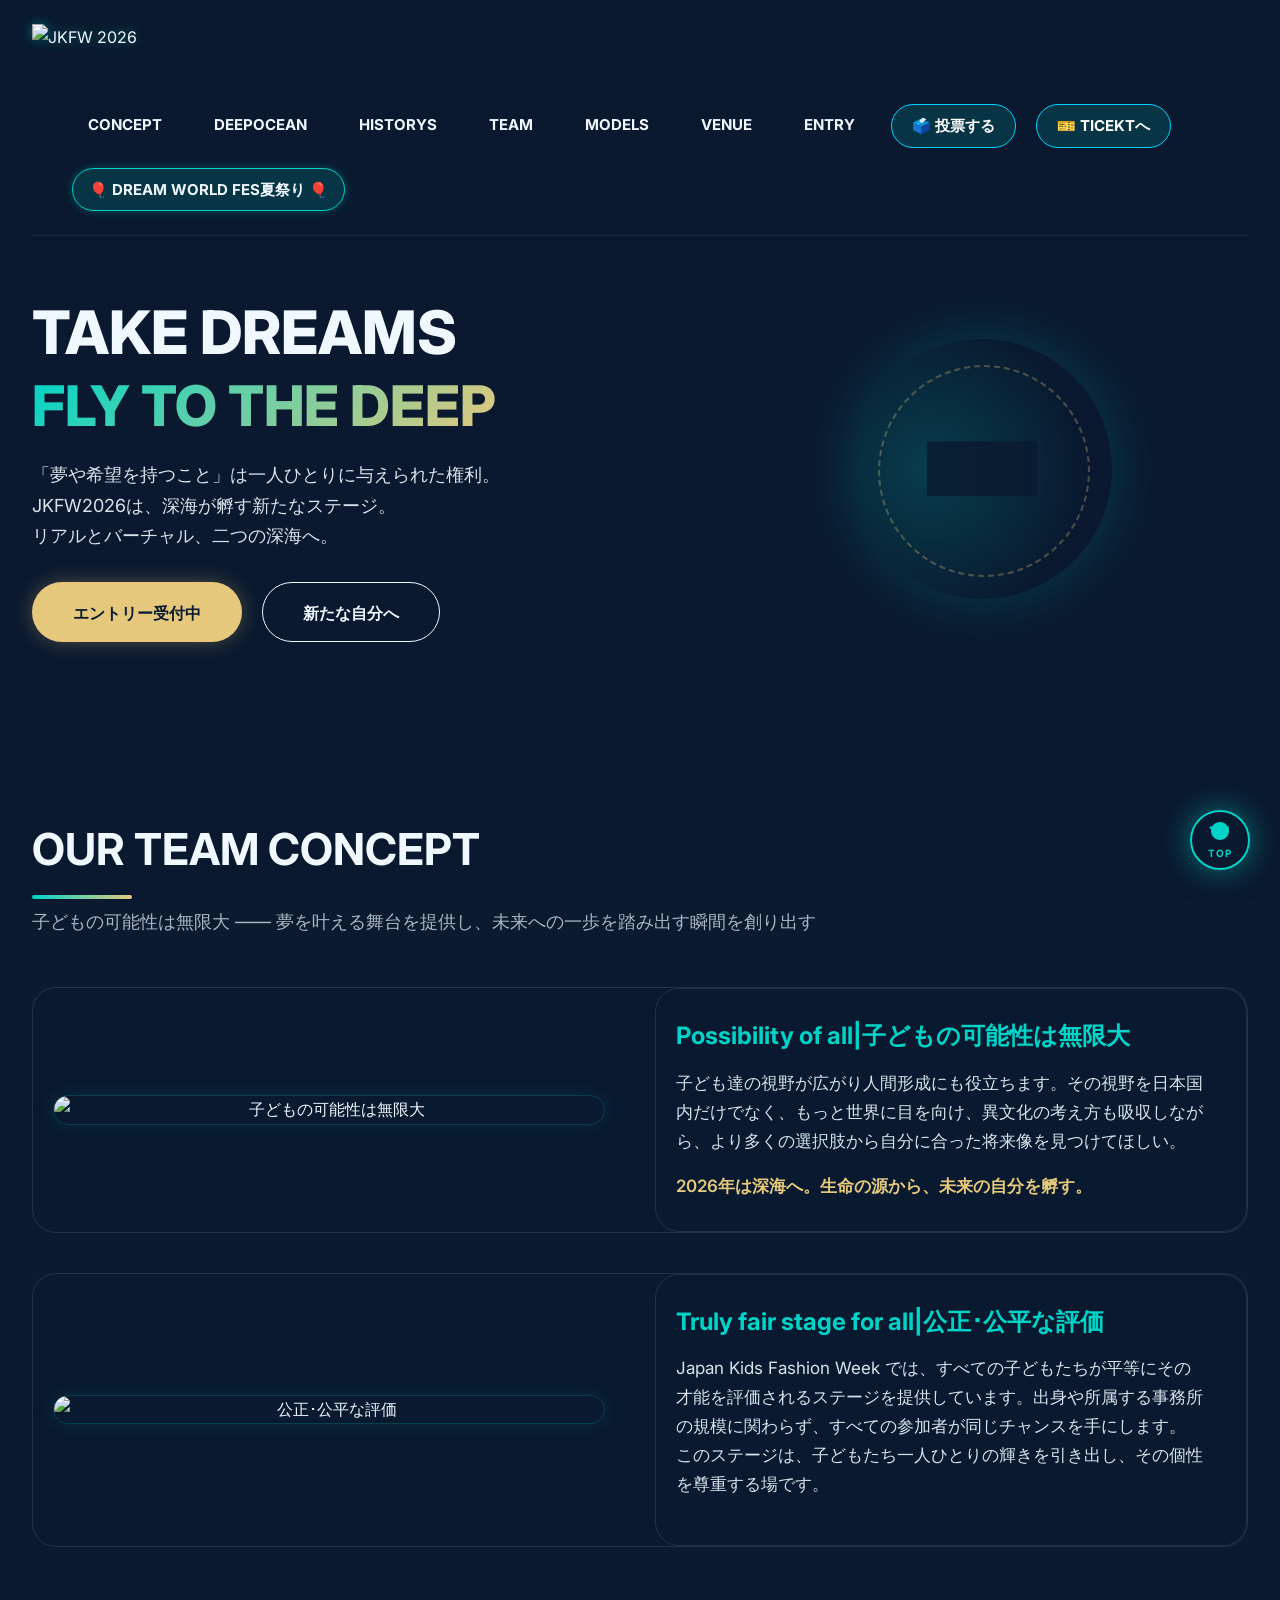
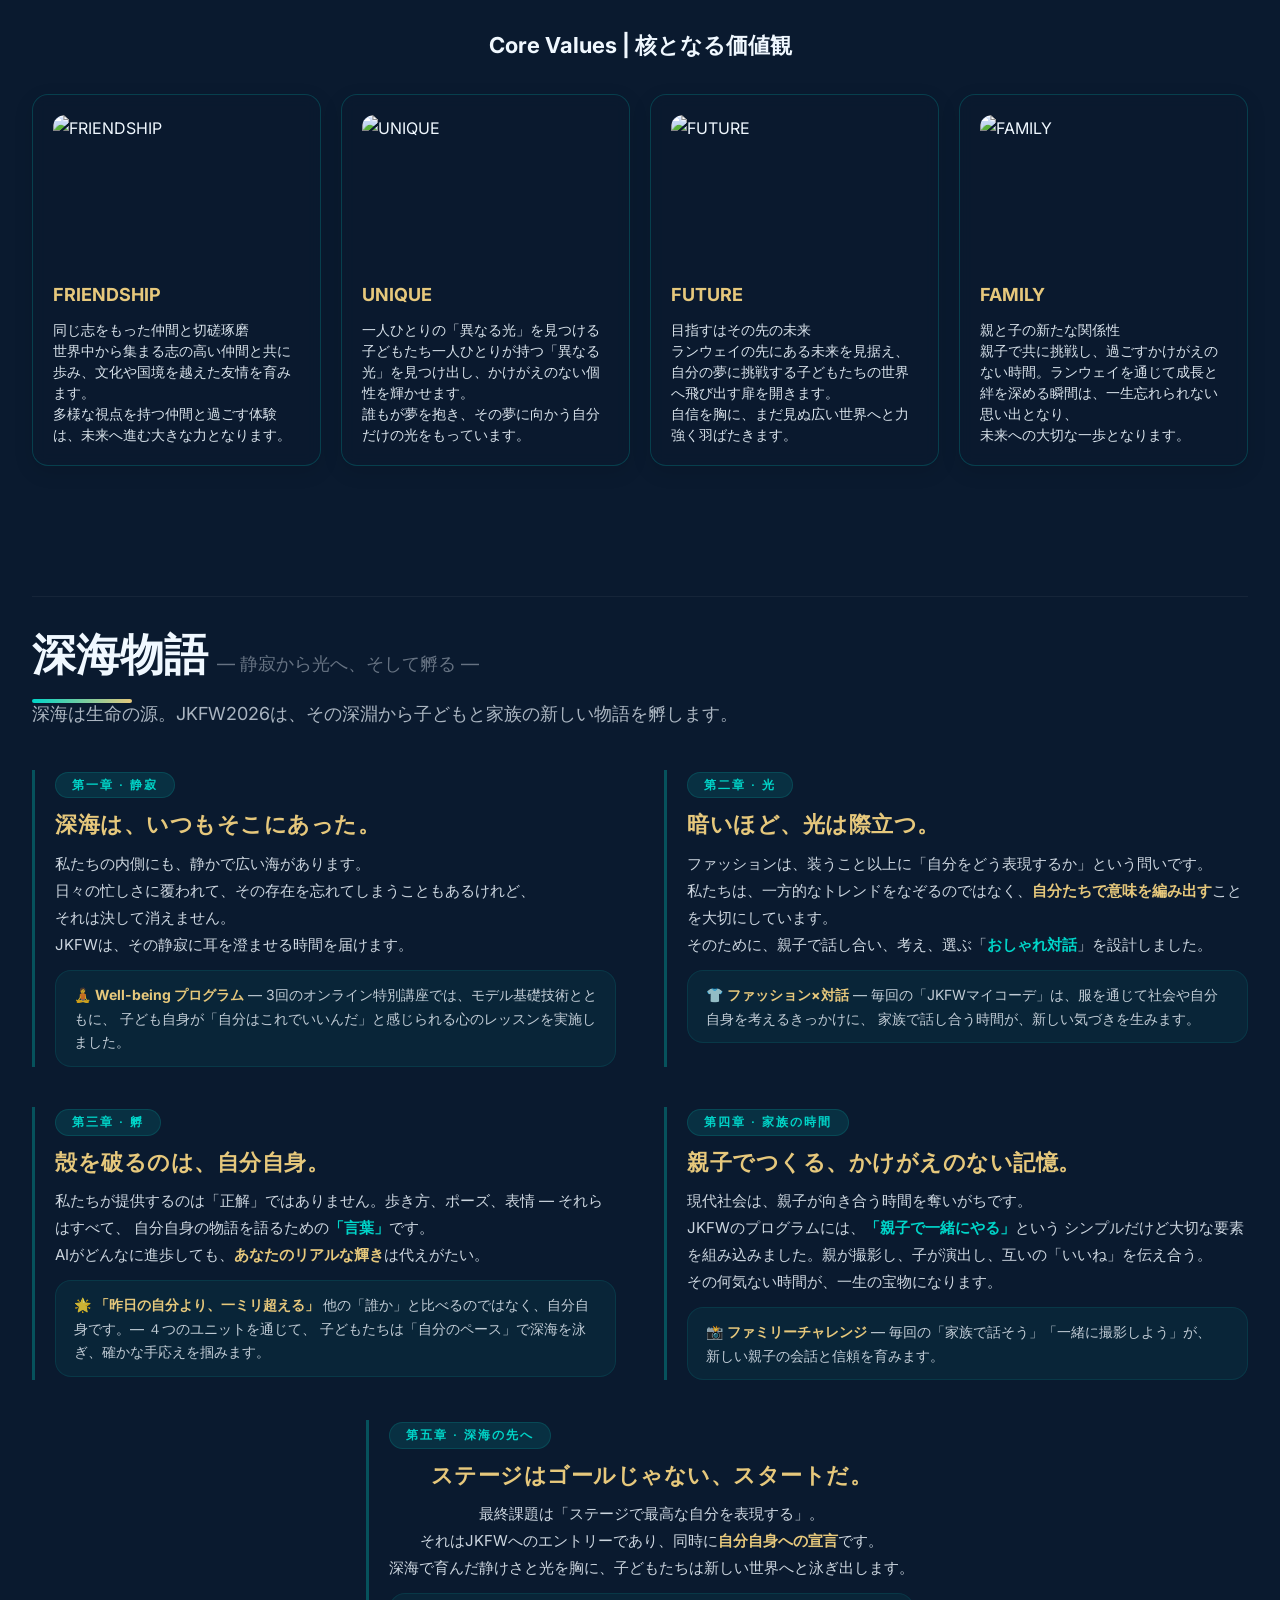
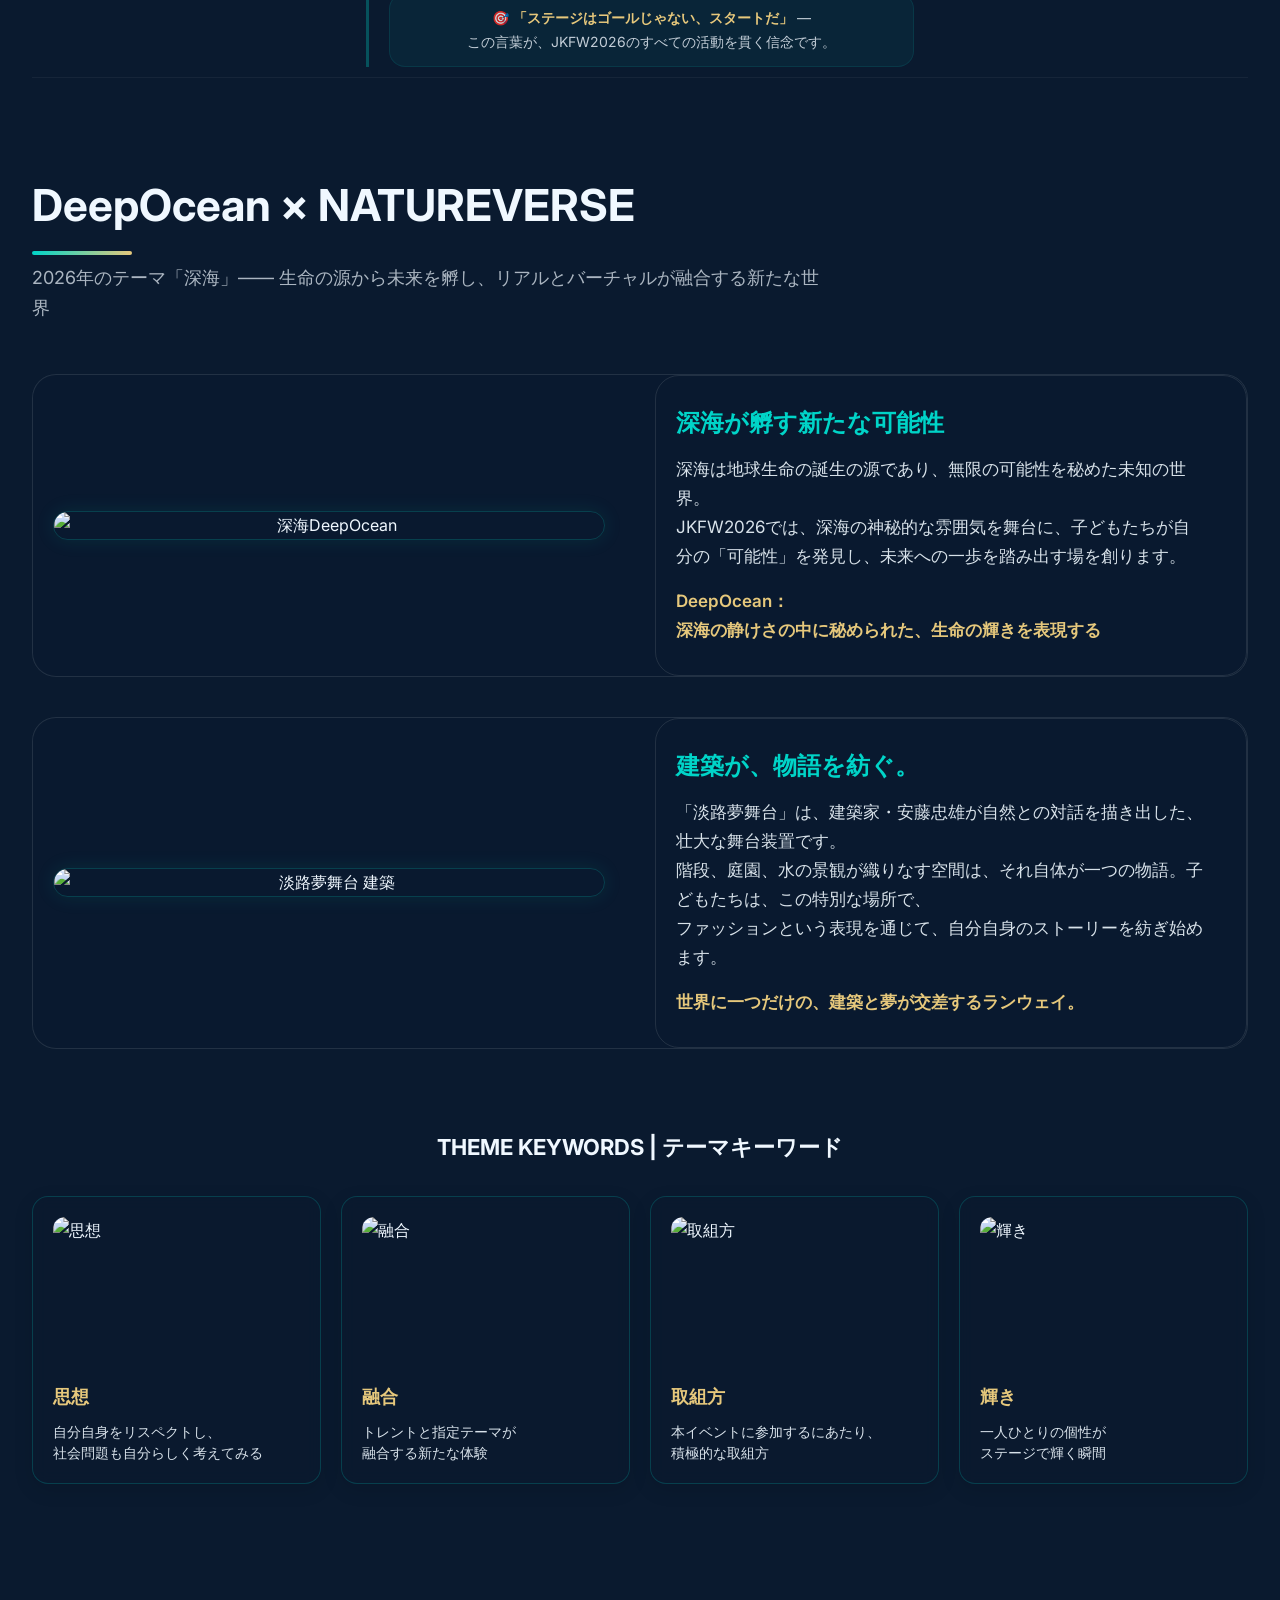
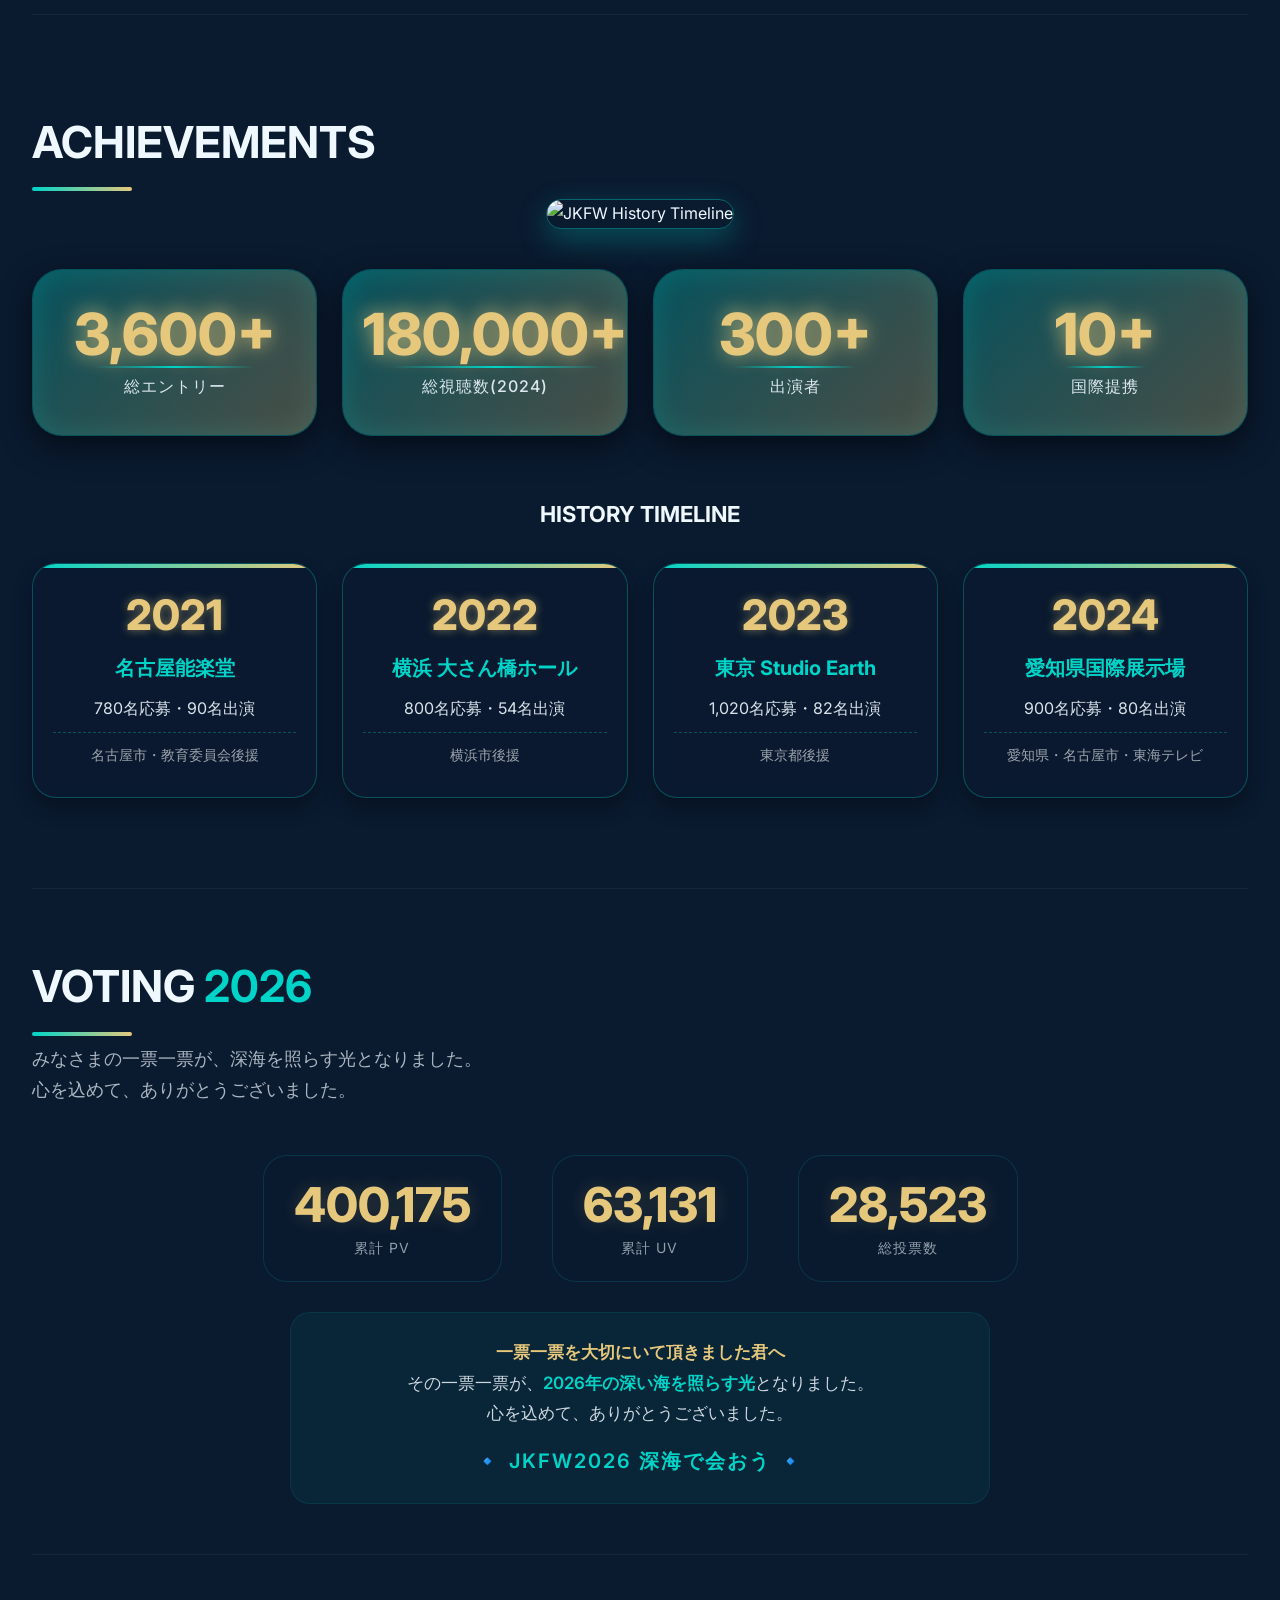
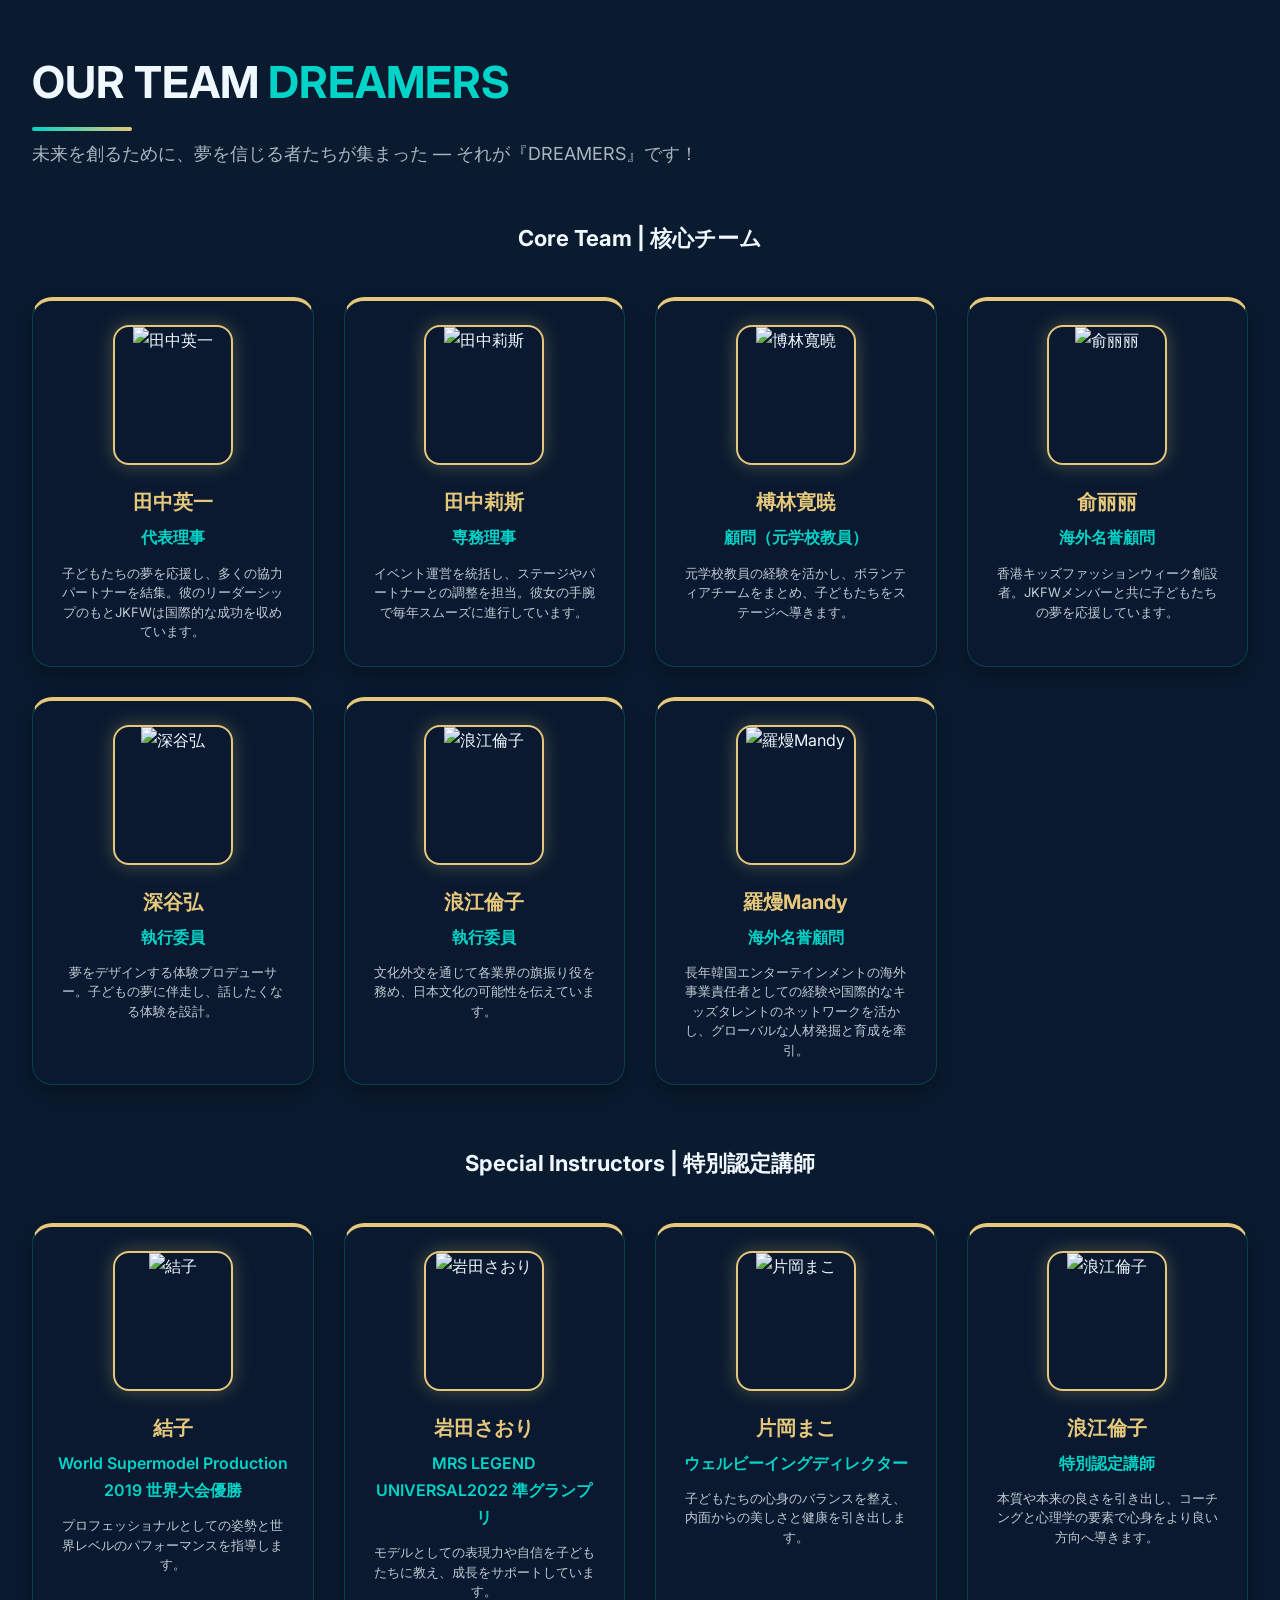
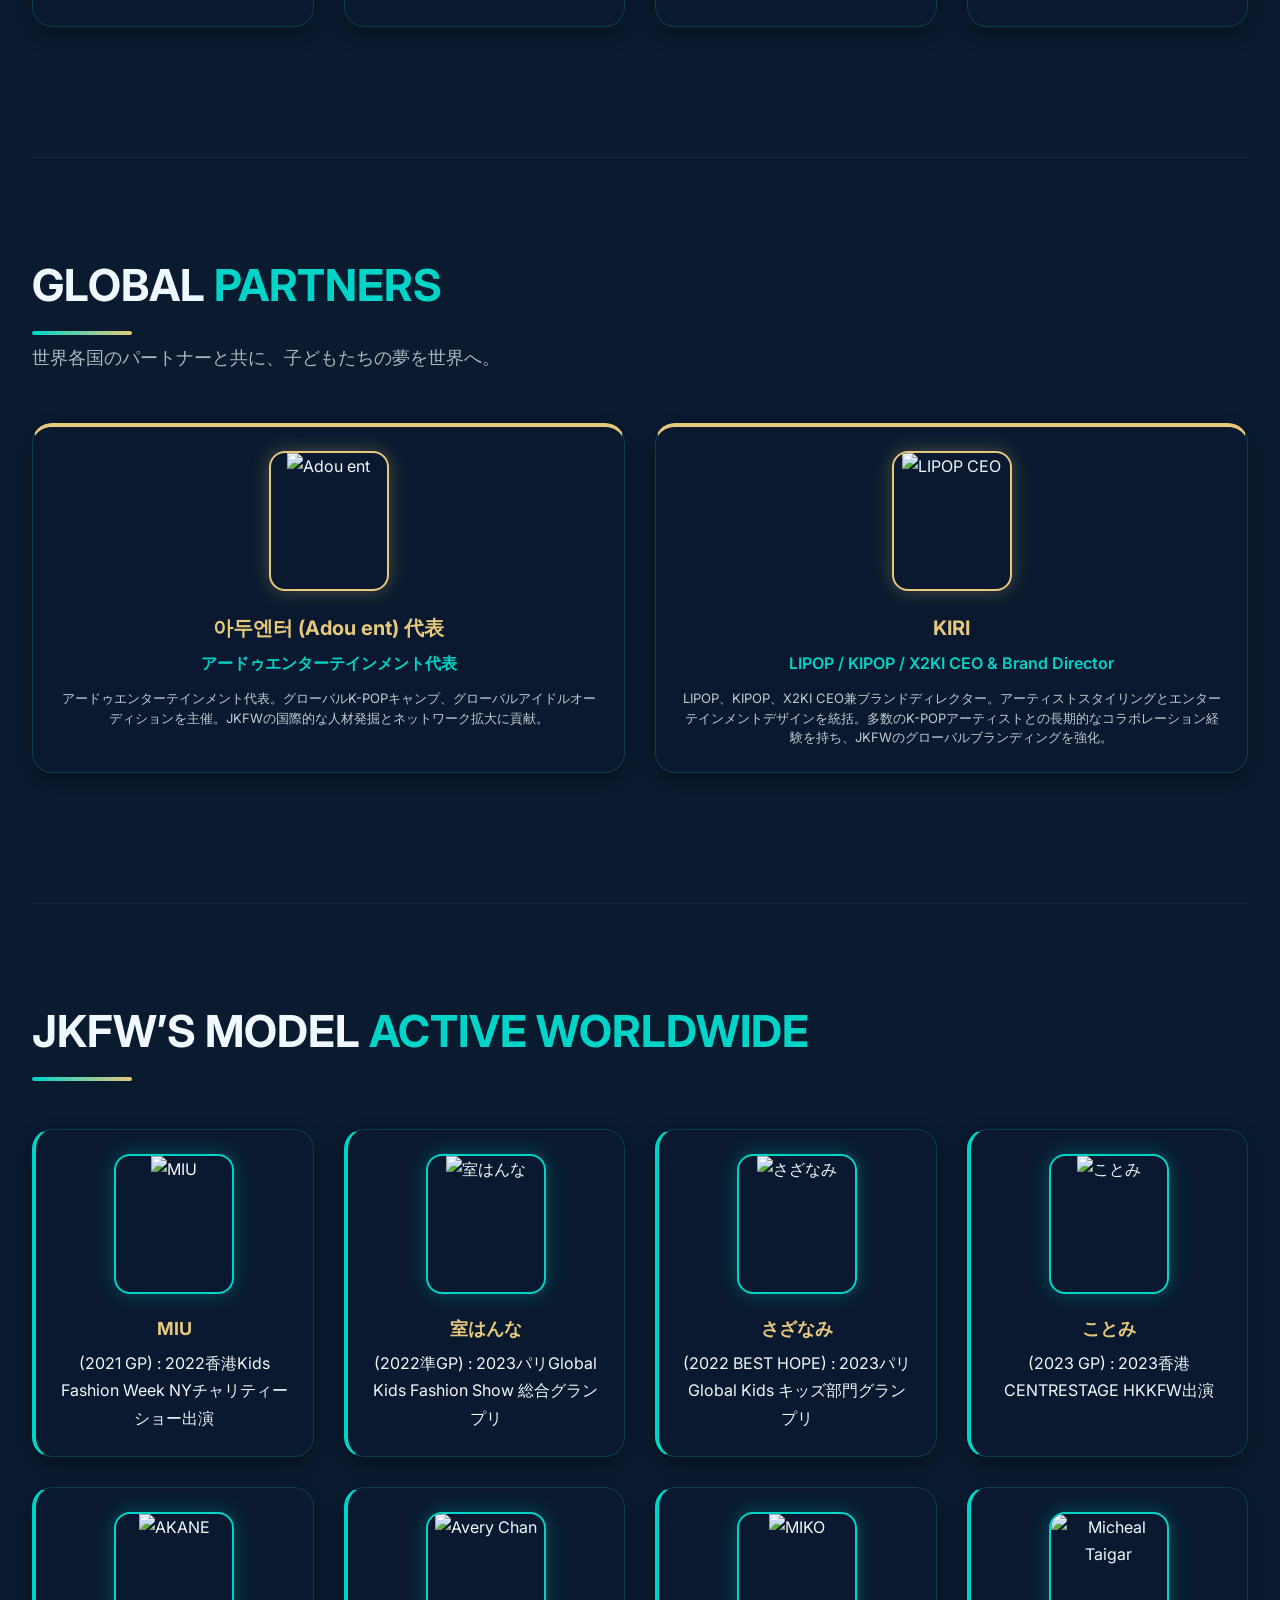
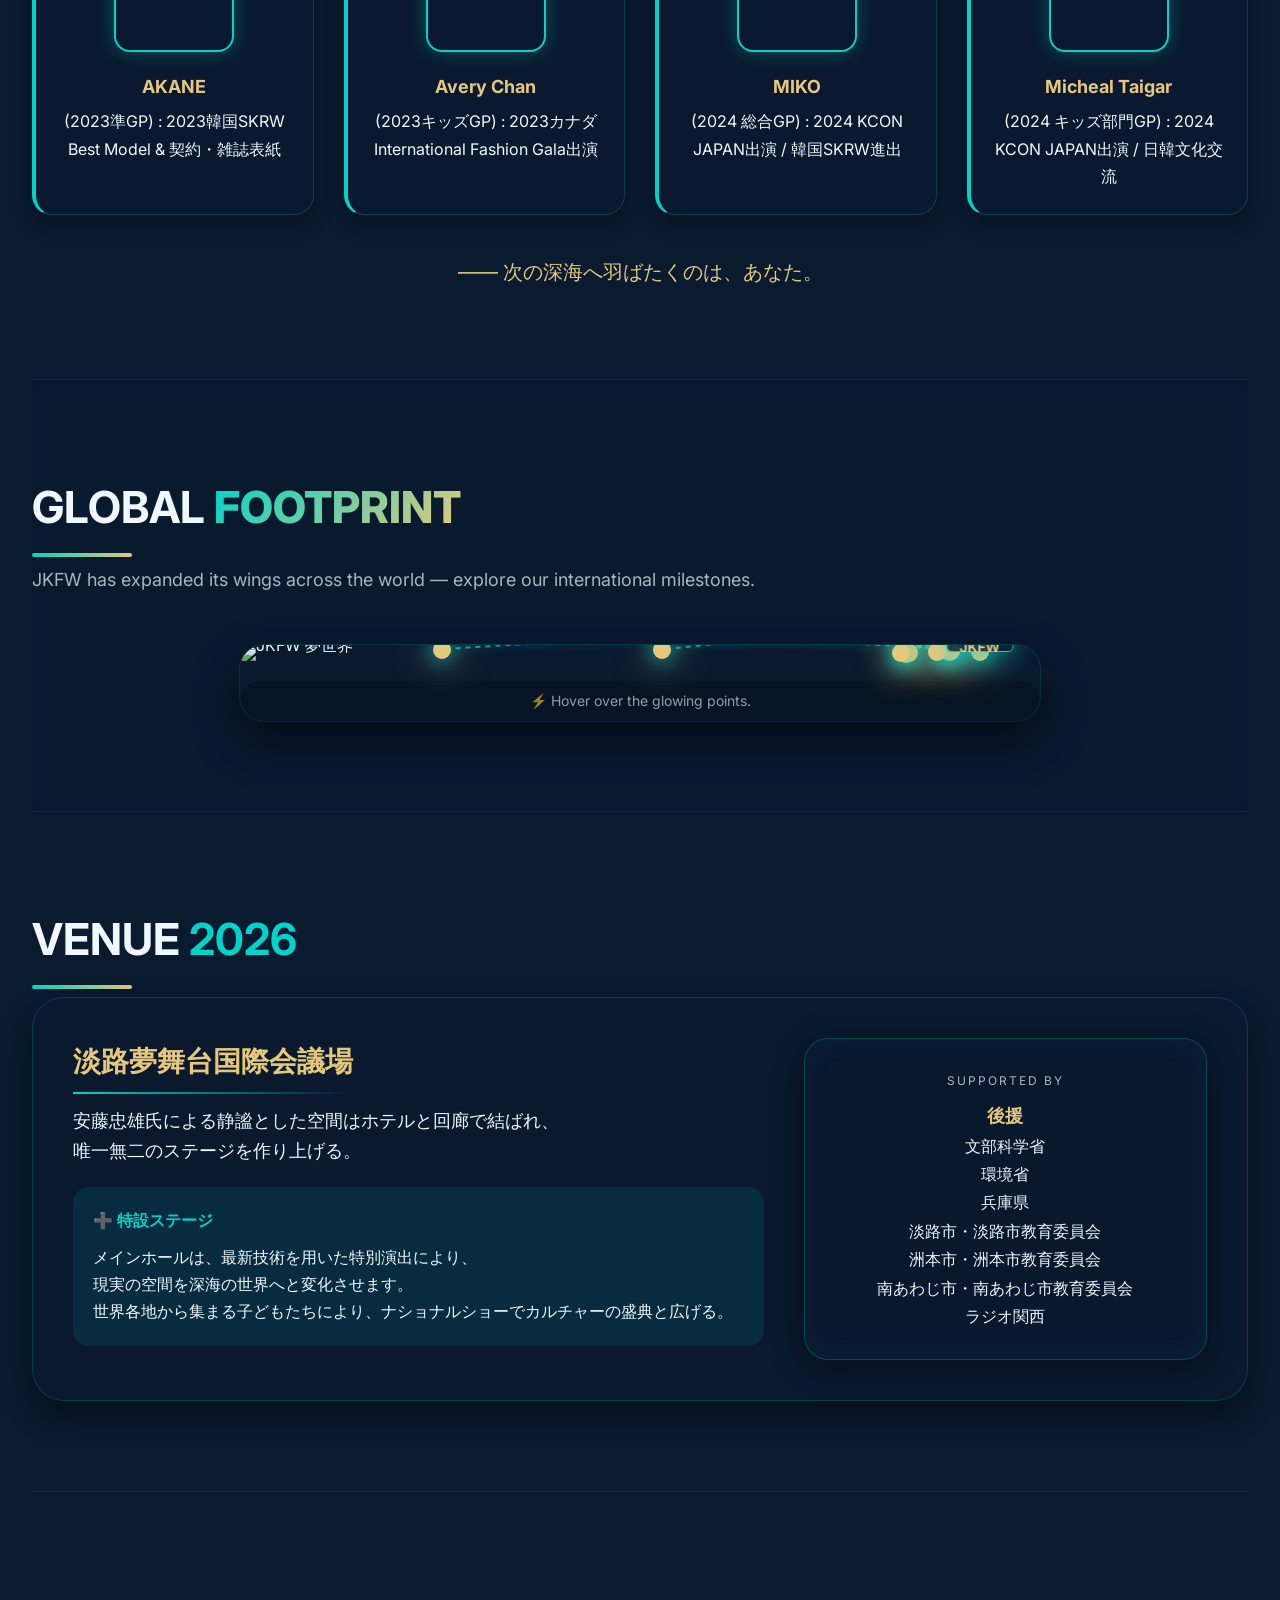
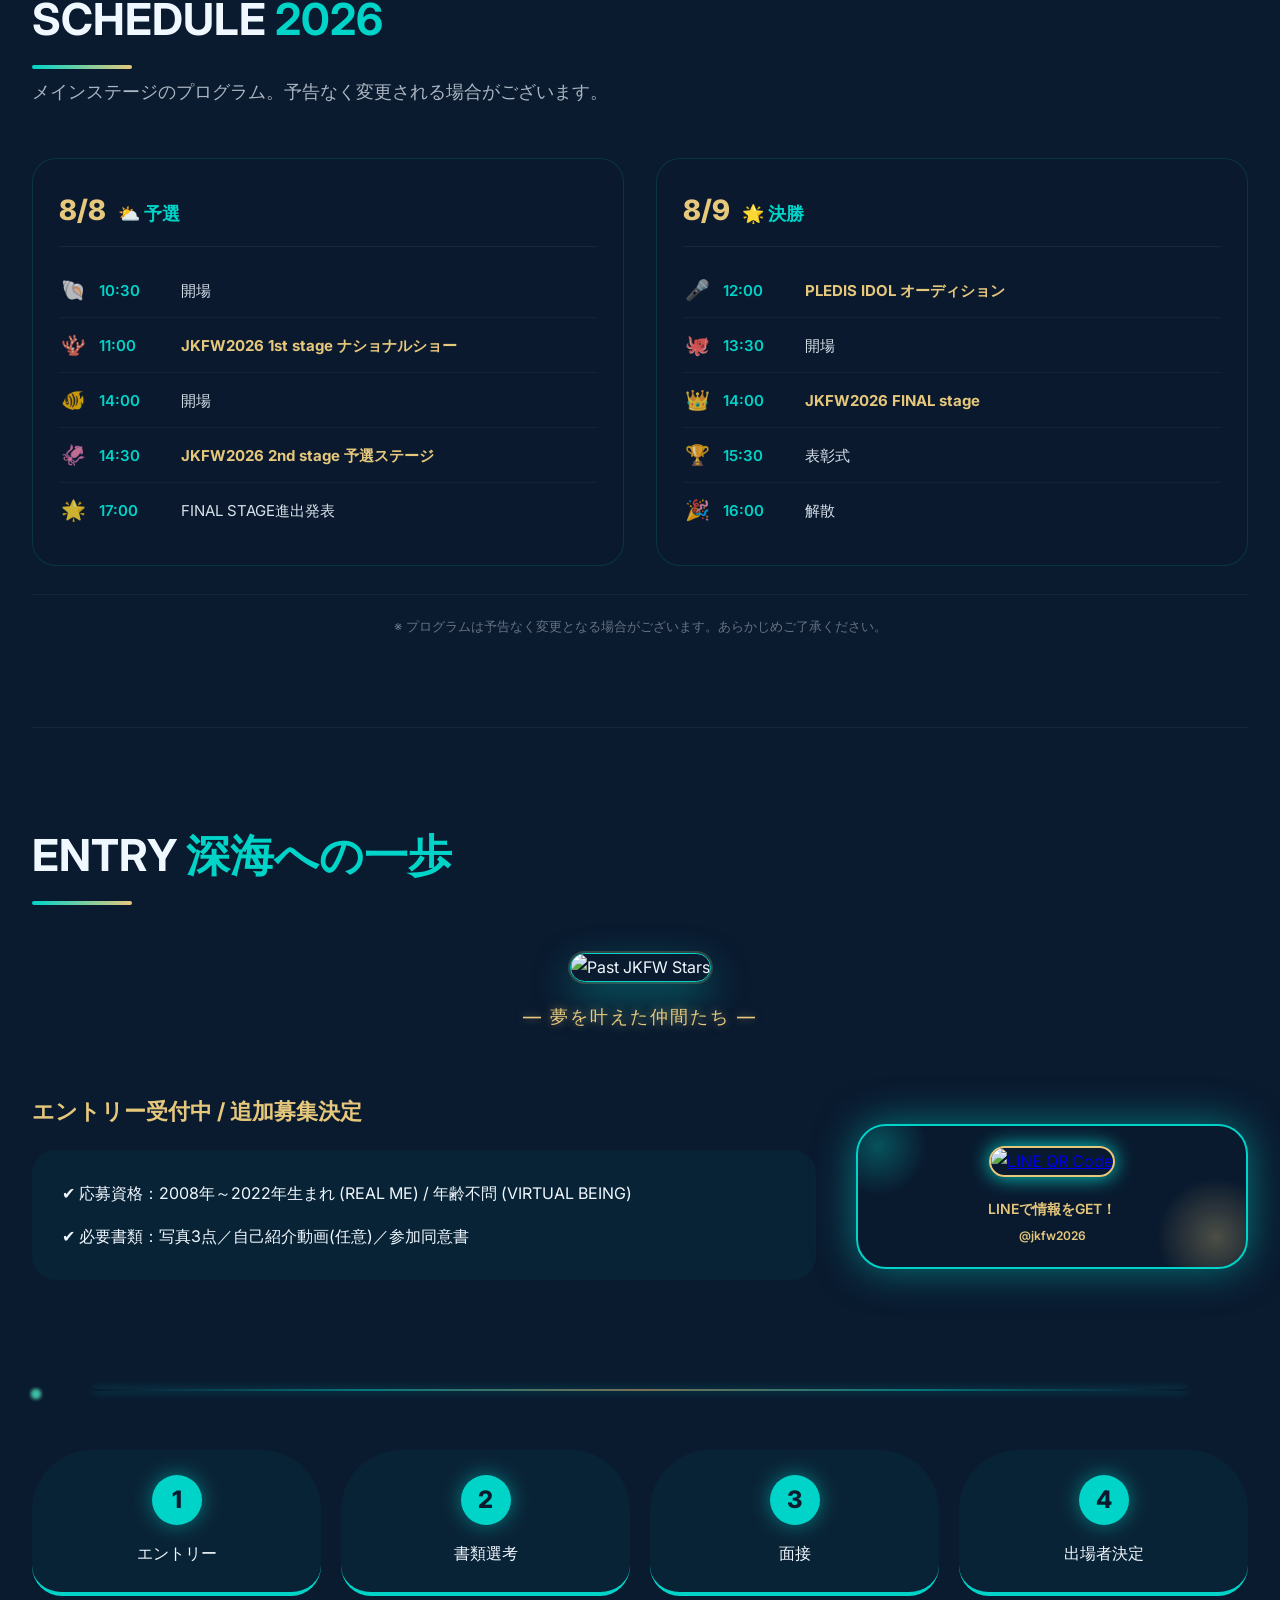
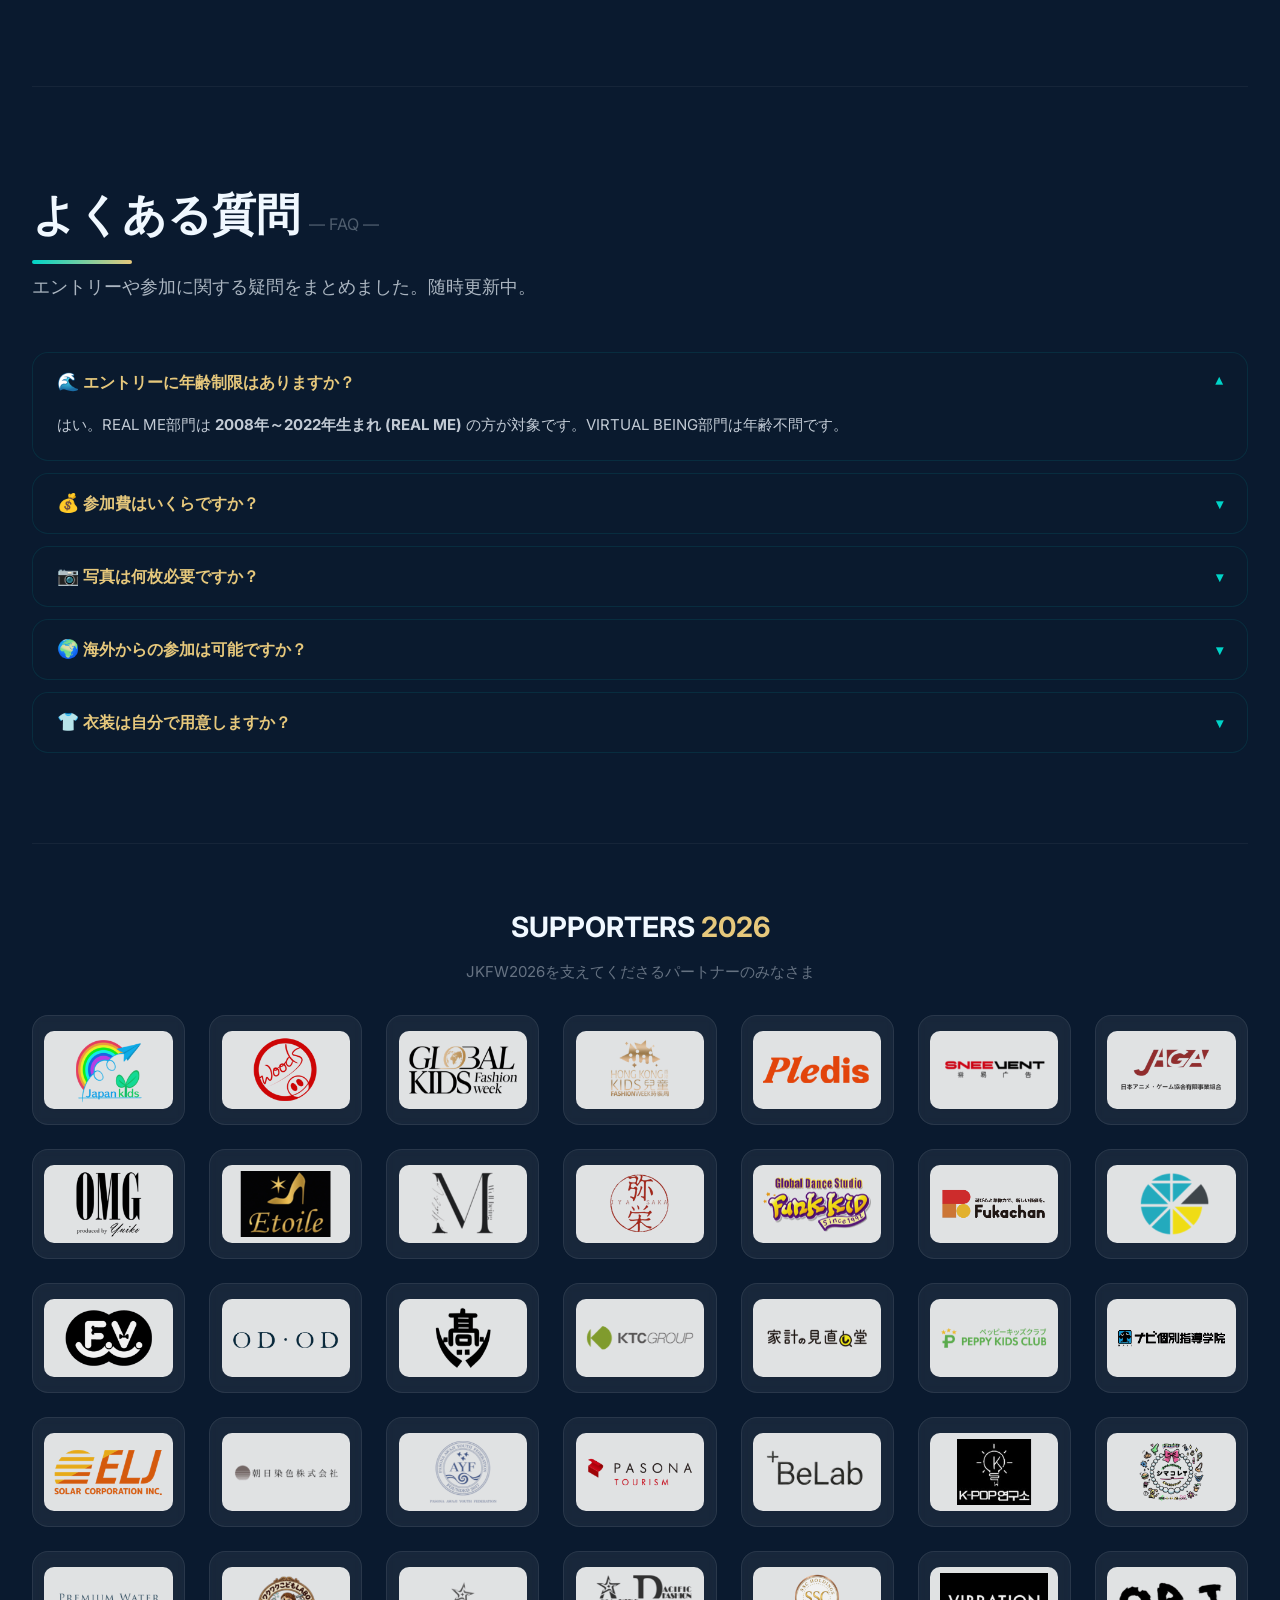
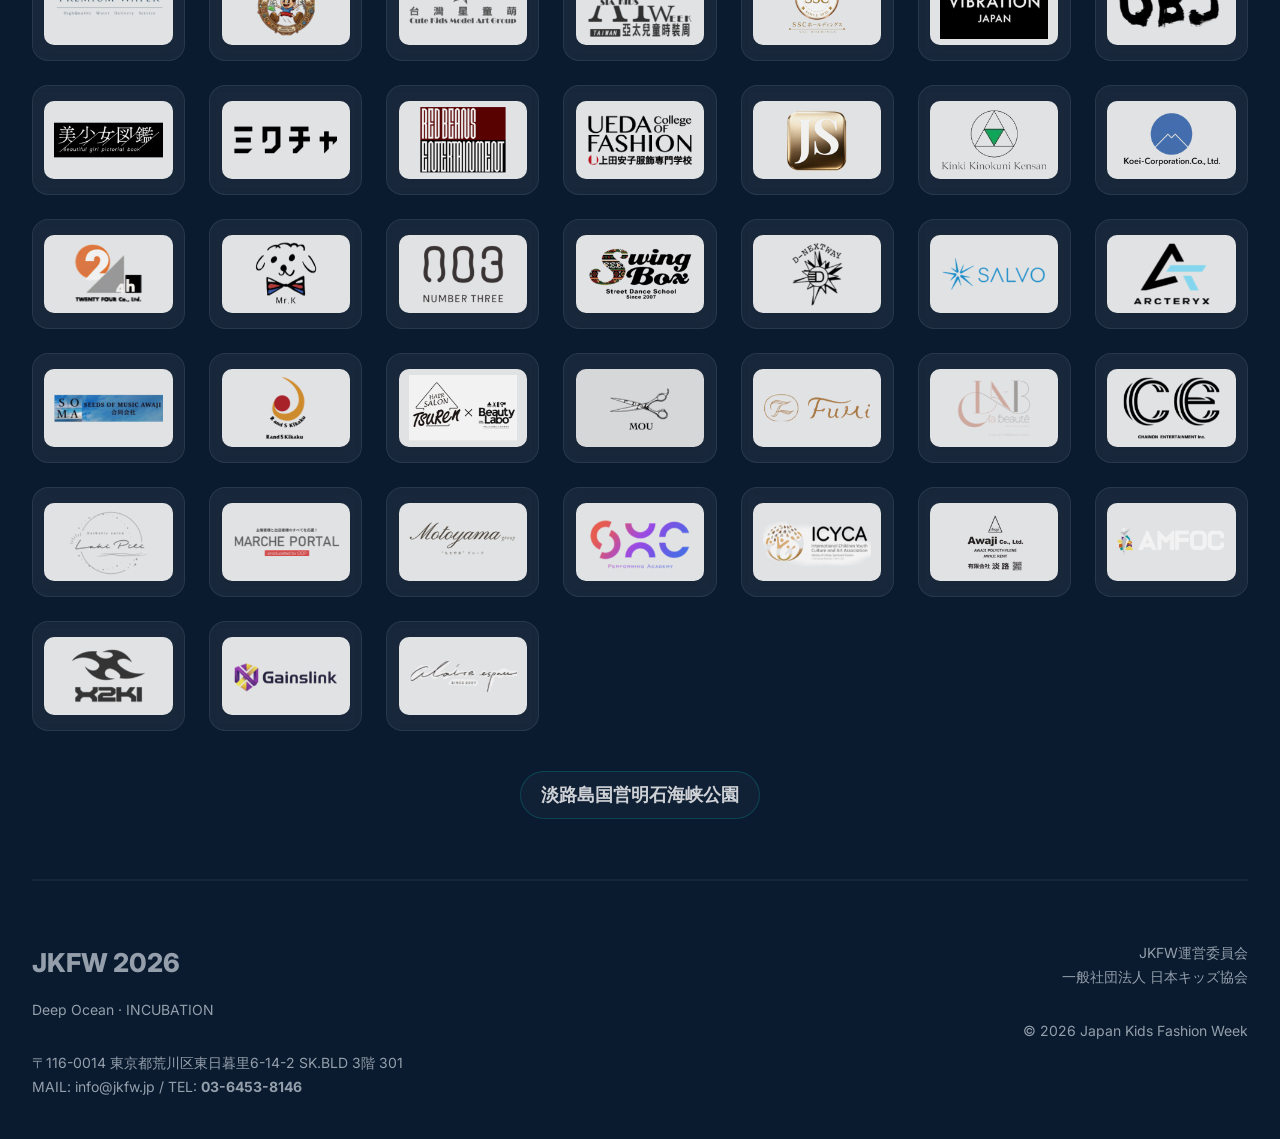
==== index.html @ 7e07725c "Update index.html" ====
<!DOCTYPE html>
<html lang="ja">
<head>
    <meta charset="UTF-8">
    <meta name="viewport" content="width=device-width, initial-scale=1.0, maximum-scale=1.5, user-scalable=yes">
    
    <title>JKFW 2026 Deep Ocean | 日本最大級キッズファッションイベント</title>
    <meta name="description" content="Japan Kids Fashion Week 2026 - 深海をテーマにした世界最大級のキッズファッションイベント。キッズモデル・ジュニアモデル募集。リアルとバーチャルが融合する新体験。kids fashion, kids model の未来をここで。">
    <meta name="keywords" content="JKFW,キッズファッション,ファッションショー,子どもモデル,キッズモデル,kids fashion,kids model,junior model,淡路島,深海,オーディション,国際ファッション,Japan Kids Fashion Week">
    <meta name="author" content="JKFW運営委員会">
    <meta name="robots" content="index, follow">
    <link rel="canonical" href="https://jkfw2026.com/">
    
    <!-- Open Graph -->
    <meta property="og:title" content="JKFW 2026 Deep Ocean | 子どもたちの夢が輝く深海ステージ">
    <meta property="og:description" content="JKFW2026は、深海をテーマにしたキッズファッションの祭典。世界の子どもたちがリアルとバーチャルの舞台で輝きます。モデル募集中！">
    <meta property="og:type" content="website">
    <meta property="og:url" content="https://jkfw2026.com/">
    <meta property="og:image" content="https://raw.githubusercontent.com/piggymiku-T/jkfw-official.github.io/main/images/og-image.jpg">
    <meta property="og:image:alt" content="JKFW 2026 Deep Ocean">
    <meta property="og:locale" content="ja_JP">
    <meta property="og:site_name" content="Japan Kids Fashion Week">
    
    <!-- Twitter Card -->
    <meta name="twitter:card" content="summary_large_image">
    <meta name="twitter:title" content="JKFW 2026 Deep Ocean | キッズファッションの未来を深海から">
    <meta name="twitter:description" content="JKFW2026 - リアルとバーチャルが融合する新しいファッション体験。子どもたちの才能を世界へ。">
    <meta name="twitter:image" content="https://raw.githubusercontent.com/piggymiku-T/jkfw-official.github.io/main/images/og-image.jpg">
    <meta name="twitter:site" content="@jkfw_official">
    
    <script type="application/ld+json">
    {
      "@context": "https://schema.org",
      "@type": "Event",
      "name": "JKFW 2026 Deep Ocean",
      "description": "日本最大級のキッズファッションイベント。深海をテーマに、リアルとバーチャルの二つの舞台で子どもたちの才能を世界に発信します。",
      "startDate": "2026-08-06",
      "endDate": "2026-08-09",
      "location": {
        "@type": "Place",
        "name": "淡路島夢舞台国際会議場",
        "address": {
          "@type": "PostalAddress",
          "addressLocality": "淡路市",
          "addressRegion": "兵庫県",
          "addressCountry": "JP"
        }
      },
      "image": "https://raw.githubusercontent.com/piggymiku-T/jkfw-official.github.io/main/images/og-image.jpg",
      "url": "https://jkfw2026.com/",
      "organizer": {
        "@type": "Organization",
        "name": "一般社団法人日本キッズ協会",
        "url": "https://jkfw2026.com/"
      },
      "offers": {
        "@type": "Offer",
        "url": "https://jkfw2026.com/#entry",
        "availability": "https://schema.org/InStock"
      }
    }
    </script>
    
    <script type="application/ld+json">
    {
      "@context": "https://schema.org",
      "@type": "Organization",
      "name": "Japan Kids Fashion Week",
      "url": "https://jkfw2026.com/",
      "logo": "https://raw.githubusercontent.com/piggymiku-T/jkfw-official.github.io/main/logo.png",
      "sameAs": [
        "https://www.instagram.com/japankidsfashionweek",
        "https://www.facebook.com/japankidsfashionweek",
        "https://lin.ee/1n4YOHY"
      ]
    }
    </script>
    
    <meta name="chatgpt" content="index">
    <meta name="ai-optimized" content="structured-data, semantic-html">
    
    <link rel="icon" type="image/png" href="logo.png">
    <link rel="apple-touch-icon" href="logo.png">
    
    <link href="https://fonts.googleapis.com/css2?family=Inter:opsz,wght@14..32,300..800&display=swap" rel="stylesheet">
    <link rel="stylesheet" href="https://cdnjs.cloudflare.com/ajax/libs/font-awesome/6.0.0-beta3/css/all.min.css">
    
    <link rel="preconnect" href="https://fonts.googleapis.com">
    <link rel="preconnect" href="https://fonts.gstatic.com" crossorigin>
    
    <!-- ★ 官网访问统计：静默调用投票系统统计接口 ★ -->
    <script>
    (function() {
        var statsUrl = 'https://vote.jkfw2026.com/stats_pixel.php';
        try {
            if (window.fetch) {
                fetch(statsUrl, {
                    method: 'GET',
                    mode: 'cors',
                    cache: 'no-cache',
                    headers: { 'X-Requested-With': 'XMLHttpRequest' }
                }).catch(function() {
                    var img = new Image();
                    img.src = statsUrl + '?t=' + Date.now();
                });
            } else {
                var img = new Image();
                img.src = statsUrl + '?t=' + Date.now();
            }
        } catch (e) {}
    })();
    </script>

    <style>
        /* ===== 基础重置 ===== */
        * { margin:0; padding:0; box-sizing:border-box; -webkit-box-sizing:border-box; }
        .btn { -webkit-tap-highlight-color:transparent; touch-action:manipulation; }
        body { -webkit-font-smoothing:antialiased; -moz-osx-font-smoothing:grayscale; text-rendering:optimizeLegibility; font-family:'Inter',-apple-system,BlinkMacSystemFont,'Segoe UI',Roboto,sans-serif; background-color:#0A1A2F; color:#F0F8FF; line-height:1.7; overflow-x:hidden; margin:0; min-height:100vh; scroll-behavior:smooth; }
        .nav-links a { -webkit-transition:all 0.3s ease; transition:all 0.3s ease; }
        :root { --abyss:#0A1A2F; --deep-blue:#0C2738; --biolight:#00D4C8; --metamorph-gold:#E6C87C; --data-white:#F0F8FF; --wood-brown:#7C6A4D; --dark-overlay:rgba(6,18,30,0.85); }
        /* ===== 背景视频 ===== */
        .video-bg-container { position:fixed; top:0; left:0; width:100vw; height:100vh; z-index:-2; overflow:hidden; }
        .bg-video { width:100%; height:100%; object-fit:cover; opacity:0.85; }
        .video-overlay { position:absolute; top:0; left:0; width:100%; height:100%; background:rgba(10,26,47,0.6); z-index:1; }
        #bubble-canvas { position:fixed; top:0; left:0; width:100%; height:100%; pointer-events:none; z-index:-1; touch-action:none; }
        .container { max-width:1280px; margin:0 auto; padding:0 32px; position:relative; z-index:5; }
        .gradient-text { background:linear-gradient(135deg,var(--biolight),var(--metamorph-gold)); -webkit-background-clip:text; background-clip:text; color:transparent; font-weight:800; }
        /* ===== 导航栏 ===== */
        .navbar { display:flex; justify-content:space-between; align-items:center; padding:24px 0; border-bottom:1px solid rgba(255,255,255,0.08); backdrop-filter:blur(10px); position:sticky; top:0; z-index:100; background:rgba(10,26,47,0.7); flex-wrap:wrap; gap:20px; }
        .logo { display:flex; align-items:center; flex:1; }
        .nav-logo-main { height:60px; width:auto; vertical-align:middle; filter:drop-shadow(0 0 6px rgba(0,212,200,0.4)); transition:filter 0.3s ease; }
        .nav-logo-main:hover { filter:brightness(1.2) saturate(1.3) drop-shadow(0 12px var(--biolight)); }
        .nav-links { display:flex; gap:20px; flex-wrap:wrap; margin-left:40px; }
        .nav-links a { color:var(--data-white); text-decoration:none; font-weight:700; font-size:15px; padding:8px 16px; border-radius:40px; transition:0.3s; }
        .nav-links a:hover { background:rgba(0,212,200,0.1); color:var(--data-white); }
        .nav-links a:active, .nav-links a:focus, .nav-links a:visited { color:var(--data-white); text-decoration:none; }
        .nav-links a.special-lp { background:rgba(0,212,200,0.15); border:1px solid var(--biolight); box-shadow:0 0 8px rgba(0,212,200,0.3); }
        .nav-links a.special-lp:hover { background:rgba(0,212,200,0.3); box-shadow:0 0 15px rgba(0,212,200,0.6); }
        @media (max-width:768px) { .navbar{flex-direction:column;align-items:center;} .logo{flex:none;margin-bottom:10px;} .nav-logo-main{height:60px;} .nav-links{margin-left:0;justify-content:center;gap:12px;} .nav-links a{font-size:13px;padding:6px 12px;} }
        /* ===== 通用样式 ===== */
        .section { padding:90px 0; border-bottom:1px solid rgba(255,255,255,0.05); }
        .section-title { font-size:44px; font-weight:700; margin-bottom:20px; position:relative; display:inline-block; }
        .section-title::after { content:''; position:absolute; bottom:-12px; left:0; width:100px; height:4px; background:linear-gradient(90deg,var(--biolight),var(--metamorph-gold)); border-radius:4px; }
        .section-sub { font-size:18px; color:rgba(240,248,255,0.7); margin-bottom:50px; max-width:800px; }
        .grid-3 { display:grid; grid-template-columns:repeat(auto-fit,minmax(280px,1fr)); gap:30px; margin:40px 0; }
        .grid-4 { display:grid; grid-template-columns:repeat(auto-fit,minmax(240px,1fr)); gap:30px; margin:40px 0; }
        .btn { display:inline-block; padding:14px 38px; border-radius:50px; font-weight:700; text-decoration:none; transition:0.3s; border:1px solid transparent; }
        .btn-primary { background:var(--metamorph-gold); color:var(--abyss); box-shadow:0 0 20px rgba(230,200,124,0.3); }
        .btn-primary:hover { background:#f8d68f; transform:translateY(-3px); }
        .btn-outline { border:1px solid var(--data-white); color:var(--data-white); background:transparent; }
        .btn-outline:hover { border-color:var(--biolight); color:var(--biolight); }
        .gate-visual { width:260px; height:260px; position:relative; margin:0 auto; cursor:pointer; }
        .whirlpool { width:100%; height:100%; background:radial-gradient(circle at 30% 50%,rgba(0,212,200,0.2) 0%,transparent 70%); border-radius:50%; box-shadow:0 0 60px rgba(0,212,200,0.2); animation:pulse 8s infinite; transition:all 0.3s ease; }
        .whirlpool::before { content:''; position:absolute; top:10%; left:10%; width:80%; height:80%; border:2px dashed rgba(230,200,124,0.3); border-radius:50%; animation:spin 30s linear infinite; }
        .gate-text { position:absolute; top:50%; left:50%; transform:translate(-50%,-50%); background:rgba(10,26,47,0.8); backdrop-filter:blur(4px); padding:12px 24px; border-radius:40px; border:1px solid var(--metamorph-gold); color:var(--metamorph-gold); font-weight:700; letter-spacing:4px; pointer-events:none; }
        .gate-visual:active .whirlpool { transform:scale(1.1); box-shadow:0 0 120px var(--metamorph-gold); transition:0.1s; }
        .gate-flash { animation:flash 0.5s ease-out; }
        @keyframes flash { 0%{box-shadow:0 0 60px rgba(0,212,200,0.2);} 50%{box-shadow:0 0 200px var(--metamorph-gold),0 0 100px var(--biolight);transform:scale(1.1);} 100%{box-shadow:0 0 60px rgba(0,212,200,0.2);transform:scale(1);} }
        @keyframes pulse { 0%,100%{opacity:0.9;} 50%{opacity:1;} }
        @keyframes spin { 0%{transform:rotate(0deg);} 100%{transform:rotate(360deg);} }
        .model-card { background:rgba(10,26,47,0.7); backdrop-filter:blur(8px); border:1px solid rgba(0,212,200,0.2); border-radius:20px; padding:24px; transition:all 0.3s ease; border-left:4px solid var(--biolight); box-shadow:0 8px 20px rgba(0,0,0,0.3); display:flex; flex-direction:column; align-items:center; text-align:center; }
        .model-card:hover { transform:translateY(-5px); border-left-color:var(--metamorph-gold); box-shadow:0 12px 30px rgba(0,212,200,0.2); }
        .model-photo { width:120px; height:140px; border-radius:16px; overflow:hidden; margin-bottom:20px; border:2px solid var(--biolight); box-shadow:0 0 20px rgba(0,212,200,0.3); }
        .model-photo img { width:100%; height:100%; object-fit:cover; }
        .model-card span { color:var(--metamorph-gold); font-weight:700; font-size:18px; display:block; margin-bottom:6px; }
        .model-card p { font-size:14px; color:rgba(240,248,255,0.9); }
        .team-card { background:rgba(10,26,47,0.7); backdrop-filter:blur(8px); border:1px solid rgba(0,212,200,0.2); border-radius:20px; padding:24px; transition:all 0.3s ease; border-top:4px solid var(--metamorph-gold); box-shadow:0 8px 20px rgba(0,0,0,0.3); display:flex; flex-direction:column; align-items:center; text-align:center; }
        .team-card:hover { transform:translateY(-5px); border-top-color:var(--biolight); box-shadow:0 12px 30px rgba(0,212,200,0.2); }
        .team-photo { width:120px; height:140px; border-radius:16px; overflow:hidden; margin-bottom:20px; border:2px solid var(--metamorph-gold); box-shadow:0 0 20px rgba(230,200,124,0.3); }
        .team-photo img { width:100%; height:100%; object-fit:cover; }
        .team-name { font-size:20px; font-weight:700; color:var(--metamorph-gold); margin-bottom:5px; }
        .team-title { font-size:16px; color:var(--biolight); margin-bottom:12px; font-weight:600; }
        .team-desc { font-size:13px; color:rgba(240,248,255,0.8); line-height:1.5; }
        .venue-main { background:rgba(10,26,47,0.6); backdrop-filter:blur(8px); border-radius:32px; padding:40px; border:1px solid rgba(0,212,200,0.2); box-shadow:0 15px 30px rgba(0,0,0,0.4); display:flex; flex-wrap:wrap; gap:40px; }
        .venue-highlight { font-size:28px; color:var(--metamorph-gold); font-weight:700; margin-bottom:20px; position:relative; display:inline-block; }
        .venue-highlight::after { content:''; position:absolute; bottom:-8px; left:0; width:100%; height:2px; background:linear-gradient(90deg,var(--biolight),transparent); }
        .venue-support { background:rgba(124,106,77,0.2); padding:30px; border-radius:24px; border:1px solid rgba(230,200,124,0.2); text-align:center; height:fit-content; }
        .entry-step { text-align:center; background:rgba(0,212,200,0.05); padding:25px 15px; border-radius:60px 60px 30px 30px; border-bottom:4px solid var(--biolight); transition:0.3s; position:relative; z-index:2; flex:1; min-width:120px; }
        .entry-step:hover { transform:translateY(-5px); border-bottom-color:var(--metamorph-gold); }
        .entry-step span { display:inline-block; width:50px; height:50px; line-height:50px; background:var(--biolight); color:var(--abyss); border-radius:50%; font-size:24px; font-weight:800; margin-bottom:15px; box-shadow:0 0 20px rgba(0,212,200,0.5); }
        .step-guide { position:relative; width:100%; height:80px; margin:10px 0 20px; overflow:visible; display:flex; align-items:center; justify-content:center; }
        .guide-line { position:absolute; top:50%; left:5%; width:90%; height:2px; background:linear-gradient(90deg,transparent,var(--biolight),var(--metamorph-gold),var(--biolight),transparent); opacity:0.5; box-shadow:0 0 10px var(--biolight); transform:translateY(-50%); z-index:0; }
        .guide-jellyfish { position:absolute; left:0; top:50%; transform:translateY(-50%) rotate(-20deg); color:var(--biolight); font-size:32px; filter:drop-shadow(0 0 15px var(--biolight)) drop-shadow(0 0 5px var(--metamorph-gold)); animation:swim 6s infinite cubic-bezier(0.45,0,0.55,1); z-index:1; pointer-events:none; text-shadow:0 0 10px var(--metamorph-gold); }
        .jellyfish-trail { position:absolute; top:50%; left:0; width:100%; height:100%; pointer-events:none; }
        .jellyfish-trail::before, .jellyfish-trail::after, .jellyfish-trail span { content:''; position:absolute; width:8px; height:8px; background:var(--biolight); border-radius:50%; filter:blur(2px); opacity:0.7; animation:trailMove 6s infinite; }
        .jellyfish-trail::before { left:0%; animation-delay:-0.5s; }
        .jellyfish-trail::after { left:0%; animation-delay:-1s; }
        .jellyfish-trail span { display:block; left:0%; animation-delay:-1.5s; background:var(--metamorph-gold); }
        @keyframes swim { 0%{left:0%;opacity:0;transform:translateY(-50%) rotate(-20deg) scale(0.8);} 10%{opacity:1;transform:translateY(-50%) rotate(-20deg) scale(1);} 90%{opacity:1;transform:translateY(-50%) rotate(-20deg) scale(1);} 100%{left:95%;opacity:0;transform:translateY(-50%) rotate(-20deg) scale(0.8);} }
        @keyframes trailMove { 0%{left:0%;opacity:0;} 5%{opacity:0.7;} 20%{left:20%;opacity:0.7;} 40%{left:40%;opacity:0.5;} 60%{left:60%;opacity:0.3;} 80%{left:80%;opacity:0.2;} 100%{left:100%;opacity:0;} }
        @media (max-width:768px){ .step-guide{display:none;} }
        .support-list { display:flex; flex-wrap:wrap; gap:30px 50px; justify-content:center; margin:40px 0; font-weight:600; color:rgba(255,255,255,0.8); font-size:18px; }
        .support-list span { padding:8px 20px; background:rgba(255,255,255,0.03); border-radius:40px; border:1px solid rgba(0,212,200,0.2); }
        footer { padding:60px 0 40px; color:rgba(240,248,255,0.6); font-size:14px; border-top:1px solid rgba(255,255,255,0.05); }
        @media (max-width:768px){ .navbar{flex-direction:column;padding:16px 0;} .nav-links{justify-content:center;gap:10px;} .nav-links a{font-size:14px;padding:6px 12px;} .section-title{font-size:34px;} .gate-visual{width:200px;height:200px;} h1{font-size:40px !important;} .gradient-text{font-size:36px !important;} .btn-container{flex-direction:column;align-items:stretch;} .btn{text-align:center;} .team-card{padding:16px;} .team-photo{width:80px;height:93px;} .team-name{font-size:18px;} .team-desc{font-size:12px;} }
        .concept-block { display:flex; flex-wrap:wrap; gap:30px; margin:60px 0; align-items:center; width:100%; box-sizing:border-box; }
        .concept-left-img { flex-direction:row; }
        .concept-right-img { flex-direction:row-reverse; }
        .concept-img-wrap, .concept-text-wrap { flex:1 1 450px; width:100%; box-sizing:border-box; }
        .concept-img { width:100%; max-width:550px; height:auto; border-radius:20px; box-shadow:0 10px 30px rgba(0,212,200,0.15); border:1px solid rgba(0,212,200,0.2); display:block; margin:0 auto; }
        .concept-text-wrap { padding:35px 40px; border-radius:24px; background:rgba(10,26,47,0.85); backdrop-filter:blur(8px); border:1px solid rgba(255,255,255,0.1); }
        .concept-main-title { font-size:clamp(18px,3vw,24px); font-weight:700; color:var(--biolight); margin-bottom:16px; line-height:1.4; }
        .concept-desc { font-size:clamp(14px,2vw,17px); line-height:1.7; color:rgba(240,248,255,0.9); margin-bottom:16px; }
        .concept-highlight { font-size:clamp(14px,2vw,17px); line-height:1.7; color:var(--metamorph-gold); font-weight:600; }
        .concept-values { margin:80px 0 40px; width:100%; }
        .values-title { font-size:clamp(16px,2.5vw,22px); font-weight:700; color:var(--data-white); margin-bottom:30px; text-align:center; }
        .values-grid { display:grid; grid-template-columns:repeat(auto-fit,minmax(220px,1fr)); gap:20px; width:100%; }
        .value-card { background:rgba(10,26,47,0.8); backdrop-filter:blur(8px); border:1px solid rgba(0,212,200,0.2); border-radius:16px; padding:20px; text-align:left; box-shadow:0 6px 20px rgba(0,0,0,0.1); transition:transform 0.3s ease; }
        .value-card:hover { transform:translateY(-5px); }
        .value-img-wrap { width:100%; height:150px; overflow:hidden; border-radius:12px; margin-bottom:15px; }
        .value-img { width:100%; height:100%; object-fit:cover; transition:transform 0.3s ease; }
        .value-card:hover .value-img { transform:scale(1.05); }
        .value-title { font-size:clamp(16px,2vw,18px); font-weight:700; color:var(--metamorph-gold); margin-bottom:8px; }
        .value-desc { font-size:clamp(12px,1.5vw,14px); color:rgba(240,248,255,0.9); line-height:1.5; }
        .glass-card { background:rgba(10,26,47,0.4) !important; backdrop-filter:blur(12px) !important; -webkit-backdrop-filter:blur(12px) !important; border:1px solid rgba(0,212,200,0.25) !important; border-radius:24px !important; padding:32px 28px !important; box-shadow:0 8px 32px rgba(0,0,0,0.4), inset 0 0 30px rgba(0,212,200,0.05) !important; transition:transform 0.3s ease,box-shadow 0.3s ease; text-align:center; }
        .glass-card:hover { transform:translateY(-4px); box-shadow:0 12px 40px rgba(0,212,200,0.3), inset 0 0 40px rgba(0,212,200,0.1) !important; }
        @media (max-width:1024px) and (min-width:768px){ .values-grid{grid-template-columns:repeat(2,1fr);gap:25px;} .value-img-wrap{height:180px;} }
        @media (max-width:768px){ .concept-left-img,.concept-right-img{flex-direction:column;} .concept-text-wrap{padding:25px 20px;} .concept-img{max-width:100%;} .values-grid{grid-template-columns:1fr;gap:15px;} .value-img-wrap{height:200px;} .value-card{padding:18px;} .glass-card{padding:24px 16px !important;} }
        .milestone-grid { display:grid; grid-template-columns:repeat(auto-fit,minmax(200px,1fr)); gap:25px; margin:40px 0; }
        .milestone-item { background:rgba(10,26,47,0.5); backdrop-filter:blur(8px); border-radius:30px; padding:35px 20px; text-align:center; border:1px solid rgba(0,212,200,0.3); box-shadow:0 10px 30px rgba(0,0,0,0.5), inset 0 0 30px rgba(0,212,200,0.2); transition:all 0.3s ease; position:relative; overflow:hidden; }
        .milestone-item::before { content:''; position:absolute; top:-2px; left:-2px; right:-2px; bottom:-2px; background:linear-gradient(135deg,var(--biolight),var(--metamorph-gold)); border-radius:32px; z-index:-1; opacity:0.3; transition:opacity 0.3s; }
        .milestone-item:hover { transform:translateY(-8px) scale(1.02); box-shadow:0 15px 40px rgba(0,212,200,0.5), inset 0 0 40px rgba(230,200,124,0.3); }
        .milestone-item:hover::before { opacity:0.8; }
        .milestone-number { font-size:58px; font-weight:800; color:var(--metamorph-gold); line-height:1; margin-bottom:10px; text-shadow:0 0 20px rgba(230,200,124,0.8); position:relative; display:inline-block; }
        .milestone-number::after { content:''; position:absolute; bottom:-5px; left:10%; width:80%; height:2px; background:linear-gradient(90deg,transparent,var(--biolight),transparent); }
        .milestone-label { font-size:16px; color:var(--data-white); opacity:0.9; letter-spacing:1px; font-weight:500; }
        .history-timeline { margin-top:50px; }
        .history-grid { display:grid; grid-template-columns:repeat(auto-fit,minmax(240px,1fr)); gap:25px; margin-top:30px; }
        .history-card { background:rgba(10,26,47,0.7); backdrop-filter:blur(8px); border:1px solid rgba(0,212,200,0.3); border-radius:24px; padding:30px 20px; text-align:center; transition:all 0.3s ease; box-shadow:0 10px 20px rgba(0,0,0,0.3); position:relative; overflow:hidden; }
        .history-card::before { content:''; position:absolute; top:0; left:0; width:100%; height:4px; background:linear-gradient(90deg,var(--biolight),var(--metamorph-gold)); }
        .history-card:hover { transform:translateY(-8px); border-color:var(--metamorph-gold); box-shadow:0 15px 30px rgba(0,212,200,0.3); }
        .history-year { font-size:42px; font-weight:800; color:var(--metamorph-gold); line-height:1; margin-bottom:15px; text-shadow:0 0 10px rgba(230,200,124,0.5); }
        .history-location { font-size:20px; font-weight:700; color:var(--biolight); margin-bottom:10px; }
        .history-detail { font-size:16px; color:rgba(240,248,255,0.9); margin-bottom:5px; }
        .history-support { font-size:14px; color:rgba(255,255,255,0.6); margin-top:10px; border-top:1px dashed rgba(0,212,200,0.3); padding-top:10px; }
        .jellyfish-top { position:fixed; bottom:30px; right:30px; width:60px; height:60px; background:rgba(10,26,47,0.7); backdrop-filter:blur(8px); border:2px solid var(--biolight); border-radius:50%; display:flex; flex-direction:column; align-items:center; justify-content:center; color:var(--biolight); font-size:24px; box-shadow:0 0 30px rgba(0,212,200,0.5); cursor:pointer; transition:all 0.3s ease; z-index:1000; animation:float 3s infinite ease-in-out; text-decoration:none; }
        .jellyfish-top i { font-size:24px; margin-bottom:2px; }
        .top-text { font-size:10px; font-weight:bold; letter-spacing:1px; color:var(--biolight); }
        .jellyfish-top:hover { transform:scale(1.1); background:var(--biolight); color:var(--abyss); }
        .jellyfish-top:hover i, .jellyfish-top:hover .top-text { color:var(--abyss); }
        @keyframes float { 0%{transform:translateY(0px);} 50%{transform:translateY(-10px);} 100%{transform:translateY(0px);} }
        .history-banner { margin-bottom:40px; text-align:center; }
        .history-banner img { max-width:100%; border-radius:24px; box-shadow:0 10px 30px rgba(0,212,200,0.3); border:1px solid rgba(0,212,200,0.4); }
        .past-stars { margin:40px 0 60px; text-align:center; }
        .past-stars-img { max-width:100%; border-radius:24px; box-shadow:0 15px 40px rgba(0,212,200,0.4), 0 0 0 2px rgba(230,200,124,0.2); border:1px solid var(--biolight); transition:transform 0.3s ease; }
        .past-stars-img:hover { transform:scale(1.01); box-shadow:0 20px 50px rgba(0,212,200,0.6); }
        .past-stars-caption { margin-top:20px; font-size:18px; color:var(--metamorph-gold); letter-spacing:2px; font-weight:500; text-shadow:0 0 10px rgba(230,200,124,0.5); }
        .jellyfish-qr { background:rgba(10,26,47,0.5); backdrop-filter:blur(8px); border-radius:30px; padding:20px; text-align:center; border:2px solid var(--biolight); box-shadow:0 0 40px rgba(0,212,200,0.5); transition:all 0.3s ease; position:relative; overflow:hidden; }
        .jellyfish-qr::before { content:''; position:absolute; top:-30px; left:-30px; width:100px; height:100px; background:radial-gradient(circle,rgba(0,212,200,0.3) 0%,transparent 70%); border-radius:50%; animation:float-tentacle 8s infinite; pointer-events:none; }
        .jellyfish-qr::after { content:''; position:absolute; bottom:-30px; right:-30px; width:120px; height:120px; background:radial-gradient(circle,rgba(230,200,124,0.3) 0%,transparent 70%); border-radius:50%; animation:float-tentacle 10s infinite reverse; pointer-events:none; }
        .jellyfish-qr:hover { transform:scale(1.02); box-shadow:0 0 60px rgba(0,212,200,0.8); }
        .qr-code-img { width:150px; height:150px; border-radius:20px; border:2px solid var(--metamorph-gold); box-shadow:0 0 20px var(--biolight); margin-bottom:10px; transition:transform 0.3s; }
        .qr-code-img:hover { transform:rotate(2deg) scale(1.05); }
        .jellyfish-qr p { color:var(--metamorph-gold); font-weight:600; margin-top:10px; font-size:14px; }
        @keyframes float-tentacle { 0%{transform:translate(0,0) rotate(0deg);} 50%{transform:translate(15px,15px) rotate(10deg);} 100%{transform:translate(0,0) rotate(0deg);} }
        .global-footprint { background:rgba(10,26,47,0.3); backdrop-filter:blur(4px); position:relative; }
        .map-wrapper { max-width:800px; margin:0 auto; background:transparent; border-radius:24px; overflow:hidden; box-shadow:0 20px 40px rgba(0,0,0,0.5), 0 0 0 1px rgba(0,212,200,0.2); }
        .map-container { position:relative; width:100%; line-height:0; }
        .map-img { width:100%; height:auto; display:block; border-radius:24px 24px 0 0; pointer-events:none; }
        .map-lines-canvas { position:absolute; top:0; left:0; width:100%; height:100%; pointer-events:none; z-index:5; }
        .hotspot { position:absolute; width:18px; height:18px; background:var(--metamorph-gold); border-radius:50%; transform:translate(-50%,-50%); box-shadow:0 0 20px var(--biolight), 0 0 40px var(--metamorph-gold); cursor:pointer; transition:all 0.3s ease; z-index:10; animation:pulse-hotspot 2s infinite ease-in-out; }
        .hotspot:hover { width:24px; height:24px; box-shadow:0 0 30px var(--metamorph-gold), 0 0 60px var(--biolight); }
        @keyframes pulse-hotspot { 0%{transform:translate(-50%,-50%) scale(1);opacity:1;} 50%{transform:translate(-50%,-50%) scale(1.2);opacity:0.9;} 100%{transform:translate(-50%,-50%) scale(1);opacity:1;} }
        .hotspot::after { content:attr(data-name); position:absolute; top:-25px; left:50%; transform:translateX(-50%); white-space:nowrap; background:rgba(10,26,47,0.9); backdrop-filter:blur(4px); padding:4px 8px; border-radius:20px; font-size:12px; color:var(--biolight); border:1px solid var(--biolight); opacity:0; transition:opacity 0.3s; pointer-events:none; }
        .hotspot:hover::after { opacity:1; }
        .hotspot-card { position:absolute; width:260px; background:rgba(10,26,47,0.95); backdrop-filter:blur(12px); border:1px solid var(--biolight); border-radius:16px; padding:16px; box-shadow:0 10px 30px rgba(0,0,0,0.8), 0 0 30px var(--biolight); z-index:100; pointer-events:none; opacity:0; transition:opacity 0.2s ease; color:var(--data-white); line-height:1.5; }
        .hotspot-card.active { opacity:1; pointer-events:none; }
        .hotspot-card img { width:100%; height:140px; object-fit:cover; border-radius:12px; border:1px solid var(--biolight); margin-bottom:12px; }
        .hotspot-card h4 { color:var(--metamorph-gold); font-size:16px; margin-bottom:6px; }
        .hotspot-card .date { color:var(--biolight); font-size:13px; margin-bottom:8px; font-weight:600; }
        .hotspot-card p { font-size:13px; color:rgba(240,248,255,0.9); line-height:1.5; }
        .map-note { text-align:center; margin-top:20px; color:rgba(240,248,255,0.6); font-size:14px; background:rgba(0,0,0,0.2); padding:8px; border-radius:40px; }
        .base-heart { position:absolute; z-index:20; pointer-events:none; transform:translate(-50%,-100%); white-space:nowrap; display:flex; flex-direction:column; align-items:center; filter:drop-shadow(0 0 15px var(--biolight)); }
        .base-heart i { font-size:36px; color:#ff4d6d; text-shadow:0 0 20px #ff4d6d, 0 0 40px var(--biolight); animation:heartbeat 1.5s infinite; }
        .base-heart span { background:rgba(10,26,47,0.8); backdrop-filter:blur(4px); padding:4px 12px; border-radius:30px; font-size:14px; font-weight:700; color:var(--metamorph-gold); border:1px solid var(--biolight); margin-top:5px; white-space:nowrap; }
        @keyframes heartbeat { 0%{transform:scale(1);} 30%{transform:scale(1.2);} 50%{transform:scale(1);} 70%{transform:scale(1.1);} 100%{transform:scale(1);} }
        .unified-concept { display:block; margin:60px 0; }
        .concept-card { background:rgba(10,26,47,0.85); backdrop-filter:blur(8px); border:1px solid rgba(255,255,255,0.1); border-radius:24px; overflow:hidden; display:flex; flex-wrap:wrap; align-items:center; gap:30px; transition:transform 0.3s ease,border-color 0.3s ease; margin-bottom:40px; }
        .concept-card:hover { border-color:var(--biolight); transform:translateY(-6px); background:rgba(0,212,200,0.08); }
        .concept-card .concept-img-wrap { flex:1 1 300px; padding:30px 20px; text-align:center; }
        .concept-card .concept-text-wrap { flex:1 1 300px; background:transparent !important; backdrop-filter:none !important; padding:30px 40px 30px 20px; }
        .concept-card .concept-img { max-width:100%; height:auto; border-radius:16px; display:inline-block; box-shadow:0 0 20px rgba(0,212,200,0.1); }
        @media (max-width:768px){ .concept-card{flex-direction:column;gap:0;} .concept-card .concept-img-wrap,.concept-card .concept-text-wrap{flex:auto;width:100%;padding:25px;} .concept-card .concept-text-wrap{padding-top:0;} }
/* ===== 赞助商Logo铺满玻璃框（最大化填充） ===== */

/* 卡片本身：减小内边距，让图片有更多空间 */
.sponsor-item {
    padding: 6px 8px !important;   /* 从12px 10px进一步减小 */
    display: flex !important;
    align-items: center !important;
    justify-content: center !important;
}

/* 图片：填满更多空间 */
.sponsor-item img {
    max-width: 95% !important;      /* 从85% → 95% */
    max-height: 92% !important;     /* 从75% → 92% */
    object-fit: contain !important;
    background: rgba(255, 255, 255, 0.92) !important;
    padding: 6px 10px !important;   /* 衬底内边距减小 */
    border-radius: 10px !important;
    box-shadow: 0 2px 8px rgba(0, 0, 0, 0.06) !important;
    transition: all 0.3s ease !important;
}

/* 悬停效果保持不变 */
.sponsor-item:hover img {
    transform: scale(1.03) !important;
}

/* 深色Logo依然保留透明（如X2KI、WOODS） */
.sponsor-item img[src*="X2KI"],
.sponsor-item img[src*="WOODS"] {
    background: transparent !important;
    padding: 0 !important;
    box-shadow: none !important;
}
        /* ===== 新增：深海物语 ===== */
        .story-section {
            padding: 20px 0 10px;
        }
        .story-container {
            display: flex;
            flex-direction: column;
            gap: 48px;
            margin-top: 24px;
        }
        .story-chapter {
            opacity: 0;
            transform: translateY(30px);
            animation: fadeUp 0.8s ease forwards;
            padding-left: 20px;
            border-left: 3px solid rgba(0, 212, 200, 0.3);
            transition: border-color 0.4s;
        }
        .story-chapter:hover { border-left-color: #E6C87C; }
        .story-chapter:nth-child(1) { animation-delay: 0.1s; }
        .story-chapter:nth-child(2) { animation-delay: 0.3s; }
        .story-chapter:nth-child(3) { animation-delay: 0.5s; }
        .story-chapter:nth-child(4) { animation-delay: 0.7s; }
        .story-chapter:nth-child(5) { animation-delay: 0.9s; }

        @keyframes fadeUp {
            0% { opacity: 0; transform: translateY(30px); }
            100% { opacity: 1; transform: translateY(0); }
        }

        .chapter-label {
            display: inline-block;
            font-size: 12px;
            font-weight: 600;
            letter-spacing: 2px;
            color: #00D4C8;
            background: rgba(0, 212, 200, 0.12);
            padding: 2px 16px;
            border-radius: 30px;
            margin-bottom: 8px;
            border: 1px solid rgba(0, 212, 200, 0.15);
        }
        .story-chapter h3 {
            font-size: 24px;
            font-weight: 700;
            color: #E6C87C;
            margin-bottom: 6px;
            letter-spacing: 0.5px;
        }
        .story-chapter p {
            font-size: 16px;
            color: rgba(240, 248, 255, 0.85);
            max-width: 680px;
            line-height: 1.8;
        }
        .story-chapter .wellbeing-note {
            margin-top: 10px;
            padding: 14px 20px;
            background: rgba(0, 212, 200, 0.06);
            border-radius: 16px;
            border: 1px solid rgba(0, 212, 200, 0.1);
            font-size: 14px;
            color: rgba(240, 248, 255, 0.8);
        }
        .story-chapter .wellbeing-note strong { color: #E6C87C; }

        /* ===== 新增：日程时间线 ===== */
        .schedule-grid {
            display: grid;
            grid-template-columns: 1fr 1fr;
            gap: 32px;
            margin-top: 24px;
        }
        @media (max-width: 768px) {
            .schedule-grid { grid-template-columns: 1fr; gap: 40px; }
        }
        .schedule-day {
            background: rgba(10, 26, 47, 0.6);
            border-radius: 24px;
            padding: 28px 26px;
            border: 1px solid rgba(0, 212, 200, 0.15);
            transition: 0.3s;
        }
        .schedule-day:hover {
            border-color: rgba(0, 212, 200, 0.4);
            transform: translateY(-4px);
        }
        .schedule-day .day-header {
            display: flex;
            align-items: baseline;
            gap: 12px;
            margin-bottom: 16px;
            padding-bottom: 12px;
            border-bottom: 1px solid rgba(255, 255, 255, 0.06);
        }
        .schedule-day .day-date {
            font-size: 28px;
            font-weight: 800;
            color: #E6C87C;
        }
        .schedule-day .day-label {
            font-size: 18px;
            font-weight: 600;
            color: #00D4C8;
        }
        .schedule-item {
            display: flex;
            align-items: center;
            gap: 12px;
            padding: 10px 0;
            border-bottom: 1px solid rgba(255, 255, 255, 0.04);
        }
        .schedule-item:last-child { border-bottom: none; }
        .schedule-item .icon {
            font-size: 20px;
            min-width: 28px;
            text-align: center;
            opacity: 0.8;
        }
        .schedule-item .time {
            font-weight: 600;
            color: #00D4C8;
            min-width: 70px;
            font-size: 15px;
        }
        .schedule-item .event {
            font-size: 15px;
            color: rgba(240, 248, 255, 0.9);
        }
        .schedule-item .event strong { color: #E6C87C; font-weight: 700; }
        .schedule-note {
            margin-top: 28px;
            font-size: 13px;
            color: rgba(240, 248, 255, 0.4);
            text-align: center;
            border-top: 1px solid rgba(255, 255, 255, 0.05);
            padding-top: 20px;
        }

        /* ===== 新增：FAQ ===== */
        .faq-list {
            display: flex;
            flex-direction: column;
            gap: 12px;
            margin-top: 20px;
        }
        .faq-item {
            background: rgba(10, 26, 47, 0.5);
            border-radius: 16px;
            border: 1px solid rgba(0, 212, 200, 0.1);
            overflow: hidden;
            transition: 0.3s;
        }
        .faq-item:hover { border-color: rgba(0, 212, 200, 0.25); }
        .faq-question {
            width: 100%;
            background: transparent;
            border: none;
            padding: 18px 24px;
            font-family: inherit;
            font-size: 16px;
            font-weight: 600;
            color: #E6C87C;
            text-align: left;
            cursor: pointer;
            display: flex;
            justify-content: space-between;
            align-items: center;
            transition: 0.2s;
            gap: 16px;
        }
        .faq-question:hover { background: rgba(0, 212, 200, 0.04); }
        .faq-question .icon { font-size: 18px; }
        .faq-question .arrow {
            font-size: 14px;
            color: #00D4C8;
            transition: transform 0.3s;
        }
        .faq-item.open .faq-question .arrow { transform: rotate(180deg); }
        .faq-answer {
            max-height: 0;
            overflow: hidden;
            transition: max-height 0.4s ease, padding 0.3s ease;
            padding: 0 24px;
            color: rgba(240, 248, 255, 0.8);
            font-size: 15px;
            line-height: 1.7;
        }
        .faq-item.open .faq-answer {
            max-height: 400px;
            padding: 0 24px 22px 24px;
        }
        .faq-answer p { margin-bottom: 6px; }
        .faq-answer p:last-child { margin-bottom: 0; }

        /* ===== 新增：投票结果 ===== */
        .vote-results {
            display: flex;
            flex-wrap: wrap;
            justify-content: center;
            gap: 30px 50px;
            margin: 40px 0 20px;
        }
        .vote-stat {
            text-align: center;
            padding: 20px 30px;
            background: rgba(10, 26, 47, 0.5);
            border-radius: 24px;
            border: 1px solid rgba(0, 212, 200, 0.15);
            min-width: 160px;
            transition: 0.3s;
        }
        .vote-stat:hover {
            border-color: rgba(0, 212, 200, 0.4);
            transform: translateY(-4px);
        }
        .vote-stat .number {
            font-size: 48px;
            font-weight: 800;
            color: #E6C87C;
            display: block;
            line-height: 1.2;
            text-shadow: 0 0 20px rgba(230, 200, 124, 0.2);
        }
        .vote-stat .label {
            font-size: 14px;
            color: rgba(240, 248, 255, 0.6);
            letter-spacing: 1px;
            margin-top: 4px;
        }
        .vote-message {
            text-align: center;
            max-width: 700px;
            margin: 30px auto 10px;
            padding: 24px 32px;
            background: rgba(0, 212, 200, 0.06);
            border-radius: 20px;
            border: 1px solid rgba(0, 212, 200, 0.1);
            font-size: 17px;
            color: rgba(240, 248, 255, 0.85);
            line-height: 1.8;
        }
        .vote-message .highlight-gold {
            color: #E6C87C;
            font-weight: 600;
        }
        .vote-message .highlight-cyan {
            color: #00D4C8;
            font-weight: 600;
        }

        /* ===== 新增：赞助商Logo网格 ===== */
        .sponsor-grid {
            display: grid;
            grid-template-columns: repeat(auto-fit, minmax(140px, 1fr));
            gap: 24px;
            margin: 30px 0 10px;
            justify-items: center;
            align-items: center;
        }
        .sponsor-item {
            background: rgba(10, 26, 47, 0.5);
            backdrop-filter: blur(4px);
            border-radius: 16px;
            padding: 16px 12px;
            width: 100%;
            max-width: 180px;
            height: 100px;
            display: flex;
            align-items: center;
            justify-content: center;
            border: 1px solid rgba(255, 255, 255, 0.06);
            transition: all 0.3s ease;
            overflow: hidden;
        }
        .sponsor-item:hover {
            border-color: rgba(0, 212, 200, 0.3);
            transform: translateY(-4px);
            background: rgba(10, 26, 47, 0.7);
            box-shadow: 0 8px 24px rgba(0, 212, 200, 0.08);
        }
        .sponsor-item img {
            max-width: 90%;
            max-height: 70%;
            object-fit: contain;
            filter: brightness(0.9) saturate(0.8);
            transition: filter 0.3s ease;
            display: block;
        }
        .sponsor-item:hover img {
            filter: brightness(1.1) saturate(1);
        }
        .sponsor-item .placeholder-text {
            font-size: 13px;
            color: rgba(240, 248, 255, 0.3);
            text-align: center;
            font-weight: 500;
            letter-spacing: 0.5px;
        }
        .sponsor-section-title {
            font-size: 28px;
            font-weight: 700;
            color: var(--data-white);
            margin-bottom: 8px;
            text-align: center;
        }
        .sponsor-section-title span { color: var(--metamorph-gold); }
        .sponsor-sub {
            text-align: center;
            font-size: 15px;
            color: rgba(240, 248, 255, 0.4);
            margin-bottom: 30px;
        }
        @media (max-width: 640px) {
            .sponsor-grid { grid-template-columns: repeat(3, 1fr); gap: 14px; }
            .sponsor-item { height: 80px; padding: 12px 8px; max-width: 100%; }
            .sponsor-item img { max-height: 60%; }
        }
        @media (max-width: 420px) {
            .sponsor-grid { grid-template-columns: repeat(2, 1fr); }
        }
    </style>
</head>
<body id="top">
    <!-- 背景视频 -->
    <div class="video-bg-container">
        <video class="bg-video" autoplay loop muted playsinline>
            <source src="https://raw.githubusercontent.com/piggymiku-T/jkfw-official.github.io/main/videos/videosbackground.mp4" type="video/mp4">
        </video>
        <div class="video-overlay"></div>
    </div>
    <canvas id="bubble-canvas"></canvas>

    <div class="container">
        <div class="navbar">
            <div class="logo">
                <img src="logo-nav.png" alt="JKFW 2026" class="nav-logo-main">
            </div>
            <div class="nav-links">
                <a href="#concept">CONCEPT</a>
                <a href="#theme">DEEPOCEAN</a>
                <a href="#stats">HISTORYS</a>
                <a href="#team">TEAM</a>
                <a href="#models">MODELS</a>
                <a href="#venue">VENUE</a>
                <a href="#entry">ENTRY</a>
                <a href="http://vote.jkfw2026.com/" id="vote-btn" target="_blank" style="background:rgba(0,212,200,0.15);border:1px solid #00d4ff;padding:8px 20px;border-radius:40px;text-decoration:none;color:#fff;font-weight:700;transition:all 0.3s ease;display:inline-block;" onmouseover="this.style.background='rgba(0,212,200,0.3)'" onmouseout="this.style.background='rgba(0,212,200,0.15)'">🗳️ 投票する</a>
                <a href="http://ticket.jkfw2026.com/" id="ticket-btn" target="_blank" style="background:rgba(0,212,200,0.15);border:1px solid #00d4ff;padding:8px 20px;border-radius:40px;text-decoration:none;color:#fff;font-weight:700;transition:all 0.3s ease;display:inline-block;" onmouseover="this.style.background='rgba(0,212,200,0.3)'" onmouseout="this.style.background='rgba(0,212,200,0.15)'">🎫 TICEKTへ</a>
                <a href="dreamworldfes.html" target="_blank" class="special-lp">🎈 DREAM WORLD FES夏祭り 🎈</a>
            </div>
        </div>
    </div>

    <a href="#top" class="jellyfish-top" title="トップへ戻る">
        <svg xmlns="http://www.w3.org/2000/svg" viewBox="0 0 512 512" width="24" height="24" fill="currentColor" style="margin-bottom:2px;">
            <path d="M368 160h-64c-8.8 0-16 7.2-16 16v16c0 8.8 7.2 16 16 16h64c8.8 0 16-7.2 16-16v-16c0-8.8-7.2-16-16-16zm-128 0h-64c-8.8 0-16 7.2-16 16v16c0 8.8 7.2 16 16 16h64c8.8 0 16-7.2 16-16v-16c0-8.8-7.2-16-16-16zm-128 0H48c-8.8 0-16 7.2-16 16v16c0 8.8 7.2 16 16 16h64c8.8 0 16-7.2 16-16v-16c0-8.8-7.2-16-16-16zm320 0h-32c-8.8 0-16 7.2-16 16v16c0 8.8 7.2 16 16 16h32c8.8 0 16-7.2 16-16v-16c0-8.8-7.2-16-16-16zM256 64C150 64 64 150 64 256s86 192 192 192 192-86 192-192S362 64 256 64z"/>
        </svg>
        <span class="top-text">TOP</span>
    </a>

    <main class="container">
        <!-- HERO -->
        <section style="padding:60px 0 80px;">
            <div style="display:flex;flex-wrap:wrap;align-items:center;gap:50px;">
                <div style="flex:1 1 400px;">
                    <h1 style="font-size:60px;font-weight:800;line-height:1.2;margin-bottom:20px;">
                        TAKE DREAMS<br>
                        <span class="gradient-text" style="font-size:56px;">FLY TO THE DEEP</span>
                    </h1>
                    <p style="font-size:18px;color:rgba(240,248,255,0.9);max-width:600px;margin-bottom:30px;">
                        「夢や希望を持つこと」は一人ひとりに与えられた権利。<br>
                        JKFW2026は、深海が孵す新たなステージ。<br>
                        リアルとバーチャル、二つの深海へ。
                    </p>
                    <div class="btn-container" style="display:flex;gap:20px;flex-wrap:wrap;">
                        <a href="https://docs.google.com/forms/d/1LZ1951Rfi1HiNjhuCpRNbASVxDDVLfrhoNPXqvJc8fg/edit" class="btn btn-primary" target="_blank" rel="noopener noreferrer" style="height:60px;line-height:60px;padding:0 40px;">エントリー受付中</a>
                        <a href="https://docs.google.com/forms/d/1S0lRA8eizQDZ_yXrklZ7SI2jhQFxfUKVZ9zbkl6Xga4/edit" class="btn btn-outline" target="_blank" rel="noopener noreferrer" style="height:60px;line-height:60px;padding:0 40px;">新たな自分へ</a>
                    </div>
                </div>
                <div style="flex:1 1 300px;display:flex;justify-content:center;">
                    <div class="gate-visual" id="gateButton" onclick="handleGateClick()">
                        <div class="whirlpool"></div>
                        <div class="gate-text">OPEN</div>
                    </div>
                </div>
            </div>
        </section>

        <!-- CONCEPT -->
        <section id="concept" class="section">
            <h2 class="section-title">OUR TEAM CONCEPT</h2>
            <p class="section-sub">子どもの可能性は無限大 —— 夢を叶える舞台を提供し、未来への一歩を踏み出す瞬間を創り出す</p>
            
            <div class="concept-card">
                <div class="concept-img-wrap">
                    <img src="https://raw.githubusercontent.com/piggymiku-T/jkfw-official.github.io/main/images/concept01.jpg" alt="子どもの可能性は無限大" class="concept-img">
                </div>
                <div class="concept-text-wrap">
                    <p class="concept-main-title">Possibility of all|子どもの可能性は無限大</p>
                    <p class="concept-desc">子ども達の視野が広がり人間形成にも役立ちます。その視野を日本国内だけでなく、もっと世界に目を向け、異文化の考え方も吸収しながら、より多くの選択肢から自分に合った将来像を見つけてほしい。</p>
                    <p class="concept-highlight">2026年は深海へ。生命の源から、未来の自分を孵す。</p>
                </div>
            </div>

            <div class="concept-card">
                <div class="concept-img-wrap">
                    <img src="https://raw.githubusercontent.com/piggymiku-T/jkfw-official.github.io/main/images/concept02.jpg" alt="公正･公平な評価" class="concept-img">
                </div>
                <div class="concept-text-wrap">
                    <p class="concept-main-title">Truly fair stage for all|公正･公平な評価</p>
                    <p class="concept-desc">Japan Kids Fashion Week では、すべての子どもたちが平等にその才能を評価されるステージを提供しています。出身や所属する事務所の規模に関わらず、すべての参加者が同じチャンスを手にします。<br>このステージは、子どもたち一人ひとりの輝きを引き出し、その個性を尊重する場です。</p>
                </div>
            </div>

            <div class="concept-values">
                <h3 class="values-title">Core Values | 核となる価値観</h3>
                <div class="values-grid">
                    <div class="value-card">
                        <div class="value-img-wrap"><img src="https://raw.githubusercontent.com/piggymiku-T/jkfw-official.github.io/main/images/value-friendship.jpg" alt="FRIENDSHIP" class="value-img"></div>
                        <div class="value-text-wrap"><h4 class="value-title">FRIENDSHIP</h4><p class="value-desc">同じ志をもった仲間と切磋琢磨<br>世界中から集まる志の高い仲間と共に歩み、文化や国境を越えた友情を育みます。<br>多様な視点を持つ仲間と過ごす体験は、未来へ進む大きな力となります。</p></div>
                    </div>
                    <div class="value-card">
                        <div class="value-img-wrap"><img src="images/value-unique.jpg.jpg" alt="UNIQUE" class="value-img"></div>
                        <div class="value-text-wrap"><h4 class="value-title">UNIQUE</h4><p class="value-desc">一人ひとりの「異なる光」を見つける<br>子どもたち一人ひとりが持つ「異なる光」を見つけ出し、かけがえのない個性を輝かせます。<br>誰もが夢を抱き、その夢に向かう自分だけの光をもっています。</p></div>
                    </div>
                    <div class="value-card">
                        <div class="value-img-wrap"><img src="https://raw.githubusercontent.com/piggymiku-T/jkfw-official.github.io/main/images/value-future.jpg" alt="FUTURE" class="value-img"></div>
                        <div class="value-text-wrap"><h4 class="value-title">FUTURE</h4><p class="value-desc">目指すはその先の未来<br>ランウェイの先にある未来を見据え、自分の夢に挑戦する子どもたちの世界へ飛び出す扉を開きます。<br>自信を胸に、まだ見ぬ広い世界へと力強く羽ばたきます。</p></div>
                    </div>
                    <div class="value-card">
                        <div class="value-img-wrap"><img src="https://raw.githubusercontent.com/piggymiku-T/jkfw-official.github.io/main/images/value-family.jpg" alt="FAMILY" class="value-img"></div>
                        <div class="value-text-wrap"><h4 class="value-title">FAMILY</h4><p class="value-desc">親と子の新たな関係性<br>親子で共に挑戦し、過ごすかけがえのない時間。ランウェイを通じて成長と絆を深める瞬間は、一生忘れられない思い出となり、<br>未来への大切な一歩となります。</p></div>
                    </div>
                </div>
            </div>
        </section>

<!-- ============================================================ -->
<!-- ★ 深海物语 叙事板块（两列并排布局 / 最新日文文本） ★ -->
<!-- ============================================================ -->
<section id="deepstory" class="section story-section" style="padding: 20px 0 10px;">
    <h2 class="section-title" style="margin-bottom: 8px;">深海物語 <span style="font-size:18px;font-weight:400;color:rgba(240,248,255,0.4);">— 静寂から光へ、そして孵る —</span></h2>
    <p class="section-sub" style="margin-bottom: 40px;">
        深海は生命の源。JKFW2026は、その深淵から子どもと家族の新しい物語を孵します。
    </p>

    <div class="story-grid" style="
        display: grid;
        grid-template-columns: 1fr 1fr;
        gap: 40px 48px;
        margin-top: 10px;
    ">

        <!-- 第一章 -->
        <div class="story-chapter" style="
            padding-left: 20px;
            border-left: 3px solid rgba(0, 212, 200, 0.3);
            transition: border-color 0.4s;
            opacity: 0;
            transform: translateY(30px);
            animation: fadeUp 0.8s ease forwards;
        ">
            <span class="chapter-label" style="
                display: inline-block;
                font-size: 12px;
                font-weight: 600;
                letter-spacing: 2px;
                color: #00D4C8;
                background: rgba(0, 212, 200, 0.12);
                padding: 2px 16px;
                border-radius: 30px;
                margin-bottom: 8px;
                border: 1px solid rgba(0, 212, 200, 0.15);
            ">第一章 · 静寂</span>
            <h3 style="font-size: 22px; font-weight: 700; color: #E6C87C; margin-bottom: 6px; letter-spacing: 0.5px;">深海は、いつもそこにあった。</h3>
            <p style="font-size: 15px; color: rgba(240, 248, 255, 0.85); line-height: 1.8;">
                私たちの内側にも、静かで広い海があります。<br>日々の忙しさに覆われて、その存在を忘れてしまうこともあるけれど、<br>
                それは決して消えません。<br>JKFWは、その静寂に耳を澄ませる時間を届けます。
            </p>
            <div class="wellbeing-note" style="
                margin-top: 12px;
                padding: 12px 18px;
                background: rgba(0, 212, 200, 0.06);
                border-radius: 16px;
                border: 1px solid rgba(0, 212, 200, 0.1);
                font-size: 14px;
                color: rgba(240, 248, 255, 0.8);
            ">
                🧘 <strong style="color:#E6C87C;">Well-being プログラム</strong> — 3回のオンライン特別講座では、モデル基礎技術とともに、
                子ども自身が「自分はこれでいいんだ」と感じられる心のレッスンを実施しました。
            </div>
        </div>

        <!-- 第二章 -->
        <div class="story-chapter" style="
            padding-left: 20px;
            border-left: 3px solid rgba(0, 212, 200, 0.3);
            transition: border-color 0.4s;
            opacity: 0;
            transform: translateY(30px);
            animation: fadeUp 0.8s ease forwards;
            animation-delay: 0.15s;
        ">
            <span class="chapter-label" style="
                display: inline-block;
                font-size: 12px;
                font-weight: 600;
                letter-spacing: 2px;
                color: #00D4C8;
                background: rgba(0, 212, 200, 0.12);
                padding: 2px 16px;
                border-radius: 30px;
                margin-bottom: 8px;
                border: 1px solid rgba(0, 212, 200, 0.15);
            ">第二章 · 光</span>
            <h3 style="font-size: 22px; font-weight: 700; color: #E6C87C; margin-bottom: 6px; letter-spacing: 0.5px;">暗いほど、光は際立つ。</h3>
            <p style="font-size: 15px; color: rgba(240, 248, 255, 0.85); line-height: 1.8;">
                ファッションは、装うこと以上に「自分をどう表現するか」という問いです。<br>
                私たちは、一方的なトレンドをなぞるのではなく、<span style="color:#E6C87C;font-weight:600;">自分たちで意味を編み出す</span>ことを大切にしています。<br>
                そのために、親子で話し合い、考え、選ぶ「<span style="color:#00D4C8;font-weight:600;">おしゃれ対話</span>」を設計しました。
            </p>
            <div class="wellbeing-note" style="
                margin-top: 12px;
                padding: 12px 18px;
                background: rgba(0, 212, 200, 0.06);
                border-radius: 16px;
                border: 1px solid rgba(0, 212, 200, 0.1);
                font-size: 14px;
                color: rgba(240, 248, 255, 0.8);
            ">
                👕 <strong style="color:#E6C87C;">ファッション×対話</strong> — 毎回の「JKFWマイコーデ」は、服を通じて社会や自分自身を考えるきっかけに、
                家族で話し合う時間が、新しい気づきを生みます。
            </div>
        </div>

        <!-- 第三章 -->
        <div class="story-chapter" style="
            padding-left: 20px;
            border-left: 3px solid rgba(0, 212, 200, 0.3);
            transition: border-color 0.4s;
            opacity: 0;
            transform: translateY(30px);
            animation: fadeUp 0.8s ease forwards;
            animation-delay: 0.3s;
        ">
            <span class="chapter-label" style="
                display: inline-block;
                font-size: 12px;
                font-weight: 600;
                letter-spacing: 2px;
                color: #00D4C8;
                background: rgba(0, 212, 200, 0.12);
                padding: 2px 16px;
                border-radius: 30px;
                margin-bottom: 8px;
                border: 1px solid rgba(0, 212, 200, 0.15);
            ">第三章 · 孵</span>
            <h3 style="font-size: 22px; font-weight: 700; color: #E6C87C; margin-bottom: 6px; letter-spacing: 0.5px;">殻を破るのは、自分自身。</h3>
            <p style="font-size: 15px; color: rgba(240, 248, 255, 0.85); line-height: 1.8;">
                私たちが提供するのは「正解」ではありません。歩き方、ポーズ、表情 — それらはすべて、
                自分自身の物語を語るための<strong style="color:#00D4C8;">「言葉」</strong>です。<br>AIがどんなに進歩しても、<span style="color:#E6C87C;font-weight:600;">あなたのリアルな輝き</span>は代えがたい。
            </p>
            <div class="wellbeing-note" style="
                margin-top: 12px;
                padding: 12px 18px;
                background: rgba(0, 212, 200, 0.06);
                border-radius: 16px;
                border: 1px solid rgba(0, 212, 200, 0.1);
                font-size: 14px;
                color: rgba(240, 248, 255, 0.8);
            ">
                🌟 <strong style="color:#E6C87C;">「昨日の自分より、一ミリ超える」</strong> 他の「誰か」と比べるのではなく、自分自身です。— ４つのユニットを通じて、
                子どもたちは「自分のペース」で深海を泳ぎ、確かな手応えを掴みます。
            </div>
        </div>

        <!-- 第四章 -->
        <div class="story-chapter" style="
            padding-left: 20px;
            border-left: 3px solid rgba(0, 212, 200, 0.3);
            transition: border-color 0.4s;
            opacity: 0;
            transform: translateY(30px);
            animation: fadeUp 0.8s ease forwards;
            animation-delay: 0.45s;
        ">
            <span class="chapter-label" style="
                display: inline-block;
                font-size: 12px;
                font-weight: 600;
                letter-spacing: 2px;
                color: #00D4C8;
                background: rgba(0, 212, 200, 0.12);
                padding: 2px 16px;
                border-radius: 30px;
                margin-bottom: 8px;
                border: 1px solid rgba(0, 212, 200, 0.15);
            ">第四章 · 家族の時間</span>
            <h3 style="font-size: 22px; font-weight: 700; color: #E6C87C; margin-bottom: 6px; letter-spacing: 0.5px;">親子でつくる、かけがえのない記憶。</h3>
            <p style="font-size: 15px; color: rgba(240, 248, 255, 0.85); line-height: 1.8;">
                現代社会は、親子が向き合う時間を奪いがちです。<br>JKFWのプログラムには、<span style="color:#00D4C8;font-weight:600;">「親子で一緒にやる」</span>という
                シンプルだけど大切な要素を組み込みました。親が撮影し、子が演出し、互いの「いいね」を伝え合う。<br>
                その何気ない時間が、一生の宝物になります。
            </p>
            <div class="wellbeing-note" style="
                margin-top: 12px;
                padding: 12px 18px;
                background: rgba(0, 212, 200, 0.06);
                border-radius: 16px;
                border: 1px solid rgba(0, 212, 200, 0.1);
                font-size: 14px;
                color: rgba(240, 248, 255, 0.8);
            ">
                📸 <strong style="color:#E6C87C;">ファミリーチャレンジ</strong> — 毎回の「家族で話そう」「一緒に撮影しよう」が、<br>
                新しい親子の会話と信頼を育みます。
            </div>
        </div>

        <!-- 第五章（居中横跨两列） -->
        <div class="story-chapter" style="
            padding-left: 20px;
            border-left: 3px solid rgba(0, 212, 200, 0.3);
            transition: border-color 0.4s;
            opacity: 0;
            transform: translateY(30px);
            animation: fadeUp 0.8s ease forwards;
            animation-delay: 0.6s;
            grid-column: 1 / -1;
            max-width: 70%;
            justify-self: center;
        ">
            <span class="chapter-label" style="
                display: inline-block;
                font-size: 12px;
                font-weight: 600;
                letter-spacing: 2px;
                color: #00D4C8;
                background: rgba(0, 212, 200, 0.12);
                padding: 2px 16px;
                border-radius: 30px;
                margin-bottom: 8px;
                border: 1px solid rgba(0, 212, 200, 0.15);
            ">第五章 · 深海の先へ</span>
            <h3 style="font-size: 22px; font-weight: 700; color: #E6C87C; margin-bottom: 6px; letter-spacing: 0.5px; text-align: center;">ステージはゴールじゃない、スタートだ。</h3>
            <p style="font-size: 15px; color: rgba(240, 248, 255, 0.85); line-height: 1.8; text-align: center;">
                最終課題は「ステージで最高な自分を表現する」。<br>それはJKFWへのエントリーであり、同時に<span style="color:#E6C87C;font-weight:600;">自分自身への宣言</span>です。<br>
                深海で育んだ静けさと光を胸に、子どもたちは新しい世界へと泳ぎ出します。
            </p>
            <div class="wellbeing-note" style="
                margin-top: 12px;
                padding: 12px 18px;
                background: rgba(0, 212, 200, 0.06);
                border-radius: 16px;
                border: 1px solid rgba(0, 212, 200, 0.1);
                font-size: 14px;
                color: rgba(240, 248, 255, 0.8);
                text-align: center;
            ">
                🎯 <strong style="color:#E6C87C;">「ステージはゴールじゃない、スタートだ」</strong> —<br>
                この言葉が、JKFW2026のすべての活動を貫く信念です。
            </div>
        </div>

    </div>
</section>

<!-- 动画 & 响应式（如尚未定义） -->
<style>
    @keyframes fadeUp {
        0% { opacity: 0; transform: translateY(30px); }
        100% { opacity: 1; transform: translateY(0); }
    }
    /* 桌面端：hover 时左边框变色 */
    @media (min-width: 769px) {
        .story-chapter:hover {
            border-left-color: #E6C87C;
        }
    }
    /* 平板端：两列但缩小间距 */
    @media (max-width: 1024px) and (min-width: 769px) {
        .story-grid {
            gap: 30px 32px !important;
        }
        .story-chapter h3 {
            font-size: 20px !important;
        }
        .story-chapter p {
            font-size: 14px !important;
        }
    }
    /* 移动端：堆叠为单列 */
    @media (max-width: 768px) {
        .story-grid {
            grid-template-columns: 1fr !important;
            gap: 32px !important;
        }
        .story-chapter {
            padding-left: 16px !important;
        }
        .story-chapter h3 {
            font-size: 20px !important;
        }
        .story-chapter p {
            font-size: 14px !important;
        }
        .story-chapter:last-child {
            grid-column: auto !important;
            max-width: 100% !important;
        }
        .wellbeing-note {
            font-size: 13px !important;
            padding: 10px 14px !important;
        }
    }
</style>

        <!-- THEME -->
        <section id="theme" class="section">
            <h2 class="section-title">DeepOcean × NATUREVERSE</h2>
            <p class="section-sub">2026年のテーマ「深海」—— 生命の源から未来を孵し、リアルとバーチャルが融合する新たな世界</p>
            
            <div class="concept-card">
                <div class="concept-img-wrap">
                    <img src="images/theme-deep.jpg" alt="深海DeepOcean" class="concept-img">
                </div>
                <div class="concept-text-wrap">
                    <p class="concept-main-title">深海が孵す新たな可能性</p>
                    <p class="concept-desc">深海は地球生命の誕生の源であり、無限の可能性を秘めた未知の世界。<br>JKFW2026では、深海の神秘的な雰囲気を舞台に、子どもたちが自分の「可能性」を発見し、未来への一歩を踏み出す場を創ります。</p>
                    <p class="concept-highlight">DeepOcean：<br>深海の静けさの中に秘められた、生命の輝きを表現する</p>
                </div>
            </div>

            <div class="concept-card">
                <div class="concept-img-wrap">
                    <img src="images/awaji-yumebutai-architecture.jpg" alt="淡路夢舞台 建築" class="concept-img">
                </div>
                <div class="concept-text-wrap">
                    <p class="concept-main-title">建築が、物語を紡ぐ。</p>
                    <p class="concept-desc">「淡路夢舞台」は、建築家・安藤忠雄が自然との対話を描き出した、壮大な舞台装置です。<br>階段、庭園、水の景観が織りなす空間は、それ自体が一つの物語。子どもたちは、この特別な場所で、<br>ファッションという表現を通じて、自分自身のストーリーを紡ぎ始めます。</p>
                    <p class="concept-highlight">世界に一つだけの、建築と夢が交差するランウェイ。</p>
                </div>
            </div>

            <div class="concept-values">
                <h3 class="values-title">THEME KEYWORDS | テーマキーワード</h3>
                <div class="values-grid">
                    <div class="value-card"><div class="value-img-wrap"><img src="images/keyword-shine.jpg" alt="思想" class="value-img"></div><div class="value-text-wrap"><h4 class="value-title">思想</h4><p class="value-desc">自分自身をリスペクトし、<br>社会問題も自分らしく考えてみる</p></div></div>
                    <div class="value-card"><div class="value-img-wrap"><img src="images/keyword-fusion.jpg" alt="融合" class="value-img"></div><div class="value-text-wrap"><h4 class="value-title">融合</h4><p class="value-desc">トレントと指定テーマが<br>融合する新たな体験</p></div></div>
                    <div class="value-card"><div class="value-img-wrap"><img src="images/keyword-light.jpg" alt="取組方" class="value-img"></div><div class="value-text-wrap"><h4 class="value-title">取組方</h4><p class="value-desc">本イベントに参加するにあたり、<br>積極的な取組方</p></div></div>
                    <div class="value-card"><div class="value-img-wrap"><img src="images/keyword-journey.jpg" alt="輝き" class="value-img"></div><div class="value-text-wrap"><h4 class="value-title">輝き</h4><p class="value-desc">一人ひとりの個性が<br>ステージで輝く瞬間</p></div></div>
                </div>
            </div>
        </section>

        <!-- STATS -->
        <section id="stats" class="section">
            <h2 class="section-title">ACHIEVEMENTS</h2>
            <div class="history-banner">
                <img src="https://raw.githubusercontent.com/piggymiku-T/jkfw-official.github.io/main/images/history.jpg" alt="JKFW History Timeline">
            </div>
            <div class="milestone-grid">
                <div class="milestone-item"><div class="milestone-number">3,600+</div><div class="milestone-label">総エントリー</div></div>
                <div class="milestone-item"><div class="milestone-number">180,000+</div><div class="milestone-label">総視聴数(2024)</div></div>
                <div class="milestone-item"><div class="milestone-number">300+</div><div class="milestone-label">出演者</div></div>
                <div class="milestone-item"><div class="milestone-number">10+</div><div class="milestone-label">国際提携</div></div>
            </div>
            <div class="history-timeline">
                <h3 class="values-title" style="margin-top:60px;margin-bottom:20px;">HISTORY TIMELINE</h3>
                <div class="history-grid">
                    <div class="history-card"><div class="history-year">2021</div><div class="history-location">名古屋能楽堂</div><div class="history-detail">780名応募・90名出演</div><div class="history-support">名古屋市・教育委員会後援</div></div>
                    <div class="history-card"><div class="history-year">2022</div><div class="history-location">横浜 大さん橋ホール</div><div class="history-detail">800名応募・54名出演</div><div class="history-support">横浜市後援</div></div>
                    <div class="history-card"><div class="history-year">2023</div><div class="history-location">東京 Studio Earth</div><div class="history-detail">1,020名応募・82名出演</div><div class="history-support">東京都後援</div></div>
                    <div class="history-card"><div class="history-year">2024</div><div class="history-location">愛知県国際展示場</div><div class="history-detail">900名応募・80名出演</div><div class="history-support">愛知県・名古屋市・東海テレビ</div></div>
                </div>
            </div>
        </section>

        <!-- ============================================================ -->
        <!-- ★ 投票结果 ★ -->
        <!-- ============================================================ -->
        <section id="voting" class="section" style="padding: 60px 0 40px;">
            <h2 class="section-title">VOTING <span style="color:#00D4C8;">2026</span></h2>
            <p class="section-sub">
                みなさまの一票一票が、深海を照らす光となりました。<br>
                心を込めて、ありがとうございました。
            </p>

            <div class="vote-results">
                <div class="vote-stat">
                    <span class="number">400,175</span>
                    <span class="label">累計 PV</span>
                </div>
                <div class="vote-stat">
                    <span class="number">63,131</span>
                    <span class="label">累計 UV</span>
                </div>
                <div class="vote-stat">
                    <span class="number">28,523</span>
                    <span class="label">総投票数</span>
                </div>
            </div>

            <div class="vote-message">
                <span class="highlight-gold">一票一票を大切にいて頂きました君へ</span><br>
                その一票一票が、<span class="highlight-cyan">2026年の深い海を照らす光</span>となりました。<br>
                心を込めて、ありがとうございました。
                <div style="margin-top:14px;font-size:20px;letter-spacing:2px;color:#00D4C8;font-weight:600;">
                    🔹 JKFW2026 深海で会おう 🔹
                </div>
            </div>
        </section>

        <!-- OUR TEAM -->
        <section id="team" class="section">
            <h2 class="section-title">OUR TEAM <span style="color:var(--biolight);">DREAMERS</span></h2>
            <p class="section-sub">未来を創るために、夢を信じる者たちが集まった — それが『DREAMERS』です！</p>
            <h3 class="values-title">Core Team | 核心チーム</h3>
            <div class="grid-3">
                <div class="team-card"><div class="team-photo"><img src="team-hidekazu.jpg" alt="田中英一"></div><div class="team-name">田中英一</div><div class="team-title">代表理事</div><div class="team-desc">子どもたちの夢を応援し、多くの協力パートナーを結集。彼のリーダーシップのもとJKFWは国際的な成功を収めています。</div></div>
                <div class="team-card"><div class="team-photo"><img src="team-leesu.jpg" alt="田中莉斯"></div><div class="team-name">田中莉斯</div><div class="team-title">専務理事</div><div class="team-desc">イベント運営を統括し、ステージやパートナーとの調整を担当。彼女の手腕で毎年スムーズに進行しています。</div></div>
                <div class="team-card"><div class="team-photo"><img src="team-hiroaki.jpg" alt="博林寬曉"></div><div class="team-name">榑林寛暁</div><div class="team-title">顧問（元学校教員）</div><div class="team-desc">元学校教員の経験を活かし、ボランティアチームをまとめ、子どもたちをステージへ導きます。</div></div>
                <div class="team-card"><div class="team-photo"><img src="team-lily.jpg" alt="俞丽丽"></div><div class="team-name">俞丽丽</div><div class="team-title">海外名誉顧問</div><div class="team-desc">香港キッズファッションウィーク創設者。JKFWメンバーと共に子どもたちの夢を応援しています。</div></div>
                <div class="team-card"><div class="team-photo"><img src="images/team-fukaya.jpg" alt="深谷弘"></div><div class="team-name">深谷弘</div><div class="team-title">執行委員</div><div class="team-desc">夢をデザインする体験プロデューサー。子どもの夢に伴走し、話したくなる体験を設計。</div></div>
                <div class="team-card"><div class="team-photo"><img src="team-michiko.jpg" alt="浪江倫子"></div><div class="team-name">浪江倫子</div><div class="team-title">執行委員</div><div class="team-desc">文化外交を通じて各業界の旗振り役を務め、日本文化の可能性を伝えています。</div></div>
                <div class="team-card"><div class="team-photo"><img src="images/team-luoman.jpg" alt="羅熳Mandy"></div><div class="team-name">羅熳Mandy</div><div class="team-title">海外名誉顧問</div><div class="team-desc">長年韓国エンターテインメントの海外事業責任者としての経験や国際的なキッズタレントのネットワークを活かし、グローバルな人材発掘と育成を牽引。</div></div>
            </div>
            
            <h3 class="values-title" style="margin-top:60px;">Special Instructors | 特別認定講師</h3>
            <div class="grid-4">
                <div class="team-card">
                    <div class="team-photo"><img src="instructor-yuiko.jpg" alt="結子"></div>
                    <div class="team-name">結子</div>
                    <div class="team-title">World Supermodel Production 2019 世界大会優勝</div>
                    <div class="team-desc">プロフェッショナルとしての姿勢と世界レベルのパフォーマンスを指導します。</div>
                </div>
                <div class="team-card">
                    <div class="team-photo"><img src="instructor-saori.jpg" alt="岩田さおり"></div>
                    <div class="team-name">岩田さおり</div>
                    <div class="team-title">MRS LEGEND UNIVERSAL2022 準グランプリ</div>
                    <div class="team-desc">モデルとしての表現力や自信を子どもたちに教え、成長をサポートしています。</div>
                </div>
                <div class="team-card">
                    <div class="team-photo"><img src="instructor-mako.jpg" alt="片岡まこ"></div>
                    <div class="team-name">片岡まこ</div>
                    <div class="team-title">ウェルビーイングディレクター</div>
                    <div class="team-desc">子どもたちの心身のバランスを整え、内面からの美しさと健康を引き出します。</div>
                </div>
                <div class="team-card">
                    <div class="team-photo"><img src="instructor-michiko.jpg" alt="浪江倫子"></div>
                    <div class="team-name">浪江倫子</div>
                    <div class="team-title">特別認定講師</div>
                    <div class="team-desc">本質や本来の良さを引き出し、コーチングと心理学の要素で心身をより良い方向へ導きます。</div>
                </div>
            </div>
        </section>

        <!-- Global Partners -->
        <section id="partners" class="section">
            <h2 class="section-title">GLOBAL <span style="color:var(--biolight);">PARTNERS</span></h2>
            <p class="section-sub">世界各国のパートナーと共に、子どもたちの夢を世界へ。</p>
            <div class="grid-3">
                <div class="team-card">
                    <div class="team-photo"><img src="images/team-adou.jpg" alt="Adou ent"></div>
                    <div class="team-name">아두엔터 (Adou ent) 代表</div>
                    <div class="team-title">アードゥエンターテインメント代表</div>
                    <div class="team-desc">アードゥエンターテインメント代表。グローバルK-POPキャンプ、グローバルアイドルオーディションを主催。JKFWの国際的な人材発掘とネットワーク拡大に貢献。</div>
                </div>
                <div class="team-card">
                    <div class="team-photo"><img src="images/team-kiri.png" alt="LIPOP CEO"></div>
                    <div class="team-name">KIRI</div>
                    <div class="team-title">LIPOP / KIPOP / X2KI CEO & Brand Director</div>
                    <div class="team-desc">LIPOP、KIPOP、X2KI CEO兼ブランドディレクター。アーティストスタイリングとエンターテインメントデザインを統括。多数のK-POPアーティストとの長期的なコラボレーション経験を持ち、JKFWのグローバルブランディングを強化。</div>
                </div>
            </div>
        </section>

        <!-- MODELS -->
        <section id="models" class="section">
            <h2 class="section-title">JKFW’S MODEL <span style="color:var(--biolight);">ACTIVE WORLDWIDE</span></h2>
            <div class="grid-3">
                <div class="model-card"><div class="model-photo"><img src="model-miu.jpg" alt="MIU"></div><div><span>MIU</span> (2021 GP) : 2022香港Kids Fashion Week NYチャリティーショー出演</div></div>
                <div class="model-card"><div class="model-photo"><img src="model-hanna.jpg" alt="室はんな"></div><div><span>室はんな</span> (2022準GP) : 2023パリGlobal Kids Fashion Show 総合グランプリ</div></div>
                <div class="model-card"><div class="model-photo"><img src="model-sazanami.jpg" alt="さざなみ"></div><div><span>さざなみ</span> (2022 BEST HOPE) : 2023パリGlobal Kids キッズ部門グランプリ</div></div>
                <div class="model-card"><div class="model-photo"><img src="model-kotomi.jpg" alt="ことみ"></div><div><span>ことみ</span> (2023 GP) : 2023香港CENTRESTAGE HKKFW出演</div></div>
                <div class="model-card"><div class="model-photo"><img src="model-akane.jpg" alt="AKANE"></div><div><span>AKANE</span> (2023準GP) : 2023韓国SKRW Best Model & 契約・雑誌表紙</div></div>
                <div class="model-card"><div class="model-photo"><img src="model-avery.jpg" alt="Avery Chan"></div><div><span>Avery Chan</span> (2023キッズGP) : 2023カナダInternational Fashion Gala出演</div></div>
                <div class="model-card"><div class="model-photo"><img src="model-miko.jpg" alt="MIKO"></div><div><span>MIKO</span> (2024 総合GP) : 2024 KCON JAPAN出演 / 韓国SKRW進出</div></div>
                <div class="model-card"><div class="model-photo"><img src="model-micheal.jpg" alt="Micheal Taigar"></div><div><span>Micheal Taigar</span> (2024 キッズ部門GP) : 2024 KCON JAPAN出演 / 日韓文化交流</div></div>
            </div>
            <p style="margin-top:40px;text-align:center;font-size:20px;color:var(--metamorph-gold);">—— 次の深海へ羽ばたくのは、あなた。</p>
        </section>

        <!-- GLOBAL FOOTPRINT -->
        <section class="section global-footprint">
            <h2 class="section-title">GLOBAL <span class="gradient-text">FOOTPRINT</span></h2>
            <p class="section-sub">JKFW has expanded its wings across the world — explore our international milestones.</p>
            <div class="map-wrapper">
                <div class="map-container" id="mapContainer">
                    <img src="images/map.jpg" alt="JKFW 夢世界" class="map-img" id="mapImage">
                    <canvas id="mapLinesCanvas" class="map-lines-canvas"></canvas>

                    <div class="hotspot" style="left:83.25%;top:50.87%;" data-name="HONG KONG" data-img="images/hkkfw1.jpg" data-title="Hong Kong Kids Fashion Week" data-date="Dec 2022" data-desc="2022年12月、香港で初開催。JKFW公式パートナーとして参加し、国際交流の第一歩を踏み出しました。"></div>
                    <div class="hotspot" style="left:52.80%;top:27.93%;" data-name="PARIS" data-img="images/gkfw.jpg" data-title="Global Kids Fashion Show Paris" data-date="Mar 2023" data-desc="2023年3月、パリのシャングリラホテルで開催。日本チームがOUTSTANDING TEAM AWARDを受賞。"></div>
                    <div class="hotspot" style="left:83.63%;top:49.12%;" data-name="HONG KONG" data-img="images/hkkfw2.jpg" data-title="Hong Kong Kids Fashion Week" data-date="Sep 2023" data-desc="2023年9月、再び香港へ。JKFWから多くのモデルが参加し、アジアの架け橋に。"></div>
                    <div class="hotspot" style="left:88.63%;top:39.62%;" data-name="SEOUL" data-img="images/skrw1.jpg" data-title="Seoul Street Style Fashion Show" data-date="Oct 2023" data-desc="2023年10月、韓国SKRW初参加。AKANEがBest Modelを獲得し、韓国デビューの足がかりに。"></div>
                    <div class="hotspot" style="left:25.20%;top:26.60%;" data-name="CANADA" data-img="images/gala.jpg" data-title="International Fashion Gala Canada" data-date="Dec 2023" data-desc="2023年12月、カナダで開催。Avery Chanが出場し、国際的な舞台での経験を積みました。"></div>
                    <div class="hotspot" style="left:82.63%;top:48.87%;" data-name="HONG KONG" data-img="images/hkkfw3.jpg" data-title="Hong Kong Kids Fashion Week" data-date="2024" data-desc="2024年、香港での継続的な交流。JKFWの存在感がさらに高まりました。"></div>
                    <div class="hotspot" style="left:88.88%;top:37.62%;" data-name="SEOUL" data-img="images/skrw2.jpg" data-title="Seoul Visual Fashion Week" data-date="Mar 2024" data-desc="2024年3月、韓国SKRW再び。多くのモデルが参加し、日韓ファッション交流が加速。"></div>
                    <div class="hotspot" style="left:92.50%;top:39.62%;" data-name="JAPAN" data-img="images/kcon.jpg" data-title="KCON JAPAN" data-date="May 2024" data-desc="2024年5月、KCON JAPANでJKFW SPECIAL STAGEを開催。32名のモデルがKPOPダンスと融合したパフォーマンスを披露。"></div>
                    <div class="hotspot" style="left:88.88%;top:36.37%;" data-name="SEOUL" data-img="images/TFIRS.jpg" data-title="THE FUTURE IDOL RUNWAY STAGE" data-date="May 2025" data-desc="2025年5月、ソウルで開催。JKFWから6名が出場し、2名が韓国事務所からスカウトされました。"></div>
                    <div class="hotspot" style="left:87.13%;top:38.87%;" data-name="SEOUL" data-img="images/AMF.jpg" data-title="Asia Model Festival" data-date="Oct 2025" data-desc="2025年10月、韓国・ハイアットリゾートで開催。JKFWモデルがアジアの舞台で活躍。"></div>

                    <div id="baseHeart" class="base-heart" style="left:92.50%;top:39.62%;">
                        <i class="fas fa-heart"></i>
                        <span>JKFW</span>
                    </div>
                    <div id="hotspotCard" class="hotspot-card">
                        <img src="" alt="" id="cardImg">
                        <h4 id="cardTitle"></h4>
                        <div class="date" id="cardDate"></div>
                        <p id="cardDesc"></p>
                    </div>
                </div>
                <div class="map-note">⚡ Hover over the glowing points.</div>
            </div>
        </section>

        <!-- VENUE -->
        <section id="venue" class="section">
            <h2 class="section-title">VENUE <span style="color:var(--biolight);">2026</span></h2>
            <div class="venue-main">
                <div style="flex:2;min-width:300px;">
                    <h3 class="venue-highlight">淡路夢舞台国際会議場</h3>
                    <p style="font-size:18px;margin-bottom:20px;">安藤忠雄氏による静謐とした空間はホテルと回廊で結ばれ、<br>唯一無二のステージを作り上げる。</p>
                    <div style="background:rgba(0,212,200,0.1);padding:20px;border-radius:16px;margin-top:20px;">
                        <p style="color:var(--biolight);font-weight:700;">➕ 特設ステージ</p>
                        <p style="margin-top:10px;">メインホールは、最新技術を用いた特別演出により、<br>現実の空間を深海の世界へと変化させます。<br>世界各地から集まる子どもたちにより、ナショナルショーでカルチャーの盛典と広げる。</p>
                    </div>
                </div>
                <div class="venue-support glass-card" style="flex:1;min-width:220px;align-self:center;box-sizing:border-box;">
                    <p style="font-size:12px;letter-spacing:2px;opacity:0.7;margin-bottom:12px;text-transform:uppercase;">Supported by</p>
                    <div style="display:flex;flex-direction:column;gap:6px;align-items:center;">
                        <p style="font-size:18px;font-weight:600;margin:0;line-height:1.4;color:var(--metamorph-gold);">後援</p>
                        <p style="font-size:16px;font-weight:500;margin:0;line-height:1.4;">文部科学省</p>
                        <p style="font-size:16px;font-weight:500;margin:0;line-height:1.4;">環境省</p>
                        <p style="font-size:16px;font-weight:500;margin:0;line-height:1.4;">兵庫県</p>
                        <p style="font-size:16px;font-weight:500;margin:0;line-height:1.4;">淡路市・淡路市教育委員会</p>
                        <p style="font-size:16px;font-weight:500;margin:0;line-height:1.4;">洲本市・洲本市教育委員会</p>
                        <p style="font-size:16px;font-weight:500;margin:0;line-height:1.4;">南あわじ市・南あわじ市教育委員会</p>
                        <p style="font-size:16px;font-weight:500;margin:0;line-height:1.4;">ラジオ関西</p>
                    </div>
                </div>
            </div>
        </section>

        <!-- ============================================================ -->
        <!-- ★ 日程时间线 ★ -->
        <!-- ============================================================ -->
        <section id="schedule" class="section">
            <h2 class="section-title">SCHEDULE <span style="color:#00D4C8;">2026</span></h2>
            <p class="section-sub">メインステージのプログラム。予告なく変更される場合がございます。</p>

            <div class="schedule-grid">

                <!-- 8/8 (土) -->
                <div class="schedule-day">
                    <div class="day-header">
                        <span class="day-date">8/8</span>
                        <span class="day-label">⛅ 予選</span>
                    </div>
                    <div class="schedule-item">
                        <span class="icon">🐚</span>
                        <span class="time">10:30</span>
                        <span class="event">開場</span>
                    </div>
                    <div class="schedule-item">
                        <span class="icon">🪸</span>
                        <span class="time">11:00</span>
                        <span class="event"><strong>JKFW2026 1st stage ナショナルショー</strong></span>
                    </div>
                    <div class="schedule-item">
                        <span class="icon">🐠</span>
                        <span class="time">14:00</span>
                        <span class="event">開場</span>
                    </div>
                    <div class="schedule-item">
                        <span class="icon">🦑</span>
                        <span class="time">14:30</span>
                        <span class="event"><strong>JKFW2026 2nd stage 予選ステージ</strong></span>
                    </div>
                    <div class="schedule-item">
                        <span class="icon">🌟</span>
                        <span class="time">17:00</span>
                        <span class="event">FINAL STAGE進出発表</span>
                    </div>
                </div>

                <!-- 8/9 (日) -->
                <div class="schedule-day">
                    <div class="day-header">
                        <span class="day-date">8/9</span>
                        <span class="day-label">🌟 決勝</span>
                    </div>
                    <div class="schedule-item">
                        <span class="icon">🎤</span>
                        <span class="time">12:00</span>
                        <span class="event"><strong>PLEDIS IDOL オーディション</strong></span>
                    </div>
                    <div class="schedule-item">
                        <span class="icon">🐙</span>
                        <span class="time">13:30</span>
                        <span class="event">開場</span>
                    </div>
                    <div class="schedule-item">
                        <span class="icon">👑</span>
                        <span class="time">14:00</span>
                        <span class="event"><strong>JKFW2026 FINAL stage</strong></span>
                    </div>
                    <div class="schedule-item">
                        <span class="icon">🏆</span>
                        <span class="time">15:30</span>
                        <span class="event">表彰式</span>
                    </div>
                    <div class="schedule-item">
                        <span class="icon">🎉</span>
                        <span class="time">16:00</span>
                        <span class="event">解散</span>
                    </div>
                </div>

            </div>

            <div class="schedule-note">
                ※ プログラムは予告なく変更となる場合がございます。あらかじめご了承ください。
            </div>
        </section>

        <!-- ENTRY -->
        <section id="entry" class="section">
            <h2 class="section-title">ENTRY <span style="color:var(--biolight);">深海への一歩</span></h2>
            <div class="past-stars">
                <img src="models.JPG" alt="Past JKFW Stars" class="past-stars-img">
                <p class="past-stars-caption">— 夢を叶えた仲間たち —</p>
            </div>
            <div style="display:flex;flex-wrap:wrap;gap:40px;align-items:center;margin-bottom:50px;">
                <div style="flex:2;">
                    <p style="font-size:22px;font-weight:700;color:var(--metamorph-gold);margin-bottom:20px;">エントリー受付中 / 追加募集決定</p>
                    <ul style="margin:20px 0;list-style:none;background:rgba(0,212,200,0.05);padding:30px;border-radius:24px;">
                        <li style="margin-bottom:15px;">✔ 応募資格：2008年～2022年生まれ (REAL ME) / 年齢不問 (VIRTUAL BEING)</li>
                        <li>✔ 必要書類：写真3点／自己紹介動画(任意)／参加同意書</li>
                    </ul>
                </div>
                <div style="flex:1;">
                    <div class="jellyfish-qr">
                        <a href="https://lin.ee/1n4YOHY" target="_blank" rel="noopener noreferrer">
                            <img src="line.png" alt="LINE QR Code" class="qr-code-img">
                        </a>
                        <p>LINEで情報をGET！</p>
                        <p style="font-size:12px;margin-top:5px;">@jkfw2026</p>
                    </div>
                </div>
            </div>
            <div class="step-guide">
                <div class="guide-line"></div>
                <i class="fas fa-jellyfish guide-jellyfish"></i>
                <div class="jellyfish-trail"><span></span></div>
            </div>
            <div style="display:flex;flex-wrap:wrap;justify-content:space-around;gap:20px;">
                <div class="entry-step"><span>1</span><p>エントリー</p></div>
                <div class="entry-step"><span>2</span><p>書類選考</p></div>
                <div class="entry-step"><span>3</span><p>面接</p></div>
                <div class="entry-step"><span>4</span><p>出場者決定</p></div>
            </div>
        </section>

        <!-- ============================================================ -->
        <!-- ★ FAQ ★ -->
        <!-- ============================================================ -->
        <section id="faq" class="section">
            <h2 class="section-title">よくある質問 <span style="font-size:16px;font-weight:400;color:rgba(240,248,255,0.3);">— FAQ —</span></h2>
            <p class="section-sub">エントリーや参加に関する疑問をまとめました。随時更新中。</p>

            <div class="faq-list" id="faqContainer">
                <div class="faq-item">
                    <button class="faq-question" onclick="toggleFaq(this)">
                        <span><span class="icon">🌊</span> エントリーに年齢制限はありますか？</span>
                        <span class="arrow">▾</span>
                    </button>
                    <div class="faq-answer">
                        <p>はい。REAL ME部門は <strong>2008年～2022年生まれ (REAL ME)</strong> の方が対象です。VIRTUAL BEING部門は年齢不問です。</p>
                    </div>
                </div>
                <div class="faq-item">
                    <button class="faq-question" onclick="toggleFaq(this)">
                        <span><span class="icon">💰</span> 参加費はいくらですか？</span>
                        <span class="arrow">▾</span>
                    </button>
                    <div class="faq-answer">
                        <p>年間プログラムへの参加費は <strong>月謝：¥22,000</strong>（税込）です。これには次年度JKFWステージへ出演権利、公式フォト、デジタル証明書などなどが含まれます。</p>
                    </div>
                </div>
                <div class="faq-item">
                    <button class="faq-question" onclick="toggleFaq(this)">
                        <span><span class="icon">📷</span> 写真は何枚必要ですか？</span>
                        <span class="arrow">▾</span>
                    </button>
                    <div class="faq-answer">
                        <p><strong>全身写真1枚、バストアップ1枚、スナップ1枚</strong> の計3点が必要です。いずれもスマートフォン撮影でも構いません。</p>
                    </div>
                </div>
                <div class="faq-item">
                    <button class="faq-question" onclick="toggleFaq(this)">
                        <span><span class="icon">🌍</span> 海外からの参加は可能ですか？</span>
                        <span class="arrow">▾</span>
                    </button>
                    <div class="faq-answer">
                        <p>可能です。オンライン書類選考後、オンラインプログラムへの参加は可能ですが、JKFW次年度のステージへ参加はオフィシャル指定開催地となります。海外からの参加者には特別サポートを用意しています。</p>
                    </div>
                </div>
                <div class="faq-item">
                    <button class="faq-question" onclick="toggleFaq(this)">
                        <span><span class="icon">👕</span> 衣装は自分で用意しますか？</span>
                        <span class="arrow">▾</span>
                    </button>
                    <div class="faq-answer">
                        <p>いいえ。JKFWでは、ラグジュアリーブランドを含め、基本的に運営側がブランド側との協議の元、テーマに沿ったオリジナルコーディネート</strong> でご参加いただきます。参考例は公式INSTAGRAMで随時配信中です。</p>
                    </div>
                </div>
            </div>

        </section>

       <!-- ============================================================ -->
<!-- ★ 赞助商Logo网格（统一尺寸 · 透明适配 · 保留原路径） ★ -->
<!-- ============================================================ -->
<section id="supporters" style="padding:60px 0 40px; border-bottom:1px solid rgba(255,255,255,0.05);">
    <h2 class="sponsor-section-title" style="font-size:28px; font-weight:700; color:#F0F8FF; margin-bottom:8px; text-align:center;">
        SUPPORTERS <span style="color:#E6C87C;">2026</span>
    </h2>
    <p class="sponsor-sub" style="text-align:center; font-size:15px; color:rgba(240,248,255,0.4); margin-bottom:30px;">
        JKFW2026を支えてくださるパートナーのみなさま
    </p>

    <div class="sponsor-grid" style="
        display: grid;
        grid-template-columns: repeat(auto-fit, minmax(150px, 1fr));
        gap: 24px;
        margin: 30px 0 10px;
        justify-items: center;
        align-items: center;
    ">
        <!-- 01 -->
        <div class="sponsor-item" style="
            width: 100%;
            max-width: 180px;
            height: 110px;
            background: rgba(255, 255, 255, 0.06);
            backdrop-filter: blur(4px);
            -webkit-backdrop-filter: blur(4px);
            border-radius: 16px;
            border: 1px solid rgba(255, 255, 255, 0.08);
            display: flex;
            align-items: center;
            justify-content: center;
            padding: 16px 12px;
            transition: all 0.3s ease;
            overflow: hidden;
        ">
            <img src="images/JKA.png" alt="一般社団法人日本キッズ協会" style="
                max-width: 85%;
                max-height: 70%;
                width: auto;
                height: auto;
                object-fit: contain;
                display: block;
                filter: brightness(0.95) saturate(0.9);
                transition: filter 0.3s ease, transform 0.3s ease;
            " onerror="this.style.display='none';this.nextElementSibling.style.display='block'">
            <span class="placeholder-text" style="
                font-size: 13px;
                color: rgba(240, 248, 255, 0.35);
                text-align: center;
                font-weight: 500;
                letter-spacing: 0.5px;
                line-height: 1.4;
                display: none;
            ">日本キッズ協会</span>
        </div>

        <!-- 02 -->
        <div class="sponsor-item" style="
            width: 100%;
            max-width: 180px;
            height: 110px;
            background: rgba(255, 255, 255, 0.06);
            backdrop-filter: blur(4px);
            -webkit-backdrop-filter: blur(4px);
            border-radius: 16px;
            border: 1px solid rgba(255, 255, 255, 0.08);
            display: flex;
            align-items: center;
            justify-content: center;
            padding: 16px 12px;
            transition: all 0.3s ease;
            overflow: hidden;
        ">
            <img src="images/woods.png" alt="WOODS CORPORATIONS" style="
                max-width: 85%;
                max-height: 70%;
                width: auto;
                height: auto;
                object-fit: contain;
                display: block;
                filter: brightness(0.95) saturate(0.9);
                transition: filter 0.3s ease, transform 0.3s ease;
            " onerror="this.style.display='none';this.nextElementSibling.style.display='block'">
            <span class="placeholder-text" style="
                font-size: 13px;
                color: rgba(240, 248, 255, 0.35);
                text-align: center;
                font-weight: 500;
                letter-spacing: 0.5px;
                line-height: 1.4;
                display: none;
            ">WOODS CORPORATIONS</span>
        </div>

        <!-- 03 -->
        <div class="sponsor-item" style="
            width: 100%;
            max-width: 180px;
            height: 110px;
            background: rgba(255, 255, 255, 0.06);
            backdrop-filter: blur(4px);
            -webkit-backdrop-filter: blur(4px);
            border-radius: 16px;
            border: 1px solid rgba(255, 255, 255, 0.08);
            display: flex;
            align-items: center;
            justify-content: center;
            padding: 16px 12px;
            transition: all 0.3s ease;
            overflow: hidden;
        ">
            <img src="images/gkfw.png" alt="GlobalKidsFashionWeek" style="
                max-width: 85%;
                max-height: 70%;
                width: auto;
                height: auto;
                object-fit: contain;
                display: block;
                filter: brightness(0.95) saturate(0.9);
                transition: filter 0.3s ease, transform 0.3s ease;
            " onerror="this.style.display='none';this.nextElementSibling.style.display='block'">
            <span class="placeholder-text" style="
                font-size: 13px;
                color: rgba(240, 248, 255, 0.35);
                text-align: center;
                font-weight: 500;
                letter-spacing: 0.5px;
                line-height: 1.4;
                display: none;
            ">Global Kids Fashion Show</span>
        </div>

        <!-- 04 -->
        <div class="sponsor-item" style="
            width: 100%;
            max-width: 180px;
            height: 110px;
            background: rgba(255, 255, 255, 0.06);
            backdrop-filter: blur(4px);
            -webkit-backdrop-filter: blur(4px);
            border-radius: 16px;
            border: 1px solid rgba(255, 255, 255, 0.08);
            display: flex;
            align-items: center;
            justify-content: center;
            padding: 16px 12px;
            transition: all 0.3s ease;
            overflow: hidden;
        ">
            <img src="images/HKKFW.png" alt="HONGKONGKIDSFASHIONWEEK" style="
                max-width: 85%;
                max-height: 70%;
                width: auto;
                height: auto;
                object-fit: contain;
                display: block;
                filter: brightness(0.95) saturate(0.9);
                transition: filter 0.3s ease, transform 0.3s ease;
            " onerror="this.style.display='none';this.nextElementSibling.style.display='block'">
            <span class="placeholder-text" style="
                font-size: 13px;
                color: rgba(240, 248, 255, 0.35);
                text-align: center;
                font-weight: 500;
                letter-spacing: 0.5px;
                line-height: 1.4;
                display: none;
            ">HKKFW</span>
        </div>

        <!-- 05 -->
        <div class="sponsor-item" style="
            width: 100%;
            max-width: 180px;
            height: 110px;
            background: rgba(255, 255, 255, 0.06);
            backdrop-filter: blur(4px);
            -webkit-backdrop-filter: blur(4px);
            border-radius: 16px;
            border: 1px solid rgba(255, 255, 255, 0.08);
            display: flex;
            align-items: center;
            justify-content: center;
            padding: 16px 12px;
            transition: all 0.3s ease;
            overflow: hidden;
        ">
            <img src="images/pledis.png" alt="PLEDIS" style="
                max-width: 85%;
                max-height: 70%;
                width: auto;
                height: auto;
                object-fit: contain;
                display: block;
                filter: brightness(0.95) saturate(0.9);
                transition: filter 0.3s ease, transform 0.3s ease;
            " onerror="this.style.display='none';this.nextElementSibling.style.display='block'">
            <span class="placeholder-text" style="
                font-size: 13px;
                color: rgba(240, 248, 255, 0.35);
                text-align: center;
                font-weight: 500;
                letter-spacing: 0.5px;
                line-height: 1.4;
                display: none;
            ">PLEDIS</span>
        </div>
        
        <!-- 06 -->
        <div class="sponsor-item" style="
            width: 100%;
            max-width: 180px;
            height: 110px;
            background: rgba(255, 255, 255, 0.06);
            backdrop-filter: blur(4px);
            -webkit-backdrop-filter: blur(4px);
            border-radius: 16px;
            border: 1px solid rgba(255, 255, 255, 0.08);
            display: flex;
            align-items: center;
            justify-content: center;
            padding: 16px 12px;
            transition: all 0.3s ease;
            overflow: hidden;
        ">
            <img src="images/sneenent.png" alt="SNEENEMT" style="
                max-width: 85%;
                max-height: 70%;
                width: auto;
                height: auto;
                object-fit: contain;
                display: block;
                filter: brightness(0.95) saturate(0.9);
                transition: filter 0.3s ease, transform 0.3s ease;
            " onerror="this.style.display='none';this.nextElementSibling.style.display='block'">
            <span class="placeholder-text" style="
                font-size: 13px;
                color: rgba(240, 248, 255, 0.35);
                text-align: center;
                font-weight: 500;
                letter-spacing: 0.5px;
                line-height: 1.4;
                display: none;
            ">SNEENEMT</span>
        </div>
        
        <!-- 07 -->
        <div class="sponsor-item" style="
            width: 100%;
            max-width: 180px;
            height: 110px;
            background: rgba(255, 255, 255, 0.06);
            backdrop-filter: blur(4px);
            -webkit-backdrop-filter: blur(4px);
            border-radius: 16px;
            border: 1px solid rgba(255, 255, 255, 0.08);
            display: flex;
            align-items: center;
            justify-content: center;
            padding: 16px 12px;
            transition: all 0.3s ease;
            overflow: hidden;
        ">
            <img src="images/jaga.png" alt="日本アニメ・ゲーム協会有限事業組合" style="
                max-width: 85%;
                max-height: 70%;
                width: auto;
                height: auto;
                object-fit: contain;
                display: block;
                filter: brightness(0.95) saturate(0.9);
                transition: filter 0.3s ease, transform 0.3s ease;
            " onerror="this.style.display='none';this.nextElementSibling.style.display='block'">
            <span class="placeholder-text" style="
                font-size: 13px;
                color: rgba(240, 248, 255, 0.35);
                text-align: center;
                font-weight: 500;
                letter-spacing: 0.5px;
                line-height: 1.4;
                display: none;
            ">JAGA</span>
        </div>

        <!-- 08 -->
        <div class="sponsor-item" style="
            width: 100%;
            max-width: 180px;
            height: 110px;
            background: rgba(255, 255, 255, 0.06);
            backdrop-filter: blur(4px);
            -webkit-backdrop-filter: blur(4px);
            border-radius: 16px;
            border: 1px solid rgba(255, 255, 255, 0.08);
            display: flex;
            align-items: center;
            justify-content: center;
            padding: 16px 12px;
            transition: all 0.3s ease;
            overflow: hidden;
        ">
            <img src="images/omg.png" alt="OMG" style="
                max-width: 85%;
                max-height: 70%;
                width: auto;
                height: auto;
                object-fit: contain;
                display: block;
                filter: brightness(0.95) saturate(0.9);
                transition: filter 0.3s ease, transform 0.3s ease;
            " onerror="this.style.display='none';this.nextElementSibling.style.display='block'">
            <span class="placeholder-text" style="
                font-size: 13px;
                color: rgba(240, 248, 255, 0.35);
                text-align: center;
                font-weight: 500;
                letter-spacing: 0.5px;
                line-height: 1.4;
                display: none;
            ">OMG</span>
        </div>

        <!-- 09 -->
        <div class="sponsor-item" style="
            width: 100%;
            max-width: 180px;
            height: 110px;
            background: rgba(255, 255, 255, 0.06);
            backdrop-filter: blur(4px);
            -webkit-backdrop-filter: blur(4px);
            border-radius: 16px;
            border: 1px solid rgba(255, 255, 255, 0.08);
            display: flex;
            align-items: center;
            justify-content: center;
            padding: 16px 12px;
            transition: all 0.3s ease;
            overflow: hidden;
        ">
            <img src="images/etoile.png" alt="etoile" style="
                max-width: 85%;
                max-height: 70%;
                width: auto;
                height: auto;
                object-fit: contain;
                display: block;
                filter: brightness(0.95) saturate(0.9);
                transition: filter 0.3s ease, transform 0.3s ease;
            " onerror="this.style.display='none';this.nextElementSibling.style.display='block'">
            <span class="placeholder-text" style="
                font-size: 13px;
                color: rgba(240, 248, 255, 0.35);
                text-align: center;
                font-weight: 500;
                letter-spacing: 0.5px;
                line-height: 1.4;
                display: none;
            ">etoile</span>
        </div>
        
        <!-- 10 -->
        <div class="sponsor-item" style="
            width: 100%;
            max-width: 180px;
            height: 110px;
            background: rgba(255, 255, 255, 0.06);
            backdrop-filter: blur(4px);
            -webkit-backdrop-filter: blur(4px);
            border-radius: 16px;
            border: 1px solid rgba(255, 255, 255, 0.08);
            display: flex;
            align-items: center;
            justify-content: center;
            padding: 16px 12px;
            transition: all 0.3s ease;
            overflow: hidden;
        ">
            <img src="images/mako.png" alt="MAKO" style="
                max-width: 85%;
                max-height: 70%;
                width: auto;
                height: auto;
                object-fit: contain;
                display: block;
                filter: brightness(0.95) saturate(0.9);
                transition: filter 0.3s ease, transform 0.3s ease;
            " onerror="this.style.display='none';this.nextElementSibling.style.display='block'">
            <span class="placeholder-text" style="
                font-size: 13px;
                color: rgba(240, 248, 255, 0.35);
                text-align: center;
                font-weight: 500;
                letter-spacing: 0.5px;
                line-height: 1.4;
                display: none;
            ">MAKO</span>
        </div>

        <!-- 11 -->
        <div class="sponsor-item" style="
            width: 100%;
            max-width: 180px;
            height: 110px;
            background: rgba(255, 255, 255, 0.06);
            backdrop-filter: blur(4px);
            -webkit-backdrop-filter: blur(4px);
            border-radius: 16px;
            border: 1px solid rgba(255, 255, 255, 0.08);
            display: flex;
            align-items: center;
            justify-content: center;
            padding: 16px 12px;
            transition: all 0.3s ease;
            overflow: hidden;
        ">
            <img src="images/yayoe.png" alt="弥栄" style="
                max-width: 85%;
                max-height: 70%;
                width: auto;
                height: auto;
                object-fit: contain;
                display: block;
                filter: brightness(0.95) saturate(0.9);
                transition: filter 0.3s ease, transform 0.3s ease;
            " onerror="this.style.display='none';this.nextElementSibling.style.display='block'">
            <span class="placeholder-text" style="
                font-size: 13px;
                color: rgba(240, 248, 255, 0.35);
                text-align: center;
                font-weight: 500;
                letter-spacing: 0.5px;
                line-height: 1.4;
                display: none;
            ">弥栄</span>
        </div>

        <!-- 12 -->
        <div class="sponsor-item" style="
            width: 100%;
            max-width: 180px;
            height: 110px;
            background: rgba(255, 255, 255, 0.06);
            backdrop-filter: blur(4px);
            -webkit-backdrop-filter: blur(4px);
            border-radius: 16px;
            border: 1px solid rgba(255, 255, 255, 0.08);
            display: flex;
            align-items: center;
            justify-content: center;
            padding: 16px 12px;
            transition: all 0.3s ease;
            overflow: hidden;
        ">
            <img src="images/funkid.png" alt="FUNKKID" style="
                max-width: 85%;
                max-height: 70%;
                width: auto;
                height: auto;
                object-fit: contain;
                display: block;
                filter: brightness(0.95) saturate(0.9);
                transition: filter 0.3s ease, transform 0.3s ease;
            " onerror="this.style.display='none';this.nextElementSibling.style.display='block'">
            <span class="placeholder-text" style="
                font-size: 13px;
                color: rgba(240, 248, 255, 0.35);
                text-align: center;
                font-weight: 500;
                letter-spacing: 0.5px;
                line-height: 1.4;
                display: none;
            ">FUNKKID</span>
        </div>
                <!-- 13 -->
        <div class="sponsor-item" style="
            width: 100%;
            max-width: 180px;
            height: 110px;
            background: rgba(255, 255, 255, 0.06);
            backdrop-filter: blur(4px);
            -webkit-backdrop-filter: blur(4px);
            border-radius: 16px;
            border: 1px solid rgba(255, 255, 255, 0.08);
            display: flex;
            align-items: center;
            justify-content: center;
            padding: 16px 12px;
            transition: all 0.3s ease;
            overflow: hidden;
        ">
            <img src="images/fukachan.png" alt="Fukachan" style="
                max-width: 85%;
                max-height: 70%;
                width: auto;
                height: auto;
                object-fit: contain;
                display: block;
                filter: brightness(0.95) saturate(0.9);
                transition: filter 0.3s ease, transform 0.3s ease;
            " onerror="this.style.display='none';this.nextElementSibling.style.display='block'">
            <span class="placeholder-text" style="
                font-size: 13px;
                color: rgba(240, 248, 255, 0.35);
                text-align: center;
                font-weight: 500;
                letter-spacing: 0.5px;
                line-height: 1.4;
                display: none;
            ">FUKACHAN</span>
        </div>

        <!-- 14 -->
        <div class="sponsor-item" style="
            width: 100%;
            max-width: 180px;
            height: 110px;
            background: rgba(255, 255, 255, 0.06);
            backdrop-filter: blur(4px);
            -webkit-backdrop-filter: blur(4px);
            border-radius: 16px;
            border: 1px solid rgba(255, 255, 255, 0.08);
            display: flex;
            align-items: center;
            justify-content: center;
            padding: 16px 12px;
            transition: all 0.3s ease;
            overflow: hidden;
        ">
            <img src="images/miracul.png" alt="組織研究所ミナクル" style="
                max-width: 85%;
                max-height: 70%;
                width: auto;
                height: auto;
                object-fit: contain;
                display: block;
                filter: brightness(0.95) saturate(0.9);
                transition: filter 0.3s ease, transform 0.3s ease;
            " onerror="this.style.display='none';this.nextElementSibling.style.display='block'">
            <span class="placeholder-text" style="
                font-size: 13px;
                color: rgba(240, 248, 255, 0.35);
                text-align: center;
                font-weight: 500;
                letter-spacing: 0.5px;
                line-height: 1.4;
                display: none;
            ">組織研究所ミナクル</span>
        </div>

        <!-- 15 -->
        <div class="sponsor-item" style="
            width: 100%;
            max-width: 180px;
            height: 110px;
            background: rgba(255, 255, 255, 0.06);
            backdrop-filter: blur(4px);
            -webkit-backdrop-filter: blur(4px);
            border-radius: 16px;
            border: 1px solid rgba(255, 255, 255, 0.08);
            display: flex;
            align-items: center;
            justify-content: center;
            padding: 16px 12px;
            transition: all 0.3s ease;
            overflow: hidden;
        ">
            <img src="images/FV.png" alt="FRAMELESS VILLAGE" style="
                max-width: 85%;
                max-height: 70%;
                width: auto;
                height: auto;
                object-fit: contain;
                display: block;
                filter: brightness(0.95) saturate(0.9);
                transition: filter 0.3s ease, transform 0.3s ease;
            " onerror="this.style.display='none';this.nextElementSibling.style.display='block'">
            <span class="placeholder-text" style="
                font-size: 13px;
                color: rgba(240, 248, 255, 0.35);
                text-align: center;
                font-weight: 500;
                letter-spacing: 0.5px;
                line-height: 1.4;
                display: none;
            ">FRAMELESS VILLAGE</span>
        </div>

        <!-- 16 -->
        <div class="sponsor-item" style="
            width: 100%;
            max-width: 180px;
            height: 110px;
            background: rgba(255, 255, 255, 0.06);
            backdrop-filter: blur(4px);
            -webkit-backdrop-filter: blur(4px);
            border-radius: 16px;
            border: 1px solid rgba(255, 255, 255, 0.08);
            display: flex;
            align-items: center;
            justify-content: center;
            padding: 16px 12px;
            transition: all 0.3s ease;
            overflow: hidden;
        ">
            <img src="images/ODOD.png" alt="ODOD" style="
                max-width: 85%;
                max-height: 70%;
                width: auto;
                height: auto;
                object-fit: contain;
                display: block;
                filter: brightness(0.95) saturate(0.9);
                transition: filter 0.3s ease, transform 0.3s ease;
            " onerror="this.style.display='none';this.nextElementSibling.style.display='block'">
            <span class="placeholder-text" style="
                font-size: 13px;
                color: rgba(240, 248, 255, 0.35);
                text-align: center;
                font-weight: 500;
                letter-spacing: 0.5px;
                line-height: 1.4;
                display: none;
            ">ODOD</span>
        </div>

        <!-- 17 -->
        <div class="sponsor-item" style="
            width: 100%;
            max-width: 180px;
            height: 110px;
            background: rgba(255, 255, 255, 0.06);
            backdrop-filter: blur(4px);
            -webkit-backdrop-filter: blur(4px);
            border-radius: 16px;
            border: 1px solid rgba(255, 255, 255, 0.08);
            display: flex;
            align-items: center;
            justify-content: center;
            padding: 16px 12px;
            transition: all 0.3s ease;
            overflow: hidden;
        ">
            <img src="images/nishiwaki.png" alt="西脇高校生活情報課" style="
                max-width: 85%;
                max-height: 70%;
                width: auto;
                height: auto;
                object-fit: contain;
                display: block;
                filter: brightness(0.95) saturate(0.9);
                transition: filter 0.3s ease, transform 0.3s ease;
            " onerror="this.style.display='none';this.nextElementSibling.style.display='block'">
            <span class="placeholder-text" style="
                font-size: 13px;
                color: rgba(240, 248, 255, 0.35);
                text-align: center;
                font-weight: 500;
                letter-spacing: 0.5px;
                line-height: 1.4;
                display: none;
            ">西脇高校生活情報課</span>
        </div>

        <!-- 18 -->
        <div class="sponsor-item" style="
            width: 100%;
            max-width: 180px;
            height: 110px;
            background: rgba(255, 255, 255, 0.06);
            backdrop-filter: blur(4px);
            -webkit-backdrop-filter: blur(4px);
            border-radius: 16px;
            border: 1px solid rgba(255, 255, 255, 0.08);
            display: flex;
            align-items: center;
            justify-content: center;
            padding: 16px 12px;
            transition: all 0.3s ease;
            overflow: hidden;
        ">
            <img src="images/KTC.png" alt="KTC GROUP" style="
                max-width: 85%;
                max-height: 70%;
                width: auto;
                height: auto;
                object-fit: contain;
                display: block;
                filter: brightness(0.95) saturate(0.9);
                transition: filter 0.3s ease, transform 0.3s ease;
            " onerror="this.style.display='none';this.nextElementSibling.style.display='block'">
            <span class="placeholder-text" style="
                font-size: 13px;
                color: rgba(240, 248, 255, 0.35);
                text-align: center;
                font-weight: 500;
                letter-spacing: 0.5px;
                line-height: 1.4;
                display: none;
            ">KTC GROUP</span>
        </div>

        <!-- 19 -->
        <div class="sponsor-item" style="
            width: 100%;
            max-width: 180px;
            height: 110px;
            background: rgba(255, 255, 255, 0.06);
            backdrop-filter: blur(4px);
            -webkit-backdrop-filter: blur(4px);
            border-radius: 16px;
            border: 1px solid rgba(255, 255, 255, 0.08);
            display: flex;
            align-items: center;
            justify-content: center;
            padding: 16px 12px;
            transition: all 0.3s ease;
            overflow: hidden;
        ">
            <img src="images/kakei.png" alt="家計の見直し堂" style="
                max-width: 85%;
                max-height: 70%;
                width: auto;
                height: auto;
                object-fit: contain;
                display: block;
                filter: brightness(0.95) saturate(0.9);
                transition: filter 0.3s ease, transform 0.3s ease;
            " onerror="this.style.display='none';this.nextElementSibling.style.display='block'">
            <span class="placeholder-text" style="
                font-size: 13px;
                color: rgba(240, 248, 255, 0.35);
                text-align: center;
                font-weight: 500;
                letter-spacing: 0.5px;
                line-height: 1.4;
                display: none;
            ">家計の見直し堂</span>
        </div>

        <!-- 20 -->
        <div class="sponsor-item" style="
            width: 100%;
            max-width: 180px;
            height: 110px;
            background: rgba(255, 255, 255, 0.06);
            backdrop-filter: blur(4px);
            -webkit-backdrop-filter: blur(4px);
            border-radius: 16px;
            border: 1px solid rgba(255, 255, 255, 0.08);
            display: flex;
            align-items: center;
            justify-content: center;
            padding: 16px 12px;
            transition: all 0.3s ease;
            overflow: hidden;
        ">
            <img src="images/peppy.png" alt="PEPPY KIDS CLUB" style="
                max-width: 85%;
                max-height: 70%;
                width: auto;
                height: auto;
                object-fit: contain;
                display: block;
                filter: brightness(0.95) saturate(0.9);
                transition: filter 0.3s ease, transform 0.3s ease;
            " onerror="this.style.display='none';this.nextElementSibling.style.display='block'">
            <span class="placeholder-text" style="
                font-size: 13px;
                color: rgba(240, 248, 255, 0.35);
                text-align: center;
                font-weight: 500;
                letter-spacing: 0.5px;
                line-height: 1.4;
                display: none;
            ">PEPPY KIDS CLUB</span>
        </div>

        <!-- 21 -->
        <div class="sponsor-item" style="
            width: 100%;
            max-width: 180px;
            height: 110px;
            background: rgba(255, 255, 255, 0.06);
            backdrop-filter: blur(4px);
            -webkit-backdrop-filter: blur(4px);
            border-radius: 16px;
            border: 1px solid rgba(255, 255, 255, 0.08);
            display: flex;
            align-items: center;
            justify-content: center;
            padding: 16px 12px;
            transition: all 0.3s ease;
            overflow: hidden;
        ">
            <img src="images/navi.png" alt="ナビ個別指導学院" style="
                max-width: 85%;
                max-height: 70%;
                width: auto;
                height: auto;
                object-fit: contain;
                display: block;
                filter: brightness(0.95) saturate(0.9);
                transition: filter 0.3s ease, transform 0.3s ease;
            " onerror="this.style.display='none';this.nextElementSibling.style.display='block'">
            <span class="placeholder-text" style="
                font-size: 13px;
                color: rgba(240, 248, 255, 0.35);
                text-align: center;
                font-weight: 500;
                letter-spacing: 0.5px;
                line-height: 1.4;
                display: none;
            ">ナビ個別指導学院</span>
        </div>

        <!-- 22 -->
        <div class="sponsor-item" style="
            width: 100%;
            max-width: 180px;
            height: 110px;
            background: rgba(255, 255, 255, 0.06);
            backdrop-filter: blur(4px);
            -webkit-backdrop-filter: blur(4px);
            border-radius: 16px;
            border: 1px solid rgba(255, 255, 255, 0.08);
            display: flex;
            align-items: center;
            justify-content: center;
            padding: 16px 12px;
            transition: all 0.3s ease;
            overflow: hidden;
        ">
            <img src="images/ELJ.png" alt="SOLAR CORPORATIONS" style="
                max-width: 85%;
                max-height: 70%;
                width: auto;
                height: auto;
                object-fit: contain;
                display: block;
                filter: brightness(0.95) saturate(0.9);
                transition: filter 0.3s ease, transform 0.3s ease;
            " onerror="this.style.display='none';this.nextElementSibling.style.display='block'">
            <span class="placeholder-text" style="
                font-size: 13px;
                color: rgba(240, 248, 255, 0.35);
                text-align: center;
                font-weight: 500;
                letter-spacing: 0.5px;
                line-height: 1.4;
                display: none;
            ">SOLAR CORPORATIONS</span>
        </div>

        <!-- 23 -->
        <div class="sponsor-item" style="
            width: 100%;
            max-width: 180px;
            height: 110px;
            background: rgba(255, 255, 255, 0.06);
            backdrop-filter: blur(4px);
            -webkit-backdrop-filter: blur(4px);
            border-radius: 16px;
            border: 1px solid rgba(255, 255, 255, 0.08);
            display: flex;
            align-items: center;
            justify-content: center;
            padding: 16px 12px;
            transition: all 0.3s ease;
            overflow: hidden;
        ">
            <img src="images/ashahi.png" alt="朝日染色株式会社" style="
                max-width: 85%;
                max-height: 70%;
                width: auto;
                height: auto;
                object-fit: contain;
                display: block;
                filter: brightness(0.95) saturate(0.9);
                transition: filter 0.3s ease, transform 0.3s ease;
            " onerror="this.style.display='none';this.nextElementSibling.style.display='block'">
            <span class="placeholder-text" style="
                font-size: 13px;
                color: rgba(240, 248, 255, 0.35);
                text-align: center;
                font-weight: 500;
                letter-spacing: 0.5px;
                line-height: 1.4;
                display: none;
            ">朝日染色株式会社</span>
        </div>

        <!-- 24 -->
        <div class="sponsor-item" style="
            width: 100%;
            max-width: 180px;
            height: 110px;
            background: rgba(255, 255, 255, 0.06);
            backdrop-filter: blur(4px);
            -webkit-backdrop-filter: blur(4px);
            border-radius: 16px;
            border: 1px solid rgba(255, 255, 255, 0.08);
            display: flex;
            align-items: center;
            justify-content: center;
            padding: 16px 12px;
            transition: all 0.3s ease;
            overflow: hidden;
        ">
            <img src="images/AYF.png" alt="PASONA AWAJI YOUTH FEDERATION" style="
                max-width: 85%;
                max-height: 70%;
                width: auto;
                height: auto;
                object-fit: contain;
                display: block;
                filter: brightness(0.95) saturate(0.9);
                transition: filter 0.3s ease, transform 0.3s ease;
            " onerror="this.style.display='none';this.nextElementSibling.style.display='block'">
            <span class="placeholder-text" style="
                font-size: 13px;
                color: rgba(240, 248, 255, 0.35);
                text-align: center;
                font-weight: 500;
                letter-spacing: 0.5px;
                line-height: 1.4;
                display: none;
            ">PASONA AWAJI YOUTH FEDERATION</span>
        </div>

        <!-- 25 -->
        <div class="sponsor-item" style="
            width: 100%;
            max-width: 180px;
            height: 110px;
            background: rgba(255, 255, 255, 0.06);
            backdrop-filter: blur(4px);
            -webkit-backdrop-filter: blur(4px);
            border-radius: 16px;
            border: 1px solid rgba(255, 255, 255, 0.08);
            display: flex;
            align-items: center;
            justify-content: center;
            padding: 16px 12px;
            transition: all 0.3s ease;
            overflow: hidden;
        ">
            <img src="images/pasona.png" alt="PASONA TOURISM" style="
                max-width: 85%;
                max-height: 70%;
                width: auto;
                height: auto;
                object-fit: contain;
                display: block;
                filter: brightness(0.95) saturate(0.9);
                transition: filter 0.3s ease, transform 0.3s ease;
            " onerror="this.style.display='none';this.nextElementSibling.style.display='block'">
            <span class="placeholder-text" style="
                font-size: 13px;
                color: rgba(240, 248, 255, 0.35);
                text-align: center;
                font-weight: 500;
                letter-spacing: 0.5px;
                line-height: 1.4;
                display: none;
            ">PASONA TOURISM</span>
        </div>

        <!-- 26 -->
        <div class="sponsor-item" style="
            width: 100%;
            max-width: 180px;
            height: 110px;
            background: rgba(255, 255, 255, 0.06);
            backdrop-filter: blur(4px);
            -webkit-backdrop-filter: blur(4px);
            border-radius: 16px;
            border: 1px solid rgba(255, 255, 255, 0.08);
            display: flex;
            align-items: center;
            justify-content: center;
            padding: 16px 12px;
            transition: all 0.3s ease;
            overflow: hidden;
        ">
            <img src="images/belab.png" alt="Belab" style="
                max-width: 85%;
                max-height: 70%;
                width: auto;
                height: auto;
                object-fit: contain;
                display: block;
                filter: brightness(0.95) saturate(0.9);
                transition: filter 0.3s ease, transform 0.3s ease;
            " onerror="this.style.display='none';this.nextElementSibling.style.display='block'">
            <span class="placeholder-text" style="
                font-size: 13px;
                color: rgba(240, 248, 255, 0.35);
                text-align: center;
                font-weight: 500;
                letter-spacing: 0.5px;
                line-height: 1.4;
                display: none;
            ">Belab</span>
        </div>

        <!-- 27 -->
        <div class="sponsor-item" style="
            width: 100%;
            max-width: 180px;
            height: 110px;
            background: rgba(255, 255, 255, 0.06);
            backdrop-filter: blur(4px);
            -webkit-backdrop-filter: blur(4px);
            border-radius: 16px;
            border: 1px solid rgba(255, 255, 255, 0.08);
            display: flex;
            align-items: center;
            justify-content: center;
            padding: 16px 12px;
            transition: all 0.3s ease;
            overflow: hidden;
        ">
            <img src="images/kpop.png" alt="K-pop" style="
                max-width: 85%;
                max-height: 70%;
                width: auto;
                height: auto;
                object-fit: contain;
                display: block;
                filter: brightness(0.95) saturate(0.9);
                transition: filter 0.3s ease, transform 0.3s ease;
            " onerror="this.style.display='none';this.nextElementSibling.style.display='block'">
            <span class="placeholder-text" style="
                font-size: 13px;
                color: rgba(240, 248, 255, 0.35);
                text-align: center;
                font-weight: 500;
                letter-spacing: 0.5px;
                line-height: 1.4;
                display: none;
            ">K-pop</span>
        </div>

        <!-- 28 -->
        <div class="sponsor-item" style="
            width: 100%;
            max-width: 180px;
            height: 110px;
            background: rgba(255, 255, 255, 0.06);
            backdrop-filter: blur(4px);
            -webkit-backdrop-filter: blur(4px);
            border-radius: 16px;
            border: 1px solid rgba(255, 255, 255, 0.08);
            display: flex;
            align-items: center;
            justify-content: center;
            padding: 16px 12px;
            transition: all 0.3s ease;
            overflow: hidden;
        ">
            <img src="images/shimacolle.png" alt="シマコレ" style="
                max-width: 85%;
                max-height: 70%;
                width: auto;
                height: auto;
                object-fit: contain;
                display: block;
                filter: brightness(0.95) saturate(0.9);
                transition: filter 0.3s ease, transform 0.3s ease;
            " onerror="this.style.display='none';this.nextElementSibling.style.display='block'">
            <span class="placeholder-text" style="
                font-size: 13px;
                color: rgba(240, 248, 255, 0.35);
                text-align: center;
                font-weight: 500;
                letter-spacing: 0.5px;
                line-height: 1.4;
                display: none;
            ">シマコレ</span>
        </div>

        <!-- 29 -->
        <div class="sponsor-item" style="
            width: 100%;
            max-width: 180px;
            height: 110px;
            background: rgba(255, 255, 255, 0.06);
            backdrop-filter: blur(4px);
            -webkit-backdrop-filter: blur(4px);
            border-radius: 16px;
            border: 1px solid rgba(255, 255, 255, 0.08);
            display: flex;
            align-items: center;
            justify-content: center;
            padding: 16px 12px;
            transition: all 0.3s ease;
            overflow: hidden;
        ">
            <img src="images/premiumwater.png" alt="PREMIUM WATER" style="
                max-width: 85%;
                max-height: 70%;
                width: auto;
                height: auto;
                object-fit: contain;
                display: block;
                filter: brightness(0.95) saturate(0.9);
                transition: filter 0.3s ease, transform 0.3s ease;
            " onerror="this.style.display='none';this.nextElementSibling.style.display='block'">
            <span class="placeholder-text" style="
                font-size: 13px;
                color: rgba(240, 248, 255, 0.35);
                text-align: center;
                font-weight: 500;
                letter-spacing: 0.5px;
                line-height: 1.4;
                display: none;
            ">PREMIUM WATER</span>
        </div>

        <!-- 30 -->
        <div class="sponsor-item" style="
            width: 100%;
            max-width: 180px;
            height: 110px;
            background: rgba(255, 255, 255, 0.06);
            backdrop-filter: blur(4px);
            -webkit-backdrop-filter: blur(4px);
            border-radius: 16px;
            border: 1px solid rgba(255, 255, 255, 0.08);
            display: flex;
            align-items: center;
            justify-content: center;
            padding: 16px 12px;
            transition: all 0.3s ease;
            overflow: hidden;
        ">
            <img src="images/wakuwaku.png" alt="ワクワクこどもLABO" style="
                max-width: 85%;
                max-height: 70%;
                width: auto;
                height: auto;
                object-fit: contain;
                display: block;
                filter: brightness(0.95) saturate(0.9);
                transition: filter 0.3s ease, transform 0.3s ease;
            " onerror="this.style.display='none';this.nextElementSibling.style.display='block'">
            <span class="placeholder-text" style="
                font-size: 13px;
                color: rgba(240, 248, 255, 0.35);
                text-align: center;
                font-weight: 500;
                letter-spacing: 0.5px;
                line-height: 1.4;
                display: none;
            ">ワクワクこどもLABO</span>
        </div>

        <!-- 31 -->
        <div class="sponsor-item" style="
            width: 100%;
            max-width: 180px;
            height: 110px;
            background: rgba(255, 255, 255, 0.06);
            backdrop-filter: blur(4px);
            -webkit-backdrop-filter: blur(4px);
            border-radius: 16px;
            border: 1px solid rgba(255, 255, 255, 0.08);
            display: flex;
            align-items: center;
            justify-content: center;
            padding: 16px 12px;
            transition: all 0.3s ease;
            overflow: hidden;
        ">
            <img src="images/twxm.png" alt="台湾星童萌" style="
                max-width: 85%;
                max-height: 70%;
                width: auto;
                height: auto;
                object-fit: contain;
                display: block;
                filter: brightness(0.95) saturate(0.9);
                transition: filter 0.3s ease, transform 0.3s ease;
            " onerror="this.style.display='none';this.nextElementSibling.style.display='block'">
            <span class="placeholder-text" style="
                font-size: 13px;
                color: rgba(240, 248, 255, 0.35);
                text-align: center;
                font-weight: 500;
                letter-spacing: 0.5px;
                line-height: 1.4;
                display: none;
            ">台湾星童萌</span>
        </div>

        <!-- 32 -->
        <div class="sponsor-item" style="
            width: 100%;
            max-width: 180px;
            height: 110px;
            background: rgba(255, 255, 255, 0.06);
            backdrop-filter: blur(4px);
            -webkit-backdrop-filter: blur(4px);
            border-radius: 16px;
            border: 1px solid rgba(255, 255, 255, 0.08);
            display: flex;
            align-items: center;
            justify-content: center;
            padding: 16px 12px;
            transition: all 0.3s ease;
            overflow: hidden;
        ">
            <img src="images/apw.png" alt="亚太儿童时装周" style="
                max-width: 85%;
                max-height: 70%;
                width: auto;
                height: auto;
                object-fit: contain;
                display: block;
                filter: brightness(0.95) saturate(0.9);
                transition: filter 0.3s ease, transform 0.3s ease;
            " onerror="this.style.display='none';this.nextElementSibling.style.display='block'">
            <span class="placeholder-text" style="
                font-size: 13px;
                color: rgba(240, 248, 255, 0.35);
                text-align: center;
                font-weight: 500;
                letter-spacing: 0.5px;
                line-height: 1.4;
                display: none;
            ">亚太儿童时装周</span>
        </div>

        <!-- 33 -->
        <div class="sponsor-item" style="
            width: 100%;
            max-width: 180px;
            height: 110px;
            background: rgba(255, 255, 255, 0.06);
            backdrop-filter: blur(4px);
            -webkit-backdrop-filter: blur(4px);
            border-radius: 16px;
            border: 1px solid rgba(255, 255, 255, 0.08);
            display: flex;
            align-items: center;
            justify-content: center;
            padding: 16px 12px;
            transition: all 0.3s ease;
            overflow: hidden;
        ">
            <img src="images/ssc.png" alt="SSCGROUP" style="
                max-width: 85%;
                max-height: 70%;
                width: auto;
                height: auto;
                object-fit: contain;
                display: block;
                filter: brightness(0.95) saturate(0.9);
                transition: filter 0.3s ease, transform 0.3s ease;
            " onerror="this.style.display='none';this.nextElementSibling.style.display='block'">
            <span class="placeholder-text" style="
                font-size: 13px;
                color: rgba(240, 248, 255, 0.35);
                text-align: center;
                font-weight: 500;
                letter-spacing: 0.5px;
                line-height: 1.4;
                display: none;
            ">SSCGROUP</span>
        </div>

        <!-- 34 -->
        <div class="sponsor-item" style="
            width: 100%;
            max-width: 180px;
            height: 110px;
            background: rgba(255, 255, 255, 0.06);
            backdrop-filter: blur(4px);
            -webkit-backdrop-filter: blur(4px);
            border-radius: 16px;
            border: 1px solid rgba(255, 255, 255, 0.08);
            display: flex;
            align-items: center;
            justify-content: center;
            padding: 16px 12px;
            transition: all 0.3s ease;
            overflow: hidden;
        ">
            <img src="images/vibration.png" alt="VIBRATION" style="
                max-width: 85%;
                max-height: 70%;
                width: auto;
                height: auto;
                object-fit: contain;
                display: block;
                filter: brightness(0.95) saturate(0.9);
                transition: filter 0.3s ease, transform 0.3s ease;
            " onerror="this.style.display='none';this.nextElementSibling.style.display='block'">
            <span class="placeholder-text" style="
                font-size: 13px;
                color: rgba(240, 248, 255, 0.35);
                text-align: center;
                font-weight: 500;
                letter-spacing: 0.5px;
                line-height: 1.4;
                display: none;
            ">VIBRATION</span>
        </div>

                <!-- 35 -->
        <div class="sponsor-item" style="
            width: 100%;
            max-width: 180px;
            height: 110px;
            background: rgba(255, 255, 255, 0.06);
            backdrop-filter: blur(4px);
            -webkit-backdrop-filter: blur(4px);
            border-radius: 16px;
            border: 1px solid rgba(255, 255, 255, 0.08);
            display: flex;
            align-items: center;
            justify-content: center;
            padding: 16px 12px;
            transition: all 0.3s ease;
            overflow: hidden;
        ">
            <img src="images/QBJ.png" alt="QBJ" style="
                max-width: 85%;
                max-height: 70%;
                width: auto;
                height: auto;
                object-fit: contain;
                display: block;
                filter: brightness(0.95) saturate(0.9);
                transition: filter 0.3s ease, transform 0.3s ease;
            " onerror="this.style.display='none';this.nextElementSibling.style.display='block'">
            <span class="placeholder-text" style="
                font-size: 13px;
                color: rgba(240, 248, 255, 0.35);
                text-align: center;
                font-weight: 500;
                letter-spacing: 0.5px;
                line-height: 1.4;
                display: none;
            ">QBJ</span>
        </div>

                <!-- 36 -->
        <div class="sponsor-item" style="
            width: 100%;
            max-width: 180px;
            height: 110px;
            background: rgba(255, 255, 255, 0.06);
            backdrop-filter: blur(4px);
            -webkit-backdrop-filter: blur(4px);
            border-radius: 16px;
            border: 1px solid rgba(255, 255, 255, 0.08);
            display: flex;
            align-items: center;
            justify-content: center;
            padding: 16px 12px;
            transition: all 0.3s ease;
            overflow: hidden;
        ">
            <img src="images/misyouzyozukan.png" alt="美少女図鑑" style="
                max-width: 85%;
                max-height: 70%;
                width: auto;
                height: auto;
                object-fit: contain;
                display: block;
                filter: brightness(0.95) saturate(0.9);
                transition: filter 0.3s ease, transform 0.3s ease;
            " onerror="this.style.display='none';this.nextElementSibling.style.display='block'">
            <span class="placeholder-text" style="
                font-size: 13px;
                color: rgba(240, 248, 255, 0.35);
                text-align: center;
                font-weight: 500;
                letter-spacing: 0.5px;
                line-height: 1.4;
                display: none;
            ">美少女図鑑</span>
        </div>

                <!-- 37 -->
        <div class="sponsor-item" style="
            width: 100%;
            max-width: 180px;
            height: 110px;
            background: rgba(255, 255, 255, 0.06);
            backdrop-filter: blur(4px);
            -webkit-backdrop-filter: blur(4px);
            border-radius: 16px;
            border: 1px solid rgba(255, 255, 255, 0.08);
            display: flex;
            align-items: center;
            justify-content: center;
            padding: 16px 12px;
            transition: all 0.3s ease;
            overflow: hidden;
        ">
            <img src="images/mikucya.png" alt="ミクチャ" style="
                max-width: 85%;
                max-height: 70%;
                width: auto;
                height: auto;
                object-fit: contain;
                display: block;
                filter: brightness(0.95) saturate(0.9);
                transition: filter 0.3s ease, transform 0.3s ease;
            " onerror="this.style.display='none';this.nextElementSibling.style.display='block'">
            <span class="placeholder-text" style="
                font-size: 13px;
                color: rgba(240, 248, 255, 0.35);
                text-align: center;
                font-weight: 500;
                letter-spacing: 0.5px;
                line-height: 1.4;
                display: none;
            ">ミクチャ</span>
        </div>

                <!-- 38 -->
        <div class="sponsor-item" style="
            width: 100%;
            max-width: 180px;
            height: 110px;
            background: rgba(255, 255, 255, 0.06);
            backdrop-filter: blur(4px);
            -webkit-backdrop-filter: blur(4px);
            border-radius: 16px;
            border: 1px solid rgba(255, 255, 255, 0.08);
            display: flex;
            align-items: center;
            justify-content: center;
            padding: 16px 12px;
            transition: all 0.3s ease;
            overflow: hidden;
        ">
            <img src="images/redbeans.png" alt="REDBECOS" style="
                max-width: 85%;
                max-height: 70%;
                width: auto;
                height: auto;
                object-fit: contain;
                display: block;
                filter: brightness(0.95) saturate(0.9);
                transition: filter 0.3s ease, transform 0.3s ease;
            " onerror="this.style.display='none';this.nextElementSibling.style.display='block'">
            <span class="placeholder-text" style="
                font-size: 13px;
                color: rgba(240, 248, 255, 0.35);
                text-align: center;
                font-weight: 500;
                letter-spacing: 0.5px;
                line-height: 1.4;
                display: none;
            ">REDBECOS</span>
        </div>

                <!-- 39 -->
        <div class="sponsor-item" style="
            width: 100%;
            max-width: 180px;
            height: 110px;
            background: rgba(255, 255, 255, 0.06);
            backdrop-filter: blur(4px);
            -webkit-backdrop-filter: blur(4px);
            border-radius: 16px;
            border: 1px solid rgba(255, 255, 255, 0.08);
            display: flex;
            align-items: center;
            justify-content: center;
            padding: 16px 12px;
            transition: all 0.3s ease;
            overflow: hidden;
        ">
            <img src="images/ueda.png" alt="上田女子服飾専門学院" style="
                max-width: 85%;
                max-height: 70%;
                width: auto;
                height: auto;
                object-fit: contain;
                display: block;
                filter: brightness(0.95) saturate(0.9);
                transition: filter 0.3s ease, transform 0.3s ease;
            " onerror="this.style.display='none';this.nextElementSibling.style.display='block'">
            <span class="placeholder-text" style="
                font-size: 13px;
                color: rgba(240, 248, 255, 0.35);
                text-align: center;
                font-weight: 500;
                letter-spacing: 0.5px;
                line-height: 1.4;
                display: none;
            ">上田女子服飾専門学院</span>
        </div>

                <!-- 40 -->
        <div class="sponsor-item" style="
            width: 100%;
            max-width: 180px;
            height: 110px;
            background: rgba(255, 255, 255, 0.06);
            backdrop-filter: blur(4px);
            -webkit-backdrop-filter: blur(4px);
            border-radius: 16px;
            border: 1px solid rgba(255, 255, 255, 0.08);
            display: flex;
            align-items: center;
            justify-content: center;
            padding: 16px 12px;
            transition: all 0.3s ease;
            overflow: hidden;
        ">
            <img src="images/js.png" alt="JS" style="
                max-width: 85%;
                max-height: 70%;
                width: auto;
                height: auto;
                object-fit: contain;
                display: block;
                filter: brightness(0.95) saturate(0.9);
                transition: filter 0.3s ease, transform 0.3s ease;
            " onerror="this.style.display='none';this.nextElementSibling.style.display='block'">
            <span class="placeholder-text" style="
                font-size: 13px;
                color: rgba(240, 248, 255, 0.35);
                text-align: center;
                font-weight: 500;
                letter-spacing: 0.5px;
                line-height: 1.4;
                display: none;
            ">JS</span>
        </div>

                <!-- 41 -->
        <div class="sponsor-item" style="
            width: 100%;
            max-width: 180px;
            height: 110px;
            background: rgba(255, 255, 255, 0.06);
            backdrop-filter: blur(4px);
            -webkit-backdrop-filter: blur(4px);
            border-radius: 16px;
            border: 1px solid rgba(255, 255, 255, 0.08);
            display: flex;
            align-items: center;
            justify-content: center;
            padding: 16px 12px;
            transition: all 0.3s ease;
            overflow: hidden;
        ">
            <img src="images/kinki.png" alt="有限会社近畿紀の国建産" style="
                max-width: 85%;
                max-height: 70%;
                width: auto;
                height: auto;
                object-fit: contain;
                display: block;
                filter: brightness(0.95) saturate(0.9);
                transition: filter 0.3s ease, transform 0.3s ease;
            " onerror="this.style.display='none';this.nextElementSibling.style.display='block'">
            <span class="placeholder-text" style="
                font-size: 13px;
                color: rgba(240, 248, 255, 0.35);
                text-align: center;
                font-weight: 500;
                letter-spacing: 0.5px;
                line-height: 1.4;
                display: none;
            ">有限会社近畿紀の国建産</span>
        </div>

                <!-- 42 -->
        <div class="sponsor-item" style="
            width: 100%;
            max-width: 180px;
            height: 110px;
            background: rgba(255, 255, 255, 0.06);
            backdrop-filter: blur(4px);
            -webkit-backdrop-filter: blur(4px);
            border-radius: 16px;
            border: 1px solid rgba(255, 255, 255, 0.08);
            display: flex;
            align-items: center;
            justify-content: center;
            padding: 16px 12px;
            transition: all 0.3s ease;
            overflow: hidden;
        ">
            <img src="images/koei.png" alt="株式会社晃永コーポレーション" style="
                max-width: 85%;
                max-height: 70%;
                width: auto;
                height: auto;
                object-fit: contain;
                display: block;
                filter: brightness(0.95) saturate(0.9);
                transition: filter 0.3s ease, transform 0.3s ease;
            " onerror="this.style.display='none';this.nextElementSibling.style.display='block'">
            <span class="placeholder-text" style="
                font-size: 13px;
                color: rgba(240, 248, 255, 0.35);
                text-align: center;
                font-weight: 500;
                letter-spacing: 0.5px;
                line-height: 1.4;
                display: none;
            ">株式会社晃永コーポレーション</span>
        </div>

                <!-- 43 -->
        <div class="sponsor-item" style="
            width: 100%;
            max-width: 180px;
            height: 110px;
            background: rgba(255, 255, 255, 0.06);
            backdrop-filter: blur(4px);
            -webkit-backdrop-filter: blur(4px);
            border-radius: 16px;
            border: 1px solid rgba(255, 255, 255, 0.08);
            display: flex;
            align-items: center;
            justify-content: center;
            padding: 16px 12px;
            transition: all 0.3s ease;
            overflow: hidden;
        ">
            <img src="images/24.png" alt="２４ｈ" style="
                max-width: 85%;
                max-height: 70%;
                width: auto;
                height: auto;
                object-fit: contain;
                display: block;
                filter: brightness(0.95) saturate(0.9);
                transition: filter 0.3s ease, transform 0.3s ease;
            " onerror="this.style.display='none';this.nextElementSibling.style.display='block'">
            <span class="placeholder-text" style="
                font-size: 13px;
                color: rgba(240, 248, 255, 0.35);
                text-align: center;
                font-weight: 500;
                letter-spacing: 0.5px;
                line-height: 1.4;
                display: none;
            ">２４ｈ イベンター</span>
        </div>

                <!-- 44 -->
        <div class="sponsor-item" style="
            width: 100%;
            max-width: 180px;
            height: 110px;
            background: rgba(255, 255, 255, 0.06);
            backdrop-filter: blur(4px);
            -webkit-backdrop-filter: blur(4px);
            border-radius: 16px;
            border: 1px solid rgba(255, 255, 255, 0.08);
            display: flex;
            align-items: center;
            justify-content: center;
            padding: 16px 12px;
            transition: all 0.3s ease;
            overflow: hidden;
        ">
            <img src="images/keith.png" alt="Keith" style="
                max-width: 85%;
                max-height: 70%;
                width: auto;
                height: auto;
                object-fit: contain;
                display: block;
                filter: brightness(0.95) saturate(0.9);
                transition: filter 0.3s ease, transform 0.3s ease;
            " onerror="this.style.display='none';this.nextElementSibling.style.display='block'">
            <span class="placeholder-text" style="
                font-size: 13px;
                color: rgba(240, 248, 255, 0.35);
                text-align: center;
                font-weight: 500;
                letter-spacing: 0.5px;
                line-height: 1.4;
                display: none;
            ">Keith</span>
        </div>

                <!-- 45 -->
        <div class="sponsor-item" style="
            width: 100%;
            max-width: 180px;
            height: 110px;
            background: rgba(255, 255, 255, 0.06);
            backdrop-filter: blur(4px);
            -webkit-backdrop-filter: blur(4px);
            border-radius: 16px;
            border: 1px solid rgba(255, 255, 255, 0.08);
            display: flex;
            align-items: center;
            justify-content: center;
            padding: 16px 12px;
            transition: all 0.3s ease;
            overflow: hidden;
        ">
            <img src="images/003.png" alt="ナンバースリー" style="
                max-width: 85%;
                max-height: 70%;
                width: auto;
                height: auto;
                object-fit: contain;
                display: block;
                filter: brightness(0.95) saturate(0.9);
                transition: filter 0.3s ease, transform 0.3s ease;
            " onerror="this.style.display='none';this.nextElementSibling.style.display='block'">
            <span class="placeholder-text" style="
                font-size: 13px;
                color: rgba(240, 248, 255, 0.35);
                text-align: center;
                font-weight: 500;
                letter-spacing: 0.5px;
                line-height: 1.4;
                display: none;
            ">ナンバースリー</span>
        </div>

                <!-- 46 -->
        <div class="sponsor-item" style="
            width: 100%;
            max-width: 180px;
            height: 110px;
            background: rgba(255, 255, 255, 0.06);
            backdrop-filter: blur(4px);
            -webkit-backdrop-filter: blur(4px);
            border-radius: 16px;
            border: 1px solid rgba(255, 255, 255, 0.08);
            display: flex;
            align-items: center;
            justify-content: center;
            padding: 16px 12px;
            transition: all 0.3s ease;
            overflow: hidden;
        ">
            <img src="images/swingbox.png" alt="SwingBox" style="
                max-width: 85%;
                max-height: 70%;
                width: auto;
                height: auto;
                object-fit: contain;
                display: block;
                filter: brightness(0.95) saturate(0.9);
                transition: filter 0.3s ease, transform 0.3s ease;
            " onerror="this.style.display='none';this.nextElementSibling.style.display='block'">
            <span class="placeholder-text" style="
                font-size: 13px;
                color: rgba(240, 248, 255, 0.35);
                text-align: center;
                font-weight: 500;
                letter-spacing: 0.5px;
                line-height: 1.4;
                display: none;
            ">Swingbox</span>
        </div>

                <!-- 47 -->
        <div class="sponsor-item" style="
            width: 100%;
            max-width: 180px;
            height: 110px;
            background: rgba(255, 255, 255, 0.06);
            backdrop-filter: blur(4px);
            -webkit-backdrop-filter: blur(4px);
            border-radius: 16px;
            border: 1px solid rgba(255, 255, 255, 0.08);
            display: flex;
            align-items: center;
            justify-content: center;
            padding: 16px 12px;
            transition: all 0.3s ease;
            overflow: hidden;
        ">
            <img src="images/dnextway.png" alt="D-nextway" style="
                max-width: 85%;
                max-height: 70%;
                width: auto;
                height: auto;
                object-fit: contain;
                display: block;
                filter: brightness(0.95) saturate(0.9);
                transition: filter 0.3s ease, transform 0.3s ease;
            " onerror="this.style.display='none';this.nextElementSibling.style.display='block'">
            <span class="placeholder-text" style="
                font-size: 13px;
                color: rgba(240, 248, 255, 0.35);
                text-align: center;
                font-weight: 500;
                letter-spacing: 0.5px;
                line-height: 1.4;
                display: none;
            ">D-nextway</span>
        </div>

                <!-- 48 -->
        <div class="sponsor-item" style="
            width: 100%;
            max-width: 180px;
            height: 110px;
            background: rgba(255, 255, 255, 0.06);
            backdrop-filter: blur(4px);
            -webkit-backdrop-filter: blur(4px);
            border-radius: 16px;
            border: 1px solid rgba(255, 255, 255, 0.08);
            display: flex;
            align-items: center;
            justify-content: center;
            padding: 16px 12px;
            transition: all 0.3s ease;
            overflow: hidden;
        ">
            <img src="images/salvo.png" alt="Salvo" style="
                max-width: 85%;
                max-height: 70%;
                width: auto;
                height: auto;
                object-fit: contain;
                display: block;
                filter: brightness(0.95) saturate(0.9);
                transition: filter 0.3s ease, transform 0.3s ease;
            " onerror="this.style.display='none';this.nextElementSibling.style.display='block'">
            <span class="placeholder-text" style="
                font-size: 13px;
                color: rgba(240, 248, 255, 0.35);
                text-align: center;
                font-weight: 500;
                letter-spacing: 0.5px;
                line-height: 1.4;
                display: none;
            ">Salvo</span>
        </div>

                <!-- 49 -->
        <div class="sponsor-item" style="
            width: 100%;
            max-width: 180px;
            height: 110px;
            background: rgba(255, 255, 255, 0.06);
            backdrop-filter: blur(4px);
            -webkit-backdrop-filter: blur(4px);
            border-radius: 16px;
            border: 1px solid rgba(255, 255, 255, 0.08);
            display: flex;
            align-items: center;
            justify-content: center;
            padding: 16px 12px;
            transition: all 0.3s ease;
            overflow: hidden;
        ">
            <img src="images/arcteryx.png" alt="Arcteryx" style="
                max-width: 85%;
                max-height: 70%;
                width: auto;
                height: auto;
                object-fit: contain;
                display: block;
                filter: brightness(0.95) saturate(0.9);
                transition: filter 0.3s ease, transform 0.3s ease;
            " onerror="this.style.display='none';this.nextElementSibling.style.display='block'">
            <span class="placeholder-text" style="
                font-size: 13px;
                color: rgba(240, 248, 255, 0.35);
                text-align: center;
                font-weight: 500;
                letter-spacing: 0.5px;
                line-height: 1.4;
                display: none;
            ">Arcteryx</span>
        </div>

                <!-- 50 -->
        <div class="sponsor-item" style="
            width: 100%;
            max-width: 180px;
            height: 110px;
            background: rgba(255, 255, 255, 0.06);
            backdrop-filter: blur(4px);
            -webkit-backdrop-filter: blur(4px);
            border-radius: 16px;
            border: 1px solid rgba(255, 255, 255, 0.08);
            display: flex;
            align-items: center;
            justify-content: center;
            padding: 16px 12px;
            transition: all 0.3s ease;
            overflow: hidden;
        ">
            <img src="images/soma.png" alt="SEEDS OF MUSIC AWAJI" style="
                max-width: 85%;
                max-height: 70%;
                width: auto;
                height: auto;
                object-fit: contain;
                display: block;
                filter: brightness(0.95) saturate(0.9);
                transition: filter 0.3s ease, transform 0.3s ease;
            " onerror="this.style.display='none';this.nextElementSibling.style.display='block'">
            <span class="placeholder-text" style="
                font-size: 13px;
                color: rgba(240, 248, 255, 0.35);
                text-align: center;
                font-weight: 500;
                letter-spacing: 0.5px;
                line-height: 1.4;
                display: none;
            ">SEEDS OF MUSIC AWAJI</span>
        </div>

                <!-- 51 -->
        <div class="sponsor-item" style="
            width: 100%;
            max-width: 180px;
            height: 110px;
            background: rgba(255, 255, 255, 0.06);
            backdrop-filter: blur(4px);
            -webkit-backdrop-filter: blur(4px);
            border-radius: 16px;
            border: 1px solid rgba(255, 255, 255, 0.08);
            display: flex;
            align-items: center;
            justify-content: center;
            padding: 16px 12px;
            transition: all 0.3s ease;
            overflow: hidden;
        ">
            <img src="images/rands.png" alt="Rands" style="
                max-width: 85%;
                max-height: 70%;
                width: auto;
                height: auto;
                object-fit: contain;
                display: block;
                filter: brightness(0.95) saturate(0.9);
                transition: filter 0.3s ease, transform 0.3s ease;
            " onerror="this.style.display='none';this.nextElementSibling.style.display='block'">
            <span class="placeholder-text" style="
                font-size: 13px;
                color: rgba(240, 248, 255, 0.35);
                text-align: center;
                font-weight: 500;
                letter-spacing: 0.5px;
                line-height: 1.4;
                display: none;
            ">Rands</span>
        </div>

                <!-- 52 -->
        <div class="sponsor-item" style="
            width: 100%;
            max-width: 180px;
            height: 110px;
            background: rgba(255, 255, 255, 0.06);
            backdrop-filter: blur(4px);
            -webkit-backdrop-filter: blur(4px);
            border-radius: 16px;
            border: 1px solid rgba(255, 255, 255, 0.08);
            display: flex;
            align-items: center;
            justify-content: center;
            padding: 16px 12px;
            transition: all 0.3s ease;
            overflow: hidden;
        ">
            <img src="images/tusren.png" alt="TSUREN✕BeautyLabo" style="
                max-width: 85%;
                max-height: 70%;
                width: auto;
                height: auto;
                object-fit: contain;
                display: block;
                filter: brightness(0.95) saturate(0.9);
                transition: filter 0.3s ease, transform 0.3s ease;
            " onerror="this.style.display='none';this.nextElementSibling.style.display='block'">
            <span class="placeholder-text" style="
                font-size: 13px;
                color: rgba(240, 248, 255, 0.35);
                text-align: center;
                font-weight: 500;
                letter-spacing: 0.5px;
                line-height: 1.4;
                display: none;
            ">TSUREN✕BeautyLabo</span>
        </div>

                <!-- 53 -->
        <div class="sponsor-item" style="
            width: 100%;
            max-width: 180px;
            height: 110px;
            background: rgba(255, 255, 255, 0.06);
            backdrop-filter: blur(4px);
            -webkit-backdrop-filter: blur(4px);
            border-radius: 16px;
            border: 1px solid rgba(255, 255, 255, 0.08);
            display: flex;
            align-items: center;
            justify-content: center;
            padding: 16px 12px;
            transition: all 0.3s ease;
            overflow: hidden;
        ">
            <img src="images/mou.png" alt="MOU style="
                max-width: 85%;
                max-height: 70%;
                width: auto;
                height: auto;
                object-fit: contain;
                display: block;
                filter: brightness(0.95) saturate(0.9);
                transition: filter 0.3s ease, transform 0.3s ease;
            " onerror="this.style.display='none';this.nextElementSibling.style.display='block'">
            <span class="placeholder-text" style="
                font-size: 13px;
                color: rgba(240, 248, 255, 0.35);
                text-align: center;
                font-weight: 500;
                letter-spacing: 0.5px;
                line-height: 1.4;
                display: none;
            ">MOU</span>
        </div>

                <!-- 54 -->
        <div class="sponsor-item" style="
            width: 100%;
            max-width: 180px;
            height: 110px;
            background: rgba(255, 255, 255, 0.06);
            backdrop-filter: blur(4px);
            -webkit-backdrop-filter: blur(4px);
            border-radius: 16px;
            border: 1px solid rgba(255, 255, 255, 0.08);
            display: flex;
            align-items: center;
            justify-content: center;
            padding: 16px 12px;
            transition: all 0.3s ease;
            overflow: hidden;
        ">
            <img src="images/fumi.png" alt="fumi" style="
                max-width: 85%;
                max-height: 70%;
                width: auto;
                height: auto;
                object-fit: contain;
                display: block;
                filter: brightness(0.95) saturate(0.9);
                transition: filter 0.3s ease, transform 0.3s ease;
            " onerror="this.style.display='none';this.nextElementSibling.style.display='block'">
            <span class="placeholder-text" style="
                font-size: 13px;
                color: rgba(240, 248, 255, 0.35);
                text-align: center;
                font-weight: 500;
                letter-spacing: 0.5px;
                line-height: 1.4;
                display: none;
            ">FUmi</span>
        </div>

                <!-- 55 -->
        <div class="sponsor-item" style="
            width: 100%;
            max-width: 180px;
            height: 110px;
            background: rgba(255, 255, 255, 0.06);
            backdrop-filter: blur(4px);
            -webkit-backdrop-filter: blur(4px);
            border-radius: 16px;
            border: 1px solid rgba(255, 255, 255, 0.08);
            display: flex;
            align-items: center;
            justify-content: center;
            padding: 16px 12px;
            transition: all 0.3s ease;
            overflow: hidden;
        ">
            <img src="images/labeaute.png" alt="La Beaute" style="
                max-width: 85%;
                max-height: 70%;
                width: auto;
                height: auto;
                object-fit: contain;
                display: block;
                filter: brightness(0.95) saturate(0.9);
                transition: filter 0.3s ease, transform 0.3s ease;
            " onerror="this.style.display='none';this.nextElementSibling.style.display='block'">
            <span class="placeholder-text" style="
                font-size: 13px;
                color: rgba(240, 248, 255, 0.35);
                text-align: center;
                font-weight: 500;
                letter-spacing: 0.5px;
                line-height: 1.4;
                display: none;
            ">La Beaute</span>
        </div>

                <!-- 56 -->
        <div class="sponsor-item" style="
            width: 100%;
            max-width: 180px;
            height: 110px;
            background: rgba(255, 255, 255, 0.06);
            backdrop-filter: blur(4px);
            -webkit-backdrop-filter: blur(4px);
            border-radius: 16px;
            border: 1px solid rgba(255, 255, 255, 0.08);
            display: flex;
            align-items: center;
            justify-content: center;
            padding: 16px 12px;
            transition: all 0.3s ease;
            overflow: hidden;
        ">
            <img src="images/ce.png" alt="CE" style="
                max-width: 85%;
                max-height: 70%;
                width: auto;
                height: auto;
                object-fit: contain;
                display: block;
                filter: brightness(0.95) saturate(0.9);
                transition: filter 0.3s ease, transform 0.3s ease;
            " onerror="this.style.display='none';this.nextElementSibling.style.display='block'">
            <span class="placeholder-text" style="
                font-size: 13px;
                color: rgba(240, 248, 255, 0.35);
                text-align: center;
                font-weight: 500;
                letter-spacing: 0.5px;
                line-height: 1.4;
                display: none;
            ">CE</span>
        </div>

                <!-- 57 -->
        <div class="sponsor-item" style="
            width: 100%;
            max-width: 180px;
            height: 110px;
            background: rgba(255, 255, 255, 0.06);
            backdrop-filter: blur(4px);
            -webkit-backdrop-filter: blur(4px);
            border-radius: 16px;
            border: 1px solid rgba(255, 255, 255, 0.08);
            display: flex;
            align-items: center;
            justify-content: center;
            padding: 16px 12px;
            transition: all 0.3s ease;
            overflow: hidden;
        ">
            <img src="images/lake.png" alt="Lake" style="
                max-width: 85%;
                max-height: 70%;
                width: auto;
                height: auto;
                object-fit: contain;
                display: block;
                filter: brightness(0.95) saturate(0.9);
                transition: filter 0.3s ease, transform 0.3s ease;
            " onerror="this.style.display='none';this.nextElementSibling.style.display='block'">
            <span class="placeholder-text" style="
                font-size: 13px;
                color: rgba(240, 248, 255, 0.35);
                text-align: center;
                font-weight: 500;
                letter-spacing: 0.5px;
                line-height: 1.4;
                display: none;
            ">Lake</span>
        </div>

                <!-- 58 -->
        <div class="sponsor-item" style="
            width: 100%;
            max-width: 180px;
            height: 110px;
            background: rgba(255, 255, 255, 0.06);
            backdrop-filter: blur(4px);
            -webkit-backdrop-filter: blur(4px);
            border-radius: 16px;
            border: 1px solid rgba(255, 255, 255, 0.08);
            display: flex;
            align-items: center;
            justify-content: center;
            padding: 16px 12px;
            transition: all 0.3s ease;
            overflow: hidden;
        ">
            <img src="images/marchepoatal.png" alt="MARCHE PORTAL" style="
                max-width: 85%;
                max-height: 70%;
                width: auto;
                height: auto;
                object-fit: contain;
                display: block;
                filter: brightness(0.95) saturate(0.9);
                transition: filter 0.3s ease, transform 0.3s ease;
            " onerror="this.style.display='none';this.nextElementSibling.style.display='block'">
            <span class="placeholder-text" style="
                font-size: 13px;
                color: rgba(240, 248, 255, 0.35);
                text-align: center;
                font-weight: 500;
                letter-spacing: 0.5px;
                line-height: 1.4;
                display: none;
            ">MARCHE PORTAL</span>
        </div>

                <!-- 59 -->
        <div class="sponsor-item" style="
            width: 100%;
            max-width: 180px;
            height: 110px;
            background: rgba(255, 255, 255, 0.06);
            backdrop-filter: blur(4px);
            -webkit-backdrop-filter: blur(4px);
            border-radius: 16px;
            border: 1px solid rgba(255, 255, 255, 0.08);
            display: flex;
            align-items: center;
            justify-content: center;
            padding: 16px 12px;
            transition: all 0.3s ease;
            overflow: hidden;
        ">
            <img src="images/motoyama.png" alt="motoyama" style="
                max-width: 85%;
                max-height: 70%;
                width: auto;
                height: auto;
                object-fit: contain;
                display: block;
                filter: brightness(0.95) saturate(0.9);
                transition: filter 0.3s ease, transform 0.3s ease;
            " onerror="this.style.display='none';this.nextElementSibling.style.display='block'">
            <span class="placeholder-text" style="
                font-size: 13px;
                color: rgba(240, 248, 255, 0.35);
                text-align: center;
                font-weight: 500;
                letter-spacing: 0.5px;
                line-height: 1.4;
                display: none;
            ">motoyama</span>
        </div>

                <!-- 60 -->
        <div class="sponsor-item" style="
            width: 100%;
            max-width: 180px;
            height: 110px;
            background: rgba(255, 255, 255, 0.06);
            backdrop-filter: blur(4px);
            -webkit-backdrop-filter: blur(4px);
            border-radius: 16px;
            border: 1px solid rgba(255, 255, 255, 0.08);
            display: flex;
            align-items: center;
            justify-content: center;
            padding: 16px 12px;
            transition: all 0.3s ease;
            overflow: hidden;
        ">
            <img src="images/SHC.png" alt="SHC" style="
                max-width: 85%;
                max-height: 70%;
                width: auto;
                height: auto;
                object-fit: contain;
                display: block;
                filter: brightness(0.95) saturate(0.9);
                transition: filter 0.3s ease, transform 0.3s ease;
            " onerror="this.style.display='none';this.nextElementSibling.style.display='block'">
            <span class="placeholder-text" style="
                font-size: 13px;
                color: rgba(240, 248, 255, 0.35);
                text-align: center;
                font-weight: 500;
                letter-spacing: 0.5px;
                line-height: 1.4;
                display: none;
            ">SHC</span>
        </div>

                <!-- 61 -->
        <div class="sponsor-item" style="
            width: 100%;
            max-width: 180px;
            height: 110px;
            background: rgba(255, 255, 255, 0.06);
            backdrop-filter: blur(4px);
            -webkit-backdrop-filter: blur(4px);
            border-radius: 16px;
            border: 1px solid rgba(255, 255, 255, 0.08);
            display: flex;
            align-items: center;
            justify-content: center;
            padding: 16px 12px;
            transition: all 0.3s ease;
            overflow: hidden;
        ">
            <img src="images/ICYCA.png" alt="ICYCA" style="
                max-width: 85%;
                max-height: 70%;
                width: auto;
                height: auto;
                object-fit: contain;
                display: block;
                filter: brightness(0.95) saturate(0.9);
                transition: filter 0.3s ease, transform 0.3s ease;
            " onerror="this.style.display='none';this.nextElementSibling.style.display='block'">
            <span class="placeholder-text" style="
                font-size: 13px;
                color: rgba(240, 248, 255, 0.35);
                text-align: center;
                font-weight: 500;
                letter-spacing: 0.5px;
                line-height: 1.4;
                display: none;
            ">ICYCA</span>
        </div>

                <!-- 62 -->
        <div class="sponsor-item" style="
            width: 100%;
            max-width: 180px;
            height: 110px;
            background: rgba(255, 255, 255, 0.06);
            backdrop-filter: blur(4px);
            -webkit-backdrop-filter: blur(4px);
            border-radius: 16px;
            border: 1px solid rgba(255, 255, 255, 0.08);
            display: flex;
            align-items: center;
            justify-content: center;
            padding: 16px 12px;
            transition: all 0.3s ease;
            overflow: hidden;
        ">
            <img src="images/AWAJI.png" alt="AWAJI RENT" style="
                max-width: 85%;
                max-height: 70%;
                width: auto;
                height: auto;
                object-fit: contain;
                display: block;
                filter: brightness(0.95) saturate(0.9);
                transition: filter 0.3s ease, transform 0.3s ease;
            " onerror="this.style.display='none';this.nextElementSibling.style.display='block'">
            <span class="placeholder-text" style="
                font-size: 13px;
                color: rgba(240, 248, 255, 0.35);
                text-align: center;
                font-weight: 500;
                letter-spacing: 0.5px;
                line-height: 1.4;
                display: none;
            ">AWAJI レント</span>
        </div>

                <!-- 63 -->
        <div class="sponsor-item" style="
            width: 100%;
            max-width: 180px;
            height: 110px;
            background: rgba(255, 255, 255, 0.06);
            backdrop-filter: blur(4px);
            -webkit-backdrop-filter: blur(4px);
            border-radius: 16px;
            border: 1px solid rgba(255, 255, 255, 0.08);
            display: flex;
            align-items: center;
            justify-content: center;
            padding: 16px 12px;
            transition: all 0.3s ease;
            overflow: hidden;
        ">
            <img src="images/AMFPC.png" alt="AsiaModel Festival" style="
                max-width: 85%;
                max-height: 70%;
                width: auto;
                height: auto;
                object-fit: contain;
                display: block;
                filter: brightness(0.95) saturate(0.9);
                transition: filter 0.3s ease, transform 0.3s ease;
            " onerror="this.style.display='none';this.nextElementSibling.style.display='block'">
            <span class="placeholder-text" style="
                font-size: 13px;
                color: rgba(240, 248, 255, 0.35);
                text-align: center;
                font-weight: 500;
                letter-spacing: 0.5px;
                line-height: 1.4;
                display: none;
            ">AsiaModel Festival</span>
        </div>

                <!-- 64 -->
        <div class="sponsor-item" style="
            width: 100%;
            max-width: 180px;
            height: 110px;
            background: rgba(255, 255, 255, 0.06);
            backdrop-filter: blur(4px);
            -webkit-backdrop-filter: blur(4px);
            border-radius: 16px;
            border: 1px solid rgba(255, 255, 255, 0.08);
            display: flex;
            align-items: center;
            justify-content: center;
            padding: 16px 12px;
            transition: all 0.3s ease;
            overflow: hidden;
        ">
            <img src="images/X2ki.png" alt="X2ki" style="
                max-width: 85%;
                max-height: 70%;
                width: auto;
                height: auto;
                object-fit: contain;
                display: block;
                filter: brightness(0.95) saturate(0.9);
                transition: filter 0.3s ease, transform 0.3s ease;
            " onerror="this.style.display='none';this.nextElementSibling.style.display='block'">
            <span class="placeholder-text" style="
                font-size: 13px;
                color: rgba(240, 248, 255, 0.35);
                text-align: center;
                font-weight: 500;
                letter-spacing: 0.5px;
                line-height: 1.4;
                display: none;
            ">X2ki</span>
        </div>

                <!-- 65 -->
        <div class="sponsor-item" style="
            width: 100%;
            max-width: 180px;
            height: 110px;
            background: rgba(255, 255, 255, 0.06);
            backdrop-filter: blur(4px);
            -webkit-backdrop-filter: blur(4px);
            border-radius: 16px;
            border: 1px solid rgba(255, 255, 255, 0.08);
            display: flex;
            align-items: center;
            justify-content: center;
            padding: 16px 12px;
            transition: all 0.3s ease;
            overflow: hidden;
        ">
            <img src="images/gainslink.png" alt="Gainslink" style="
                max-width: 85%;
                max-height: 70%;
                width: auto;
                height: auto;
                object-fit: contain;
                display: block;
                filter: brightness(0.95) saturate(0.9);
                transition: filter 0.3s ease, transform 0.3s ease;
            " onerror="this.style.display='none';this.nextElementSibling.style.display='block'">
            <span class="placeholder-text" style="
                font-size: 13px;
                color: rgba(240, 248, 255, 0.35);
                text-align: center;
                font-weight: 500;
                letter-spacing: 0.5px;
                line-height: 1.4;
                display: none;
            ">Gainslink</span>
        </div>

                <!-- 66 -->
        <div class="sponsor-item" style="
            width: 100%;
            max-width: 180px;
            height: 110px;
            background: rgba(255, 255, 255, 0.06);
            backdrop-filter: blur(4px);
            -webkit-backdrop-filter: blur(4px);
            border-radius: 16px;
            border: 1px solid rgba(255, 255, 255, 0.08);
            display: flex;
            align-items: center;
            justify-content: center;
            padding: 16px 12px;
            transition: all 0.3s ease;
            overflow: hidden;
        ">
            <img src="images/ALAIN.png" alt="alain" style="
                max-width: 85%;
                max-height: 70%;
                width: auto;
                height: auto;
                object-fit: contain;
                display: block;
                filter: brightness(0.95) saturate(0.9);
                transition: filter 0.3s ease, transform 0.3s ease;
            " onerror="this.style.display='none';this.nextElementSibling.style.display='block'">
            <span class="placeholder-text" style="
                font-size: 13px;
                color: rgba(240, 248, 255, 0.35);
                text-align: center;
                font-weight: 500;
                letter-spacing: 0.5px;
                line-height: 1.4;
                display: none;
            ">alain</span>
        </div>

    </div>

    <!-- 无Logo赞助商（文字列表） -->
    <div class="support-list" style="
        display: flex;
        flex-wrap: wrap;
        gap: 30px 50px;
        justify-content: center;
        margin: 40px 0 20px;
        font-weight: 600;
        color: rgba(255, 255, 255, 0.8);
        font-size: 18px;
    ">
        <span style="padding: 8px 20px; background: rgba(255,255,255,0.03); border-radius: 40px; border: 1px solid rgba(0,212,200,0.2); transition: all 0.3s ease; cursor: default;">淡路島国営明石海峡公園</span>
    </div>
</section>
        <!-- FOOTER -->
        <footer>
            <div style="display:flex;flex-wrap:wrap;justify-content:space-between;gap:40px;">
                <div>
                    <div style="font-size:26px;font-weight:800;margin-bottom:12px;">JKFW 2026</div>
                    <div>Deep Ocean · INCUBATION</div>
                    <div style="margin-top:30px;">〒116-0014 東京都荒川区東日暮里6-14-2 SK.BLD 3階 301<br>MAIL: info@jkfw.jp / TEL: <strong>03-6453-8146</strong></div>
                </div>
                <div style="text-align:right;">
                    <div>JKFW運営委員会</div>
                    <div>一般社団法人 日本キッズ協会</div>
                    <div style="margin-top:30px;">© 2026 Japan Kids Fashion Week</div>
                </div>
            </div>
        </footer>
    </main>

    <script>
        function handleGateClick() {
            const gate = document.getElementById('gateButton');
            gate.classList.add('gate-flash');
            setTimeout(function(){ gate.classList.remove('gate-flash'); }, 500);
            document.getElementById('entry').scrollIntoView({ behavior:'smooth' });
        }

        (function() {
            var mapContainer = document.getElementById('mapContainer');
            if (!mapContainer) return;
            var hotspots = document.querySelectorAll('.hotspot');
            var card = document.getElementById('hotspotCard');
            var cardImg = document.getElementById('cardImg');
            var cardTitle = document.getElementById('cardTitle');
            var cardDate = document.getElementById('cardDate');
            var cardDesc = document.getElementById('cardDesc');

            hotspots.forEach(function(hotspot) {
                hotspot.addEventListener('mouseenter', function(e) {
                    var imgSrc = hotspot.getAttribute('data-img');
                    var title = hotspot.getAttribute('data-title');
                    var date = hotspot.getAttribute('data-date');
                    var desc = hotspot.getAttribute('data-desc');
                    cardImg.src = imgSrc || 'https://via.placeholder.com/260x140?text=JKFW';
                    cardImg.alt = title;
                    cardTitle.textContent = title;
                    cardDate.textContent = date;
                    cardDesc.textContent = desc;
                    var hotspotRect = hotspot.getBoundingClientRect();
                    var containerRect = mapContainer.getBoundingClientRect();
                    var left = hotspotRect.left - containerRect.left + 20;
                    var top = hotspotRect.top - containerRect.top - 100;
                    if (left + 260 > containerRect.width) {
                        left = hotspotRect.left - containerRect.left - 260 - 10;
                    }
                    if (top < 10) {
                        top = hotspotRect.top - containerRect.top + 30;
                    }
                    card.style.left = left + 'px';
                    card.style.top = top + 'px';
                    card.classList.add('active');
                });
                hotspot.addEventListener('mouseleave', function() {
                    card.classList.remove('active');
                });
            });
        })();

        function drawMapLines() {
            var canvas = document.getElementById('mapLinesCanvas');
            if (!canvas) return;
            var container = document.querySelector('.map-container');
            if (!container) return;
            var width = container.clientWidth;
            var height = container.clientHeight;
            canvas.width = width;
            canvas.height = height;
            var ctx = canvas.getContext('2d');
            ctx.clearRect(0, 0, width, height);
            var hotspots = document.querySelectorAll('.hotspot');
            if (hotspots.length === 0) return;
            var centerX, centerY;
            for (var i = 0; i < hotspots.length; i++) {
                if (hotspots[i].getAttribute('data-name') === 'JAPAN') {
                    var left = parseFloat(hotspots[i].style.left) / 100;
                    var top = parseFloat(hotspots[i].style.top) / 100;
                    centerX = left * width;
                    centerY = top * height;
                    break;
                }
            }
            if (centerX === undefined) return;
            ctx.save();
            ctx.strokeStyle = 'rgba(0,212,200,0.7)';
            ctx.lineWidth = 2;
            ctx.setLineDash([5, 5]);
            ctx.shadowColor = '#00D4C8';
            ctx.shadowBlur = 10;
            for (var j = 0; j < hotspots.length; j++) {
                if (hotspots[j].getAttribute('data-name') === 'JAPAN') continue;
                var left2 = parseFloat(hotspots[j].style.left) / 100;
                var top2 = parseFloat(hotspots[j].style.top) / 100;
                var x = left2 * width;
                var y = top2 * height;
                ctx.beginPath();
                ctx.moveTo(centerX, centerY);
                var midX = (centerX + x) / 2;
                var midY = (centerY + y) / 2 - 20;
                ctx.quadraticCurveTo(midX, midY, x, y);
                ctx.stroke();
            }
            ctx.restore();
        }

        window.addEventListener('load', function(){ drawMapLines(); });
        window.addEventListener('resize', function(){ drawMapLines(); });
        var mapImg = document.getElementById('mapImage');
        if (mapImg) { mapImg.addEventListener('load', drawMapLines); }

        (function() {
            var canvas = document.getElementById('bubble-canvas');
            var ctx = canvas.getContext('2d');
            var width, height;
            var particles = [];
            var lastMouseX = 0, lastMouseY = 0;
            var mouseMoveTimer = null;
            function resizeCanvas() {
                width = window.innerWidth;
                height = window.innerHeight;
                canvas.width = width;
                canvas.height = height;
            }
            function spawnBubbles(x, y, count) {
                count = count || 2;
                for (var i = 0; i < count; i++) {
                    var offsetX = (Math.random() - 0.5) * 60;
                    var offsetY = (Math.random() - 0.5) * 40;
                    var bubble = {
                        x: (x + offsetX) / width,
                        y: (y + offsetY) / height,
                        size: 4 + Math.random() * 10,
                        speedY: 0.0005 + Math.random() * 0.001,
                        opacity: 0.4 + Math.random() * 0.3,
                        life: 1.0,
                        fadeSpeed: 0.002 + Math.random() * 0.003,
                        colorType: Math.random() > 0.6 ? 'gold' : 'cyan',
                        phase: Math.random() * Math.PI * 2,
                    };
                    particles.push(bubble);
                }
            }
            function onMouseMove(e) {
                var x = e.clientX;
                var y = e.clientY;
                var dist = Math.hypot(x - lastMouseX, y - lastMouseY);
                if (dist > 30) {
                    spawnBubbles(x, y, 1);
                    lastMouseX = x;
                    lastMouseY = y;
                }
                if (mouseMoveTimer) clearTimeout(mouseMoveTimer);
                mouseMoveTimer = setTimeout(function(){}, 100);
            }
            function onTouchMove(e) {
                if (e.touches.length > 0) {
                    var touch = e.touches[0];
                    onMouseMove(touch);
                }
            }
            function updateParticles() {
                for (var i = particles.length - 1; i >= 0; i--) {
                    var p = particles[i];
                    p.y -= p.speedY;
                    p.x += Math.sin(Date.now() * 0.001 + p.phase) * 0.0003;
                    p.life -= p.fadeSpeed;
                    if (p.y < 0 || p.life <= 0) {
                        particles.splice(i, 1);
                    }
                }
            }
            function drawParticles() {
                ctx.clearRect(0, 0, width, height);
                for (var i = 0; i < particles.length; i++) {
                    var p = particles[i];
                    var x = p.x * width;
                    var y = p.y * height;
                    var size = p.size * (0.8 + 0.4 * Math.sin(Date.now() * 0.002 + p.phase));
                    var color1, color2;
                    if (p.colorType === 'gold') {
                        color1 = 'rgba(255, 240, 200, ' + (p.life * 0.8) + ')';
                        color2 = 'rgba(230, 200, 124, ' + (p.life * 0.3) + ')';
                    } else {
                        color1 = 'rgba(200, 255, 240, ' + (p.life * 0.8) + ')';
                        color2 = 'rgba(0, 212, 200, ' + (p.life * 0.3) + ')';
                    }
                    var gradient = ctx.createRadialGradient(x-2, y-2, 1, x, y, size*1.5);
                    gradient.addColorStop(0, color1);
                    gradient.addColorStop(0.6, color2);
                    gradient.addColorStop(1, 'transparent');
                    ctx.beginPath();
                    ctx.arc(x, y, size, 0, Math.PI * 2);
                    ctx.fillStyle = gradient;
                    ctx.fill();
                    ctx.beginPath();
                    ctx.arc(x-1, y-1, size * 0.3, 0, Math.PI * 2);
                    ctx.fillStyle = 'rgba(255,255,255,' + (p.life * 0.3) + ')';
                    ctx.fill();
                }
            }
            function animate() {
                updateParticles();
                drawParticles();
                requestAnimationFrame(animate);
            }
            function setup() {
                resizeCanvas();
                window.addEventListener('mousemove', onMouseMove);
                window.addEventListener('touchmove', onTouchMove, { passive: true });
                animate();
            }
            window.addEventListener('resize', resizeCanvas);
            setup();
        })();

        // ===== FAQ トグル =====
        function toggleFaq(btn) {
            var item = btn.parentElement;
            var isOpen = item.classList.contains('open');
            var allItems = document.querySelectorAll('.faq-item');
            allItems.forEach(function(el) {
                el.classList.remove('open');
            });
            if (!isOpen) {
                item.classList.add('open');
            }
        }

        document.addEventListener('DOMContentLoaded', function() {
            var firstFaq = document.querySelector('.faq-item');
            if (firstFaq) {
                firstFaq.classList.add('open');
            }
        });
    </script>
</body>
</html>
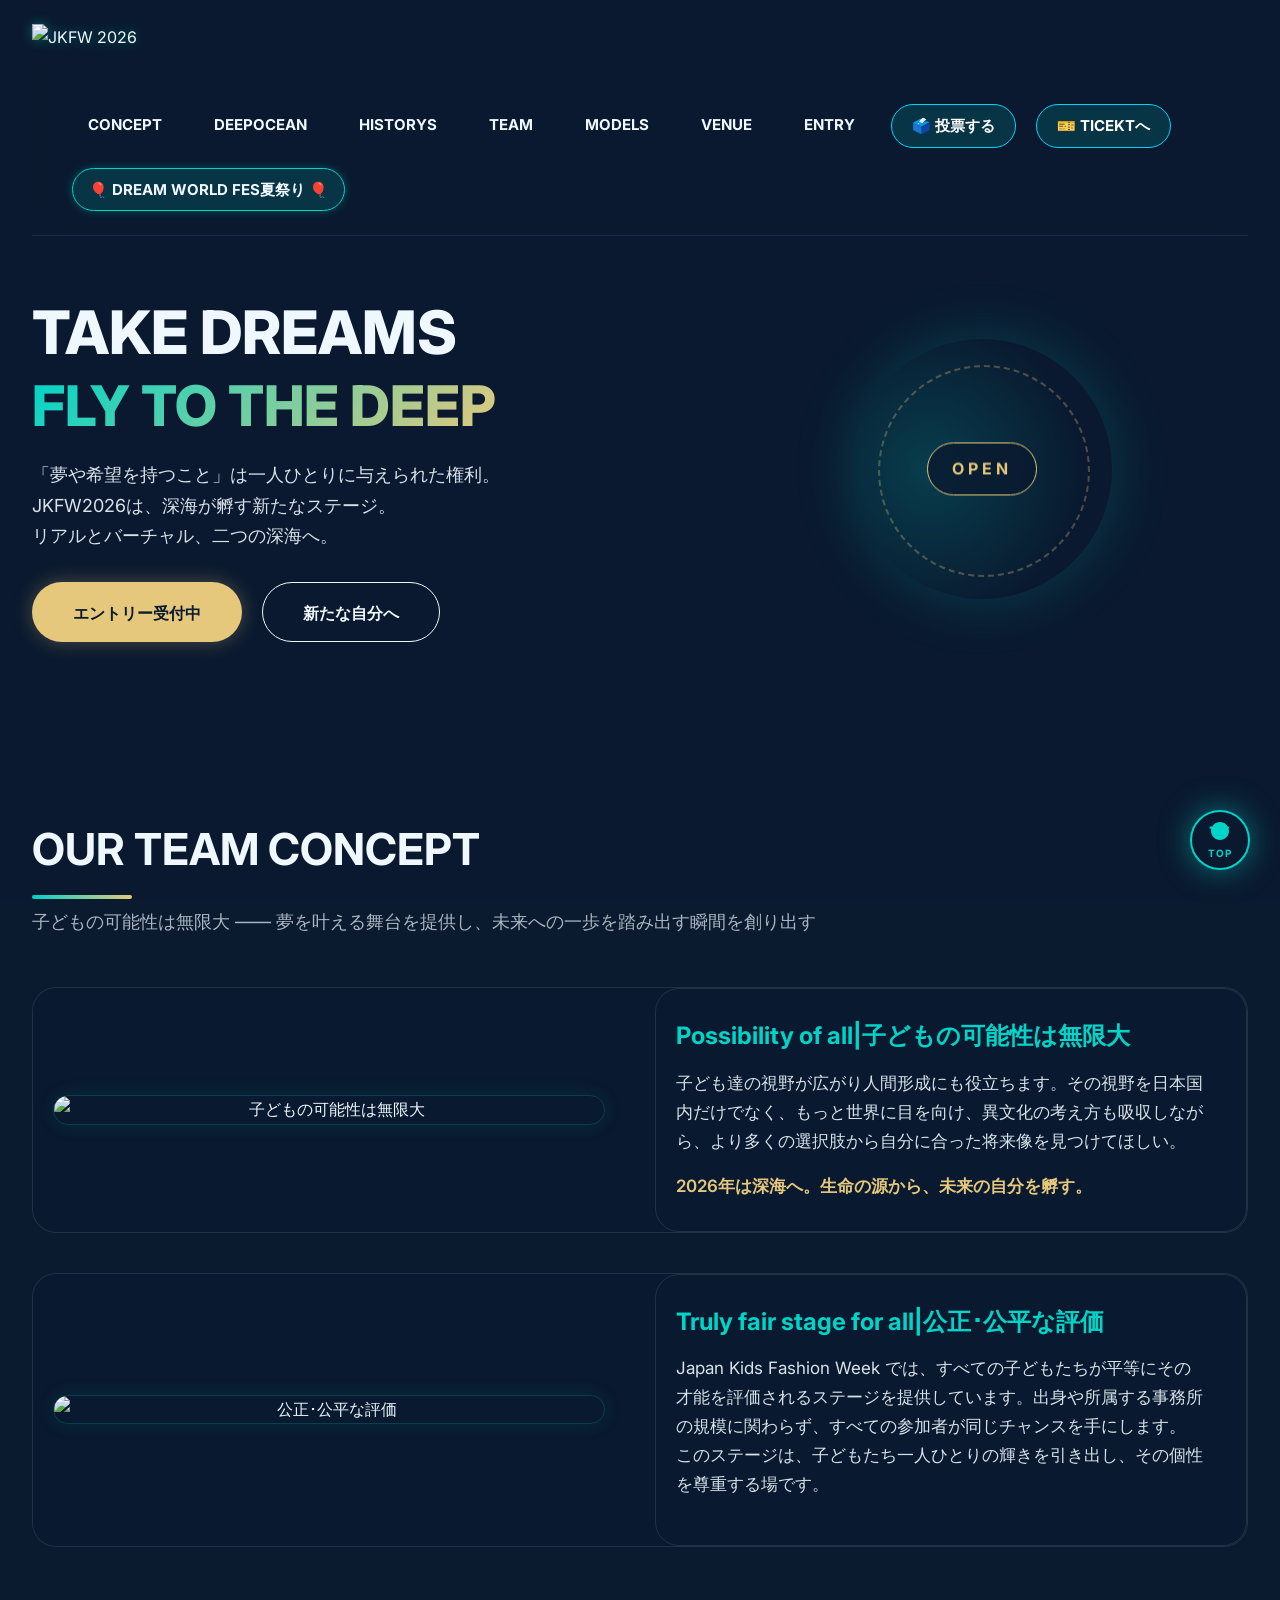
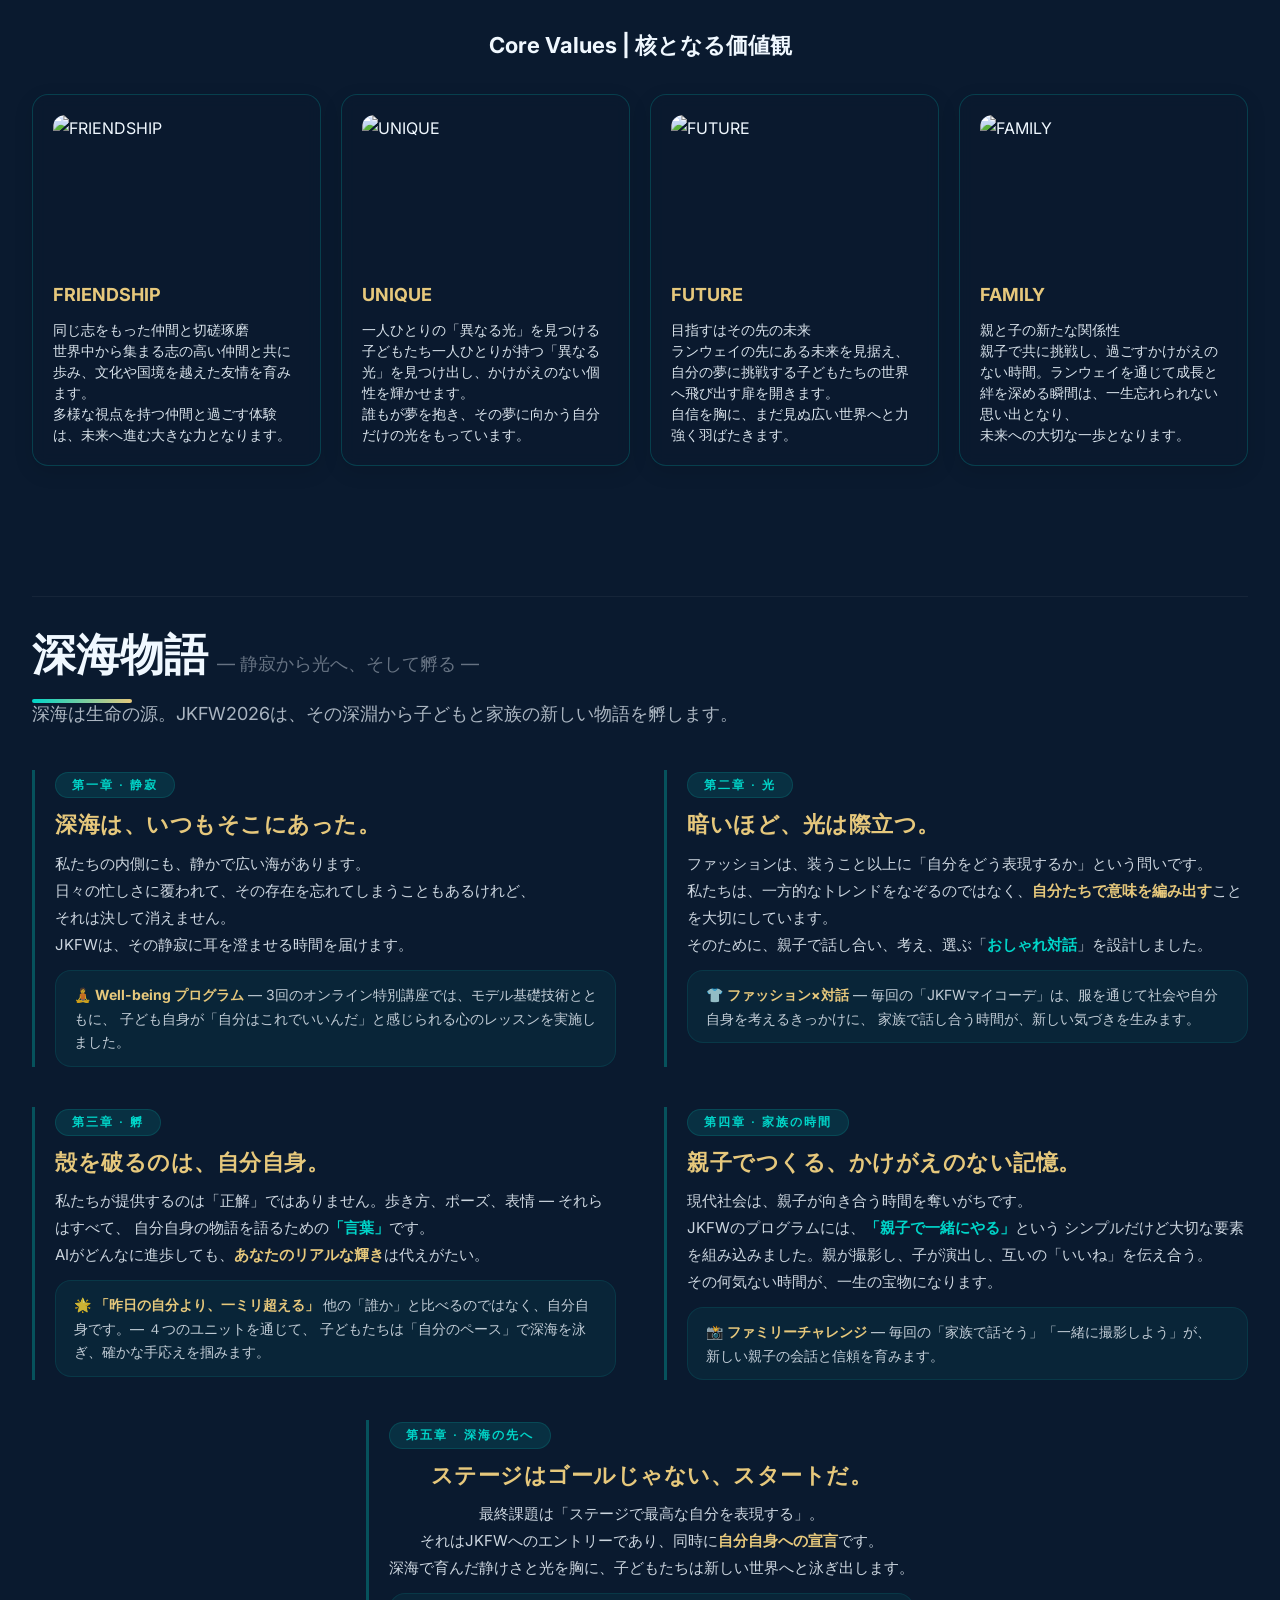
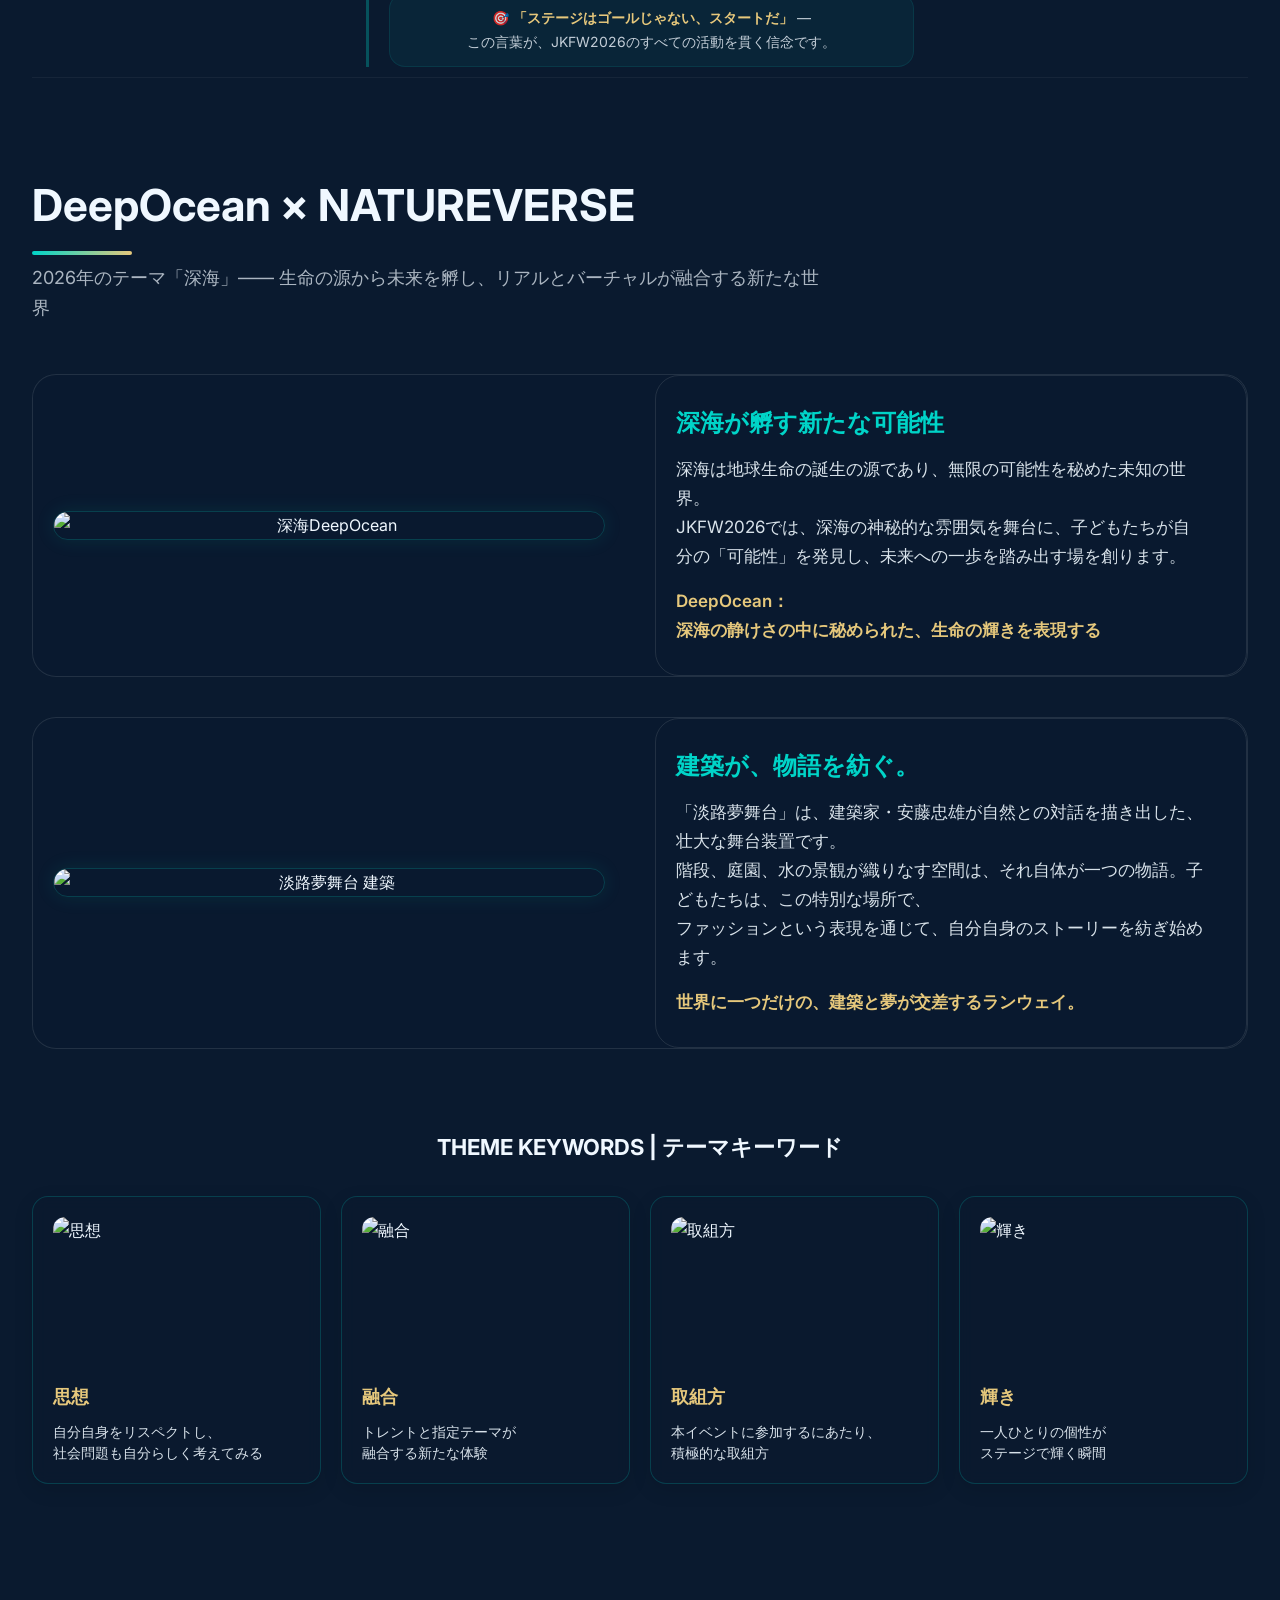
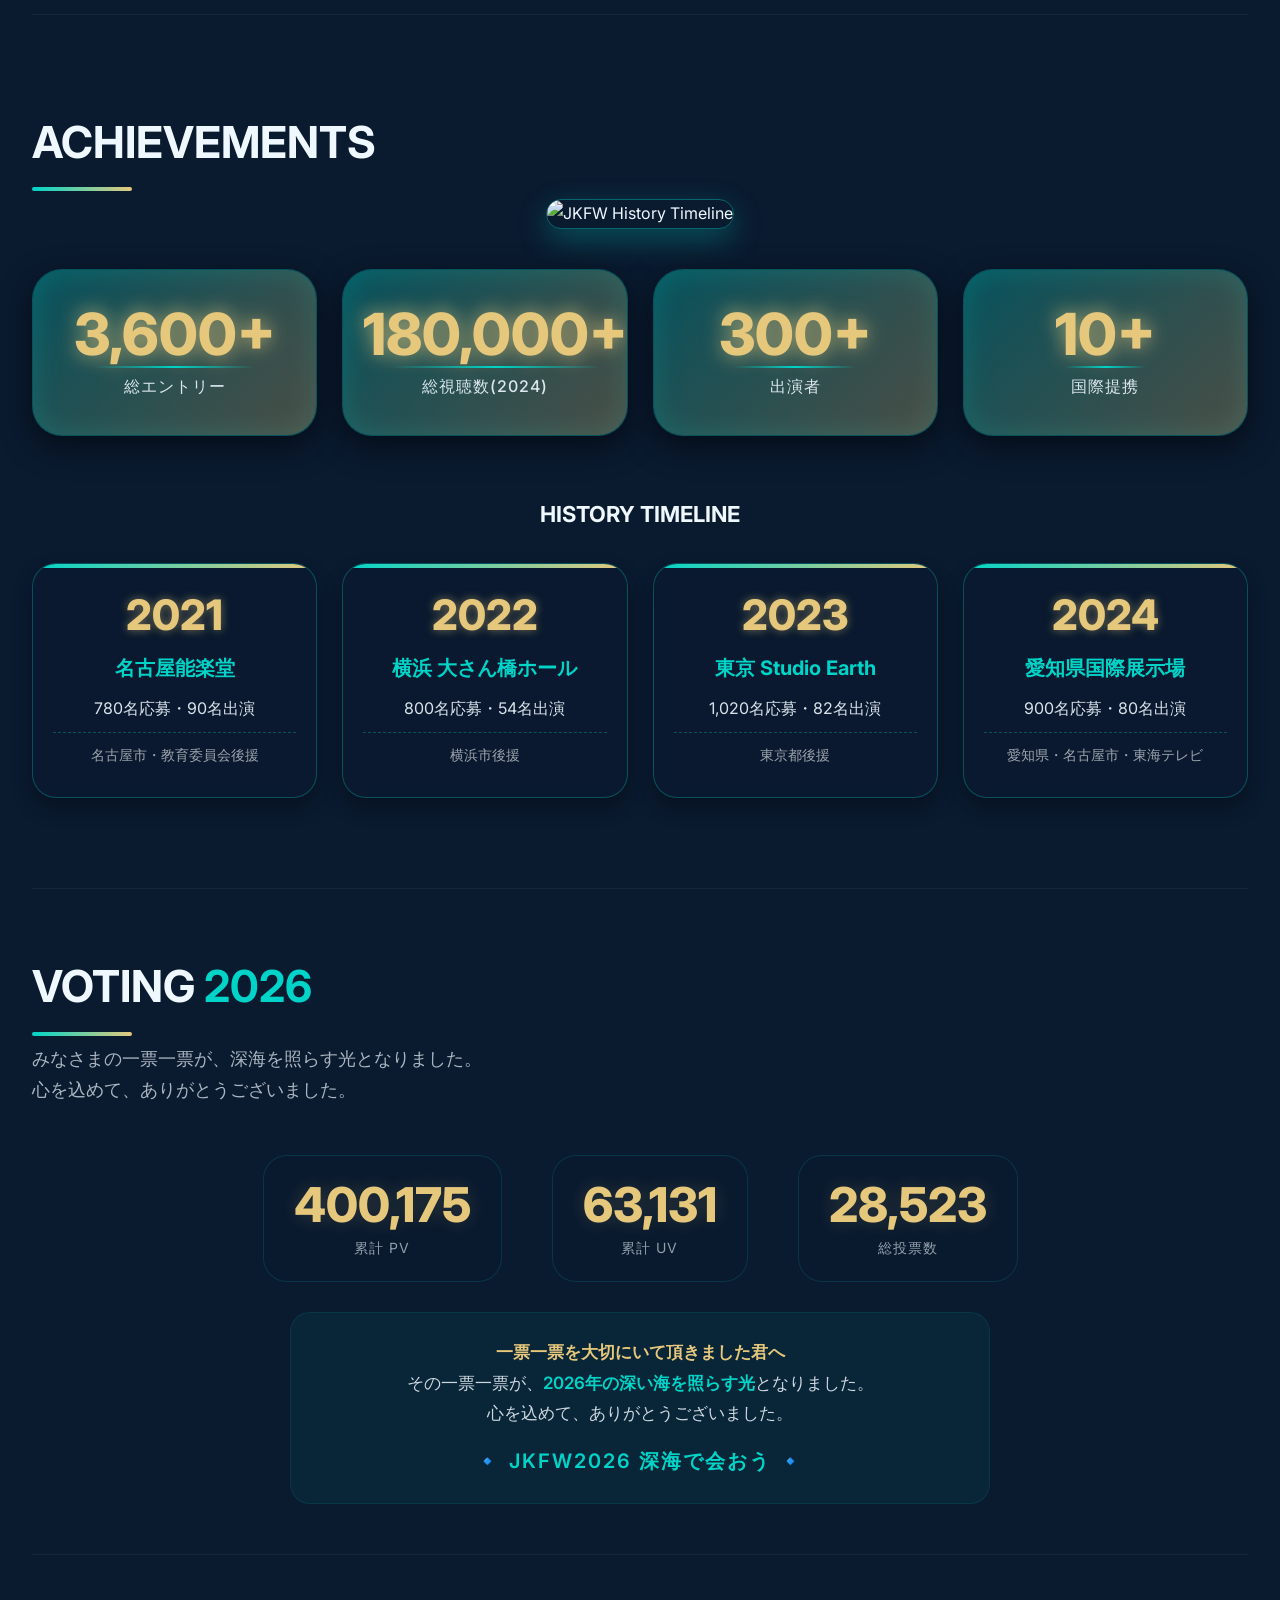
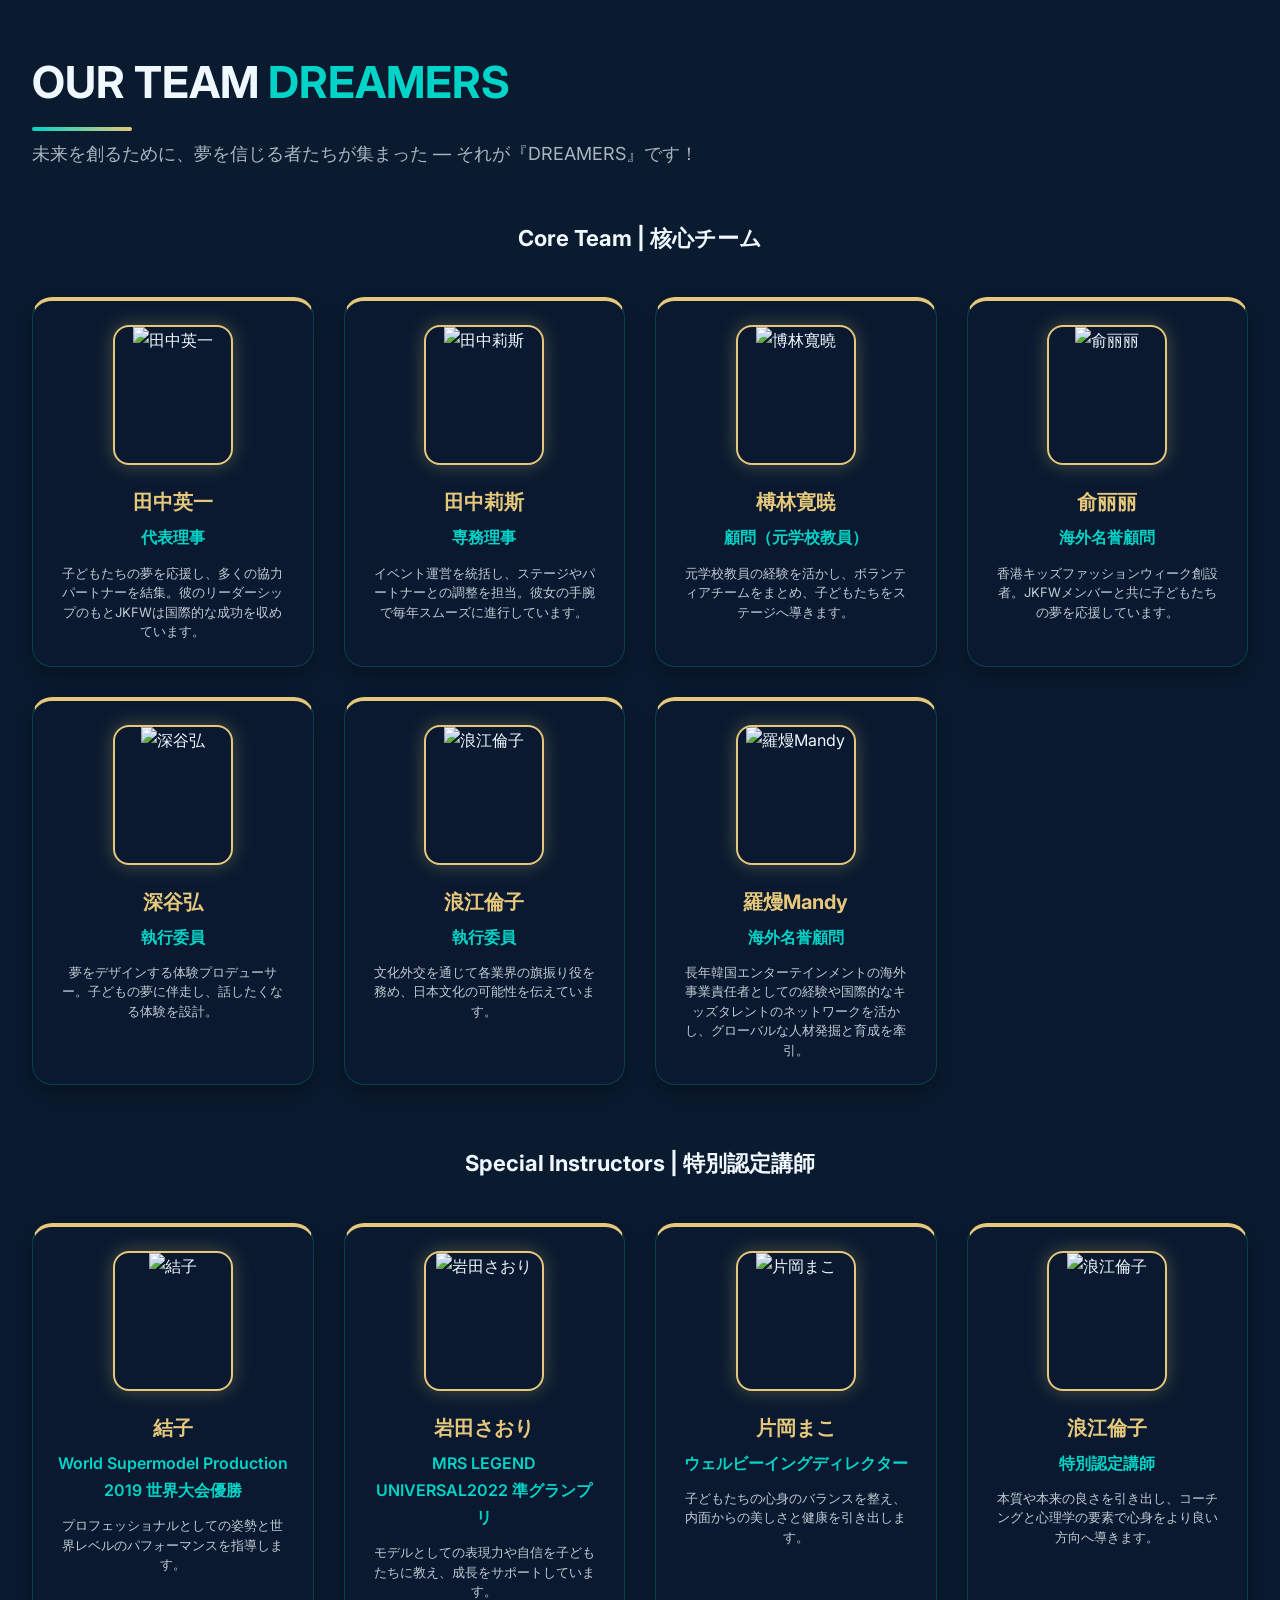
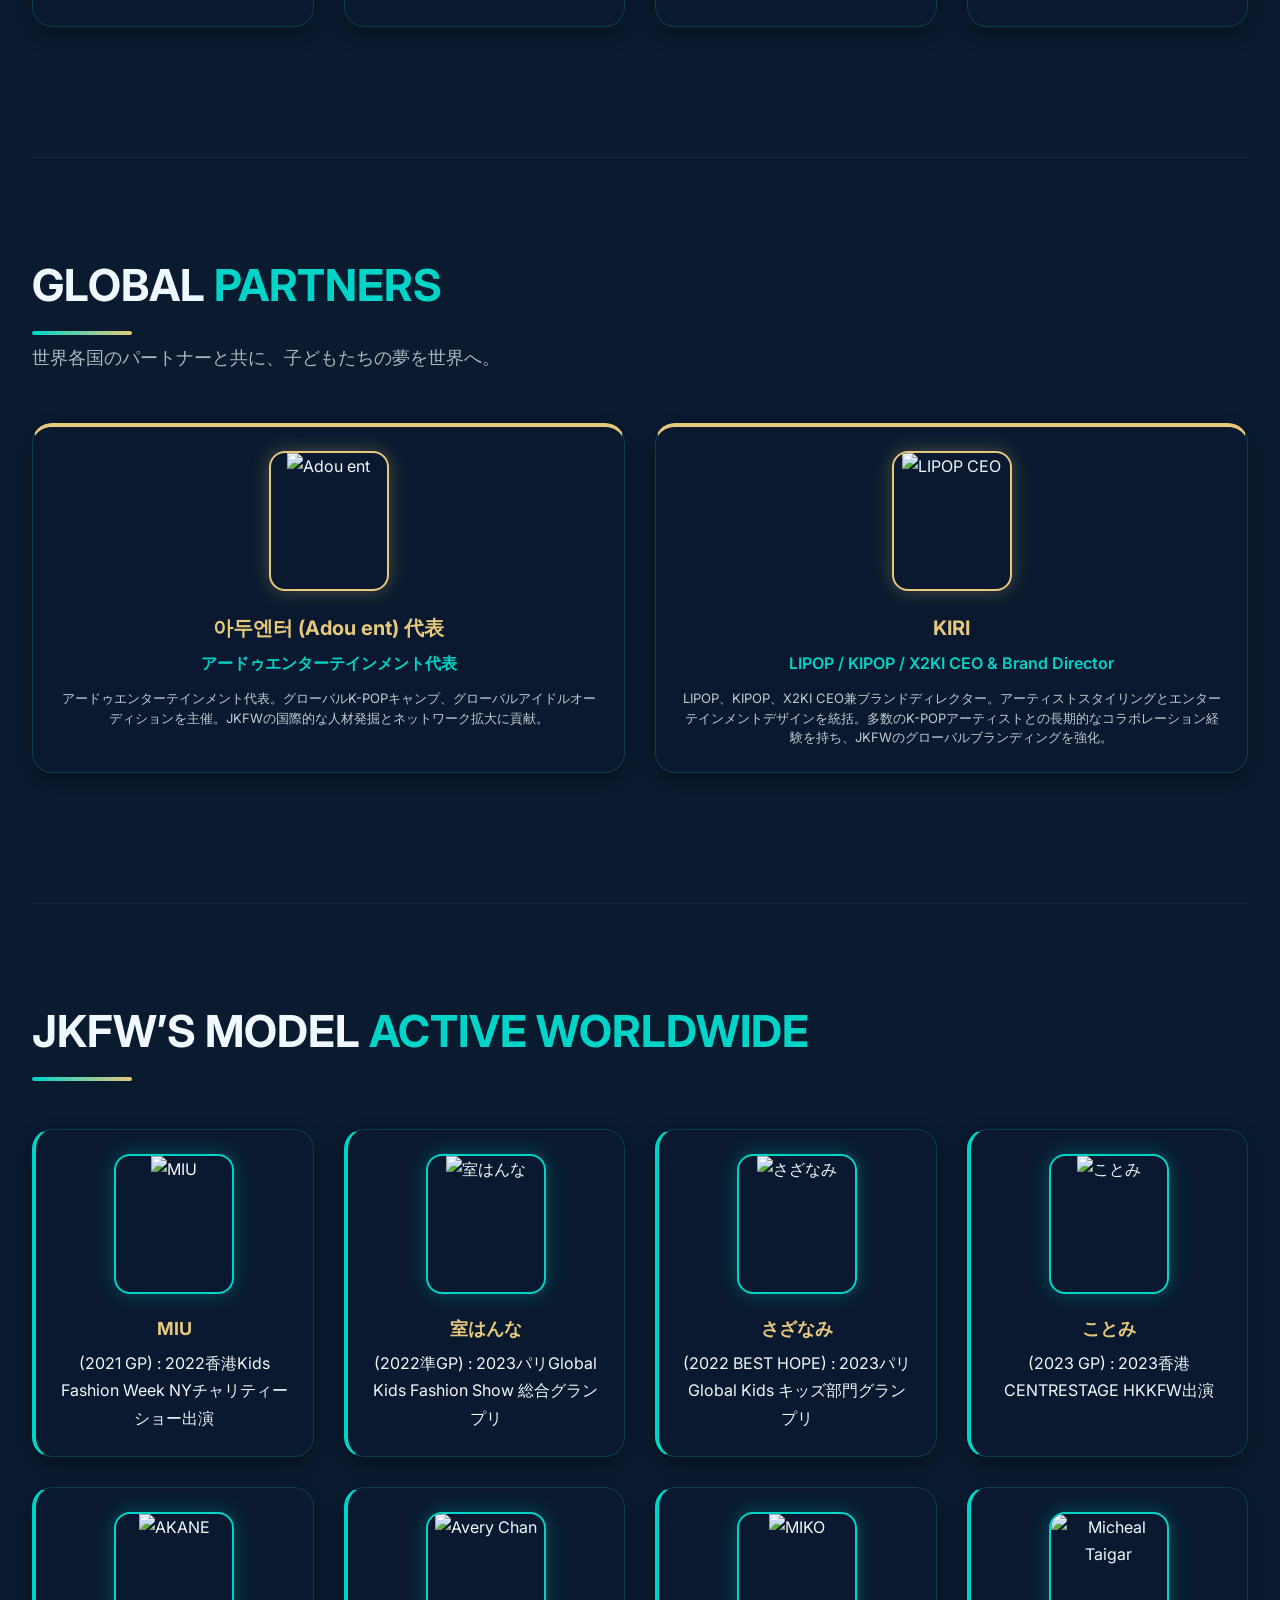
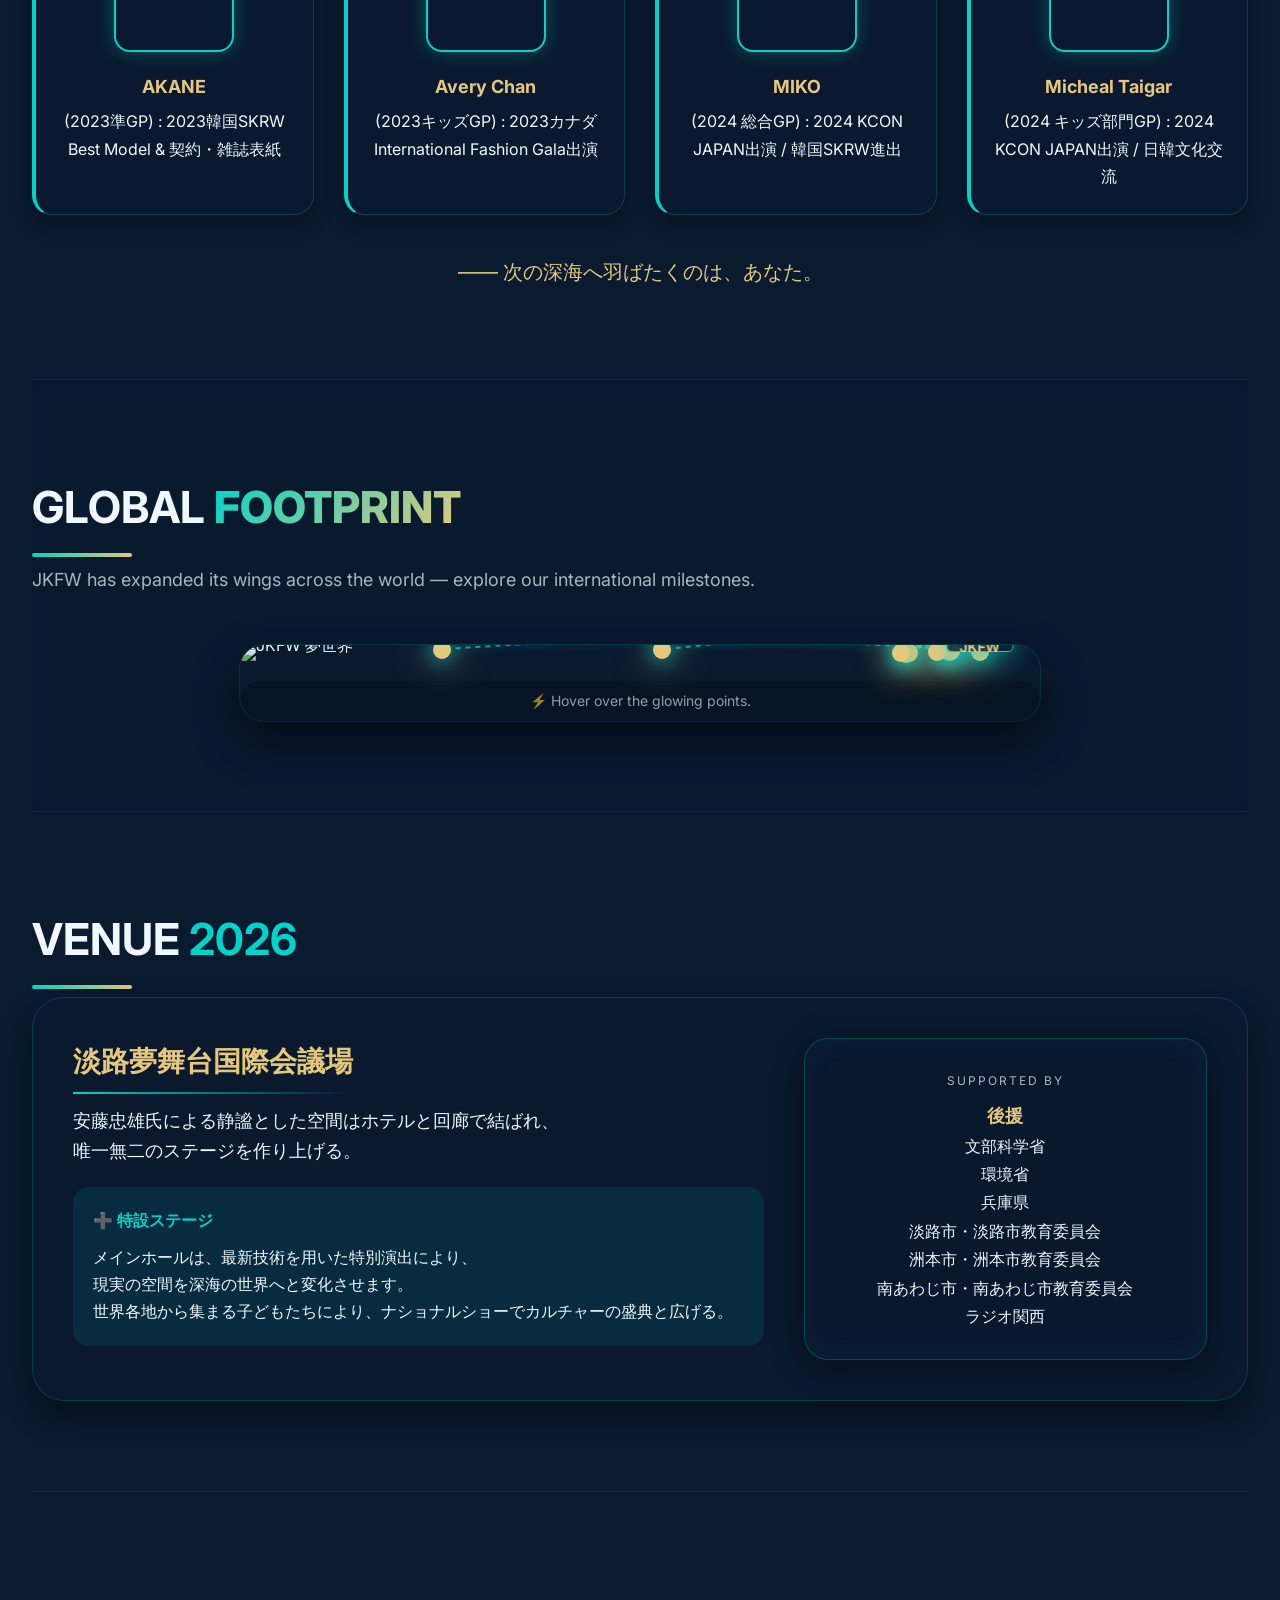
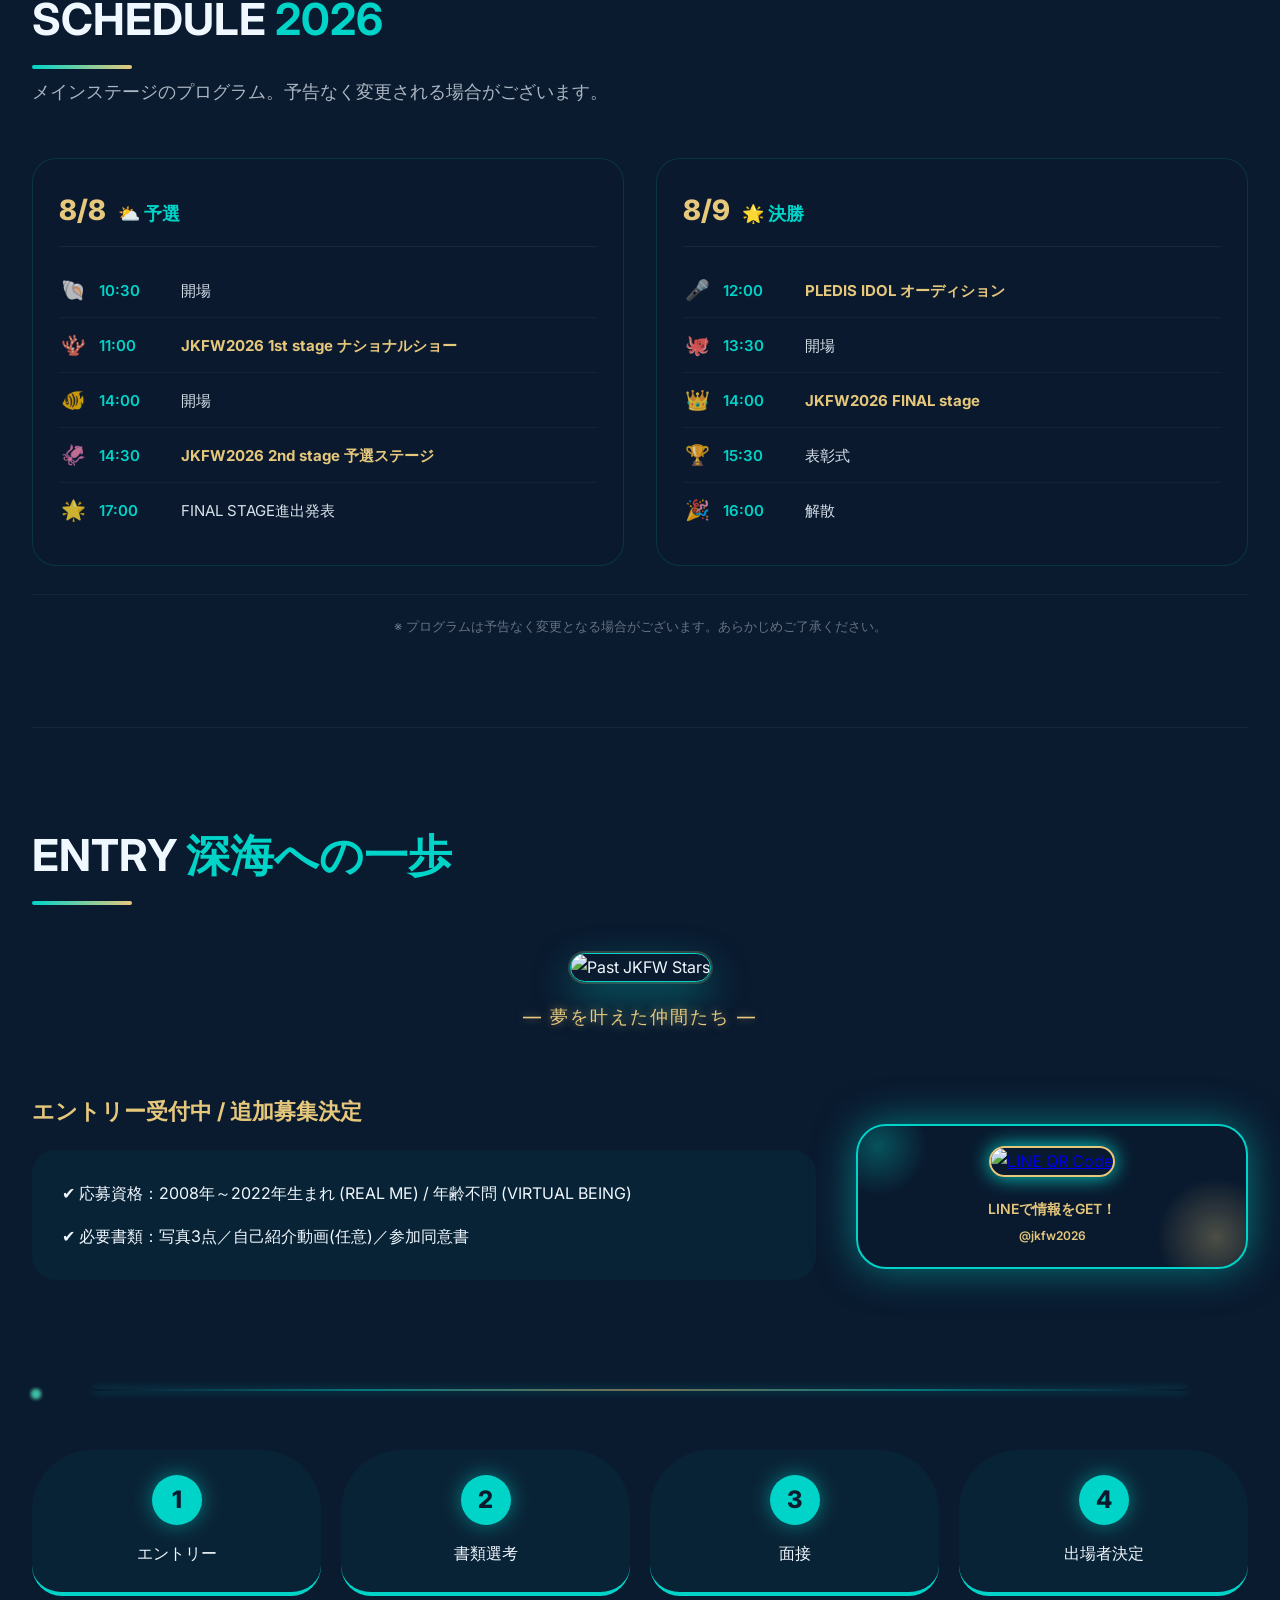
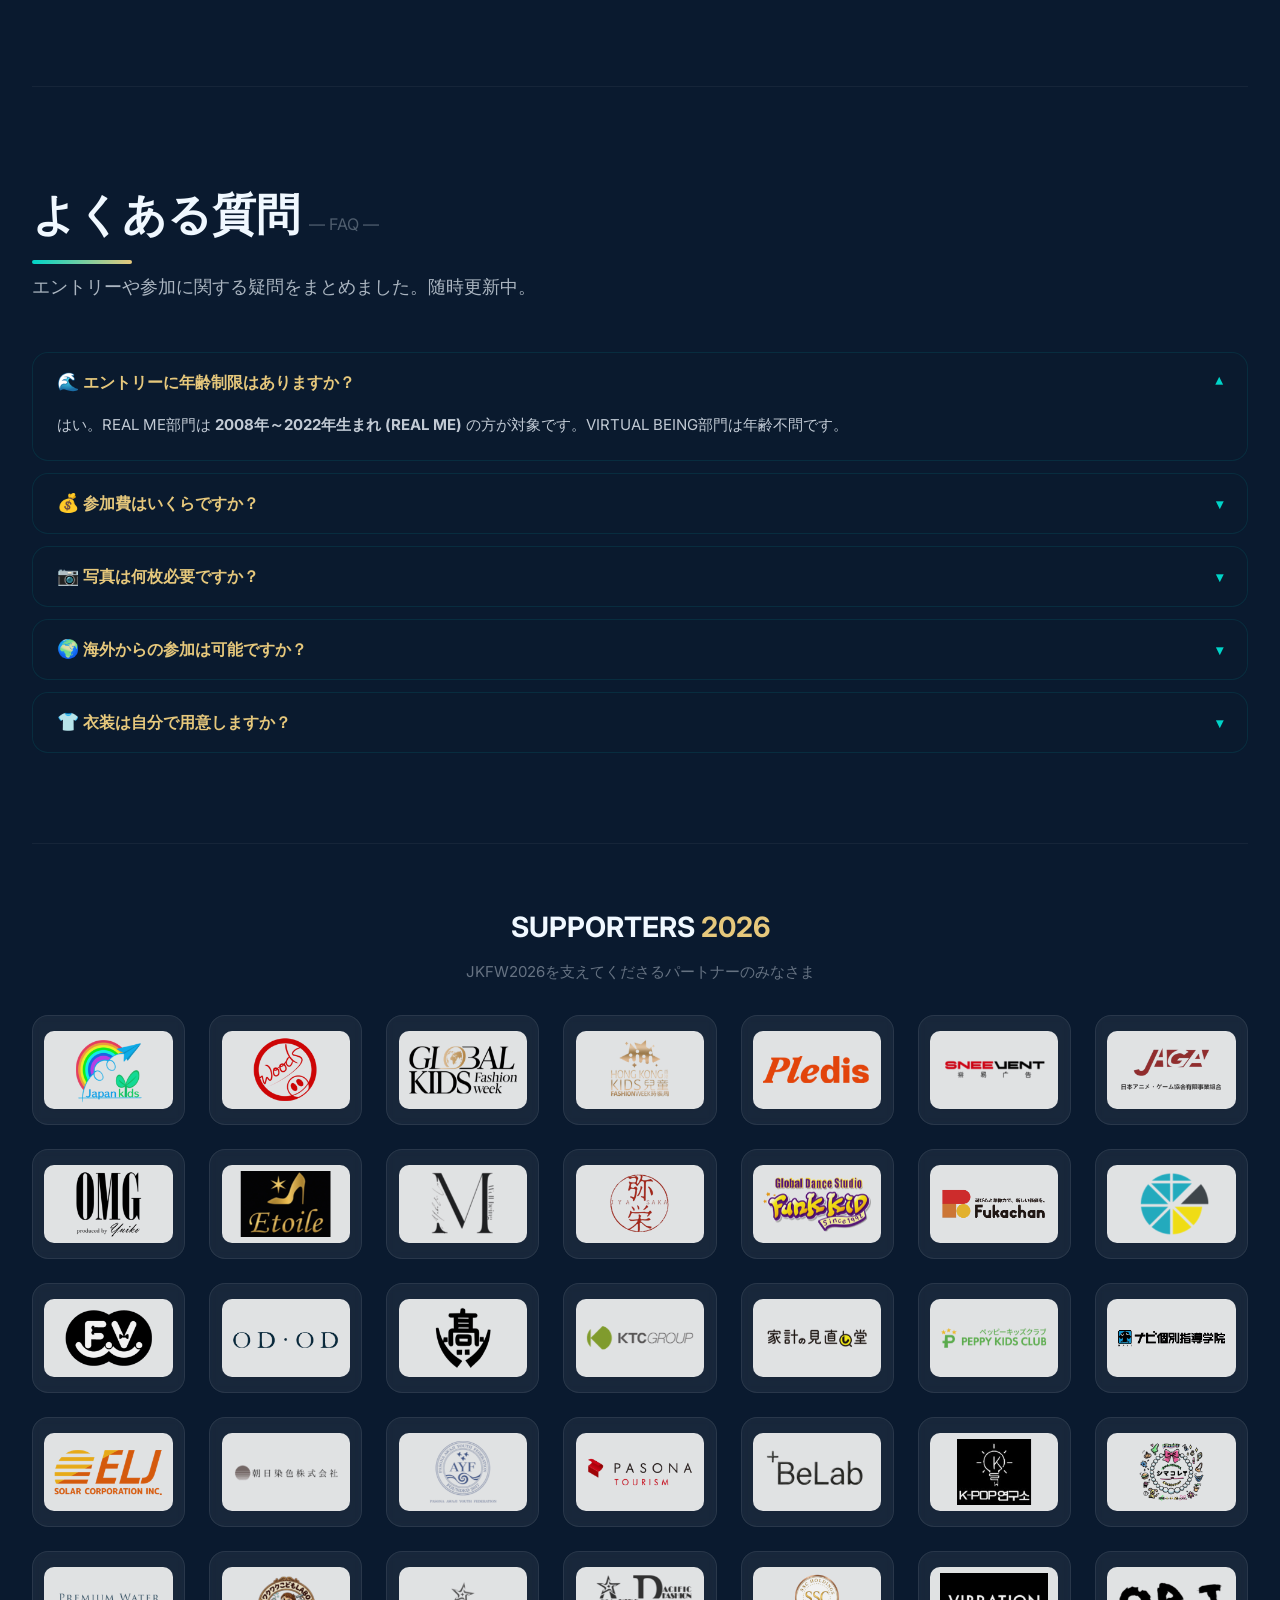
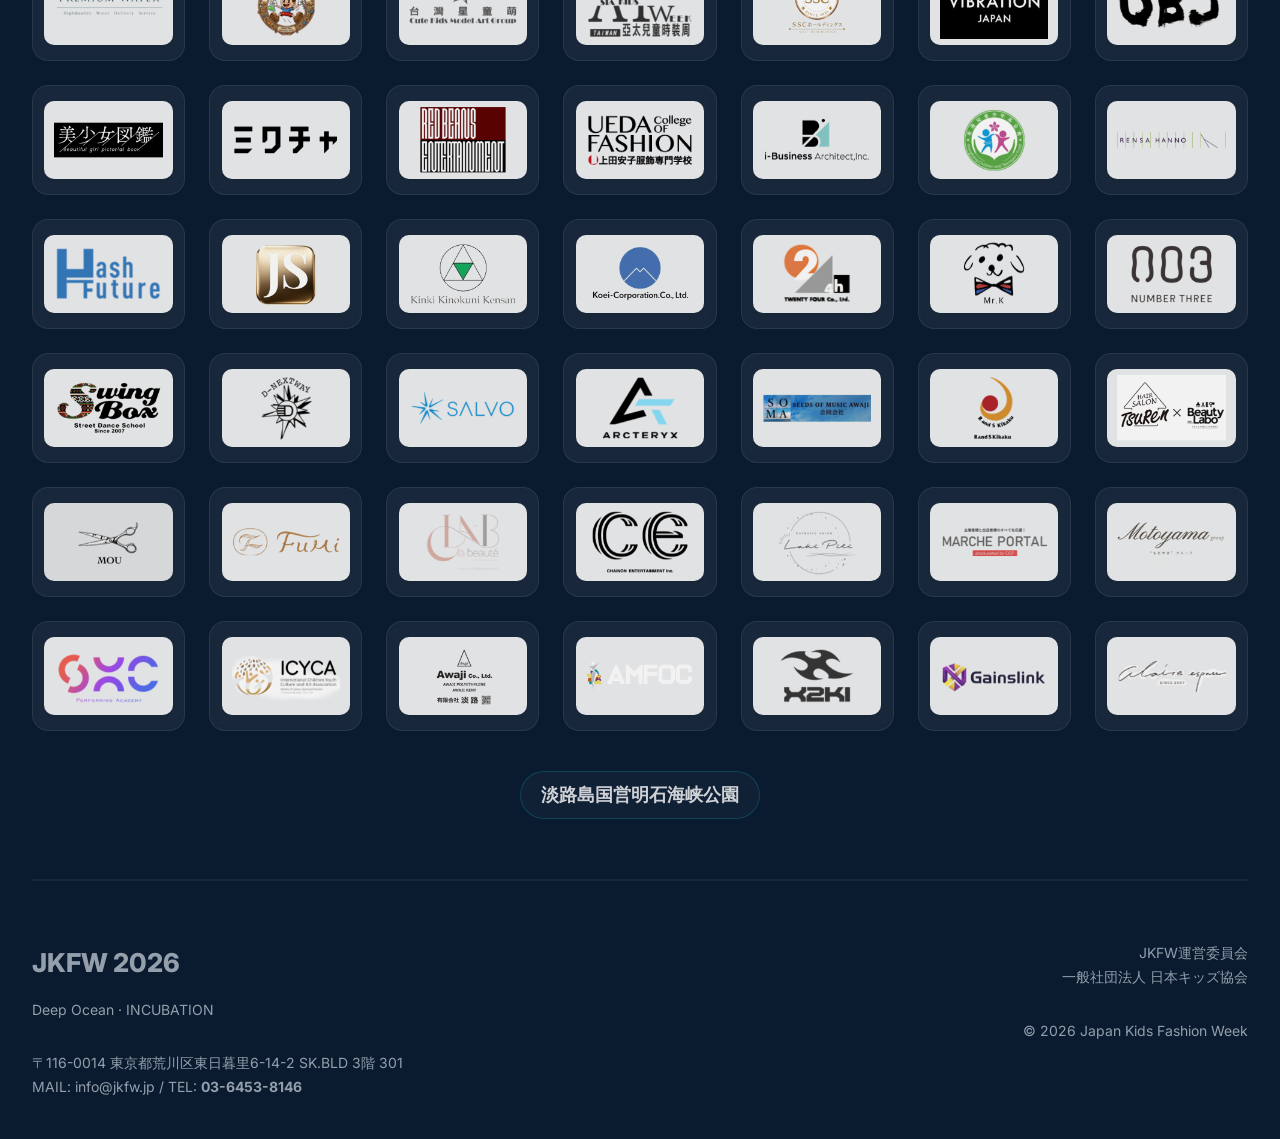
==== commit d658d019: "Update index.html" ====
--- a/index.html
+++ b/index.html
@@ -2947,6 +2947,158 @@
             ">上田女子服飾専門学院</span>
         </div>
 
+                        <!-- 39 -->
+        <div class="sponsor-item" style="
+            width: 100%;
+            max-width: 180px;
+            height: 110px;
+            background: rgba(255, 255, 255, 0.06);
+            backdrop-filter: blur(4px);
+            -webkit-backdrop-filter: blur(4px);
+            border-radius: 16px;
+            border: 1px solid rgba(255, 255, 255, 0.08);
+            display: flex;
+            align-items: center;
+            justify-content: center;
+            padding: 16px 12px;
+            transition: all 0.3s ease;
+            overflow: hidden;
+        ">
+            <img src="images/ibusiness.png" alt="i-Business" style="
+                max-width: 85%;
+                max-height: 70%;
+                width: auto;
+                height: auto;
+                object-fit: contain;
+                display: block;
+                filter: brightness(0.95) saturate(0.9);
+                transition: filter 0.3s ease, transform 0.3s ease;
+            " onerror="this.style.display='none';this.nextElementSibling.style.display='block'">
+            <span class="placeholder-text" style="
+                font-size: 13px;
+                color: rgba(240, 248, 255, 0.35);
+                text-align: center;
+                font-weight: 500;
+                letter-spacing: 0.5px;
+                line-height: 1.4;
+                display: none;
+            ">i-Business</span>
+        </div>
+
+                        <!-- 39 -->
+        <div class="sponsor-item" style="
+            width: 100%;
+            max-width: 180px;
+            height: 110px;
+            background: rgba(255, 255, 255, 0.06);
+            backdrop-filter: blur(4px);
+            -webkit-backdrop-filter: blur(4px);
+            border-radius: 16px;
+            border: 1px solid rgba(255, 255, 255, 0.08);
+            display: flex;
+            align-items: center;
+            justify-content: center;
+            padding: 16px 12px;
+            transition: all 0.3s ease;
+            overflow: hidden;
+        ">
+            <img src="images/HKA.png" alt="香港児童基金会" style="
+                max-width: 85%;
+                max-height: 70%;
+                width: auto;
+                height: auto;
+                object-fit: contain;
+                display: block;
+                filter: brightness(0.95) saturate(0.9);
+                transition: filter 0.3s ease, transform 0.3s ease;
+            " onerror="this.style.display='none';this.nextElementSibling.style.display='block'">
+            <span class="placeholder-text" style="
+                font-size: 13px;
+                color: rgba(240, 248, 255, 0.35);
+                text-align: center;
+                font-weight: 500;
+                letter-spacing: 0.5px;
+                line-height: 1.4;
+                display: none;
+            ">香港児童基金会</span>
+        </div>
+
+                        <!-- 39 -->
+        <div class="sponsor-item" style="
+            width: 100%;
+            max-width: 180px;
+            height: 110px;
+            background: rgba(255, 255, 255, 0.06);
+            backdrop-filter: blur(4px);
+            -webkit-backdrop-filter: blur(4px);
+            border-radius: 16px;
+            border: 1px solid rgba(255, 255, 255, 0.08);
+            display: flex;
+            align-items: center;
+            justify-content: center;
+            padding: 16px 12px;
+            transition: all 0.3s ease;
+            overflow: hidden;
+        ">
+            <img src="images/rensahanno.png" alt="RENSA HANNO" style="
+                max-width: 85%;
+                max-height: 70%;
+                width: auto;
+                height: auto;
+                object-fit: contain;
+                display: block;
+                filter: brightness(0.95) saturate(0.9);
+                transition: filter 0.3s ease, transform 0.3s ease;
+            " onerror="this.style.display='none';this.nextElementSibling.style.display='block'">
+            <span class="placeholder-text" style="
+                font-size: 13px;
+                color: rgba(240, 248, 255, 0.35);
+                text-align: center;
+                font-weight: 500;
+                letter-spacing: 0.5px;
+                line-height: 1.4;
+                display: none;
+            ">RENSA HANNO</span>
+        </div>
+
+                        <!-- 39 -->
+        <div class="sponsor-item" style="
+            width: 100%;
+            max-width: 180px;
+            height: 110px;
+            background: rgba(255, 255, 255, 0.06);
+            backdrop-filter: blur(4px);
+            -webkit-backdrop-filter: blur(4px);
+            border-radius: 16px;
+            border: 1px solid rgba(255, 255, 255, 0.08);
+            display: flex;
+            align-items: center;
+            justify-content: center;
+            padding: 16px 12px;
+            transition: all 0.3s ease;
+            overflow: hidden;
+        ">
+            <img src="images/HF.png" alt="Hush Future" style="
+                max-width: 85%;
+                max-height: 70%;
+                width: auto;
+                height: auto;
+                object-fit: contain;
+                display: block;
+                filter: brightness(0.95) saturate(0.9);
+                transition: filter 0.3s ease, transform 0.3s ease;
+            " onerror="this.style.display='none';this.nextElementSibling.style.display='block'">
+            <span class="placeholder-text" style="
+                font-size: 13px;
+                color: rgba(240, 248, 255, 0.35);
+                text-align: center;
+                font-weight: 500;
+                letter-spacing: 0.5px;
+                line-height: 1.4;
+                display: none;
+            ">Hush Future</span>
+        </div>
+        
                 <!-- 40 -->
         <div class="sponsor-item" style="
             width: 100%;
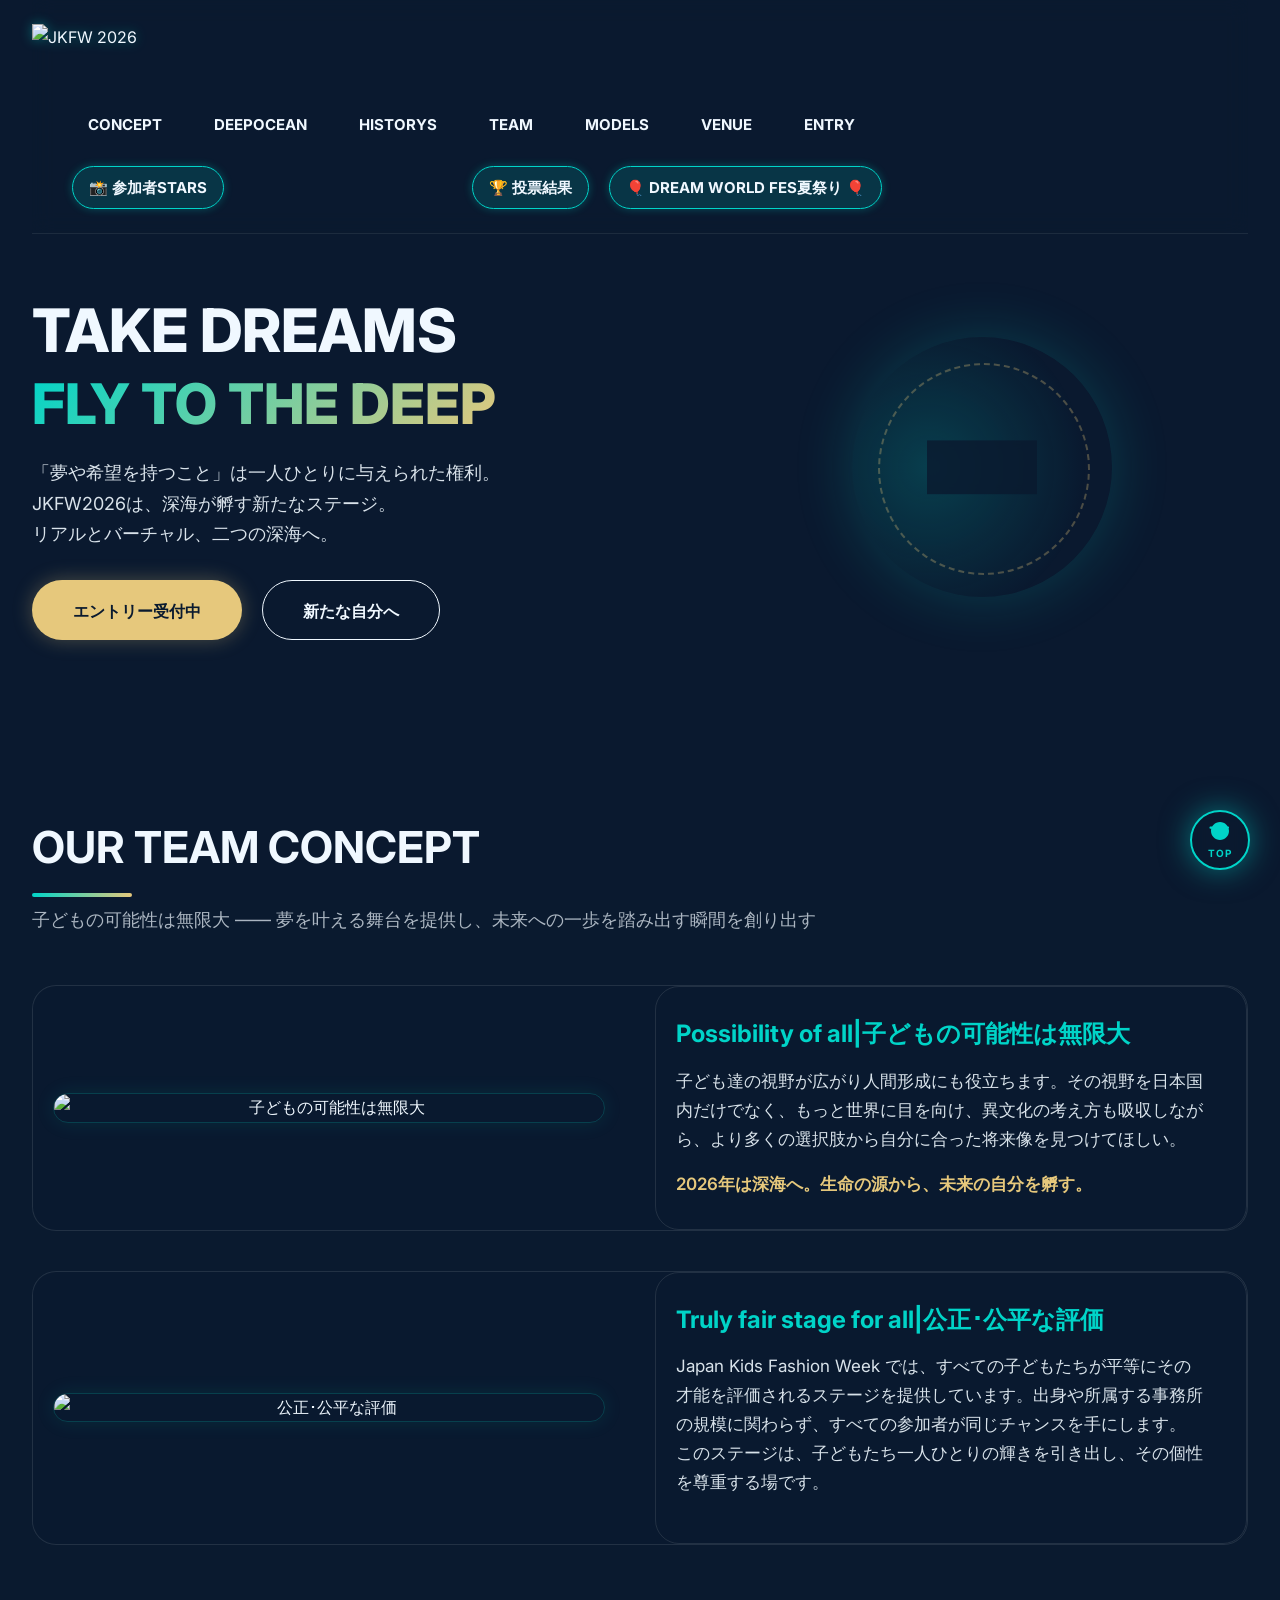
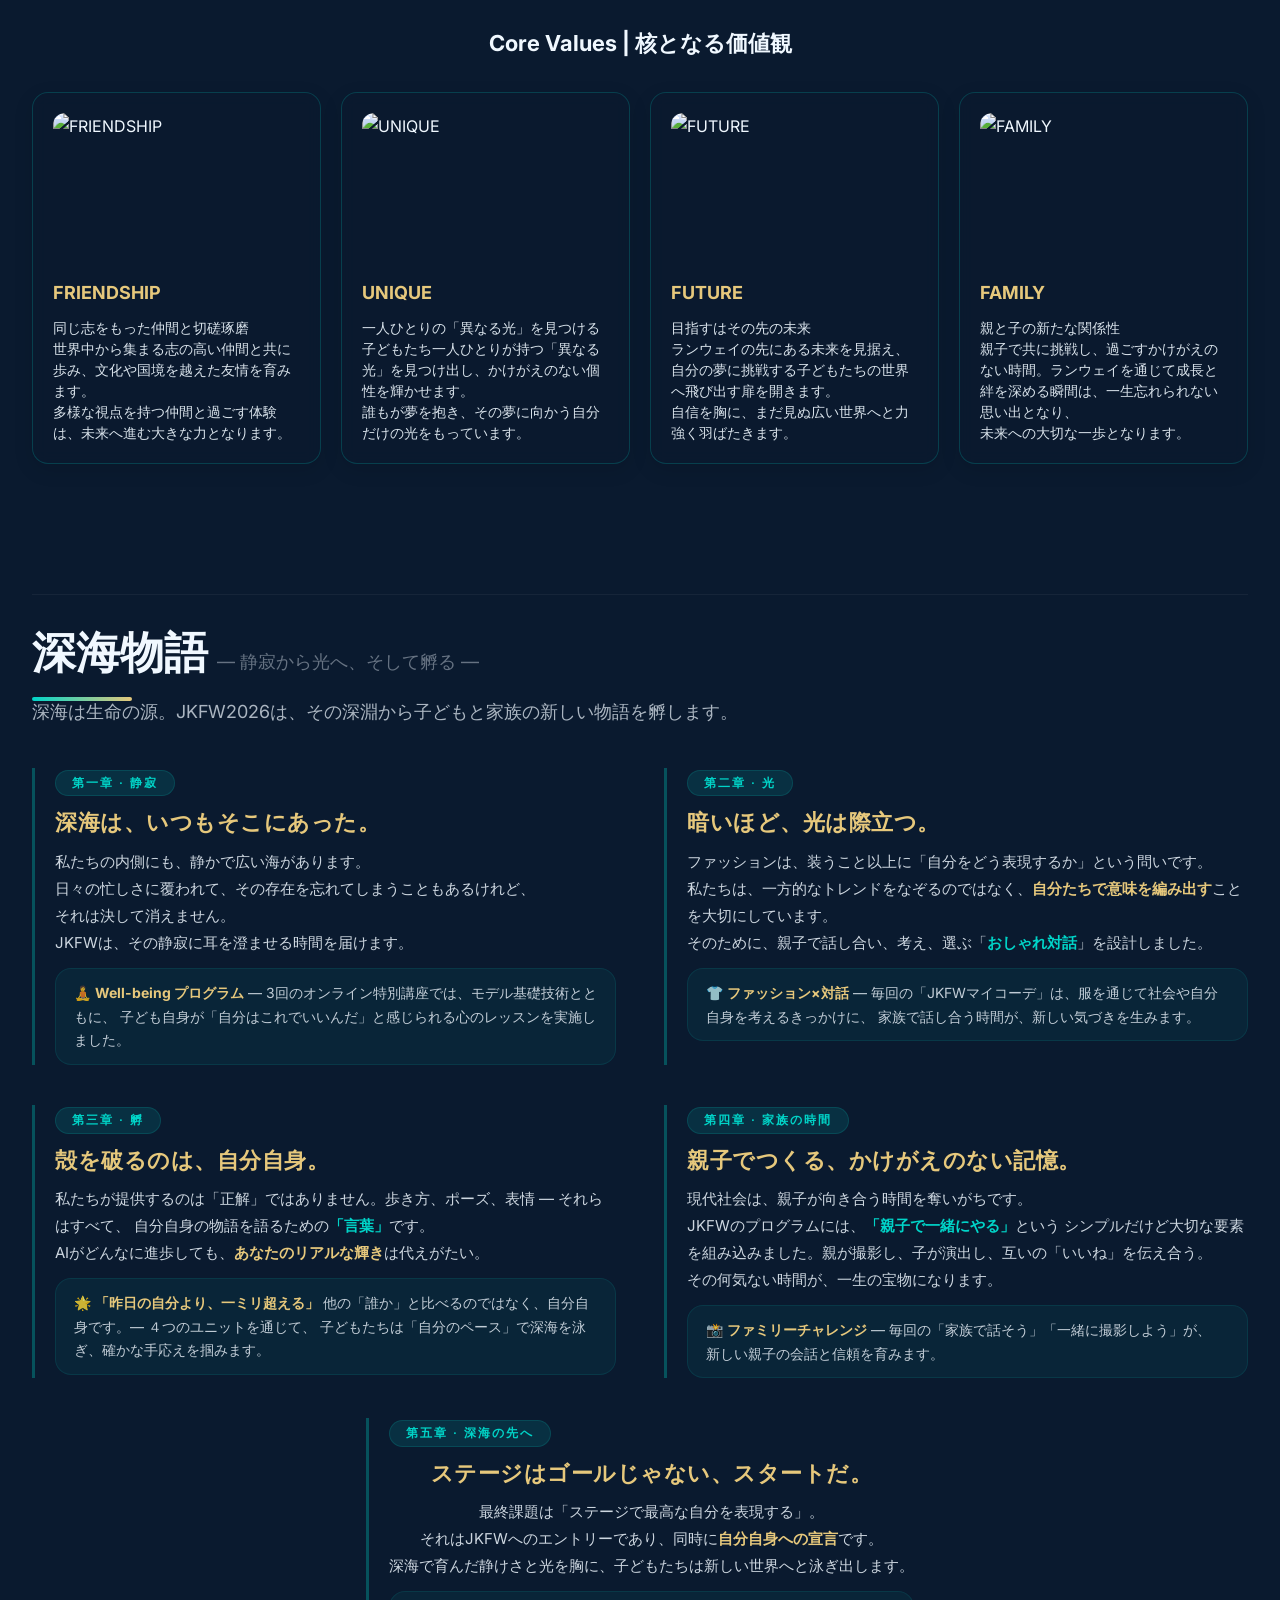
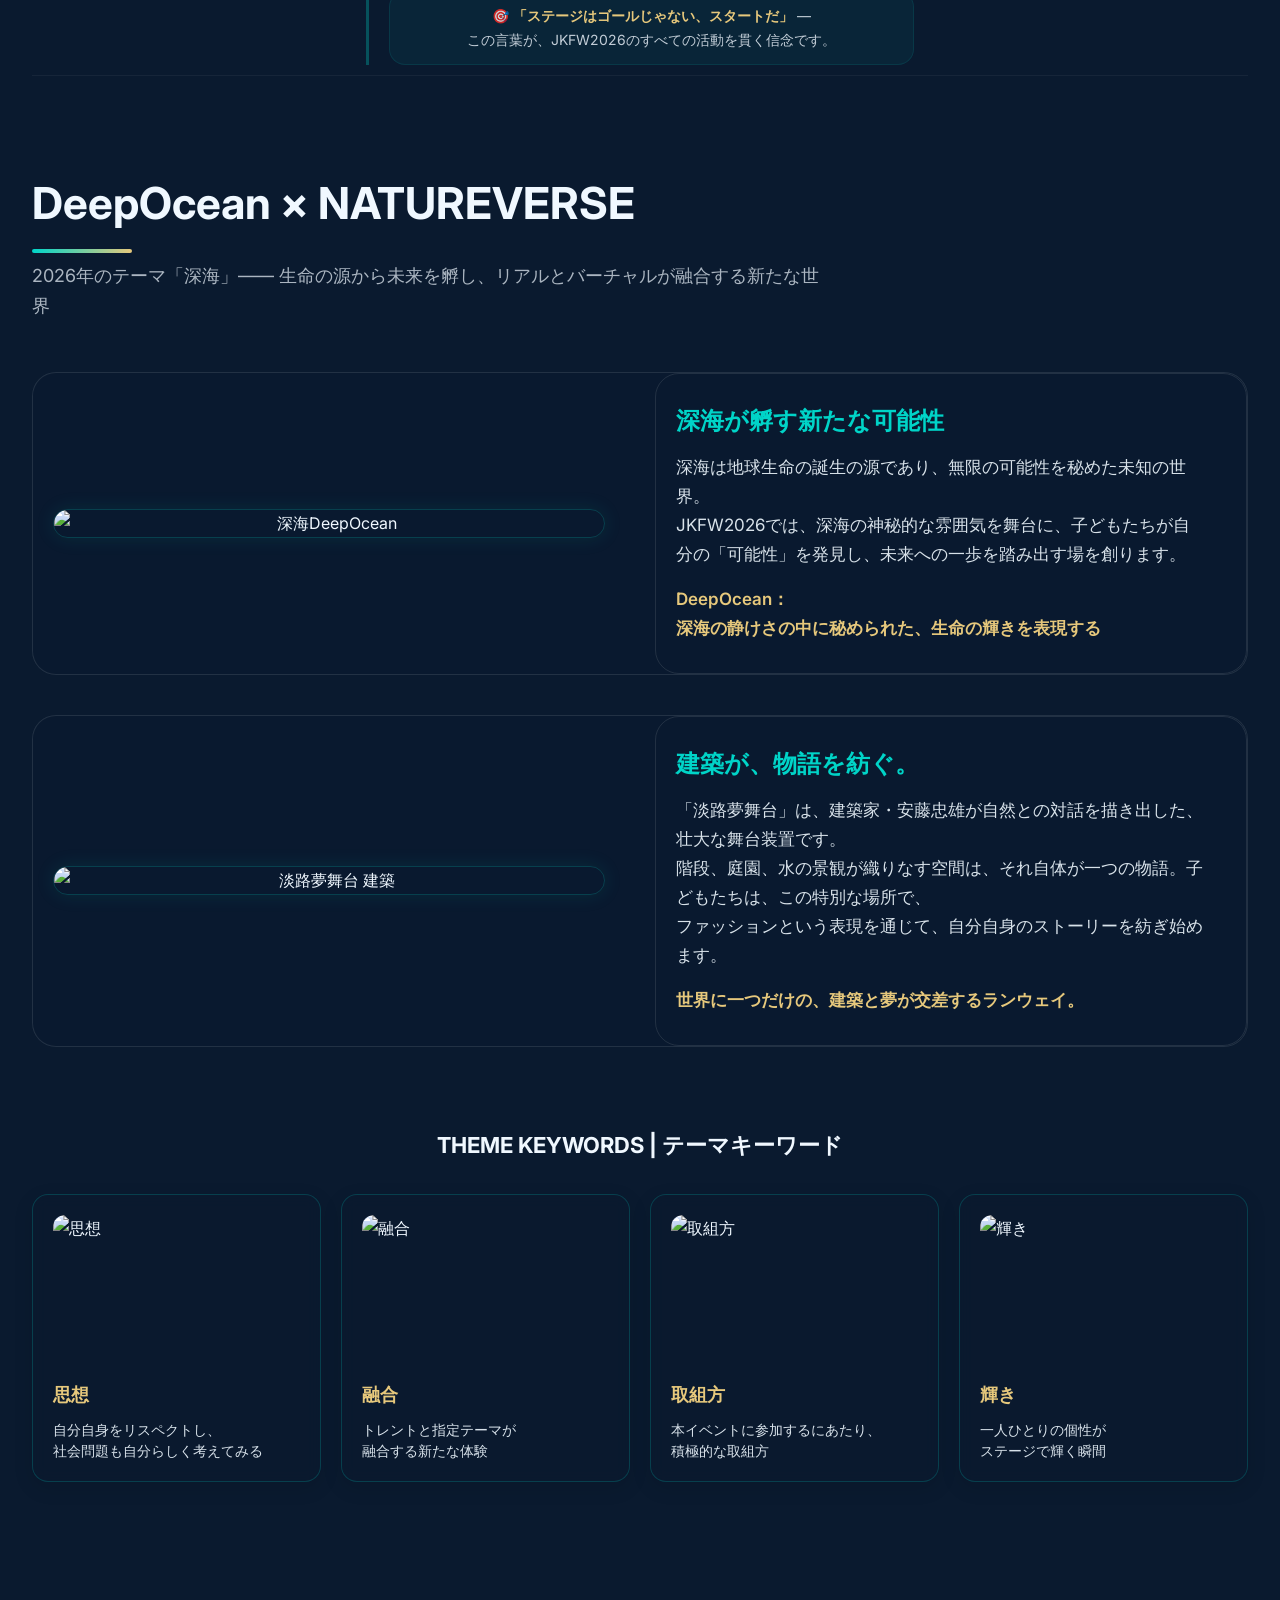
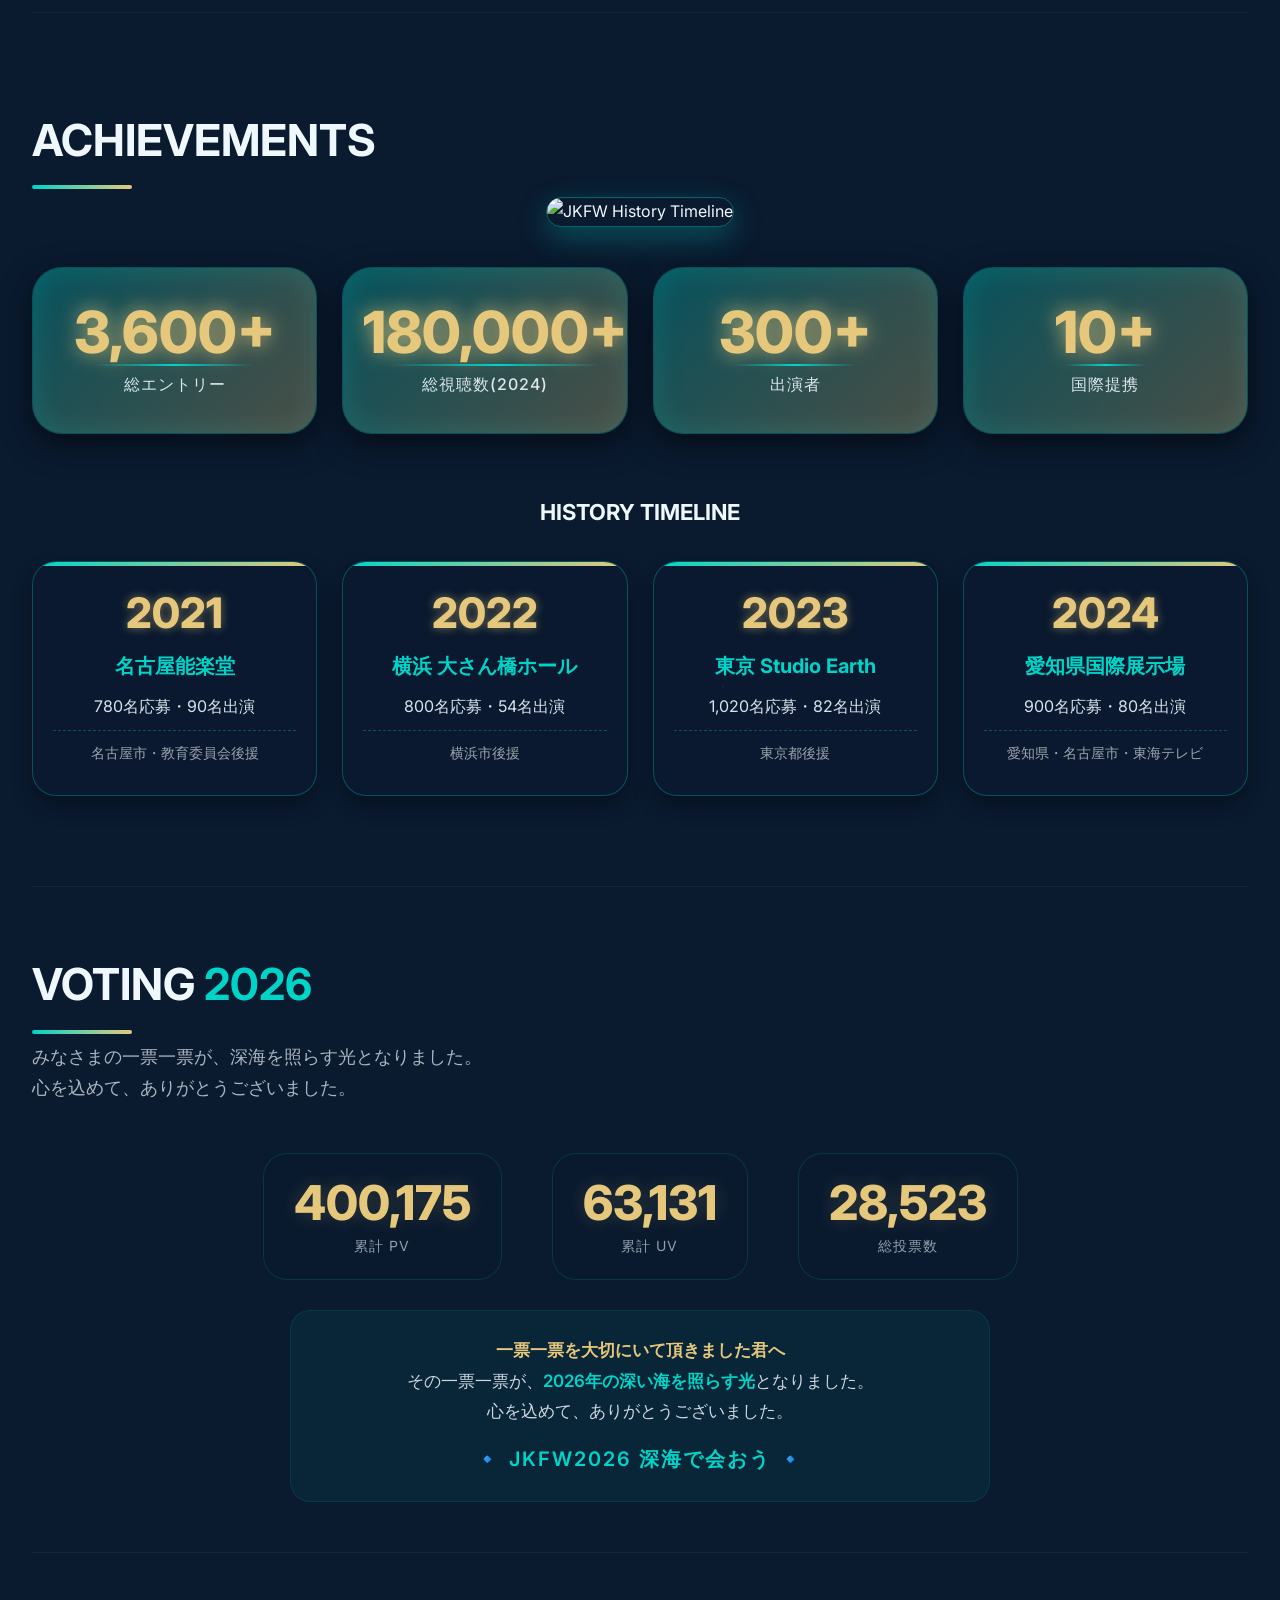
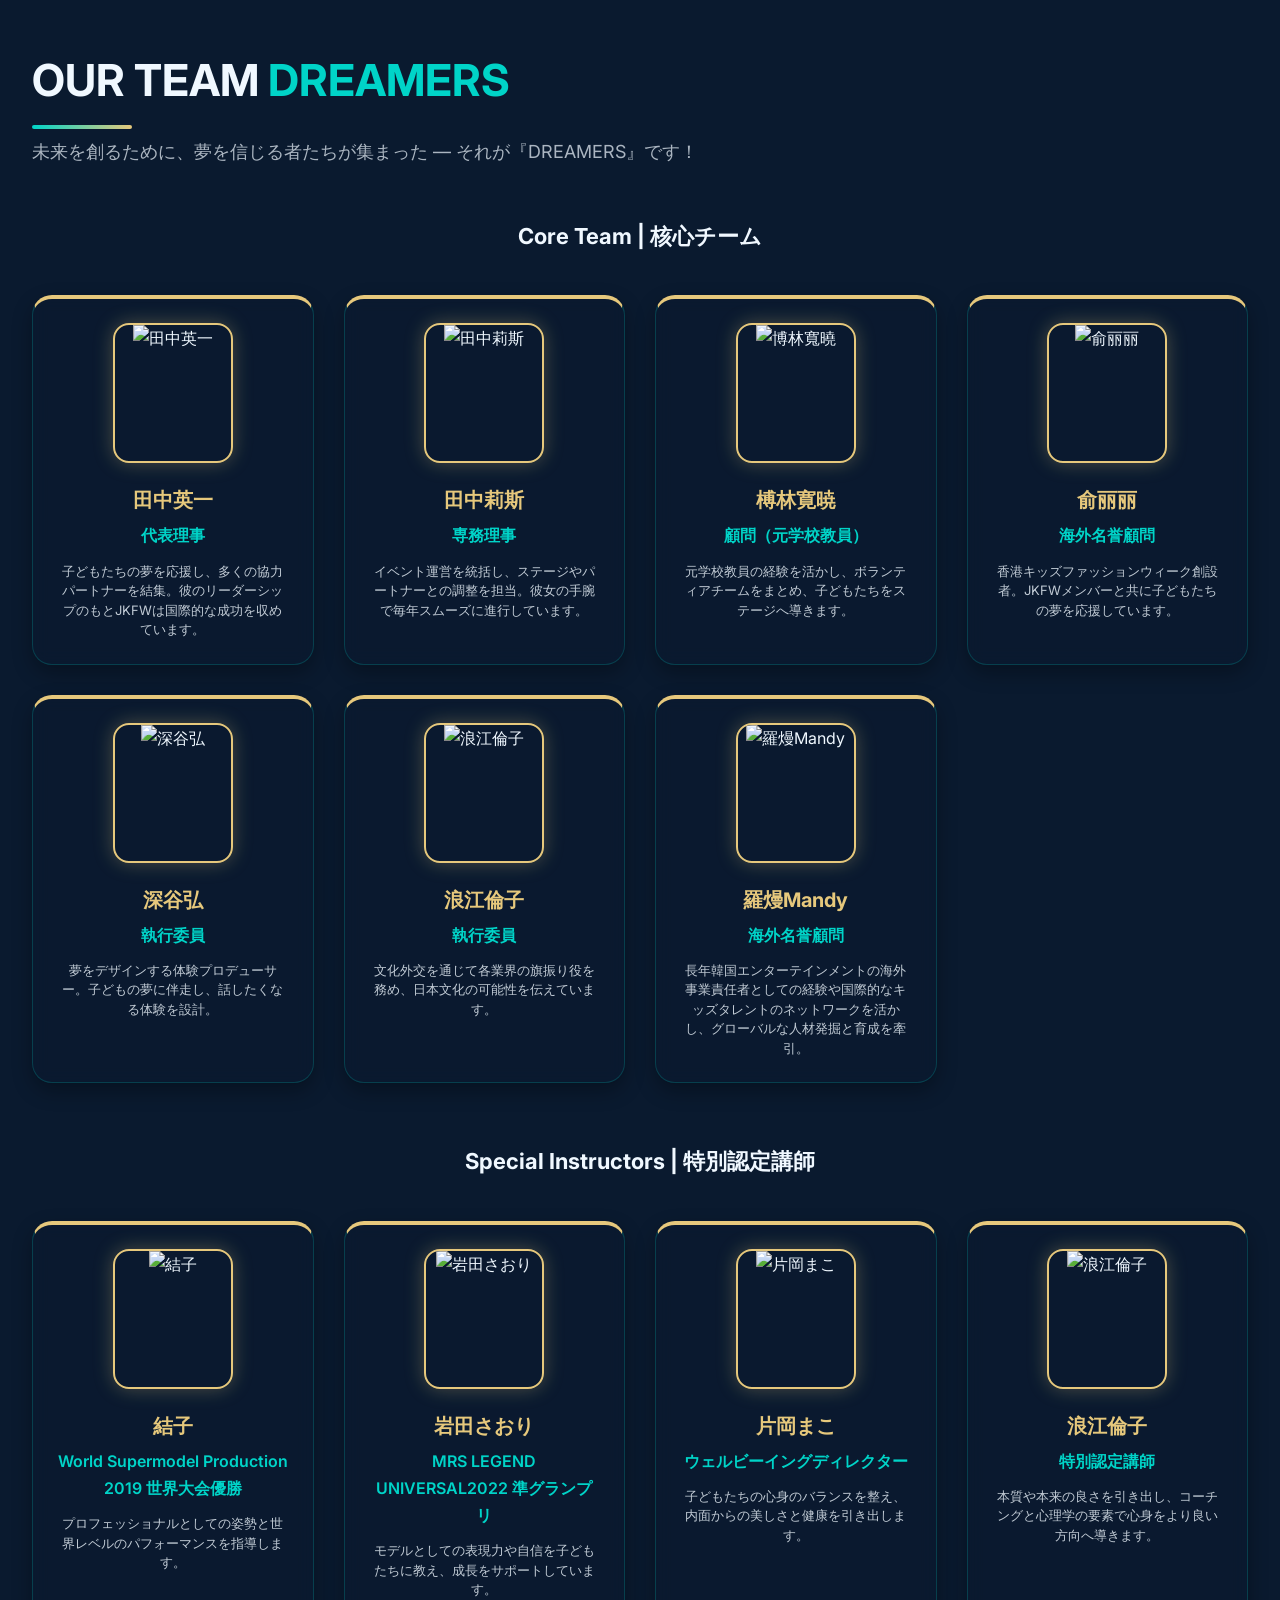
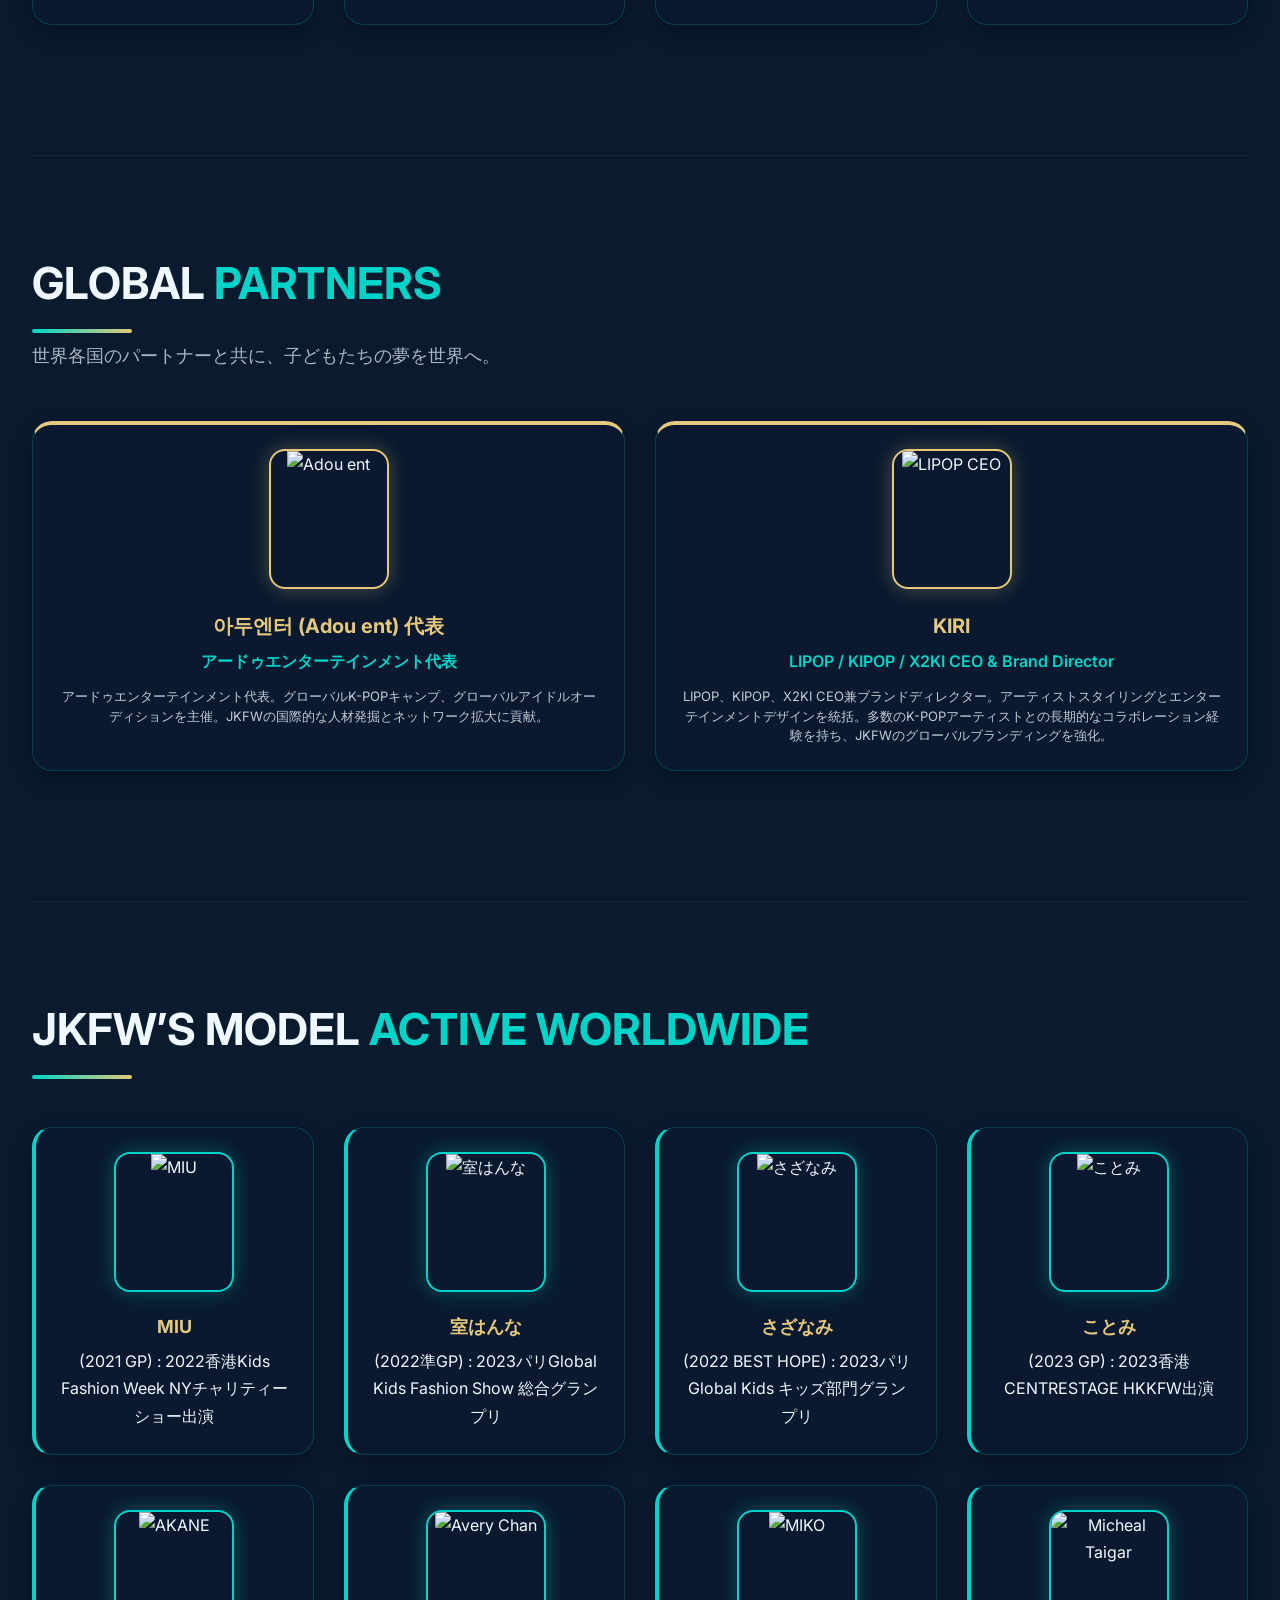
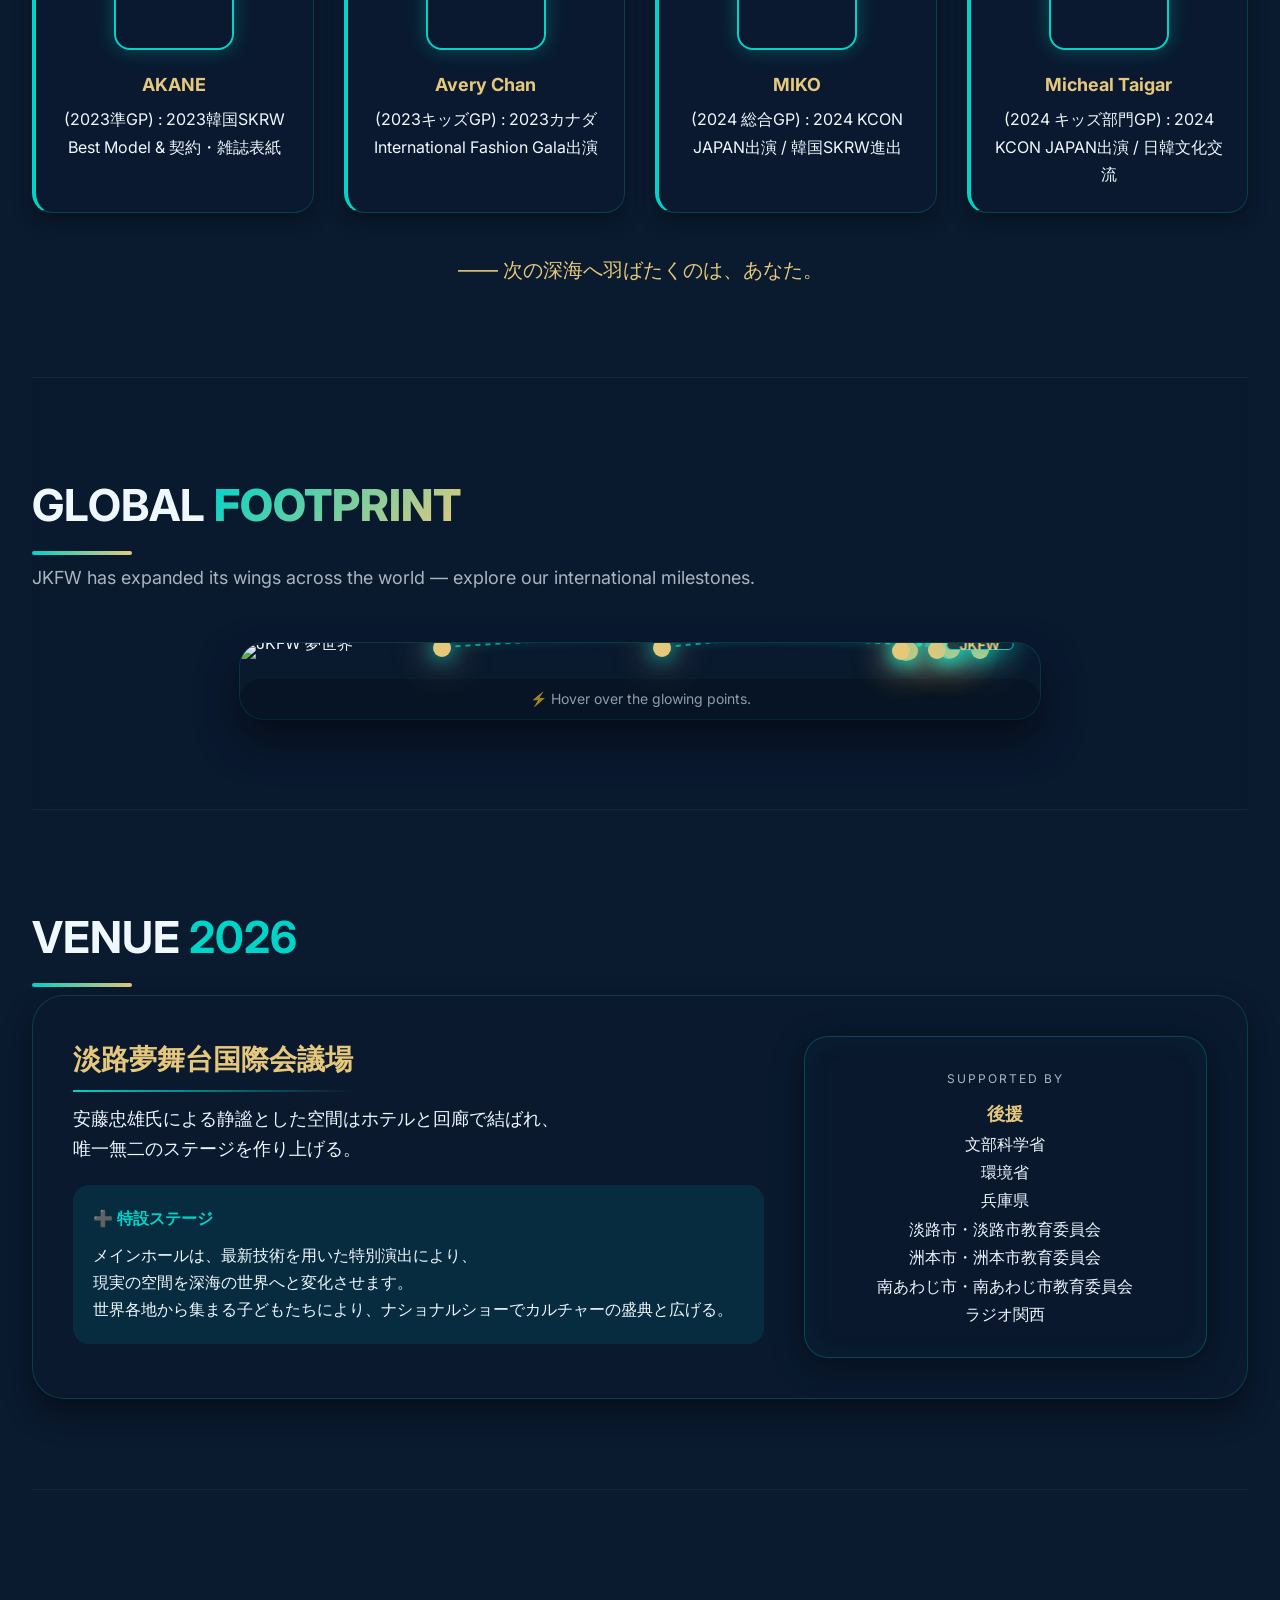
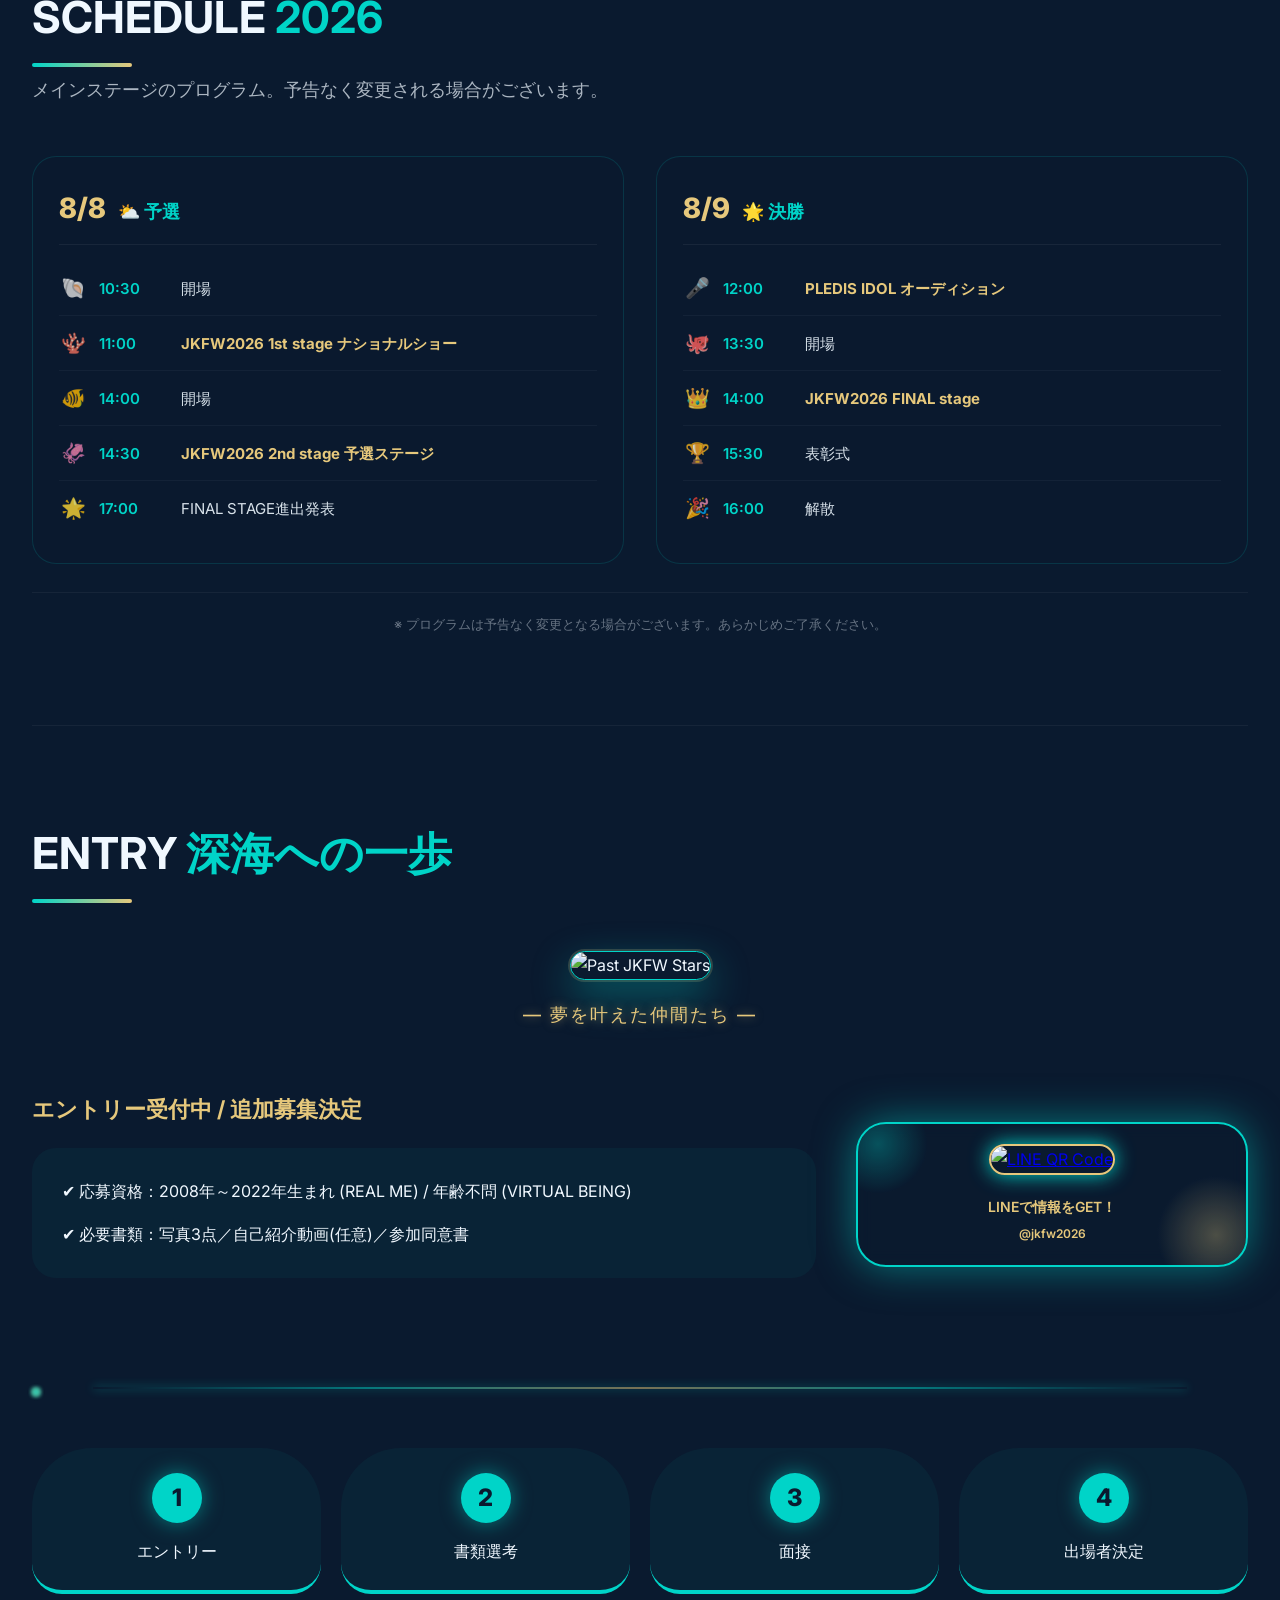
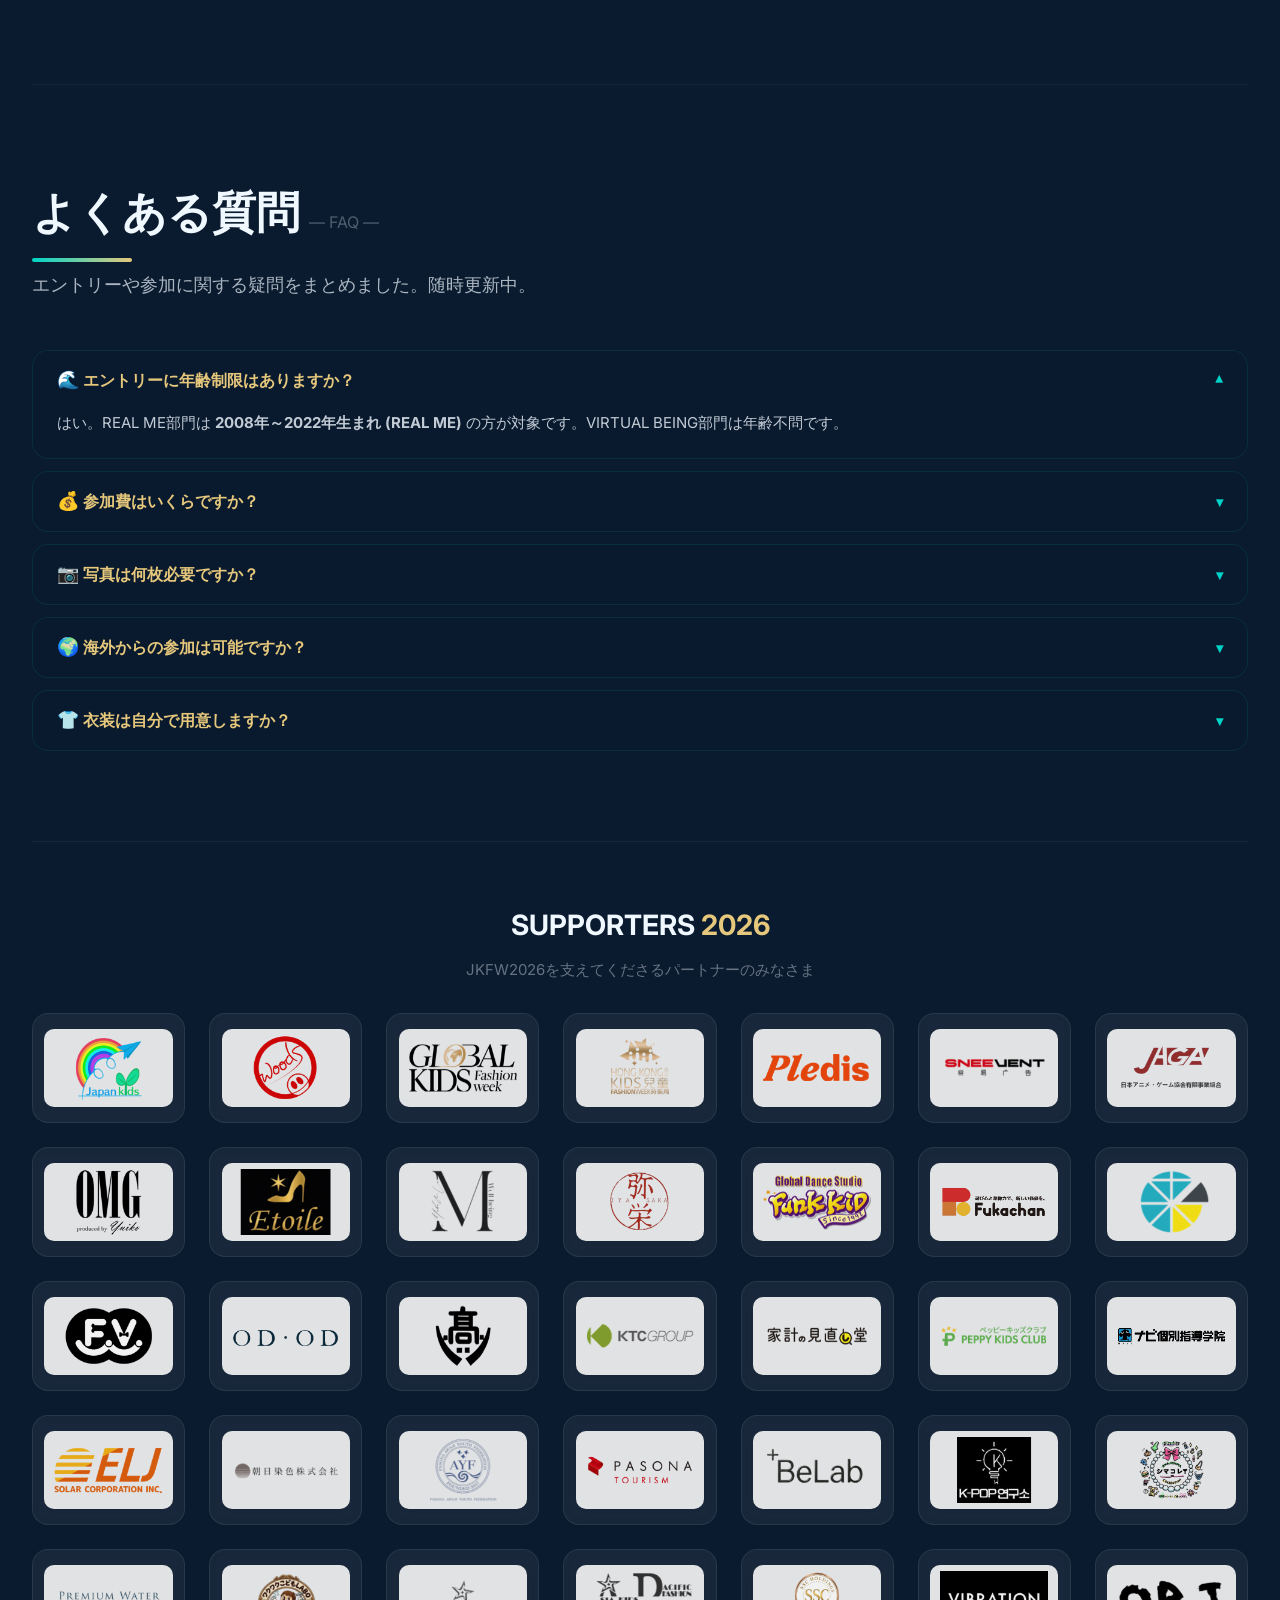
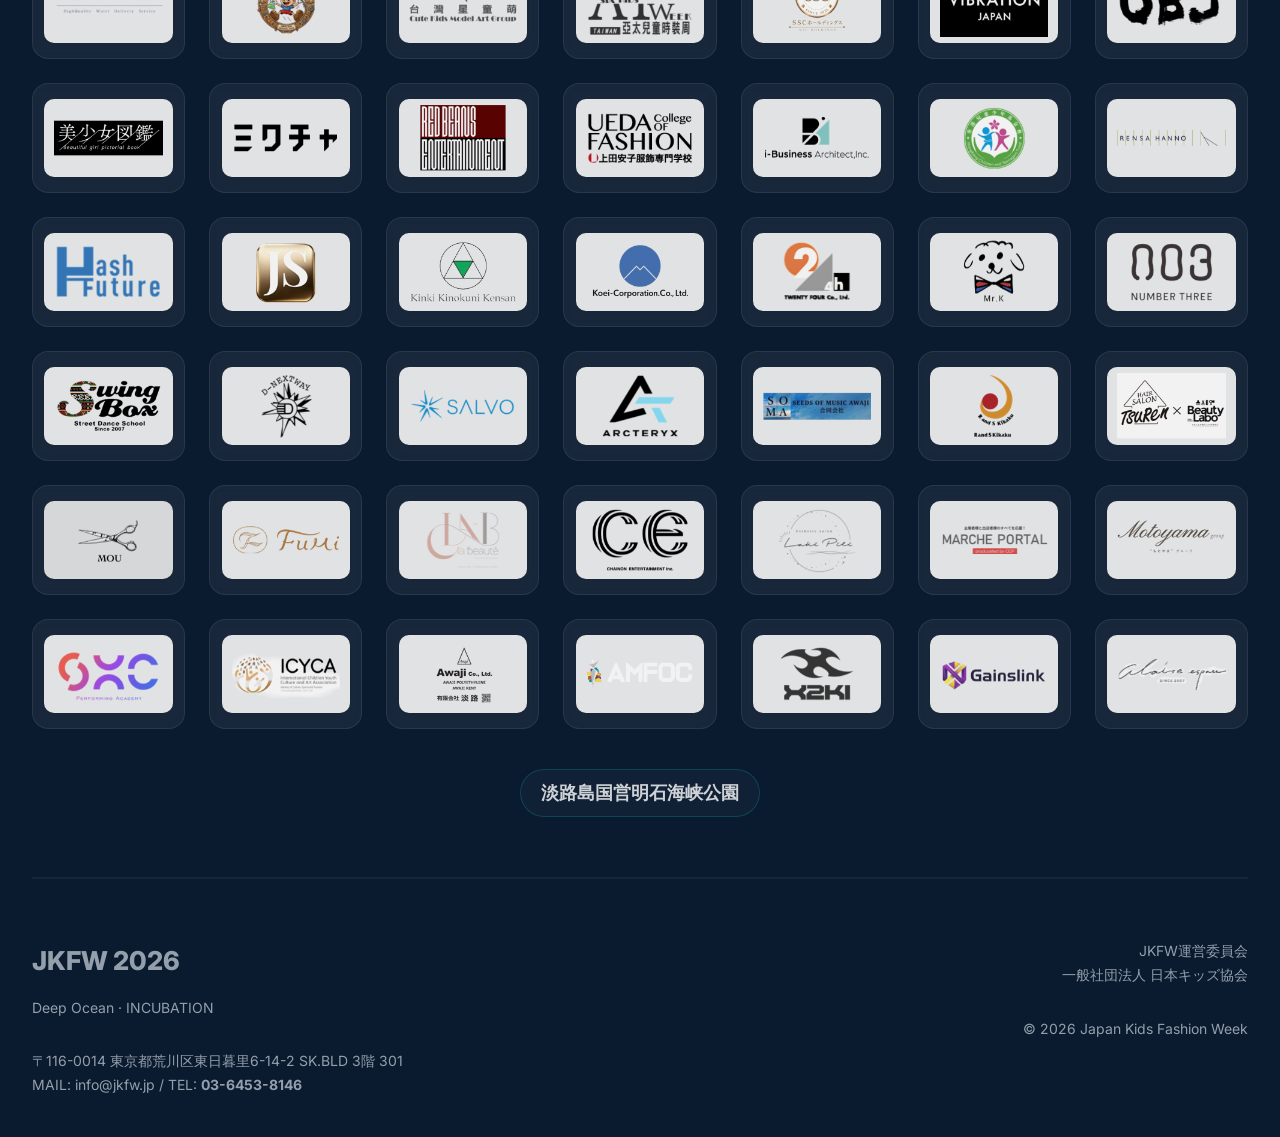
==== commit fae74c74: "Update index.html" ====
--- a/index.html
+++ b/index.html
@@ -661,8 +661,8 @@
                 <a href="#models">MODELS</a>
                 <a href="#venue">VENUE</a>
                 <a href="#entry">ENTRY</a>
-                <a href="http://vote.jkfw2026.com/" id="vote-btn" target="_blank" style="background:rgba(0,212,200,0.15);border:1px solid #00d4ff;padding:8px 20px;border-radius:40px;text-decoration:none;color:#fff;font-weight:700;transition:all 0.3s ease;display:inline-block;" onmouseover="this.style.background='rgba(0,212,200,0.3)'" onmouseout="this.style.background='rgba(0,212,200,0.15)'">🗳️ 投票する</a>
-                <a href="http://ticket.jkfw2026.com/" id="ticket-btn" target="_blank" style="background:rgba(0,212,200,0.15);border:1px solid #00d4ff;padding:8px 20px;border-radius:40px;text-decoration:none;color:#fff;font-weight:700;transition:all 0.3s ease;display:inline-block;" onmouseover="this.style.background='rgba(0,212,200,0.3)'" onmouseout="this.style.background='rgba(0,212,200,0.15)'">🎫 TICEKTへ</a>
+　　　　　　　　　　　　　<a href="vote/index.html" class="special-lp">📸 参加者STARS</a>
+　　　　　　　　　　　　　<a href="vote/rank.html" class="special-lp">🏆 投票結果</a>
                 <a href="dreamworldfes.html" target="_blank" class="special-lp">🎈 DREAM WORLD FES夏祭り 🎈</a>
             </div>
         </div>
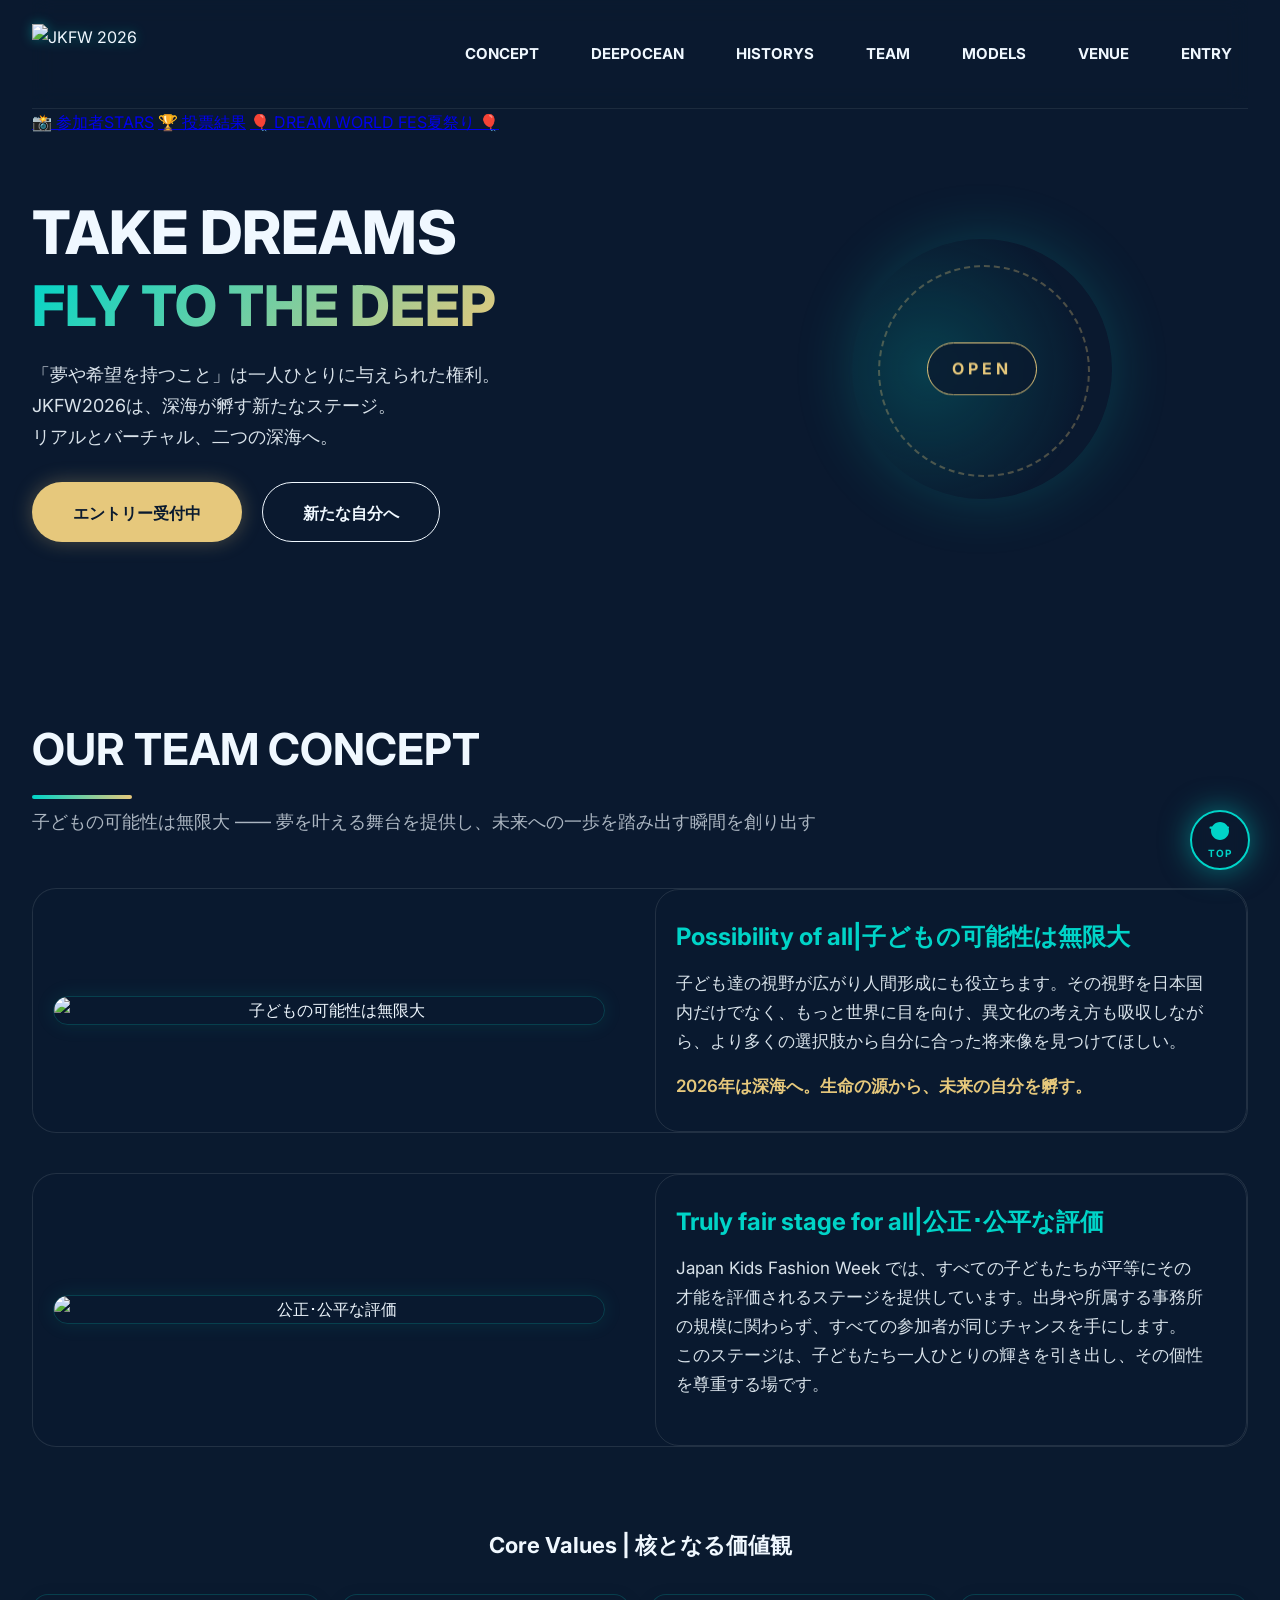
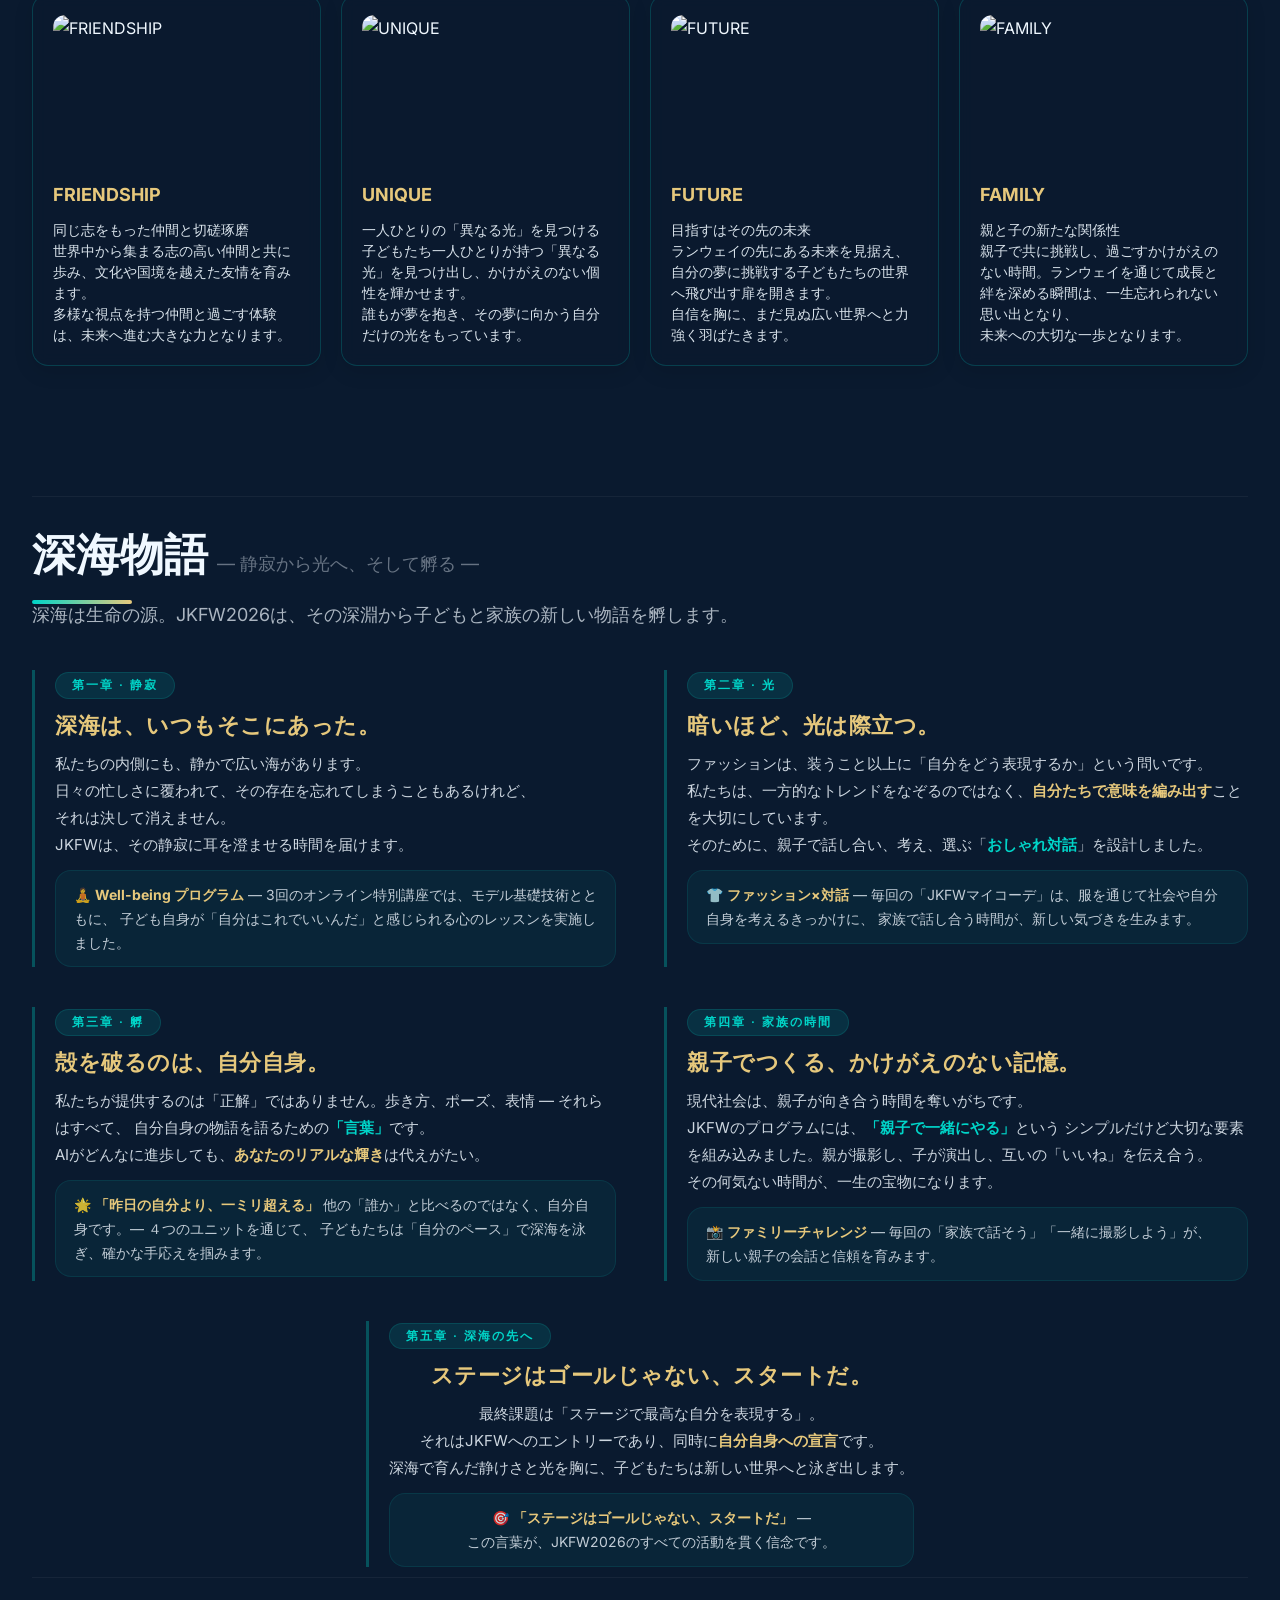
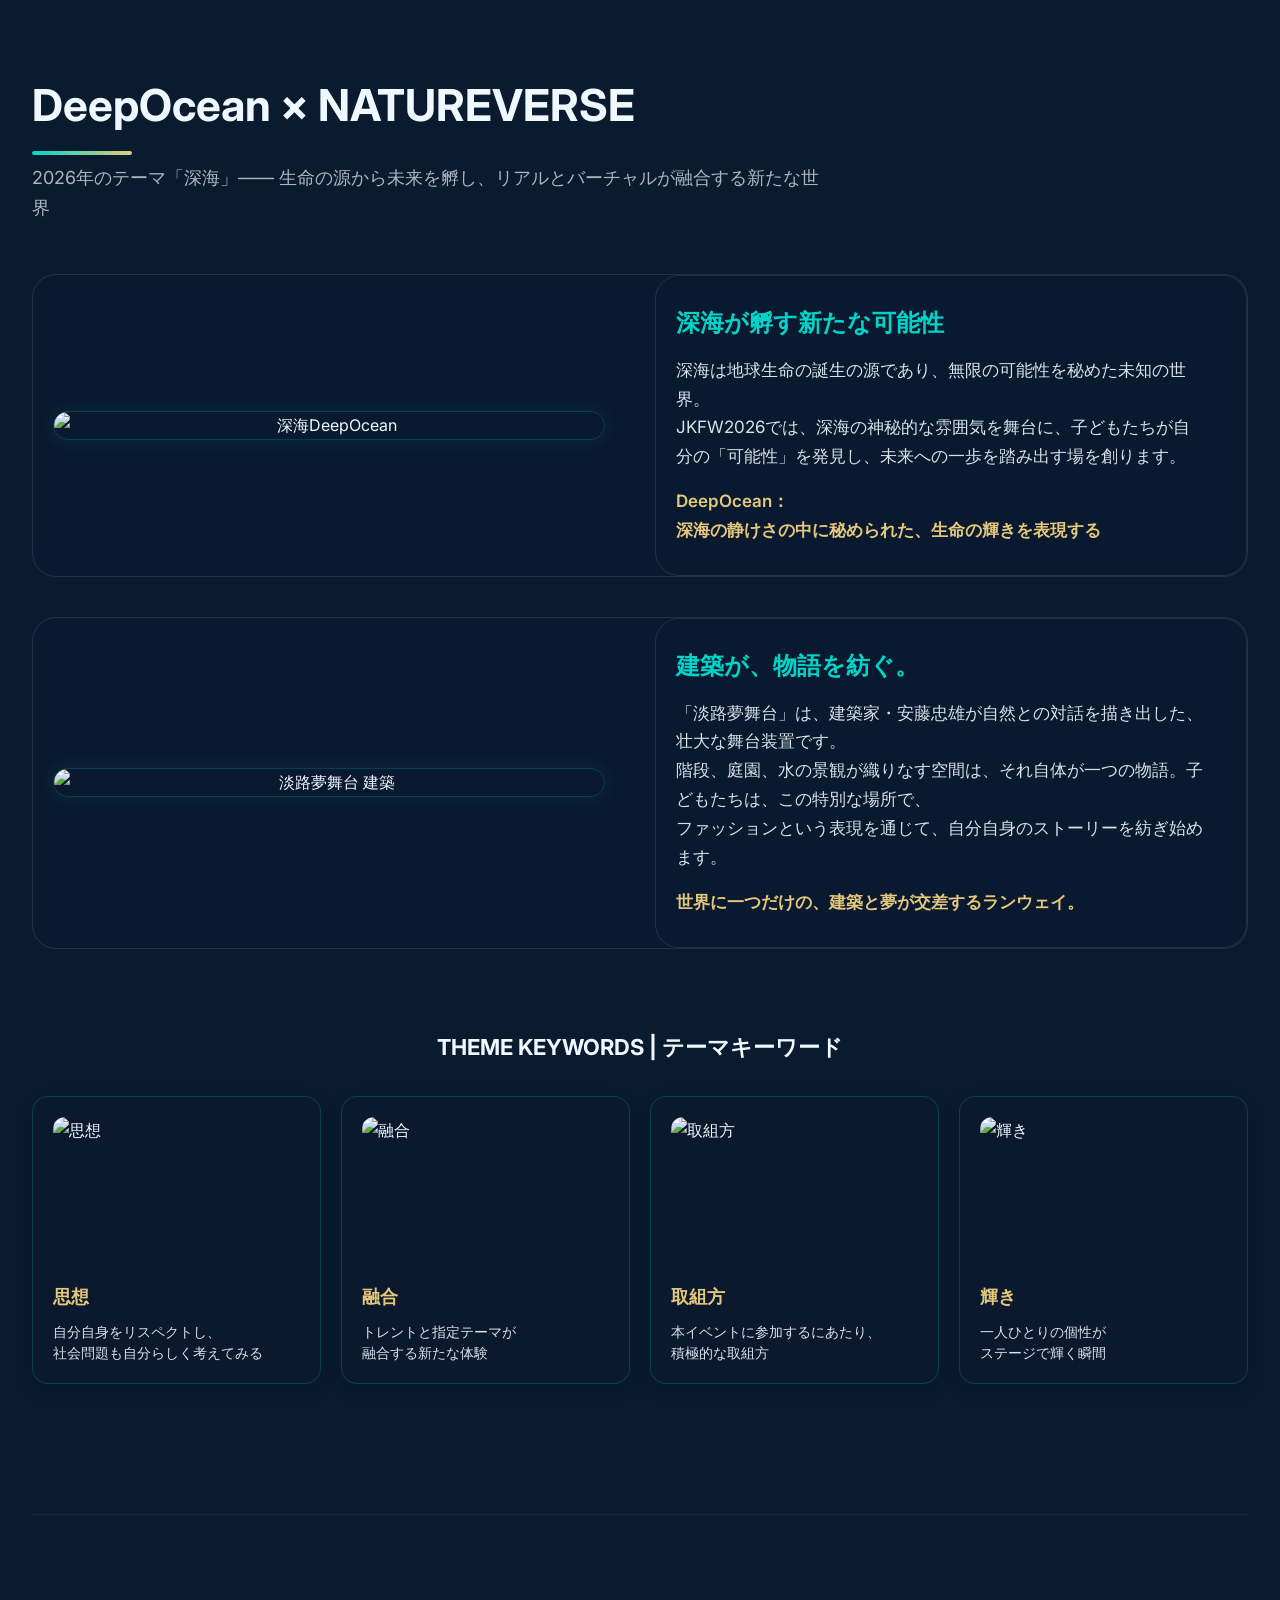
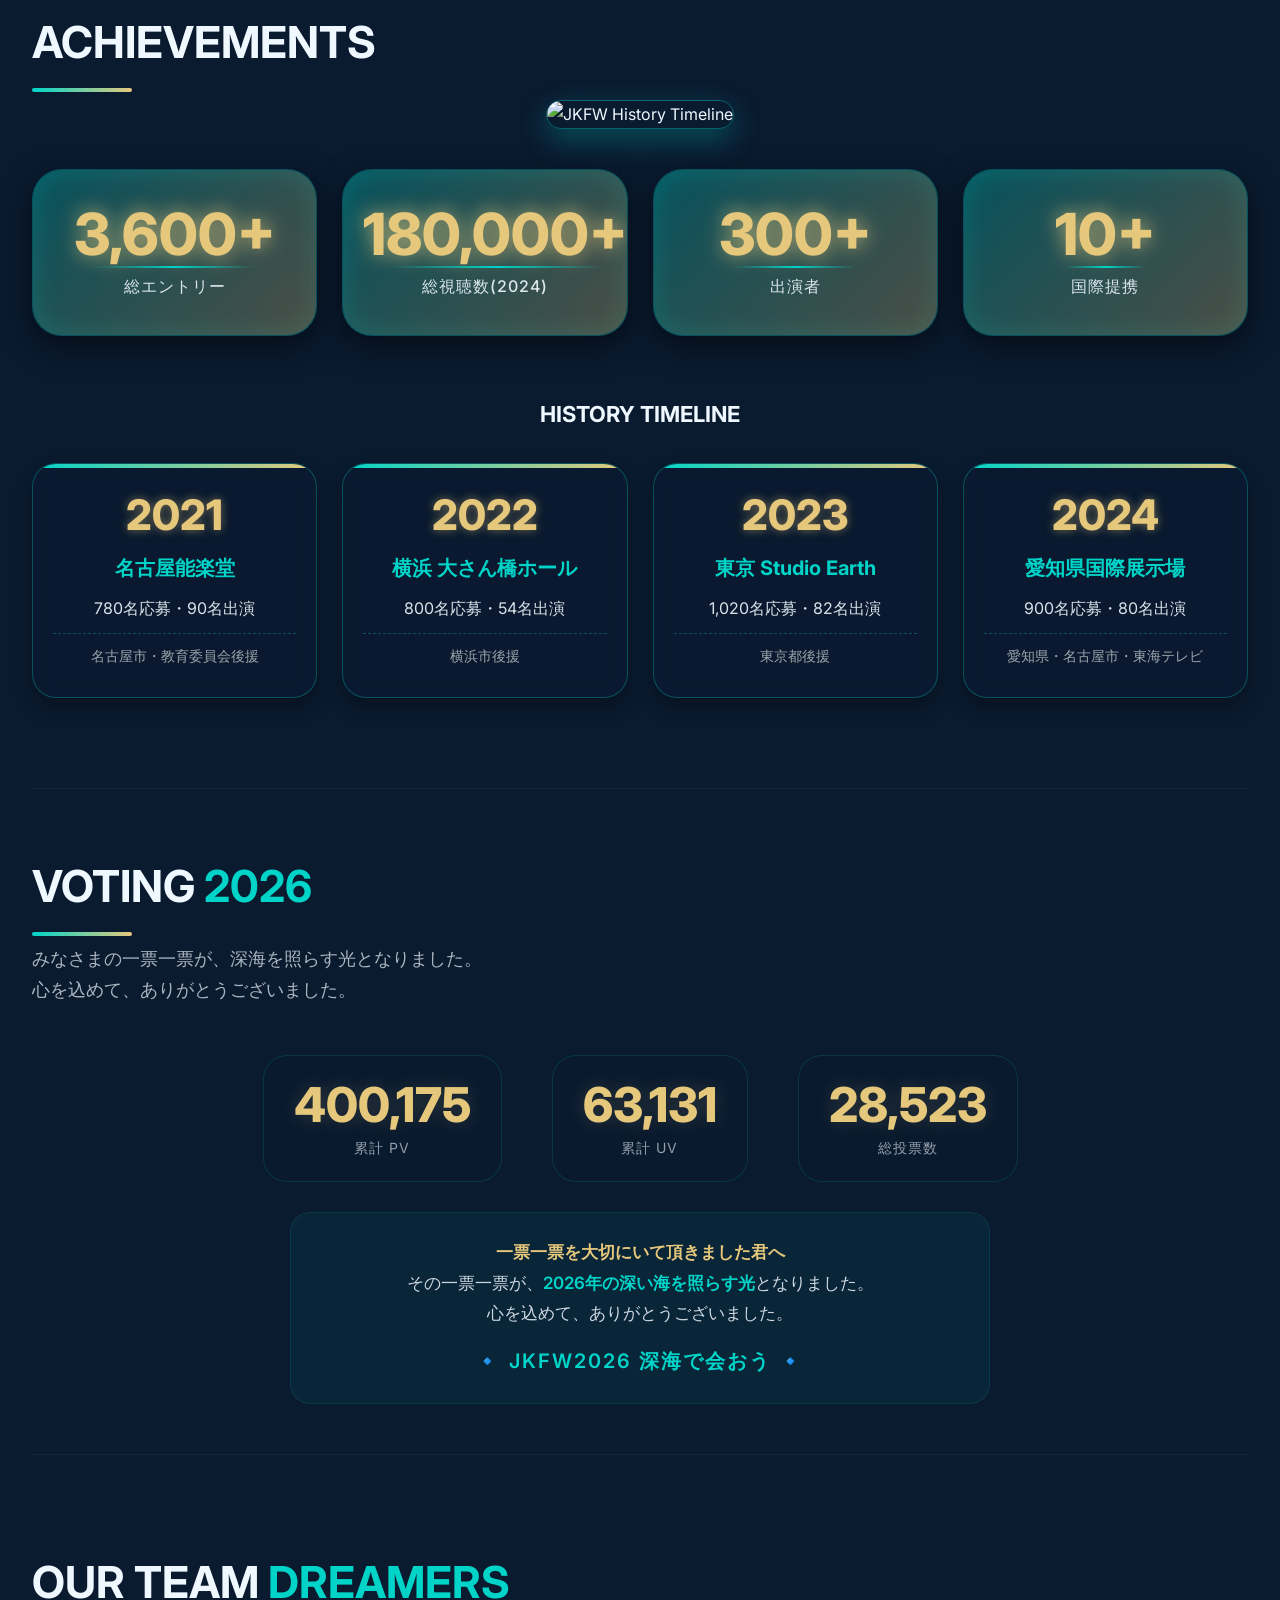
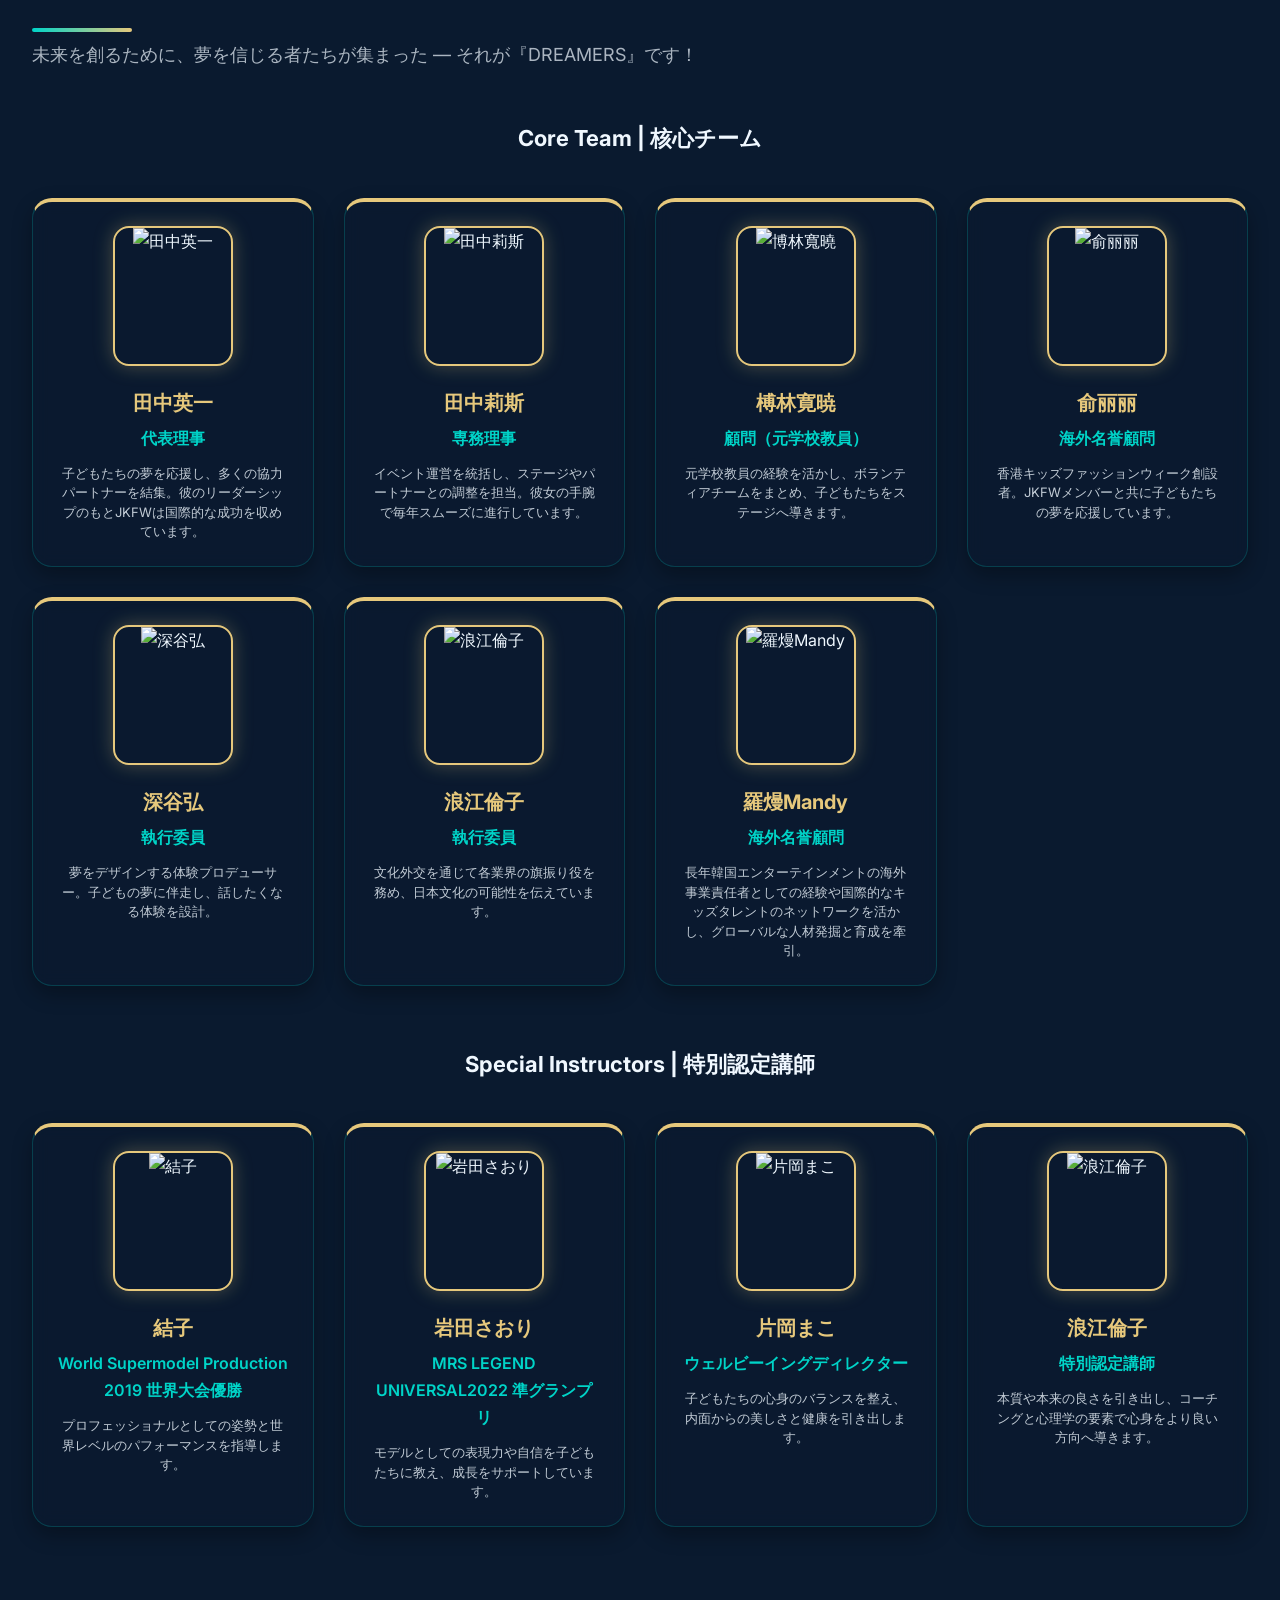
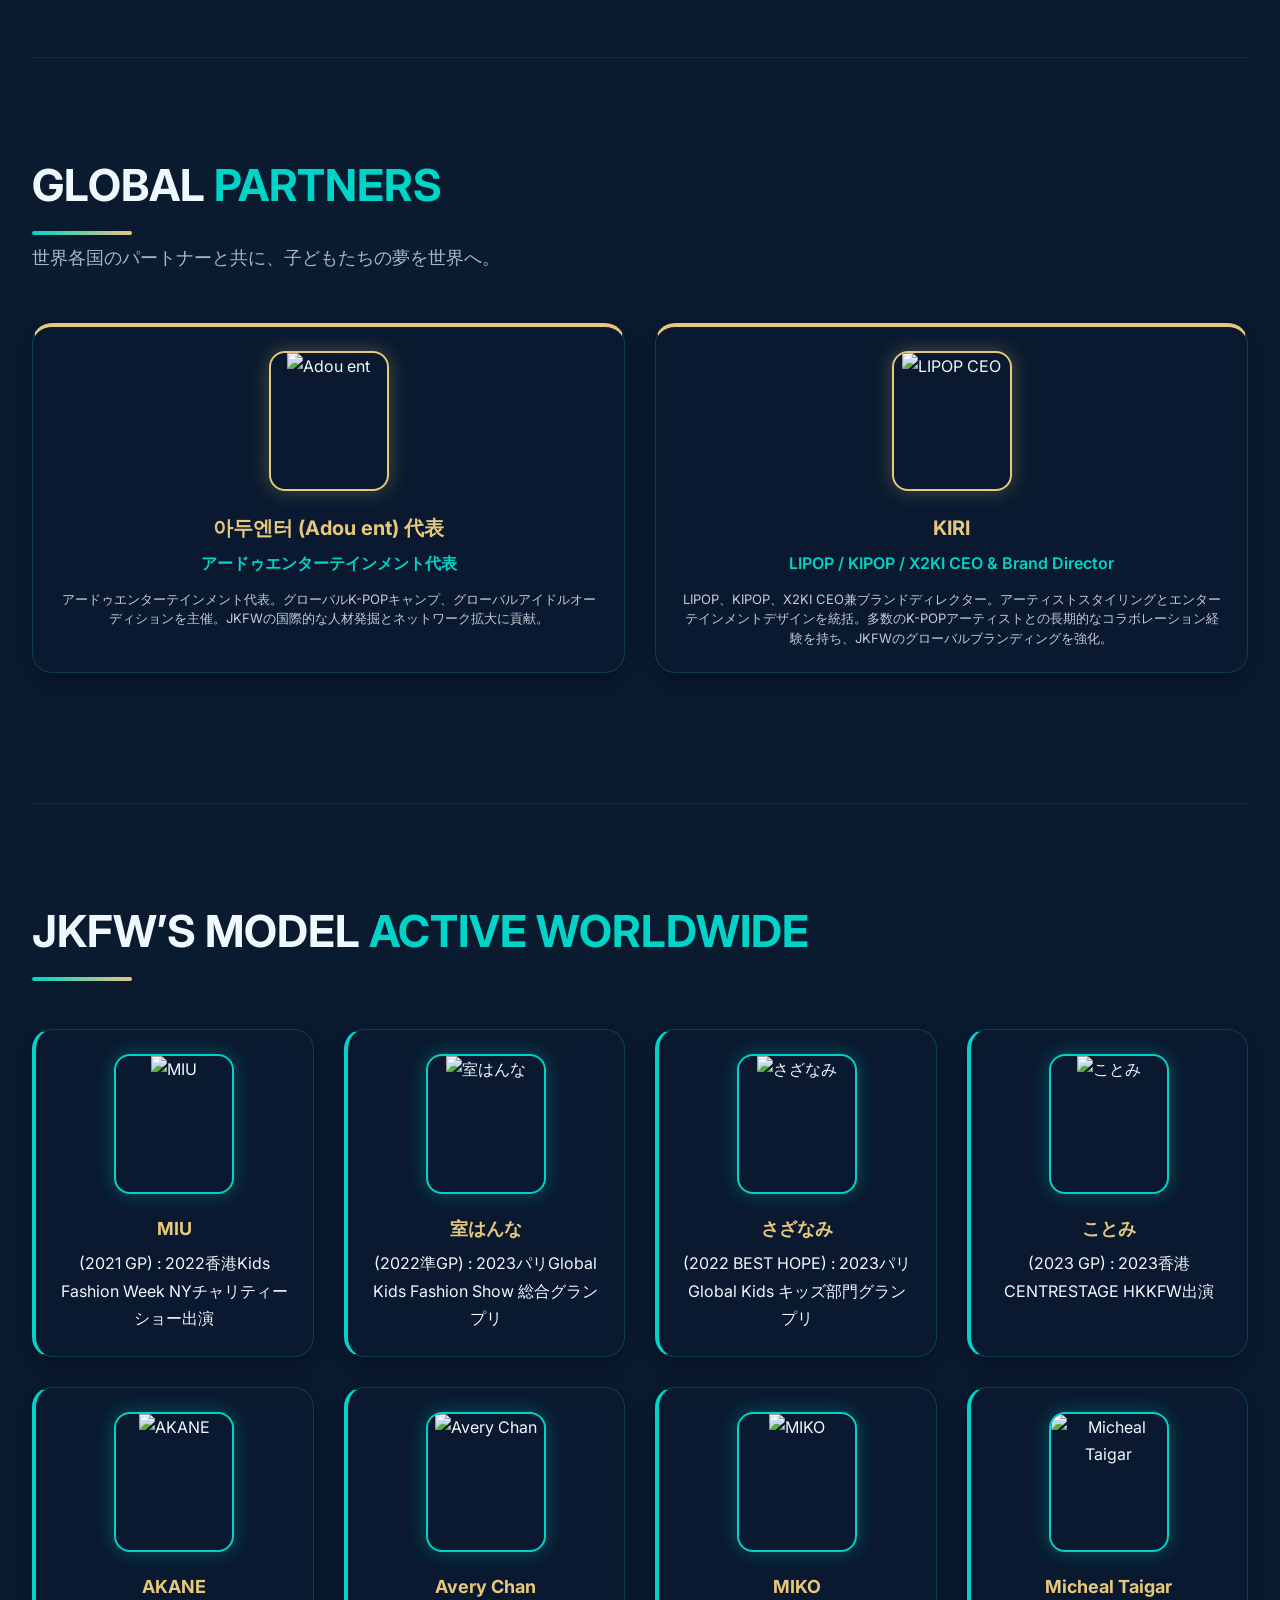
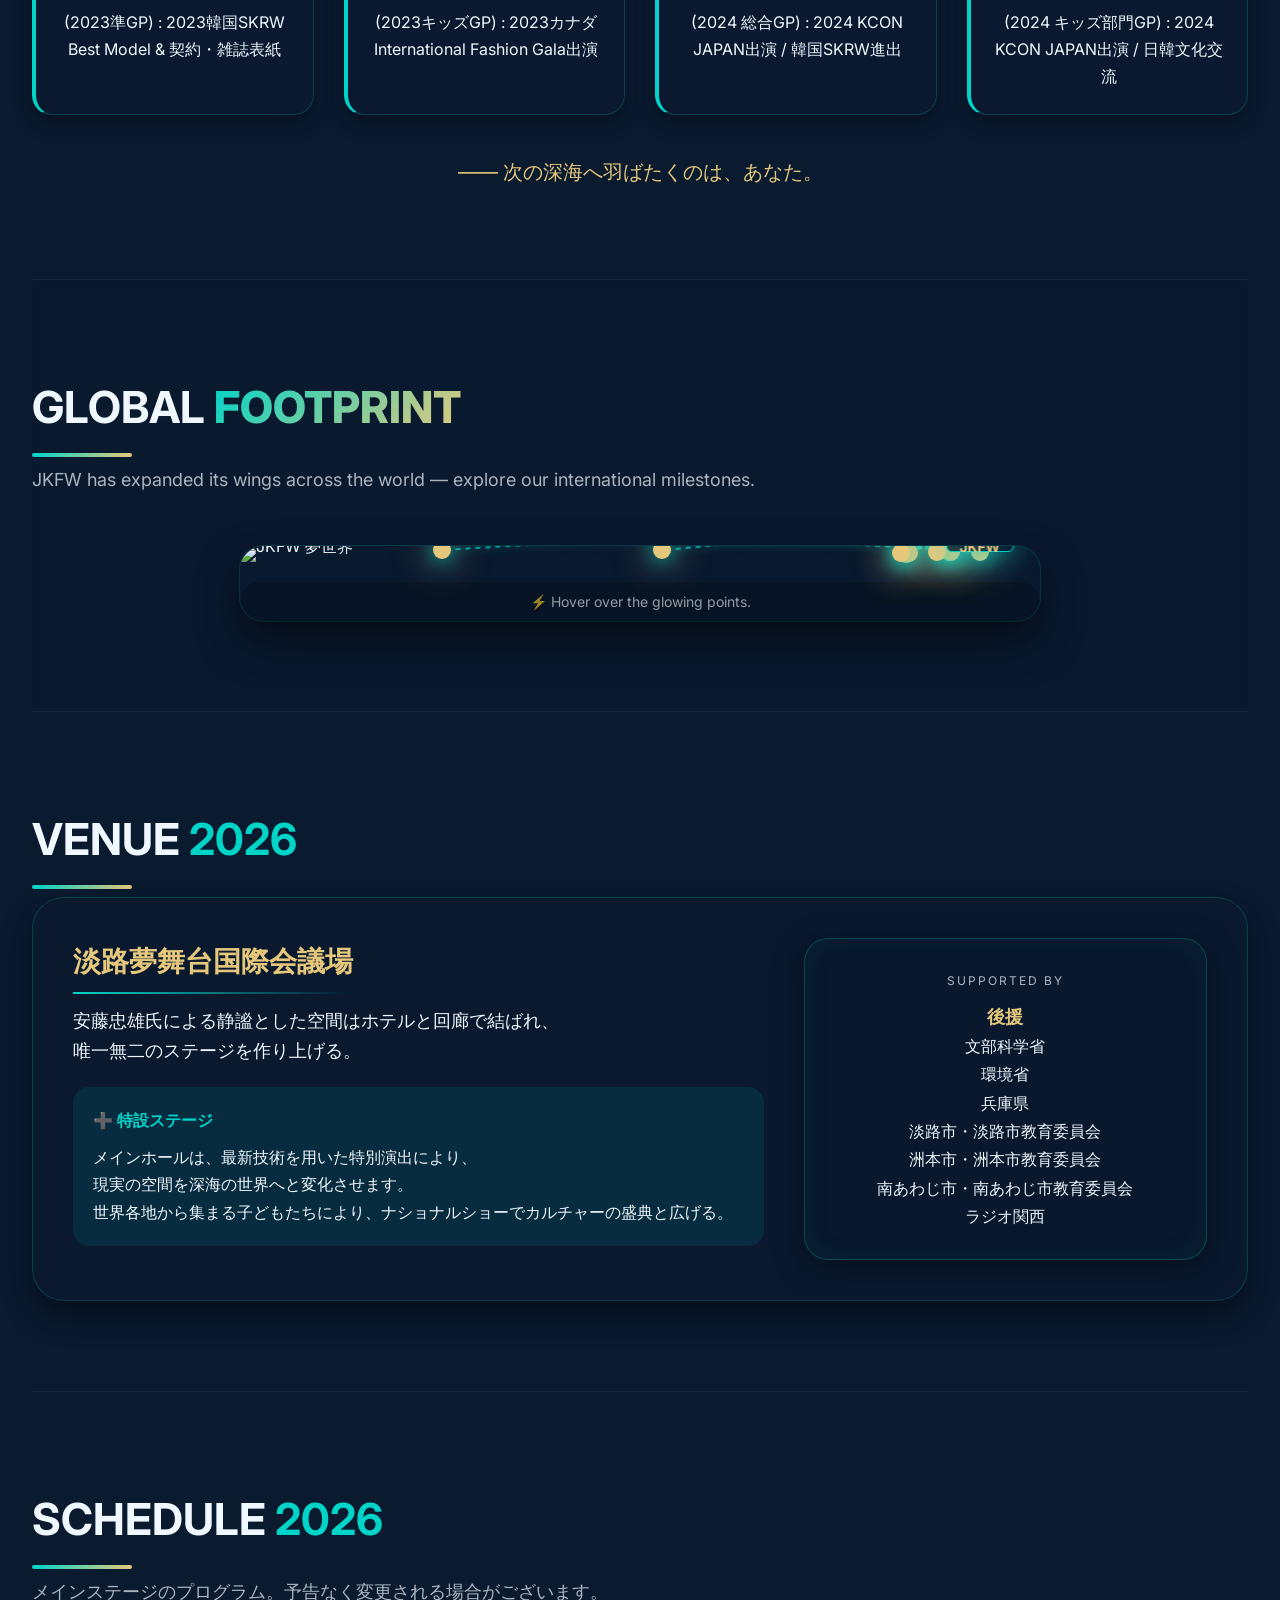
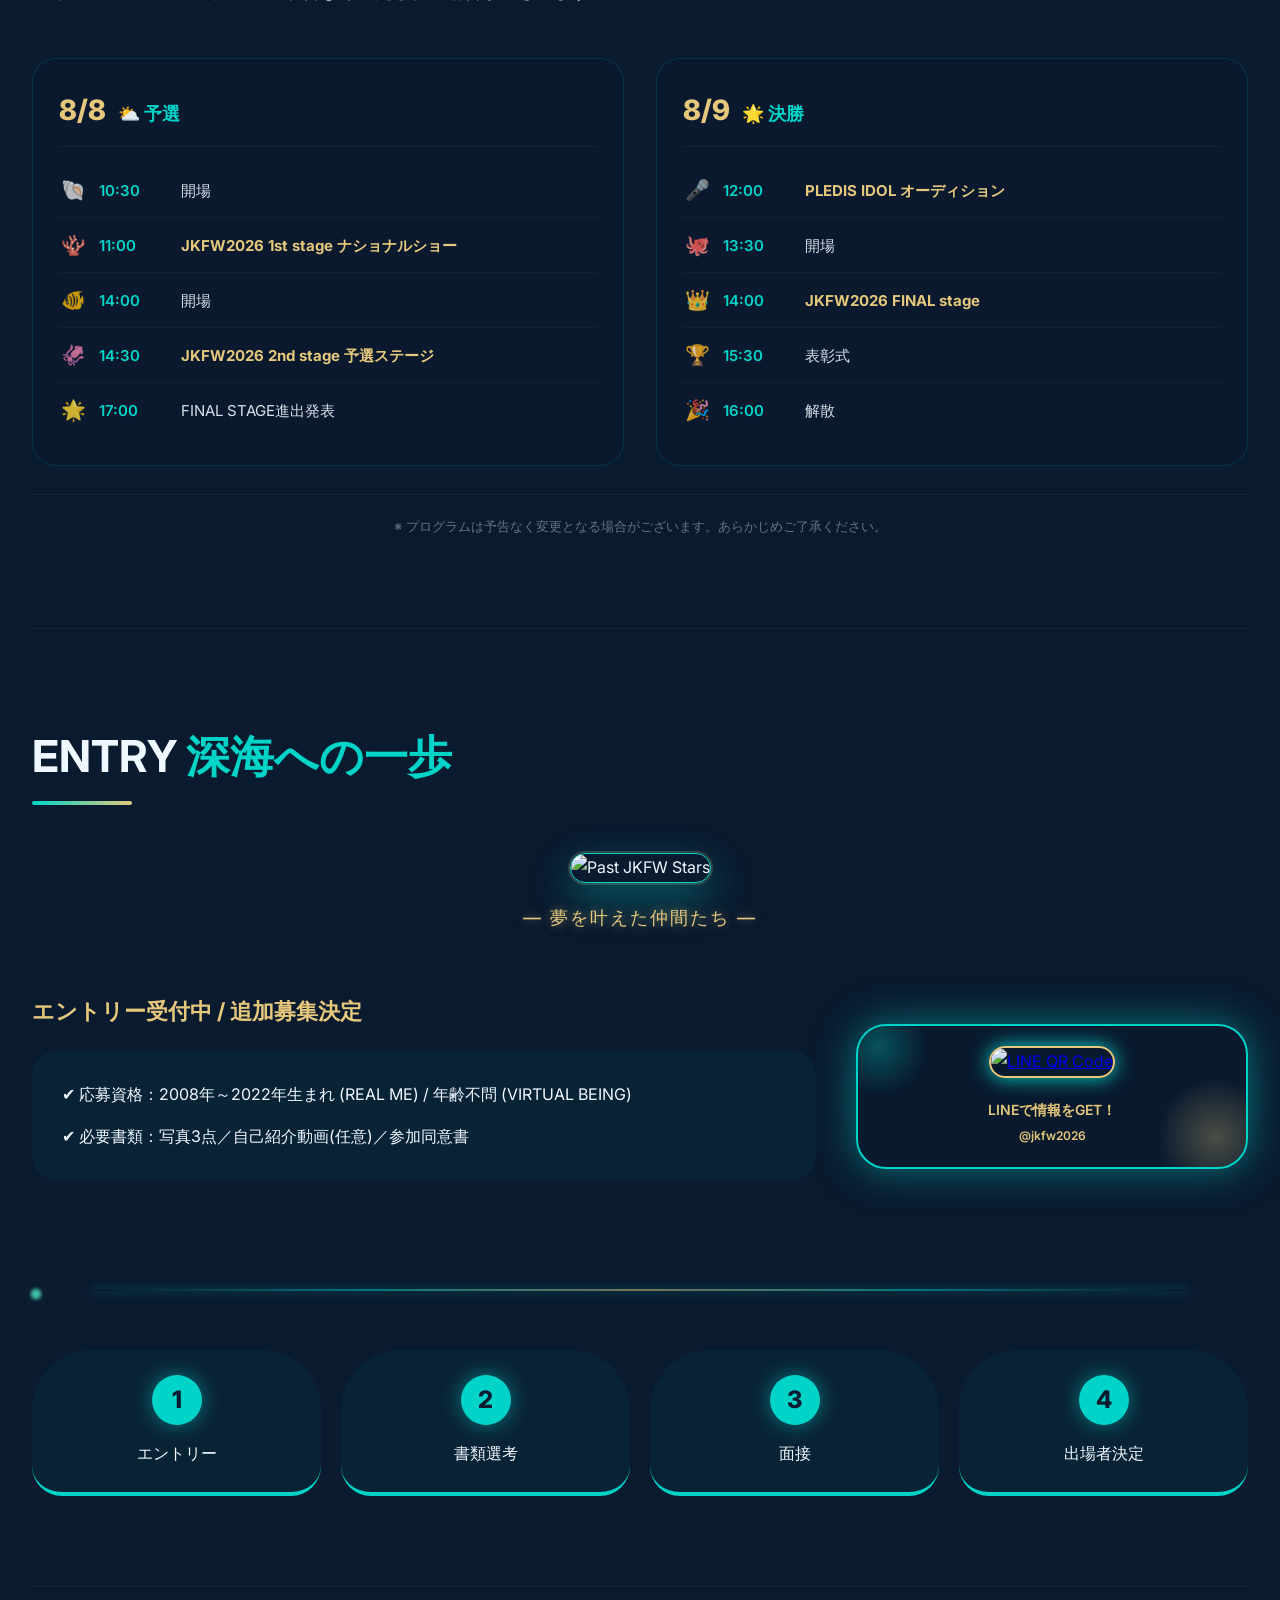
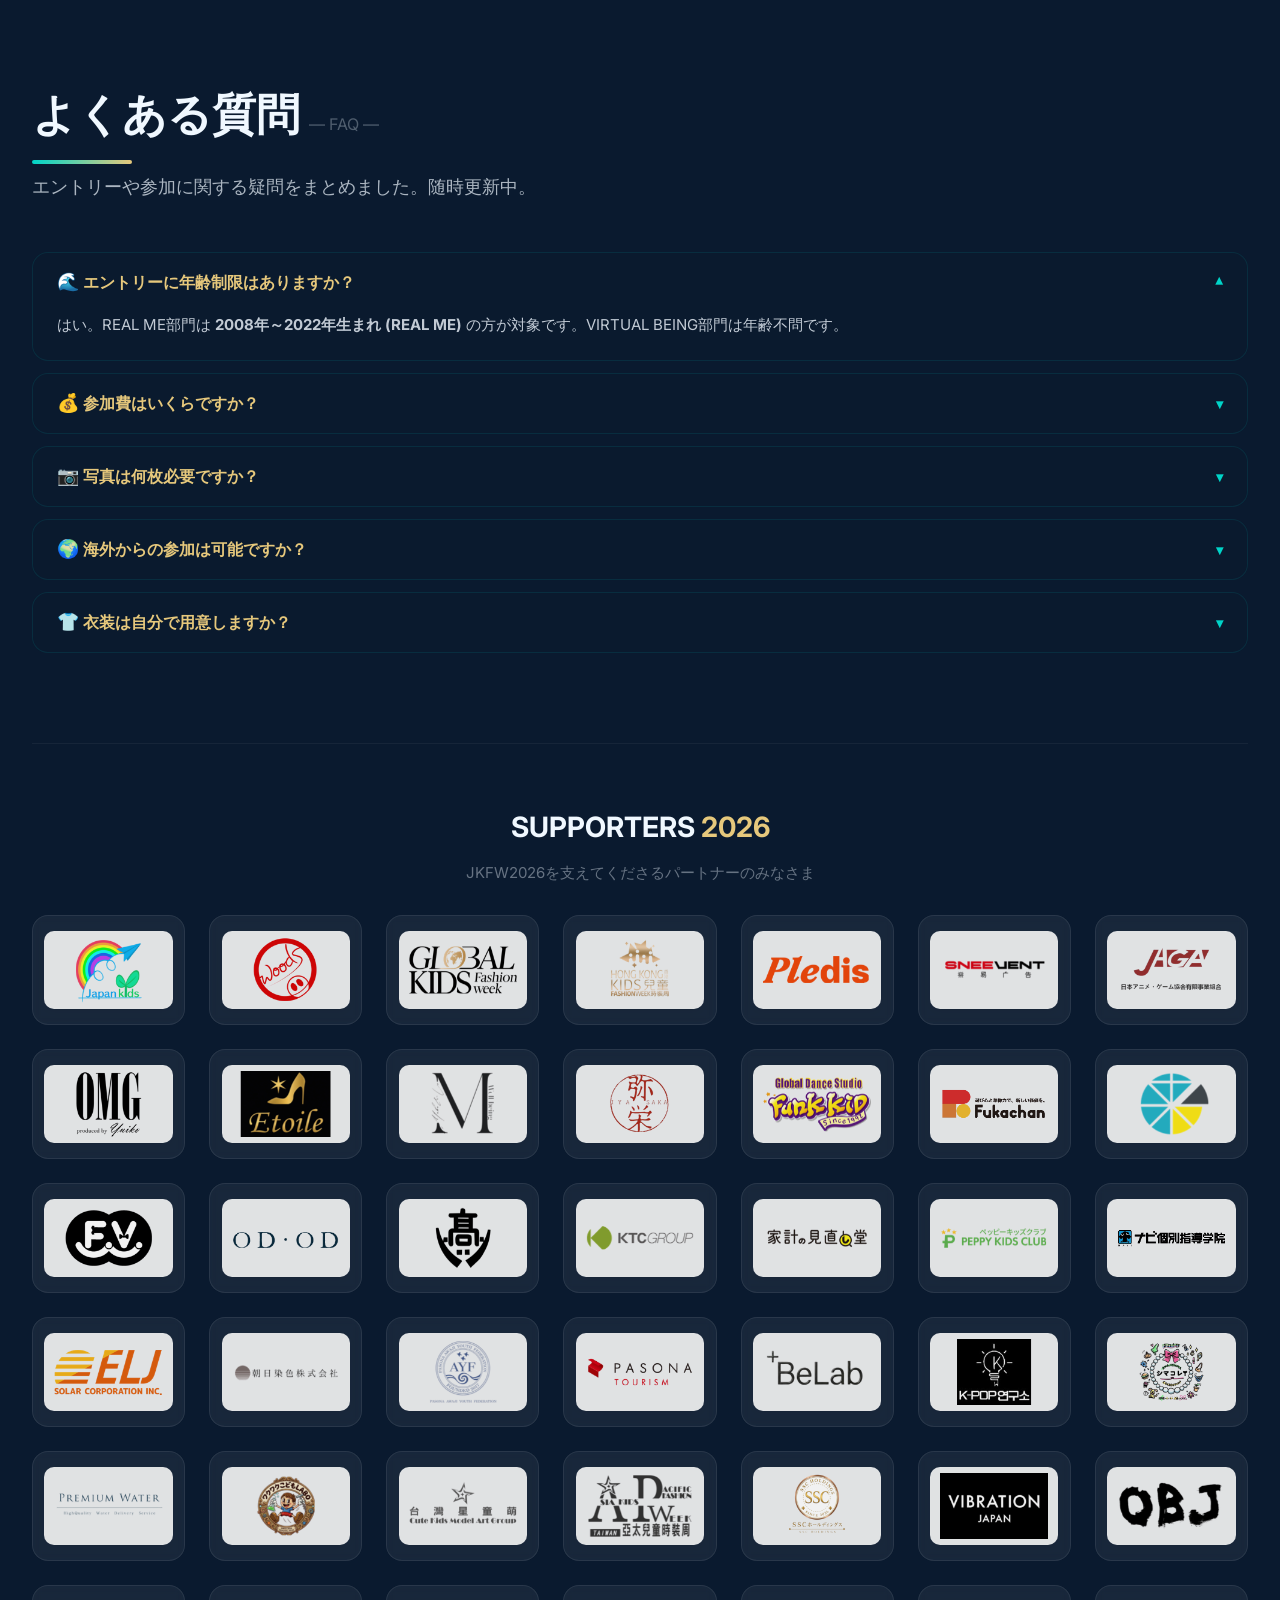
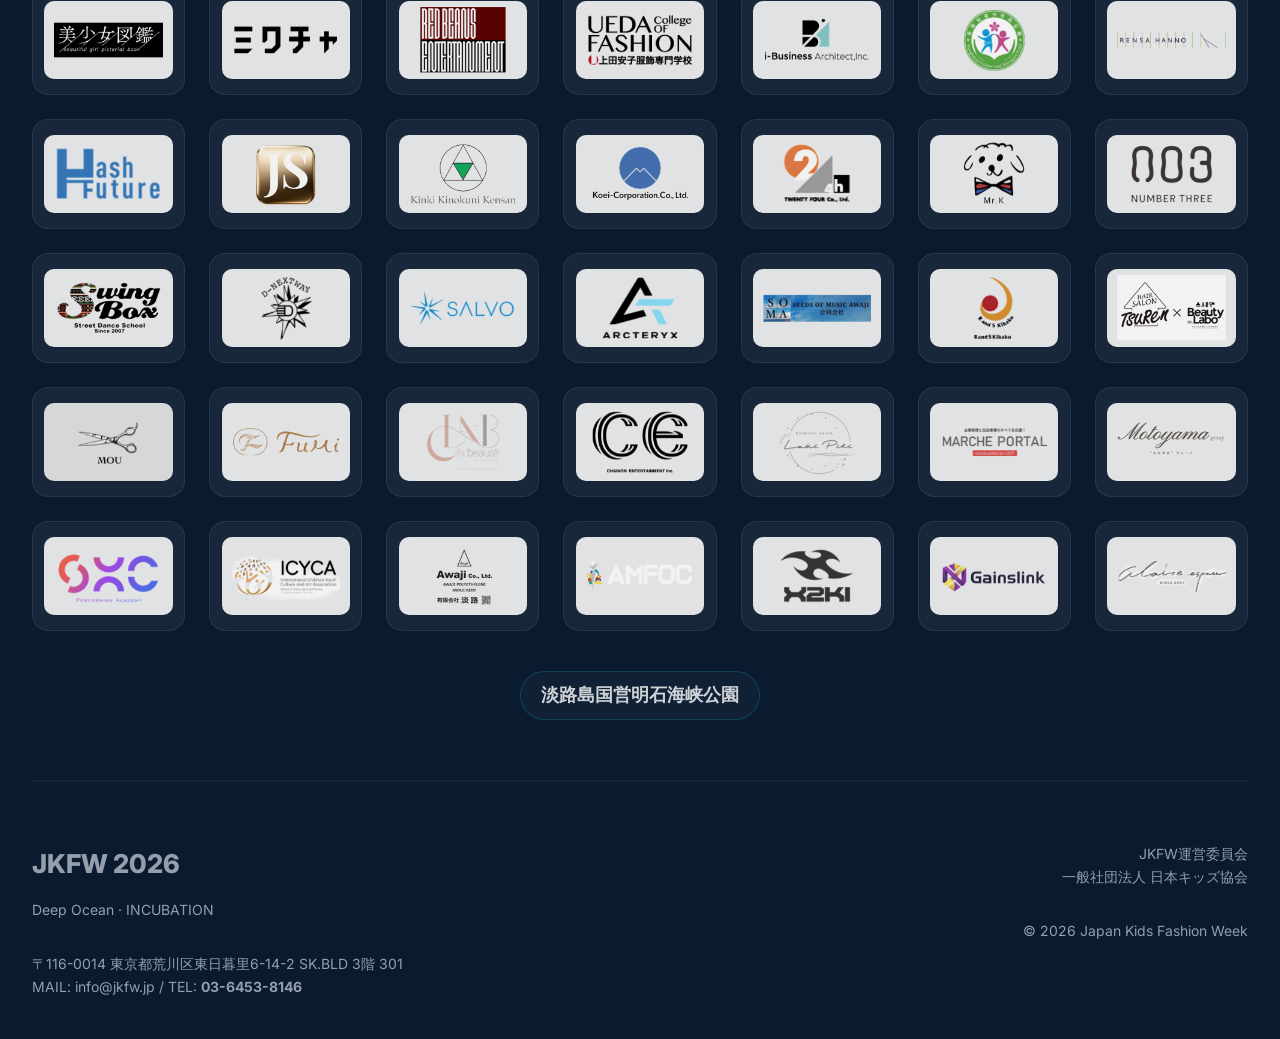
==== commit 2326e3a5: "Update index.html" ====
--- a/index.html
+++ b/index.html
@@ -648,25 +648,28 @@
     </div>
     <canvas id="bubble-canvas"></canvas>
 
-    <div class="container">
-        <div class="navbar">
-            <div class="logo">
-                <img src="logo-nav.png" alt="JKFW 2026" class="nav-logo-main">
-            </div>
-            <div class="nav-links">
-                <a href="#concept">CONCEPT</a>
-                <a href="#theme">DEEPOCEAN</a>
-                <a href="#stats">HISTORYS</a>
-                <a href="#team">TEAM</a>
-                <a href="#models">MODELS</a>
-                <a href="#venue">VENUE</a>
-                <a href="#entry">ENTRY</a>
-　　　　　　　　　　　　　<a href="vote/index.html" class="special-lp">📸 参加者STARS</a>
-　　　　　　　　　　　　　<a href="vote/rank.html" class="special-lp">🏆 投票結果</a>
-                <a href="dreamworldfes.html" target="_blank" class="special-lp">🎈 DREAM WORLD FES夏祭り 🎈</a>
-            </div>
+<div class="container">
+    <div class="navbar">
+        <div class="logo">
+            <img src="logo-nav.png" alt="JKFW 2026" class="nav-logo-main">
+        </div>
+        <div class="nav-links">
+            <a href="#concept">CONCEPT</a>
+            <a href="#theme">DEEPOCEAN</a>
+            <a href="#stats">HISTORYS</a>
+            <a href="#team">TEAM</a>
+            <a href="#models">MODELS</a>
+            <a href="#venue">VENUE</a>
+            <a href="#entry">ENTRY</a>
         </div>
     </div>
+    <!-- 操作按钮独立一行，紧密排列 -->
+    <div class="nav-action-bar">
+        <a href="vote/index.html" class="nav-action-btn">📸 参加者STARS</a>
+        <a href="vote/rank.html" class="nav-action-btn">🏆 投票結果</a>
+        <a href="dreamworldfes.html" target="_blank" class="nav-action-btn special-lp">🎈 DREAM WORLD FES夏祭り 🎈</a>
+    </div>
+</div>
 
     <a href="#top" class="jellyfish-top" title="トップへ戻る">
         <svg xmlns="http://www.w3.org/2000/svg" viewBox="0 0 512 512" width="24" height="24" fill="currentColor" style="margin-bottom:2px;">
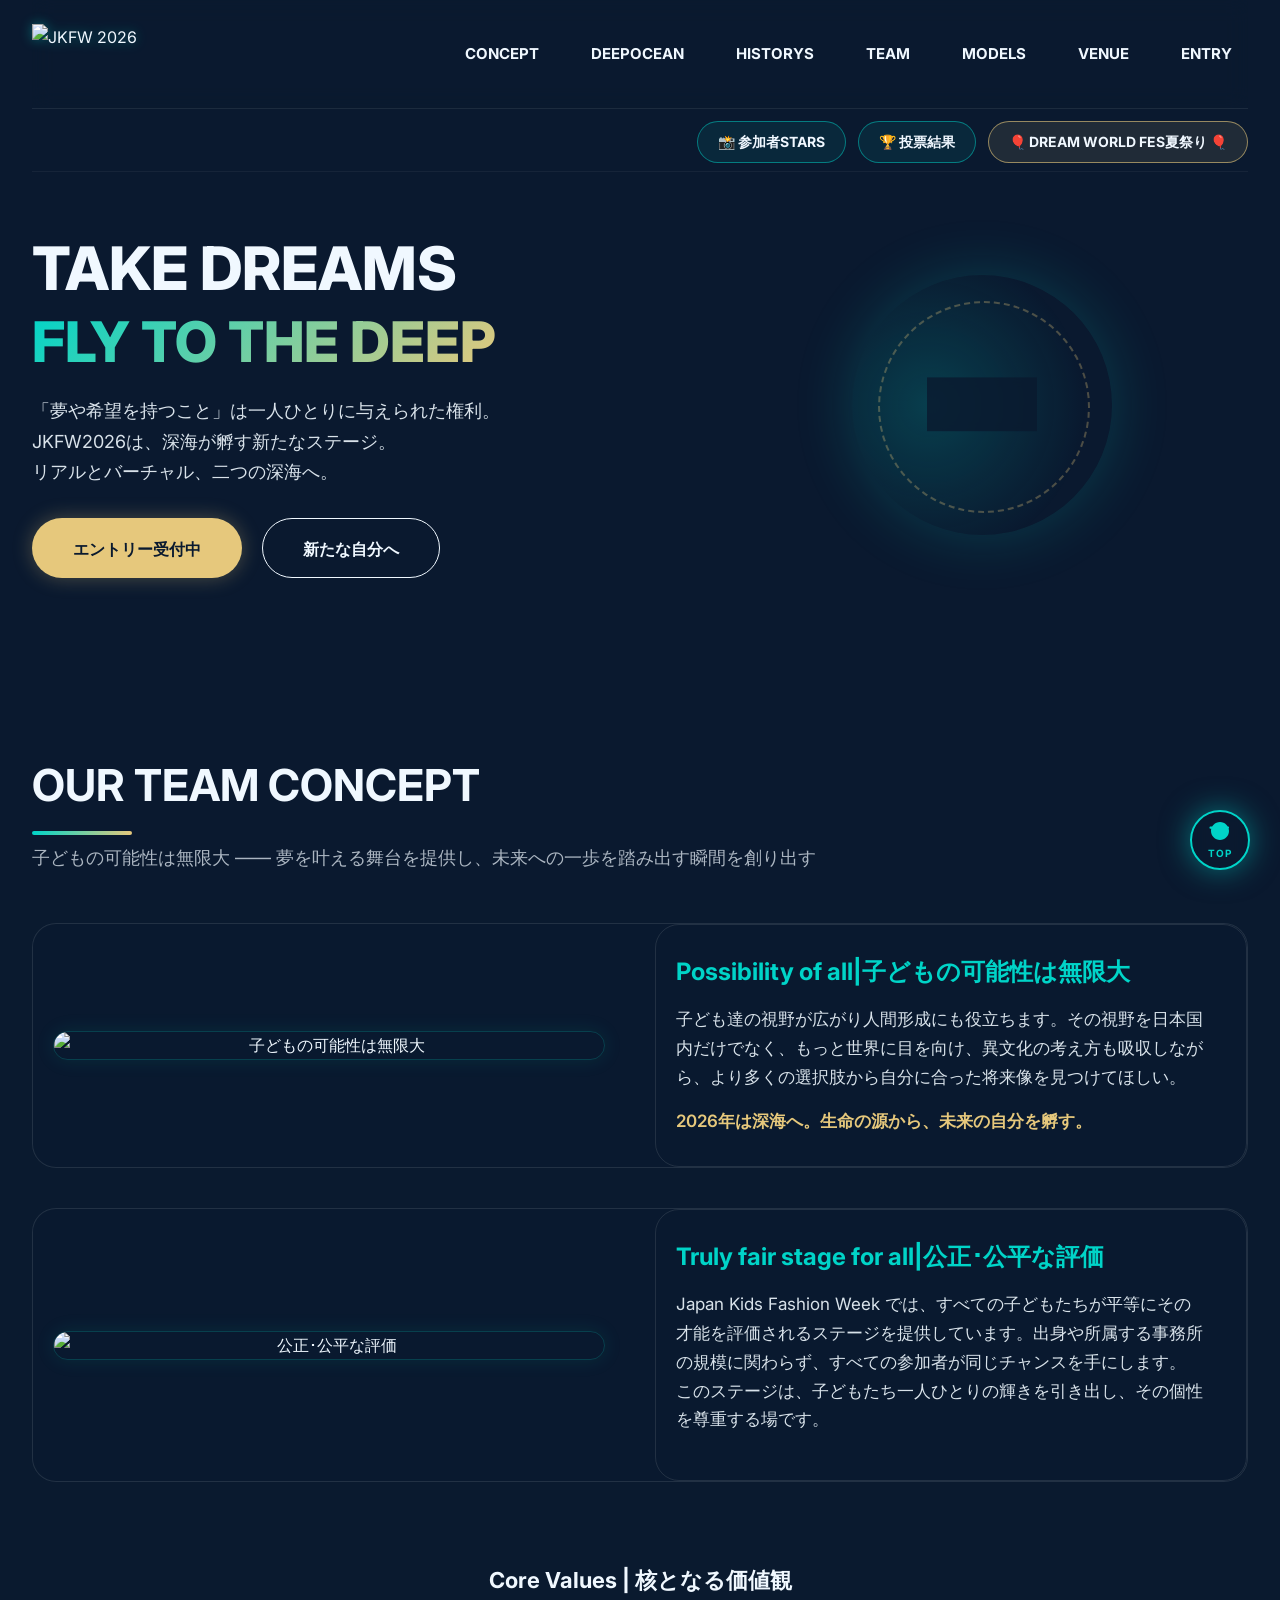
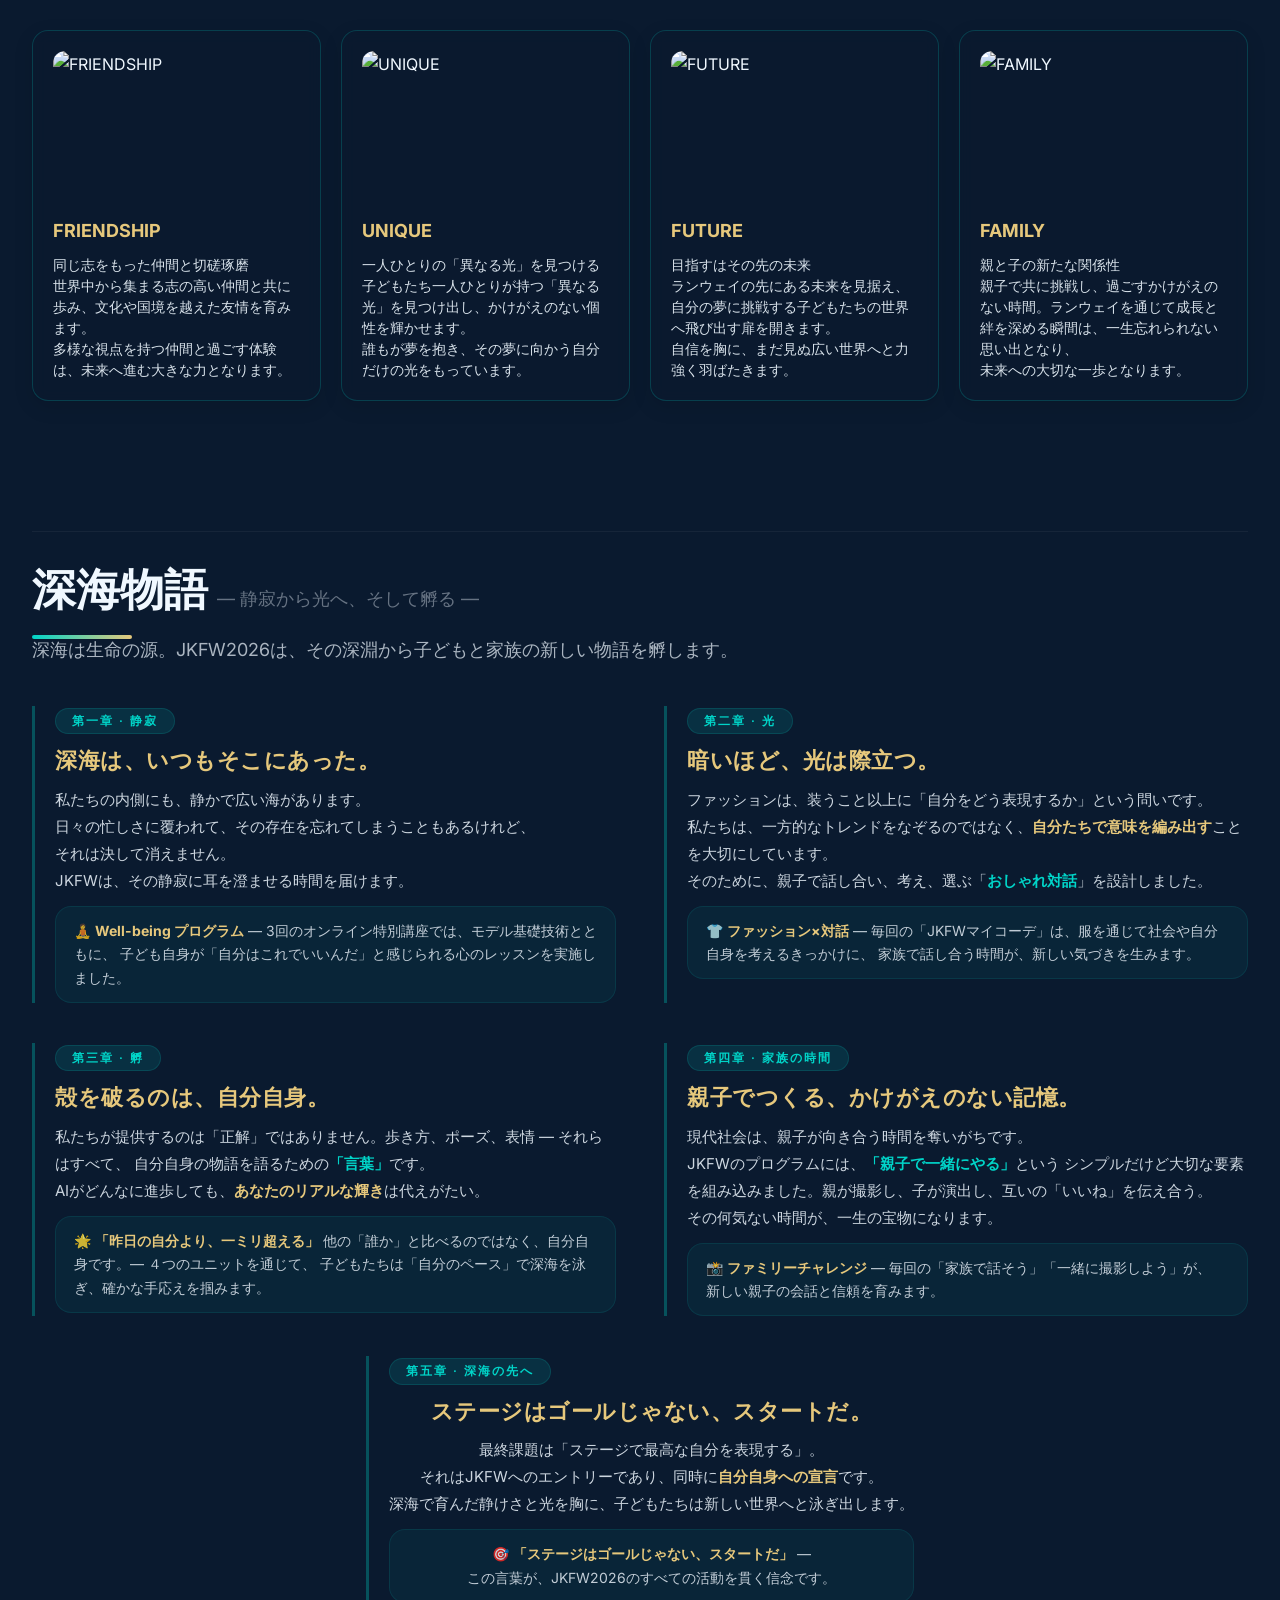
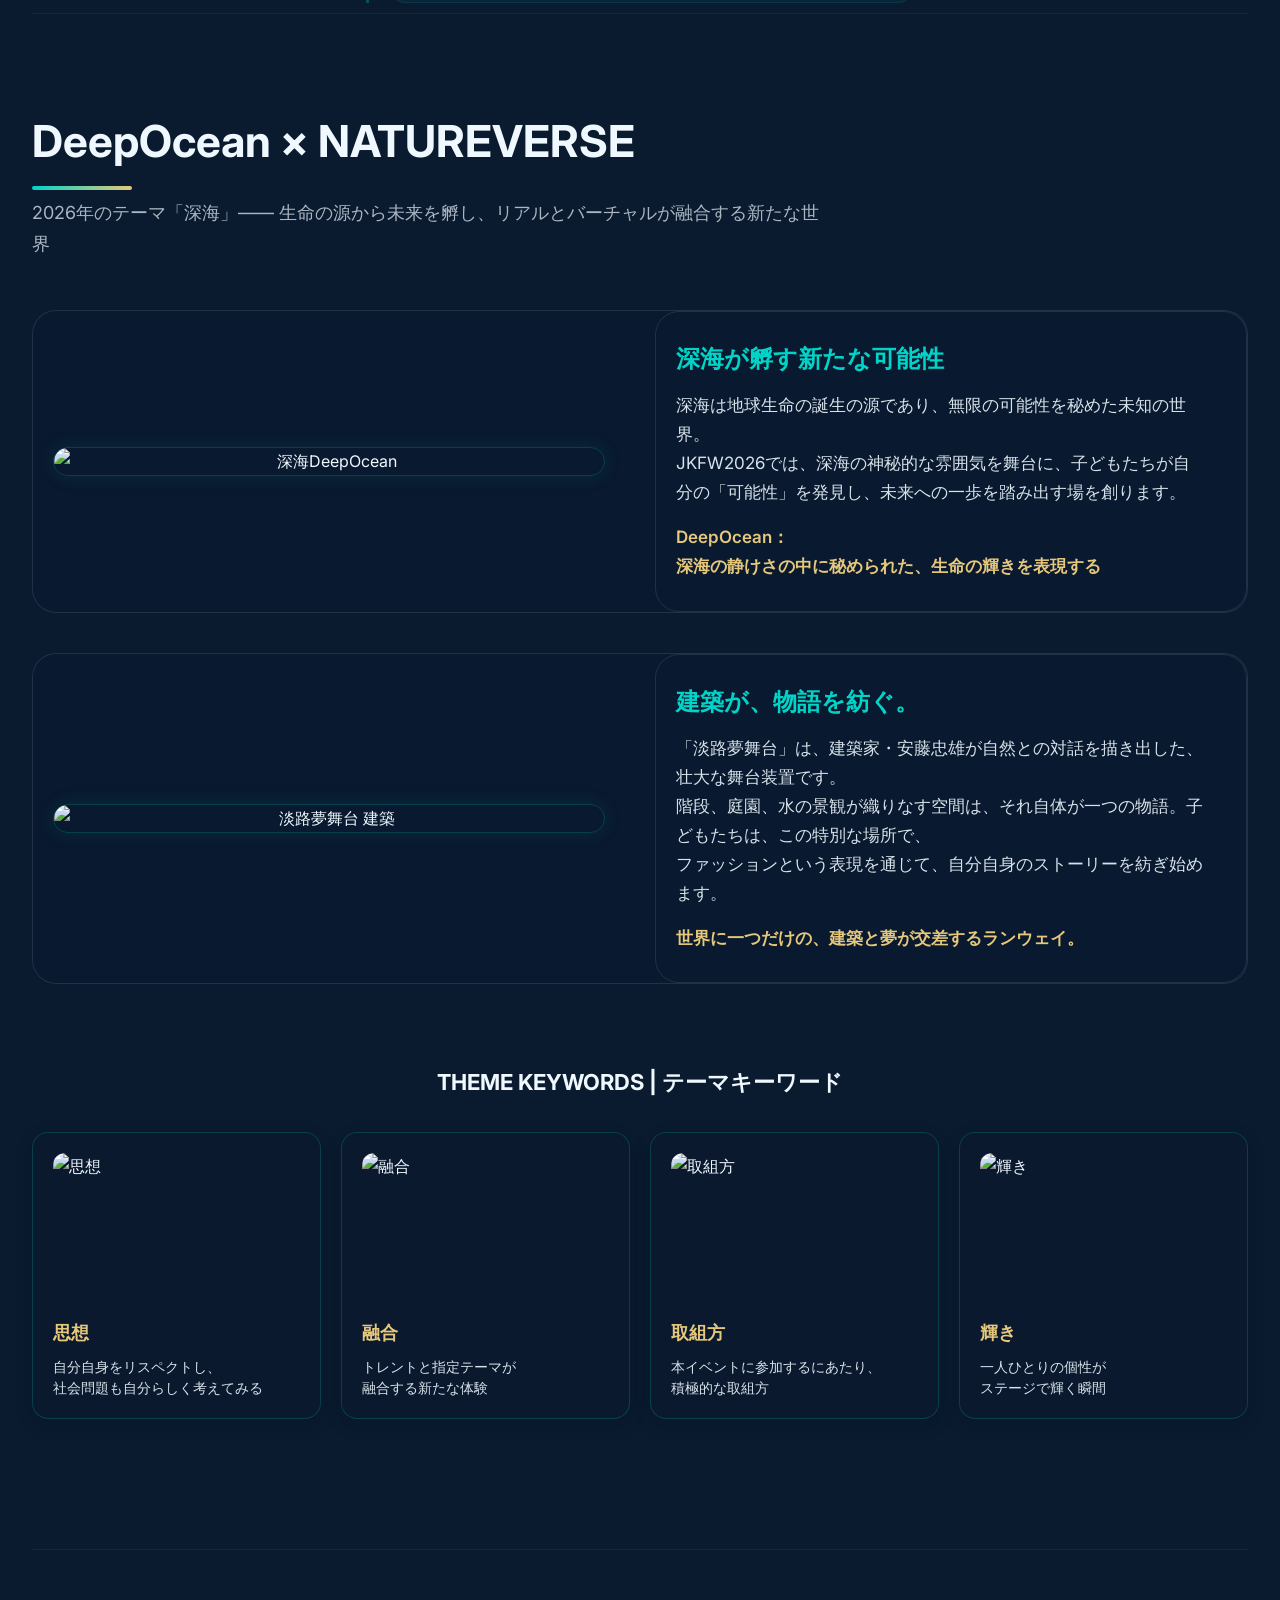
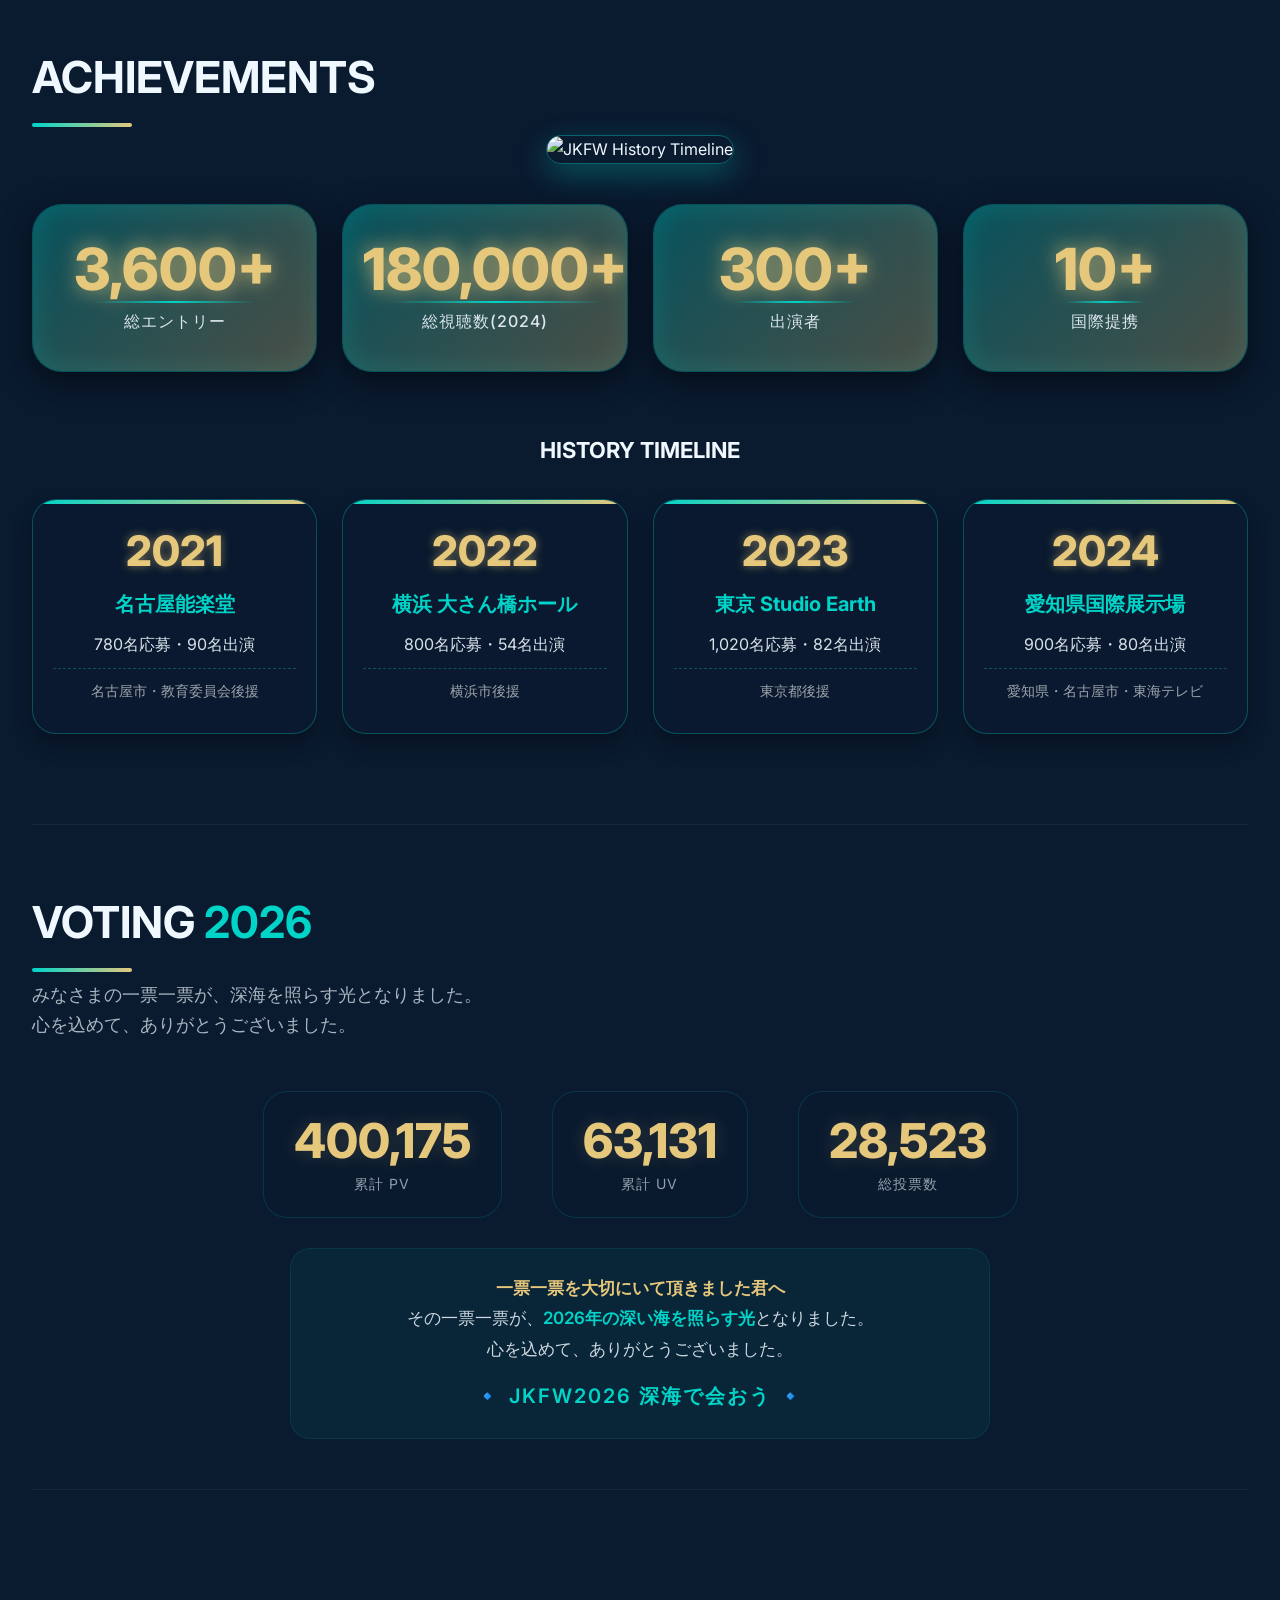
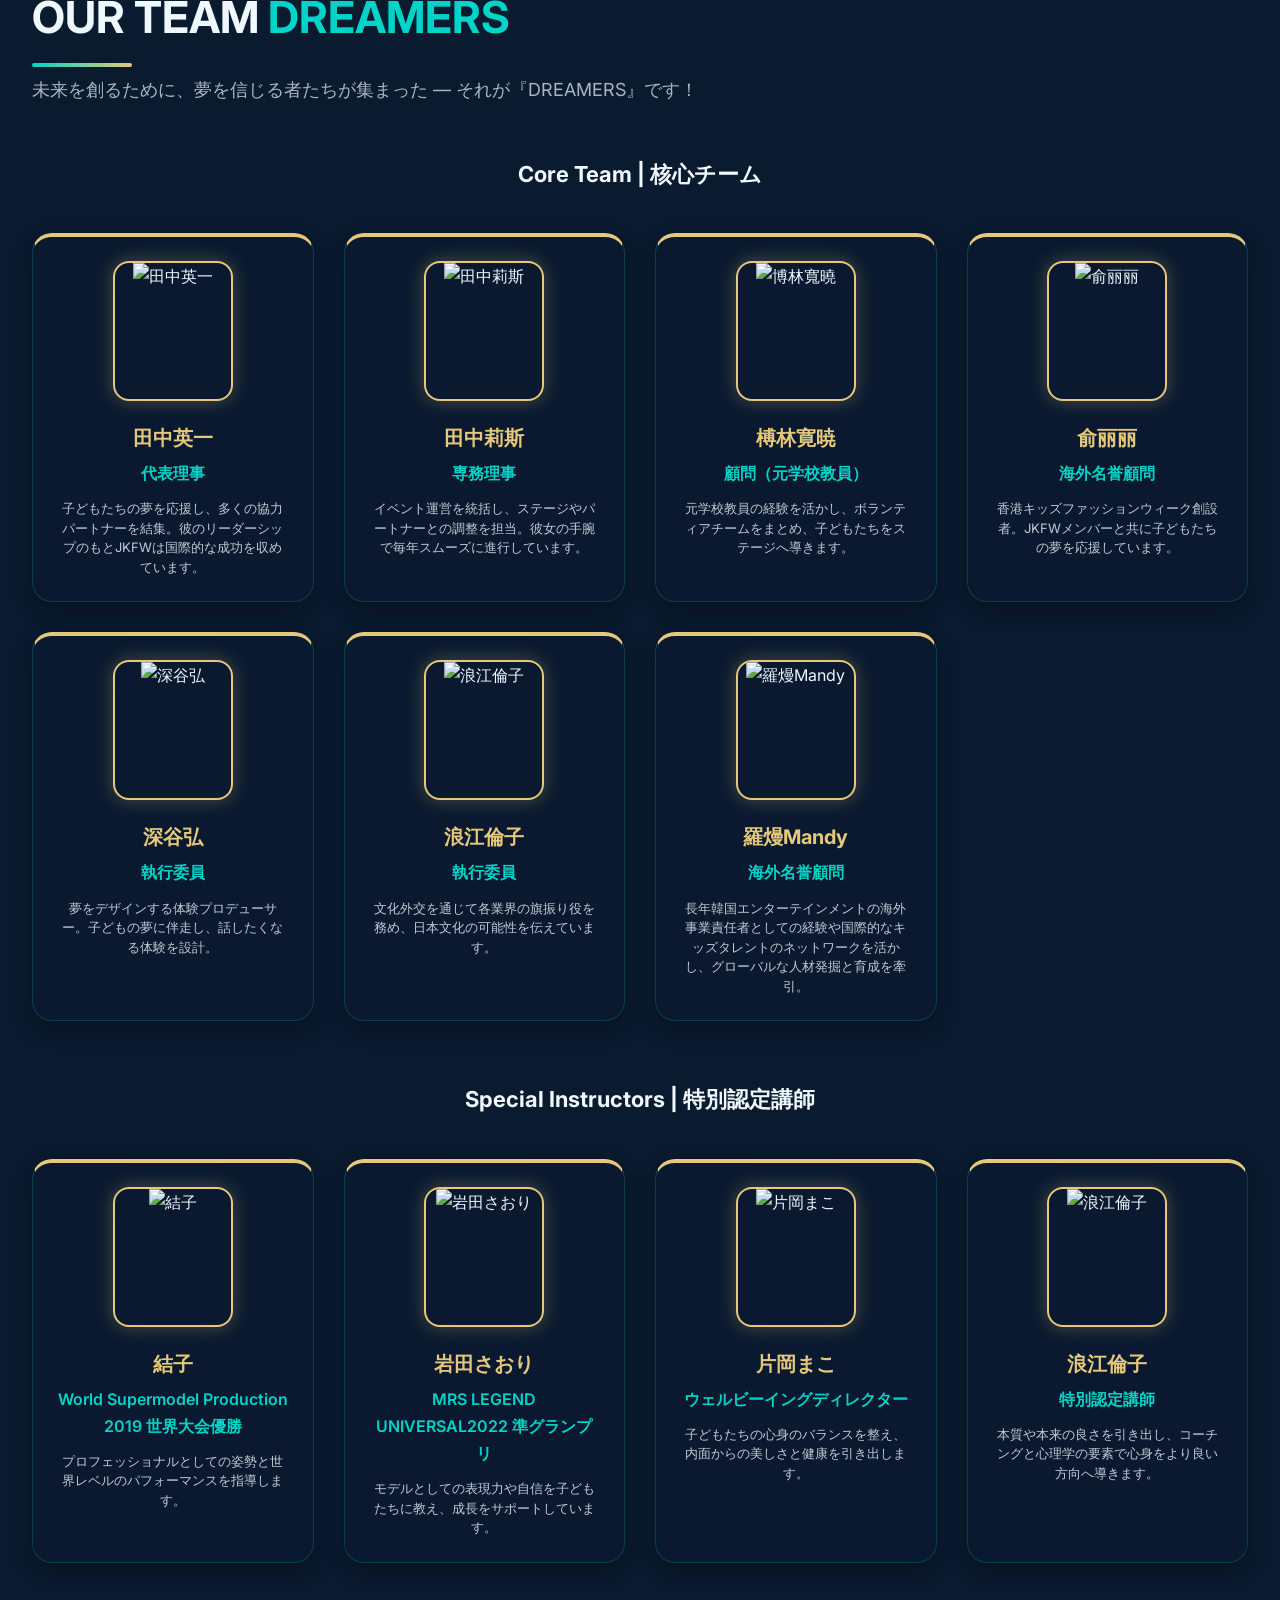
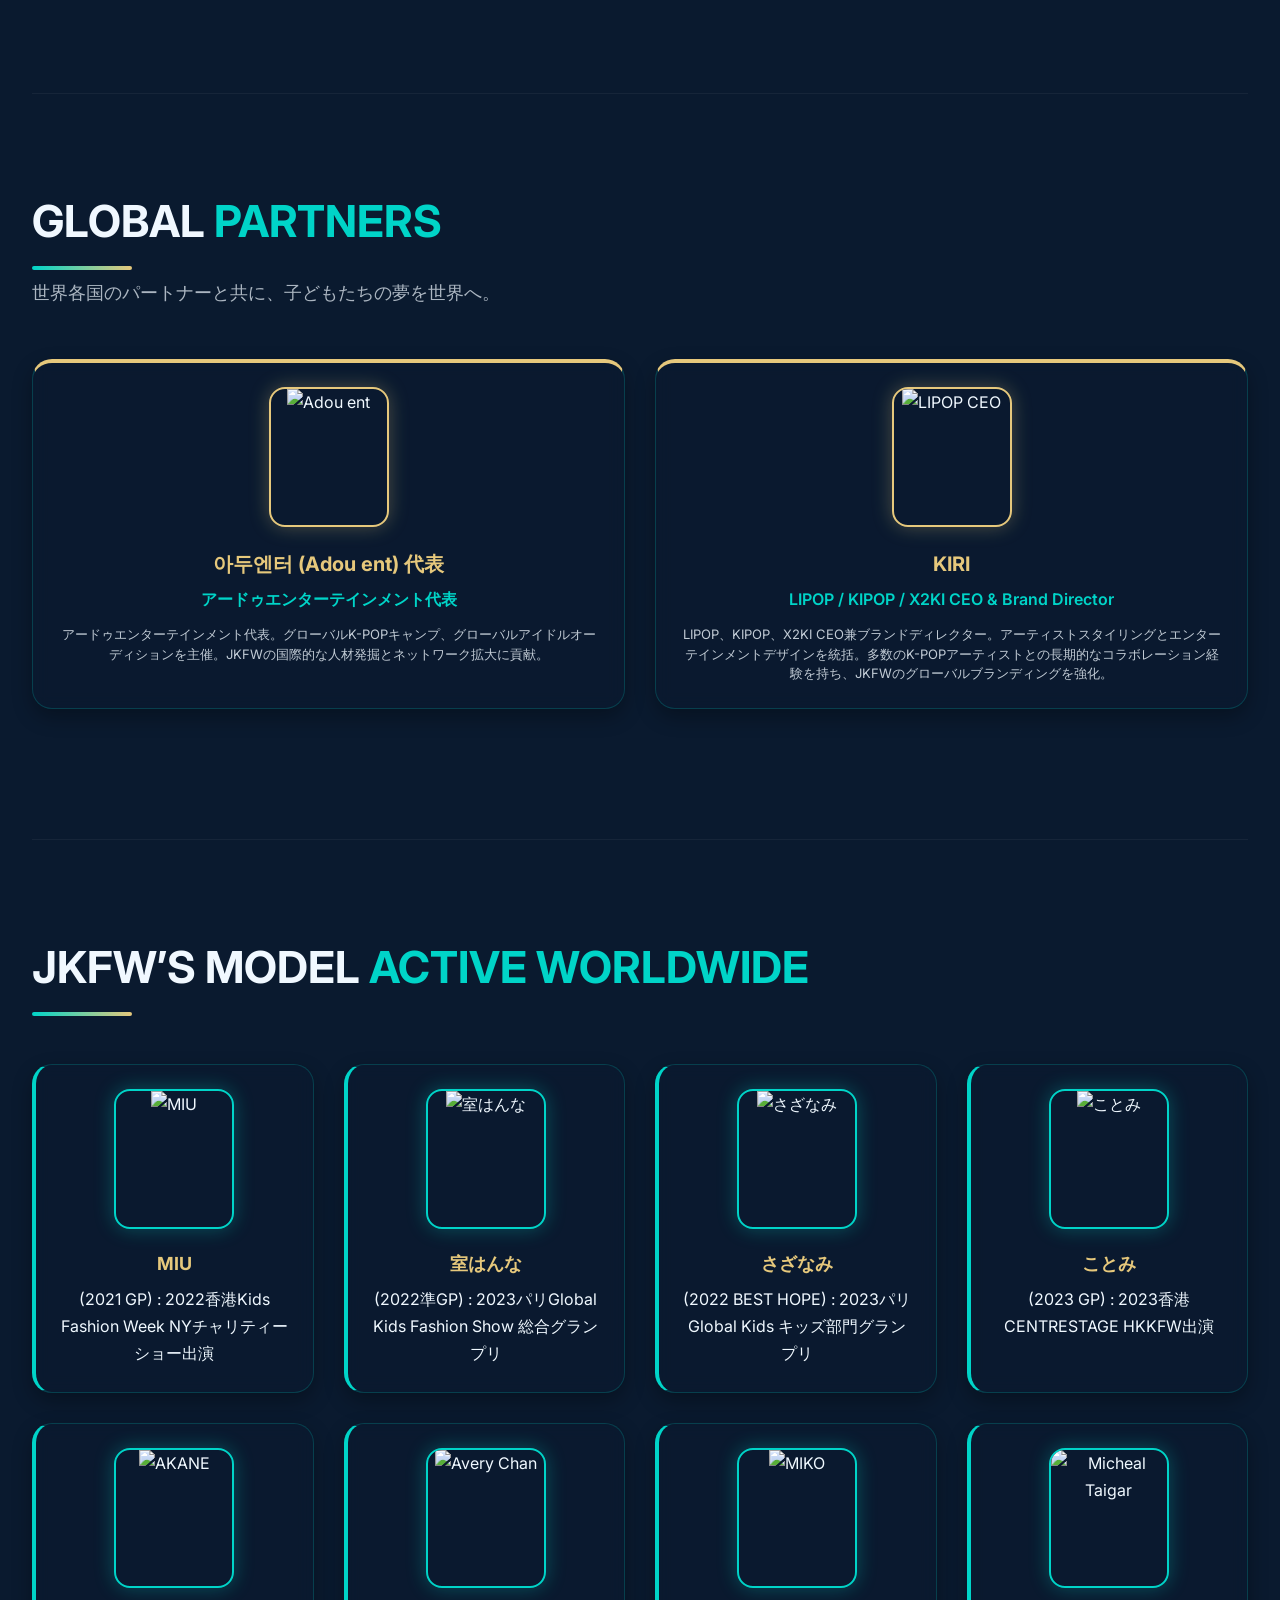
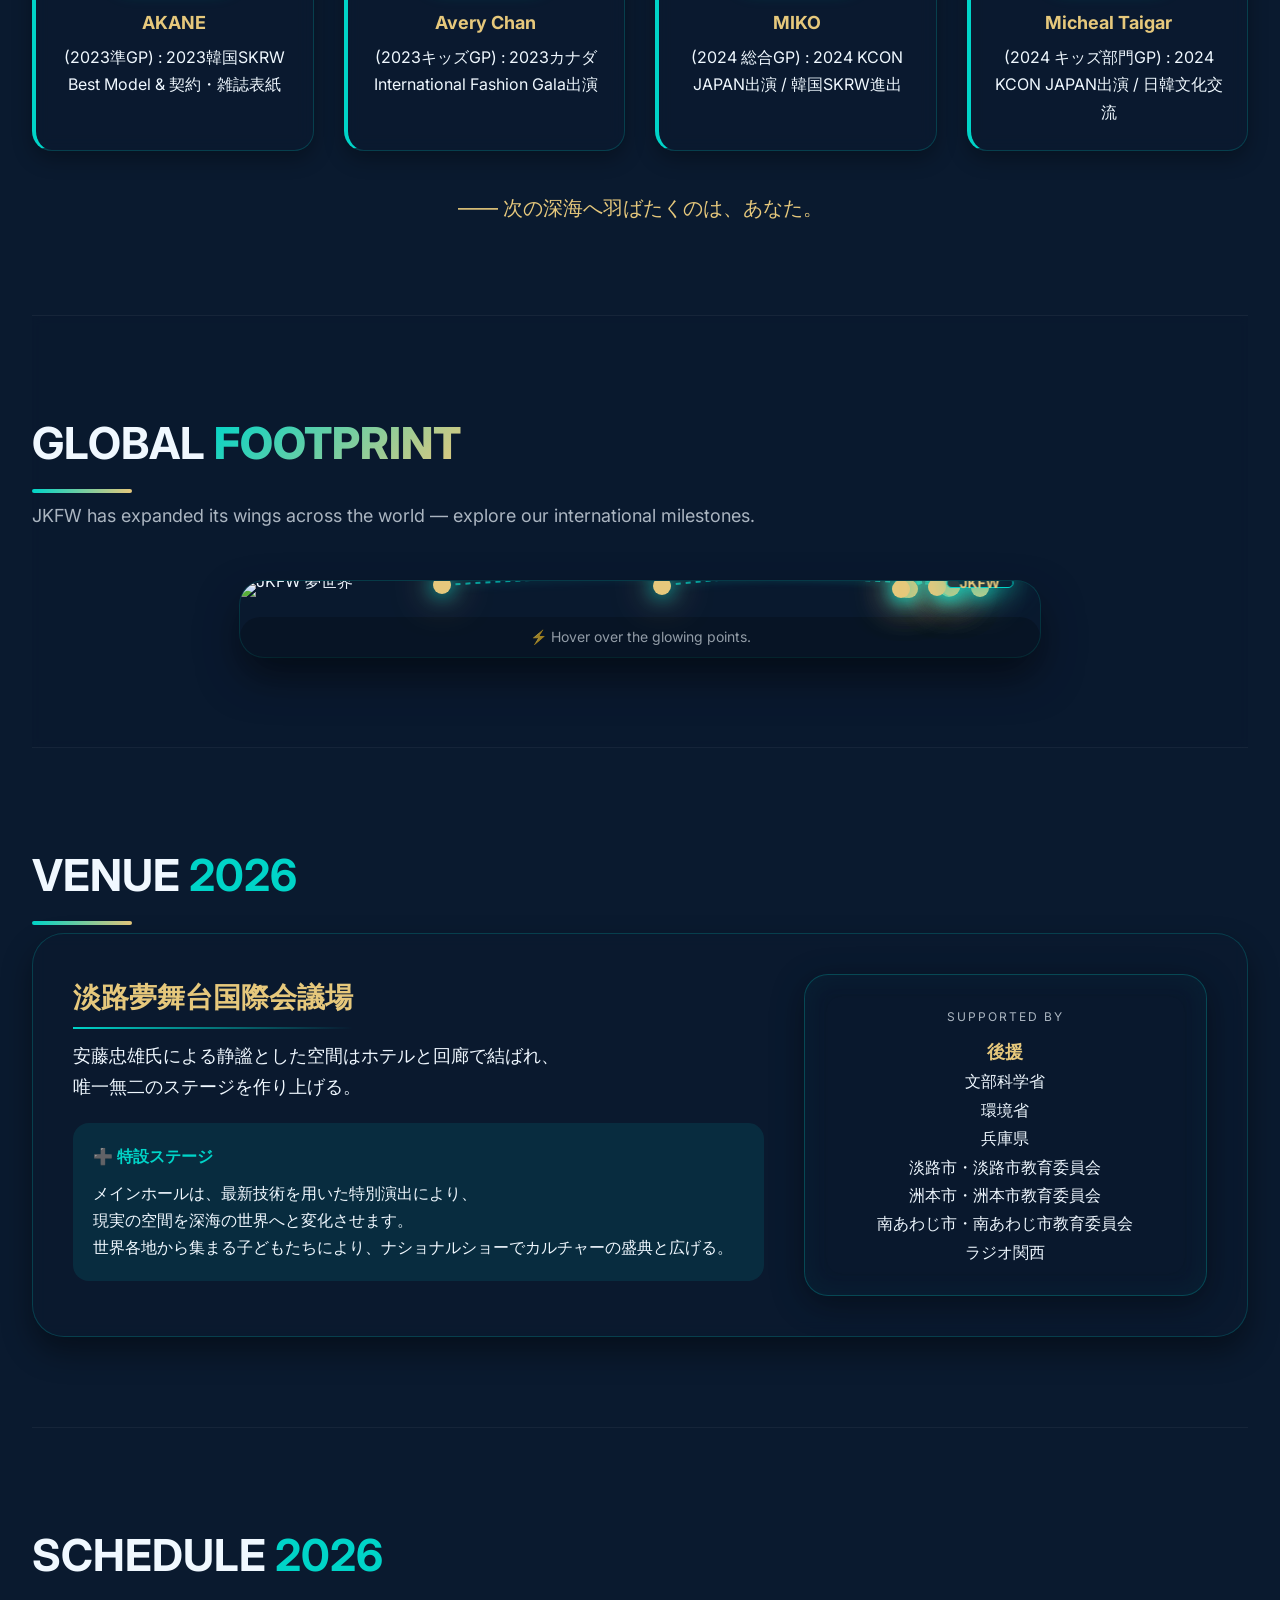
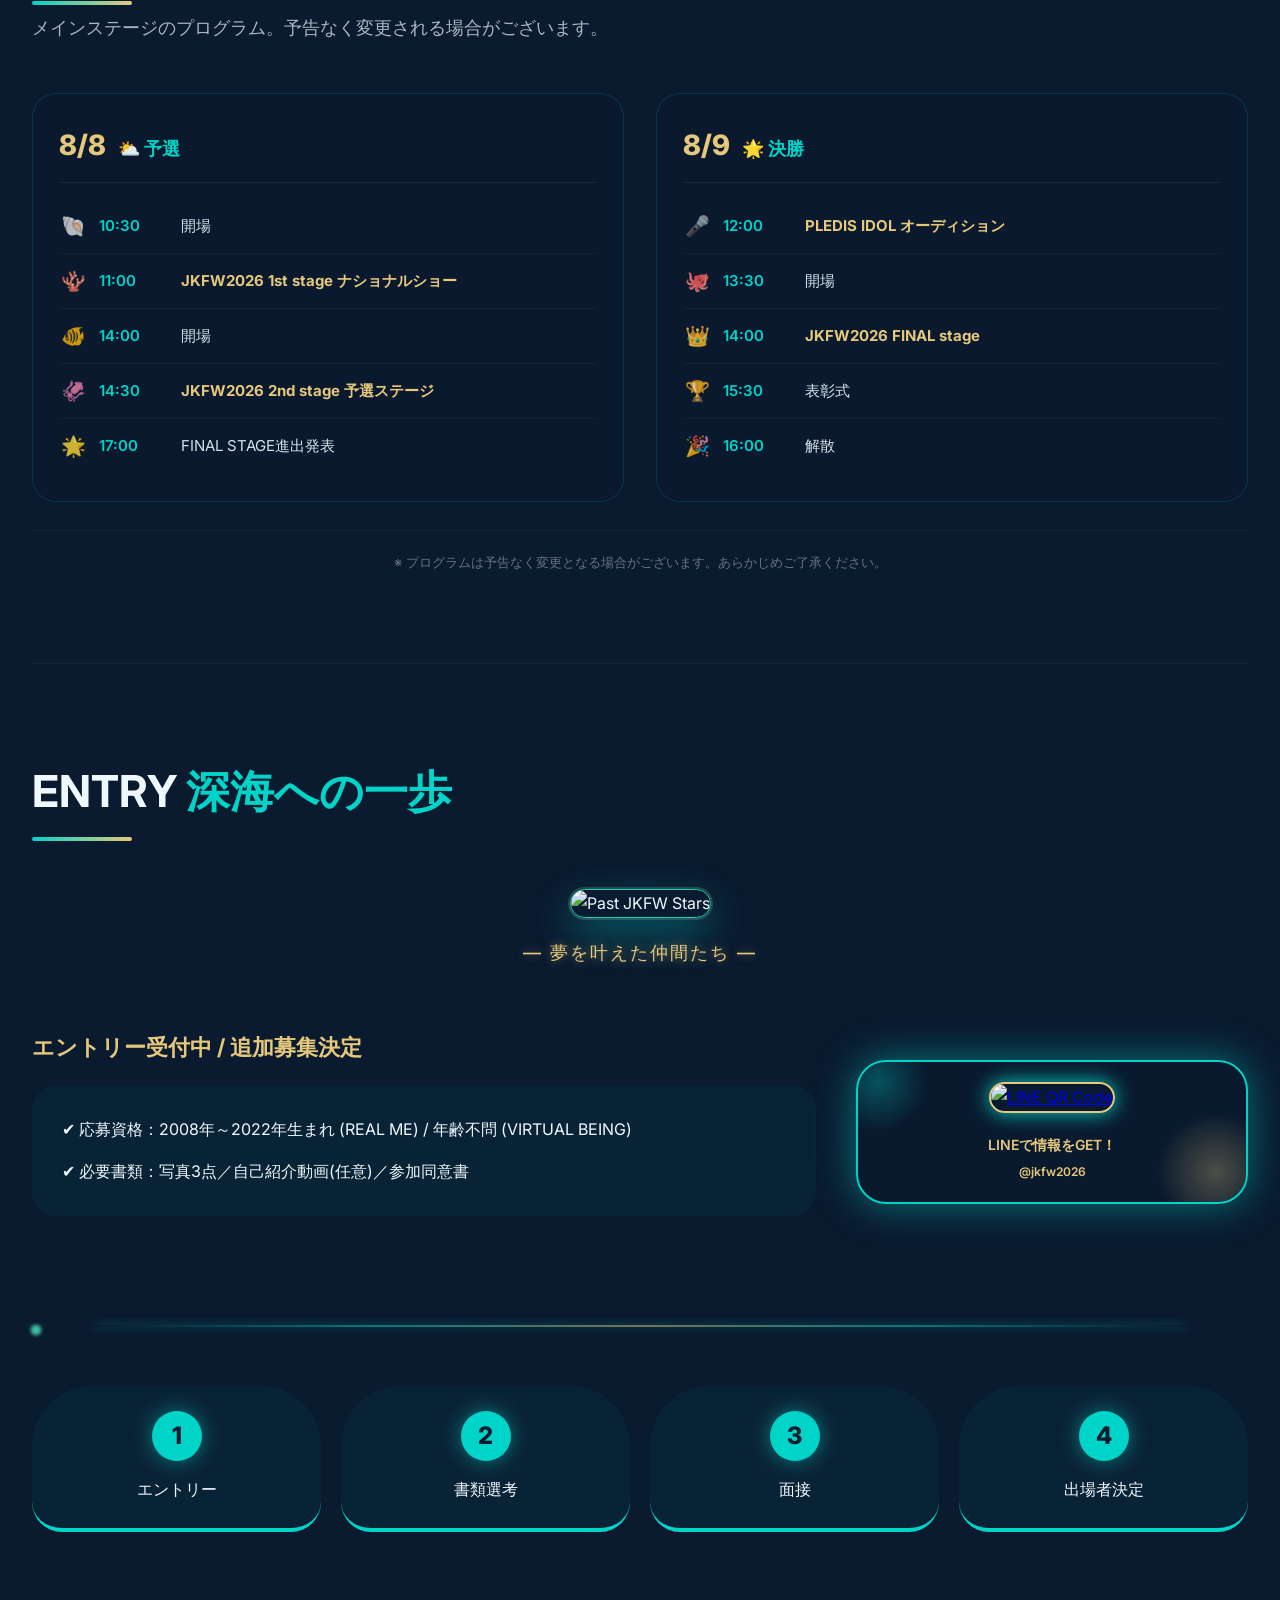
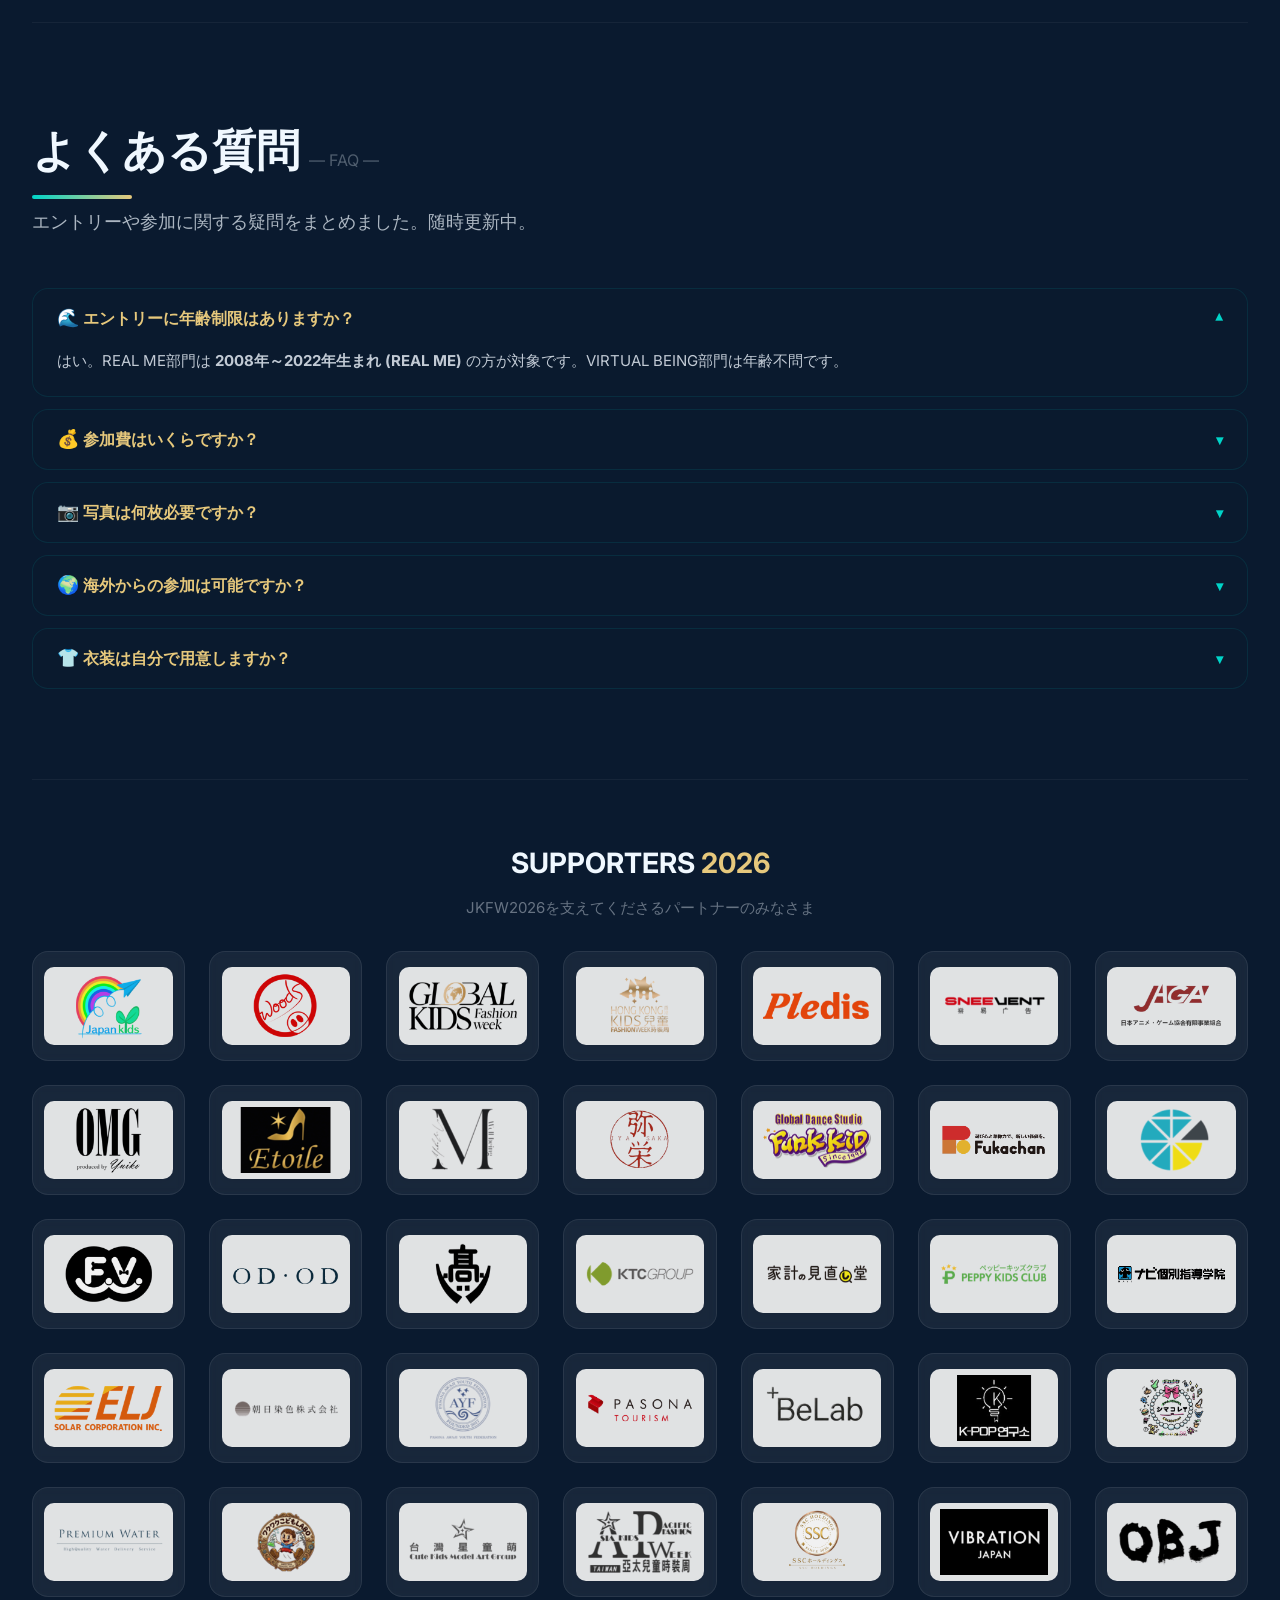
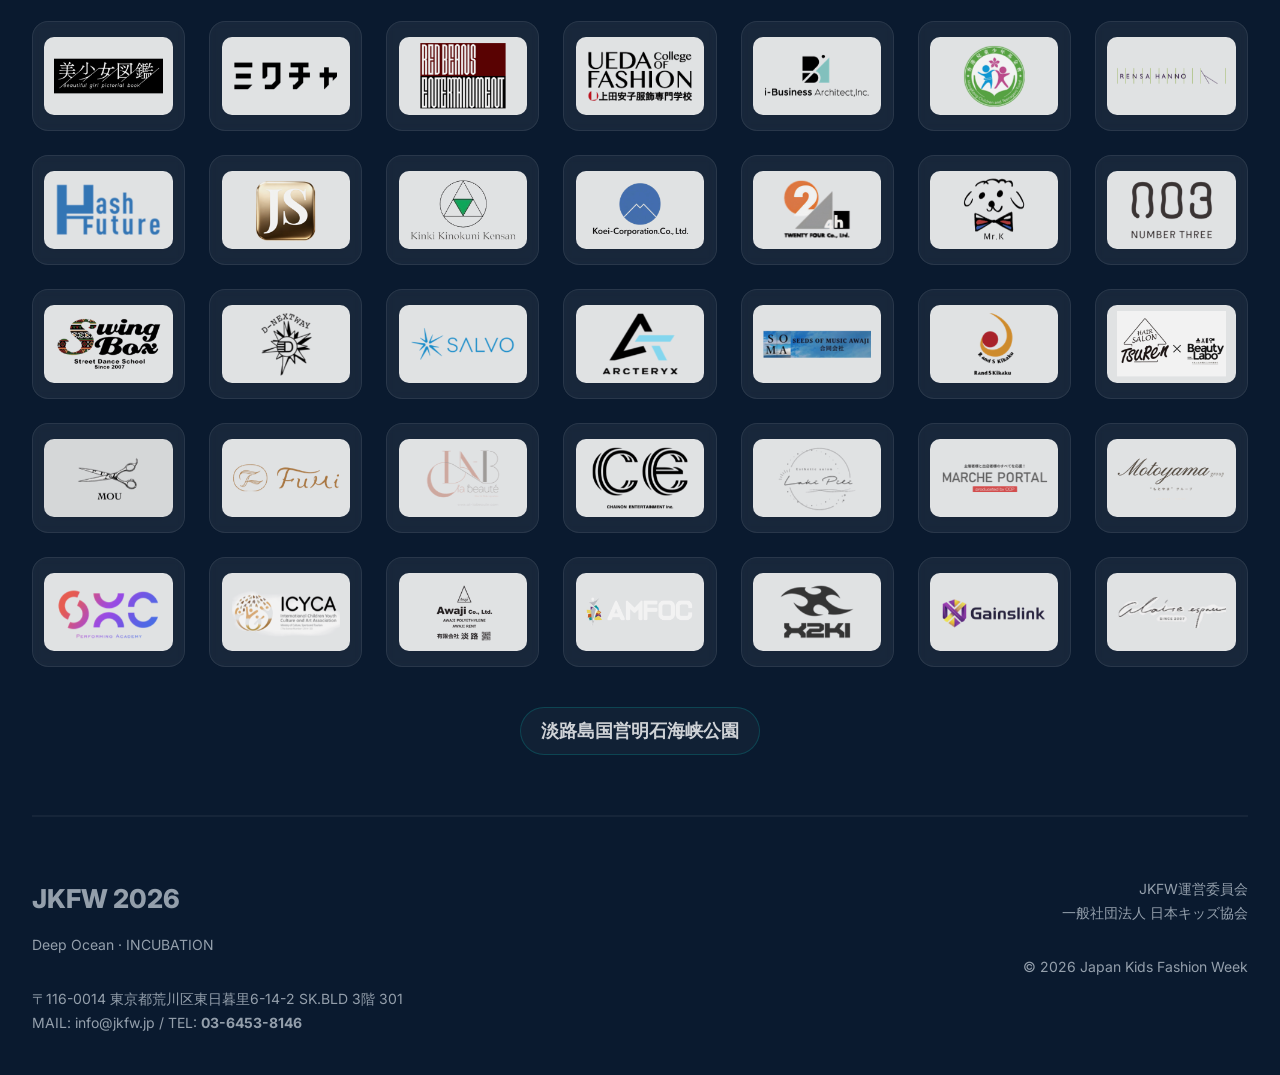
==== commit 877c8407: "Update index.html" ====
--- a/index.html
+++ b/index.html
@@ -648,28 +648,29 @@
     </div>
     <canvas id="bubble-canvas"></canvas>
 
-<div class="container">
-    <div class="navbar">
-        <div class="logo">
-            <img src="logo-nav.png" alt="JKFW 2026" class="nav-logo-main">
-        </div>
-        <div class="nav-links">
-            <a href="#concept">CONCEPT</a>
-            <a href="#theme">DEEPOCEAN</a>
-            <a href="#stats">HISTORYS</a>
-            <a href="#team">TEAM</a>
-            <a href="#models">MODELS</a>
-            <a href="#venue">VENUE</a>
-            <a href="#entry">ENTRY</a>
+    <div class="container">
+        <div class="navbar">
+            <div class="logo">
+                <img src="logo-nav.png" alt="JKFW 2026" class="nav-logo-main">
+            </div>
+            <div class="nav-links">
+                <a href="#concept">CONCEPT</a>
+                <a href="#theme">DEEPOCEAN</a>
+                <a href="#stats">HISTORYS</a>
+                <a href="#team">TEAM</a>
+                <a href="#models">MODELS</a>
+                <a href="#venue">VENUE</a>
+                <a href="#entry">ENTRY</a>
+            </div>
+        </div>
+        
+        <!-- ★ 这里放三个独立的操作按钮，不在 nav-links 里面 ★ -->
+        <div class="nav-action-bar">
+            <a href="vote/index.html" class="nav-action-btn">📸 参加者STARS</a>
+            <a href="vote/rank.html" class="nav-action-btn">🏆 投票結果</a>
+            <a href="dreamworldfes.html" target="_blank" class="nav-action-btn special-lp">🎈 DREAM WORLD FES夏祭り 🎈</a>
         </div>
     </div>
-    <!-- 操作按钮独立一行，紧密排列 -->
-    <div class="nav-action-bar">
-        <a href="vote/index.html" class="nav-action-btn">📸 参加者STARS</a>
-        <a href="vote/rank.html" class="nav-action-btn">🏆 投票結果</a>
-        <a href="dreamworldfes.html" target="_blank" class="nav-action-btn special-lp">🎈 DREAM WORLD FES夏祭り 🎈</a>
-    </div>
-</div>
 
     <a href="#top" class="jellyfish-top" title="トップへ戻る">
         <svg xmlns="http://www.w3.org/2000/svg" viewBox="0 0 512 512" width="24" height="24" fill="currentColor" style="margin-bottom:2px;">
@@ -1032,6 +1033,61 @@
             padding: 10px 14px !important;
         }
     }
+    /* ===== 三个操作按钮的专属样式 ===== */
+.nav-action-bar {
+    display: flex;
+    gap: 12px;                /* 按钮之间的间距 */
+    flex-wrap: wrap;
+    justify-content: flex-end; /* 靠右对齐 */
+    padding: 12px 0 8px;
+    border-bottom: 1px solid rgba(255,255,255,0.05);
+}
+
+.nav-action-btn {
+    display: inline-flex;
+    align-items: center;
+    background: rgba(0, 212, 200, 0.08); /* 深青色半透明底 */
+    border: 1px solid rgba(0, 212, 200, 0.5); /* 青色边框 */
+    border-radius: 50px;      /* 胶囊形圆角 */
+    color: #F0F8FF !important; /* 强制白色文字，防止被覆盖 */
+    text-decoration: none;
+    padding: 8px 20px;
+    font-weight: 700;
+    font-size: 14px;
+    transition: all 0.3s ease;
+    white-space: nowrap;      /* 防止文字换行 */
+}
+
+.nav-action-btn:hover {
+    background: rgba(0, 212, 200, 0.2);
+    border-color: #00D4C8;
+    box-shadow: 0 0 15px rgba(0, 212, 200, 0.4);
+    transform: translateY(-2px);
+}
+
+/* DREAM WORLD FES 按钮用金色高亮 */
+.nav-action-btn.special-lp {
+    background: rgba(230, 200, 124, 0.1);
+    border-color: rgba(230, 200, 124, 0.6);
+}
+.nav-action-btn.special-lp:hover {
+    background: rgba(230, 200, 124, 0.25);
+    border-color: #E6C87C;
+    box-shadow: 0 0 15px rgba(230, 200, 124, 0.4);
+}
+
+/* 移动端：按钮居中，缩小一点 */
+@media (max-width: 768px) {
+    .nav-action-bar {
+        justify-content: center;
+        gap: 8px;
+        padding: 8px 0 6px;
+    }
+    .nav-action-btn {
+        font-size: 12px;
+        padding: 6px 14px;
+    }
+}
 </style>
 
         <!-- THEME -->
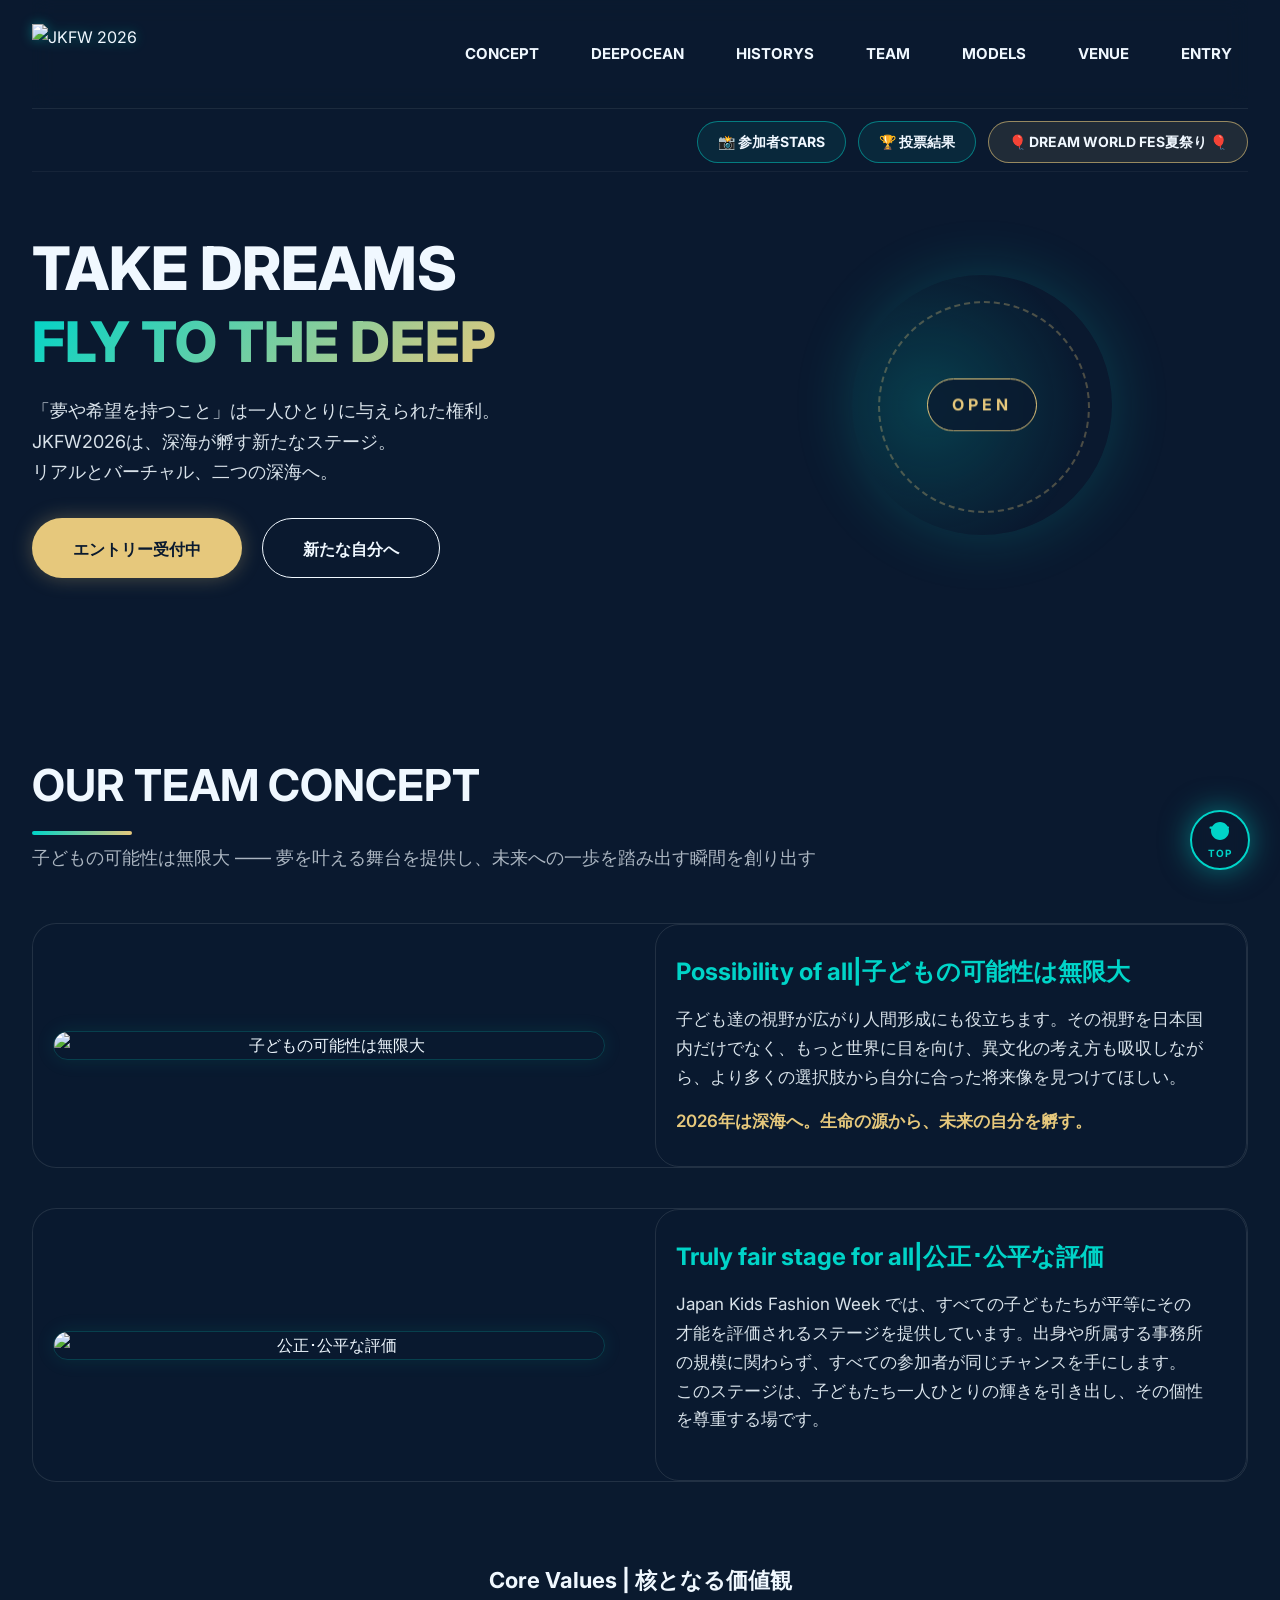
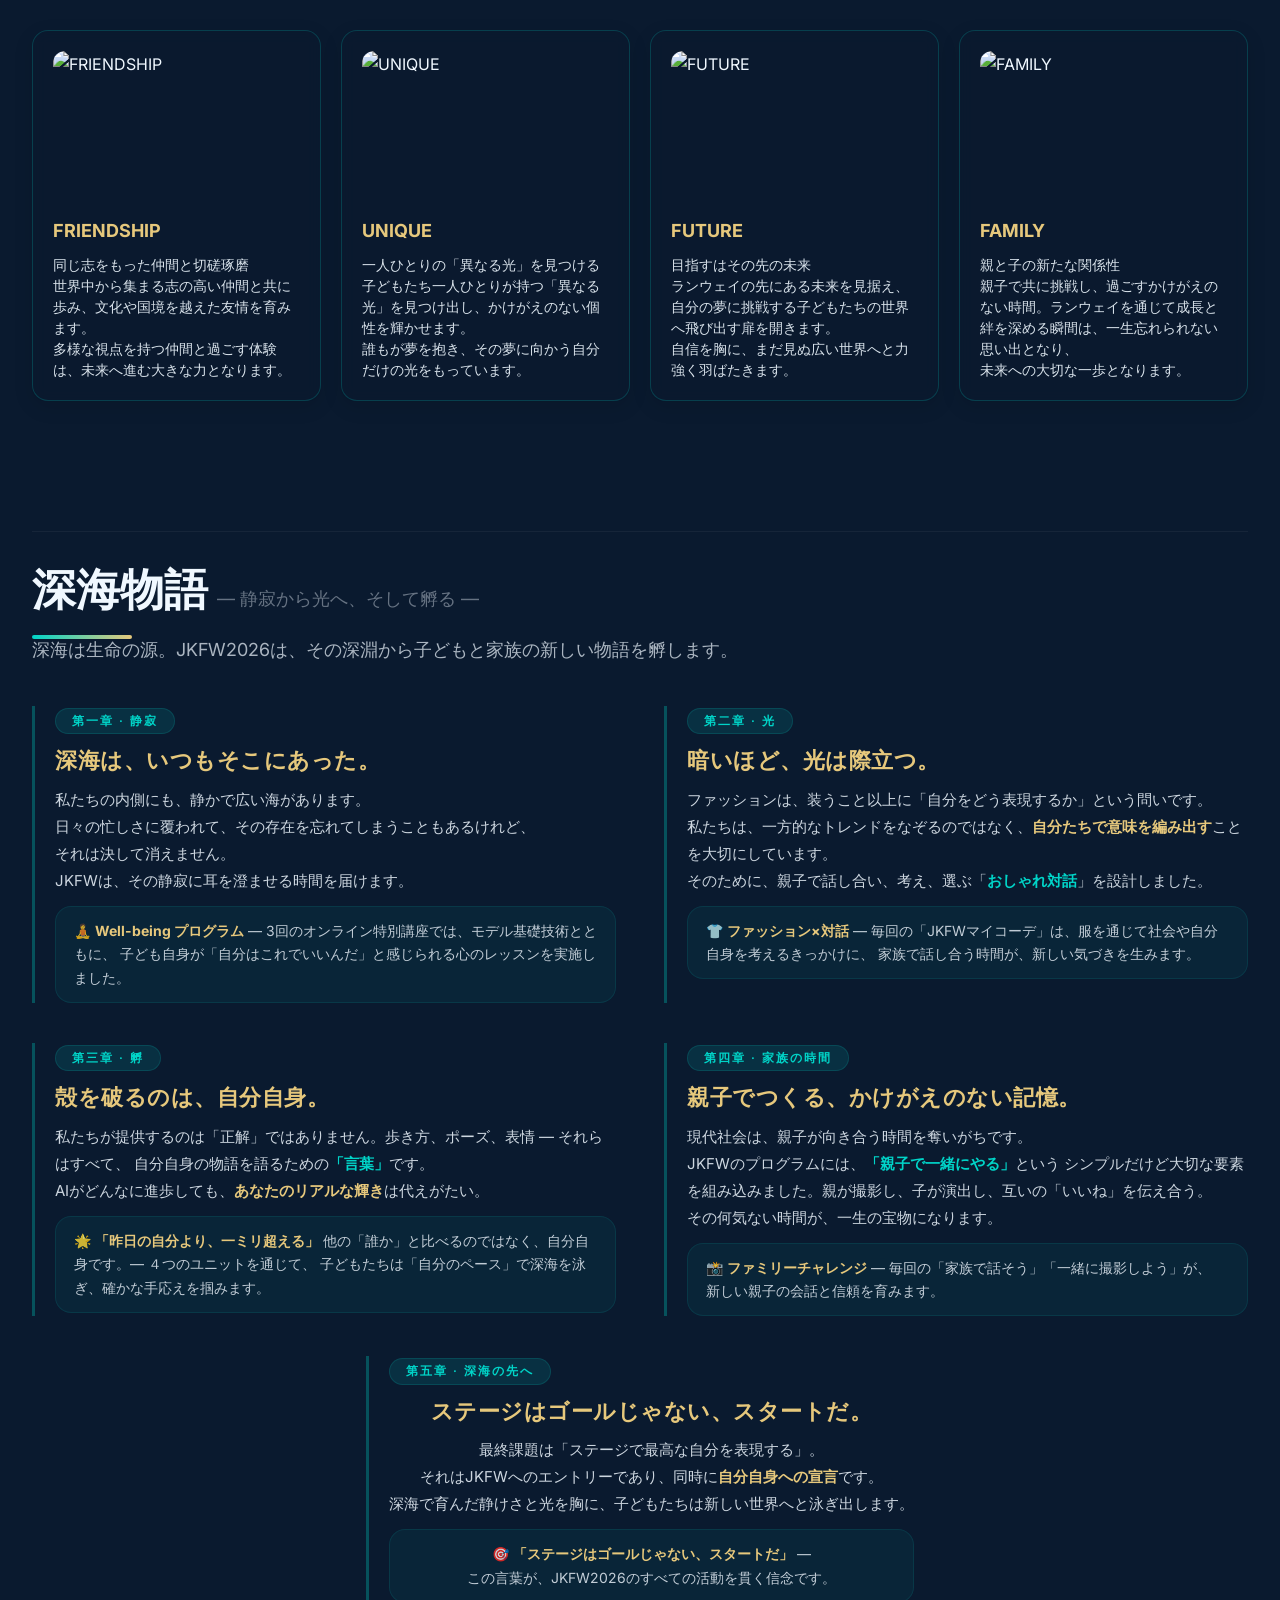
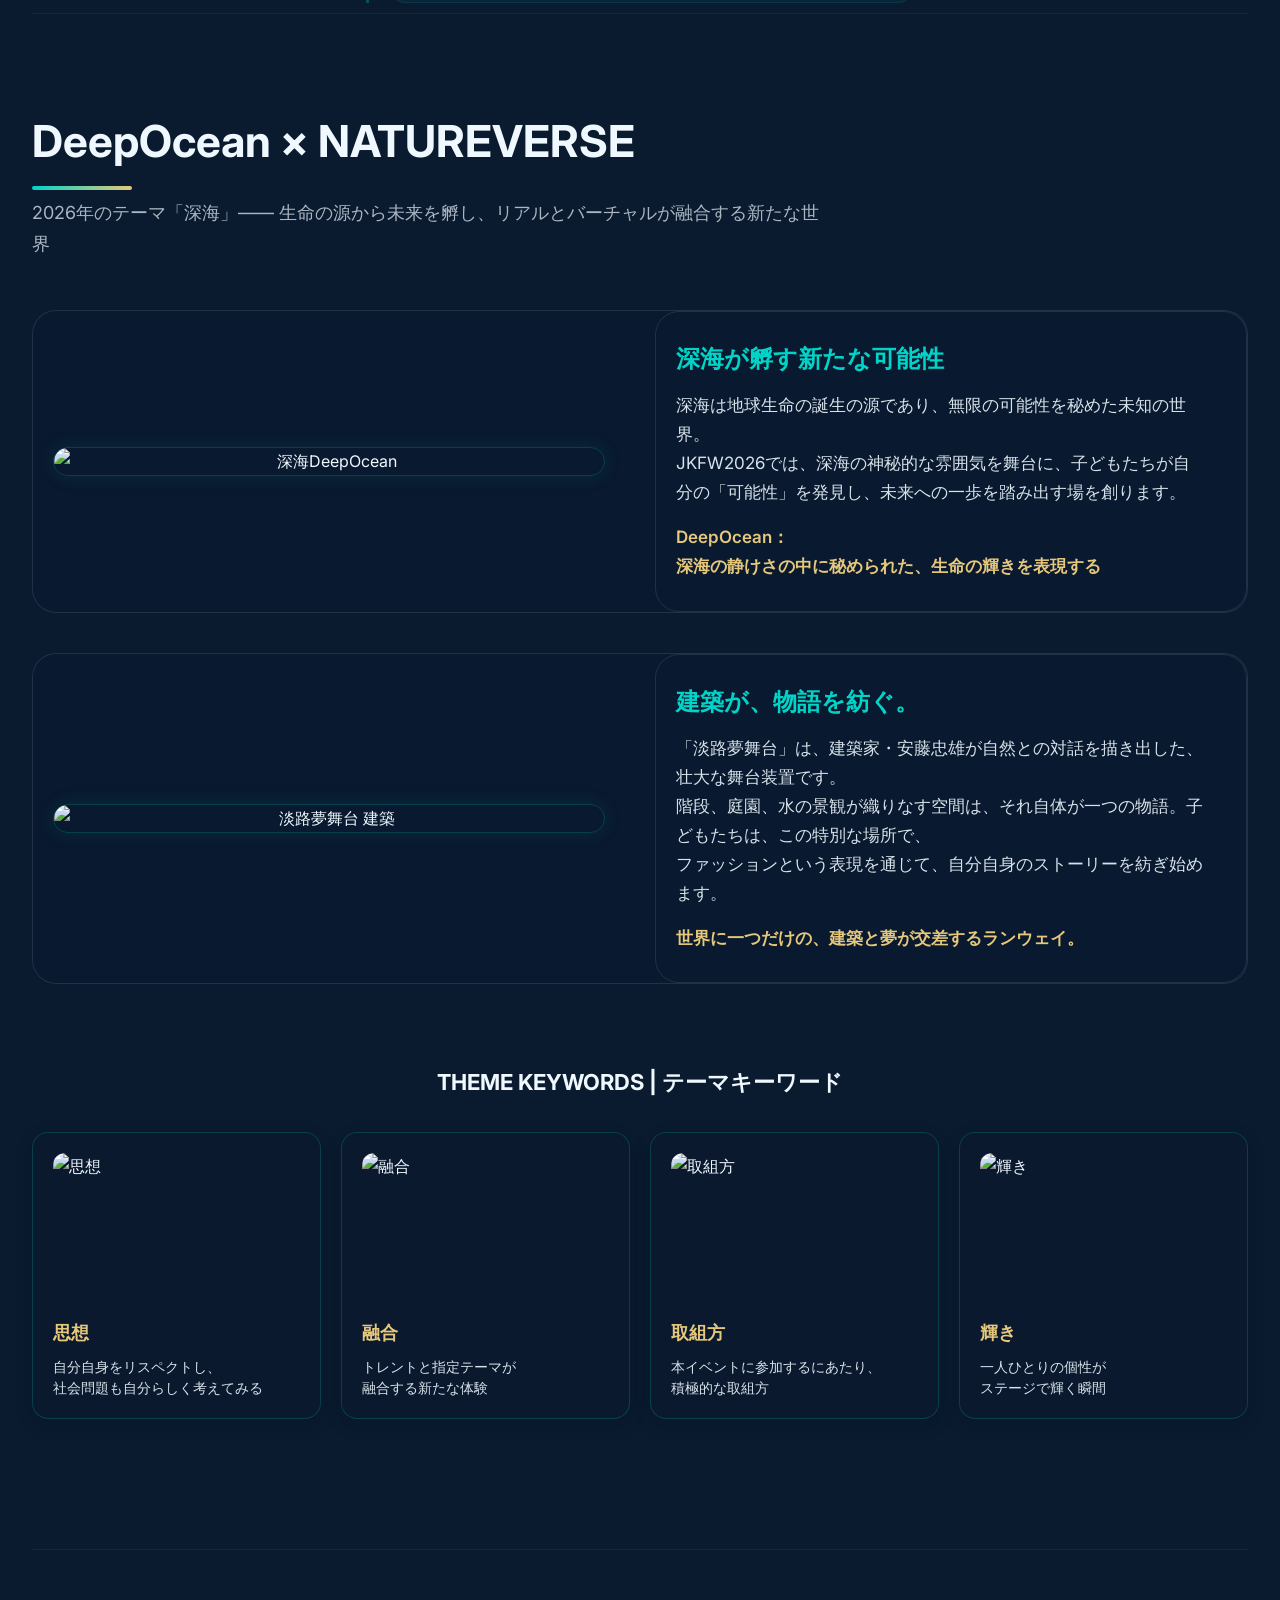
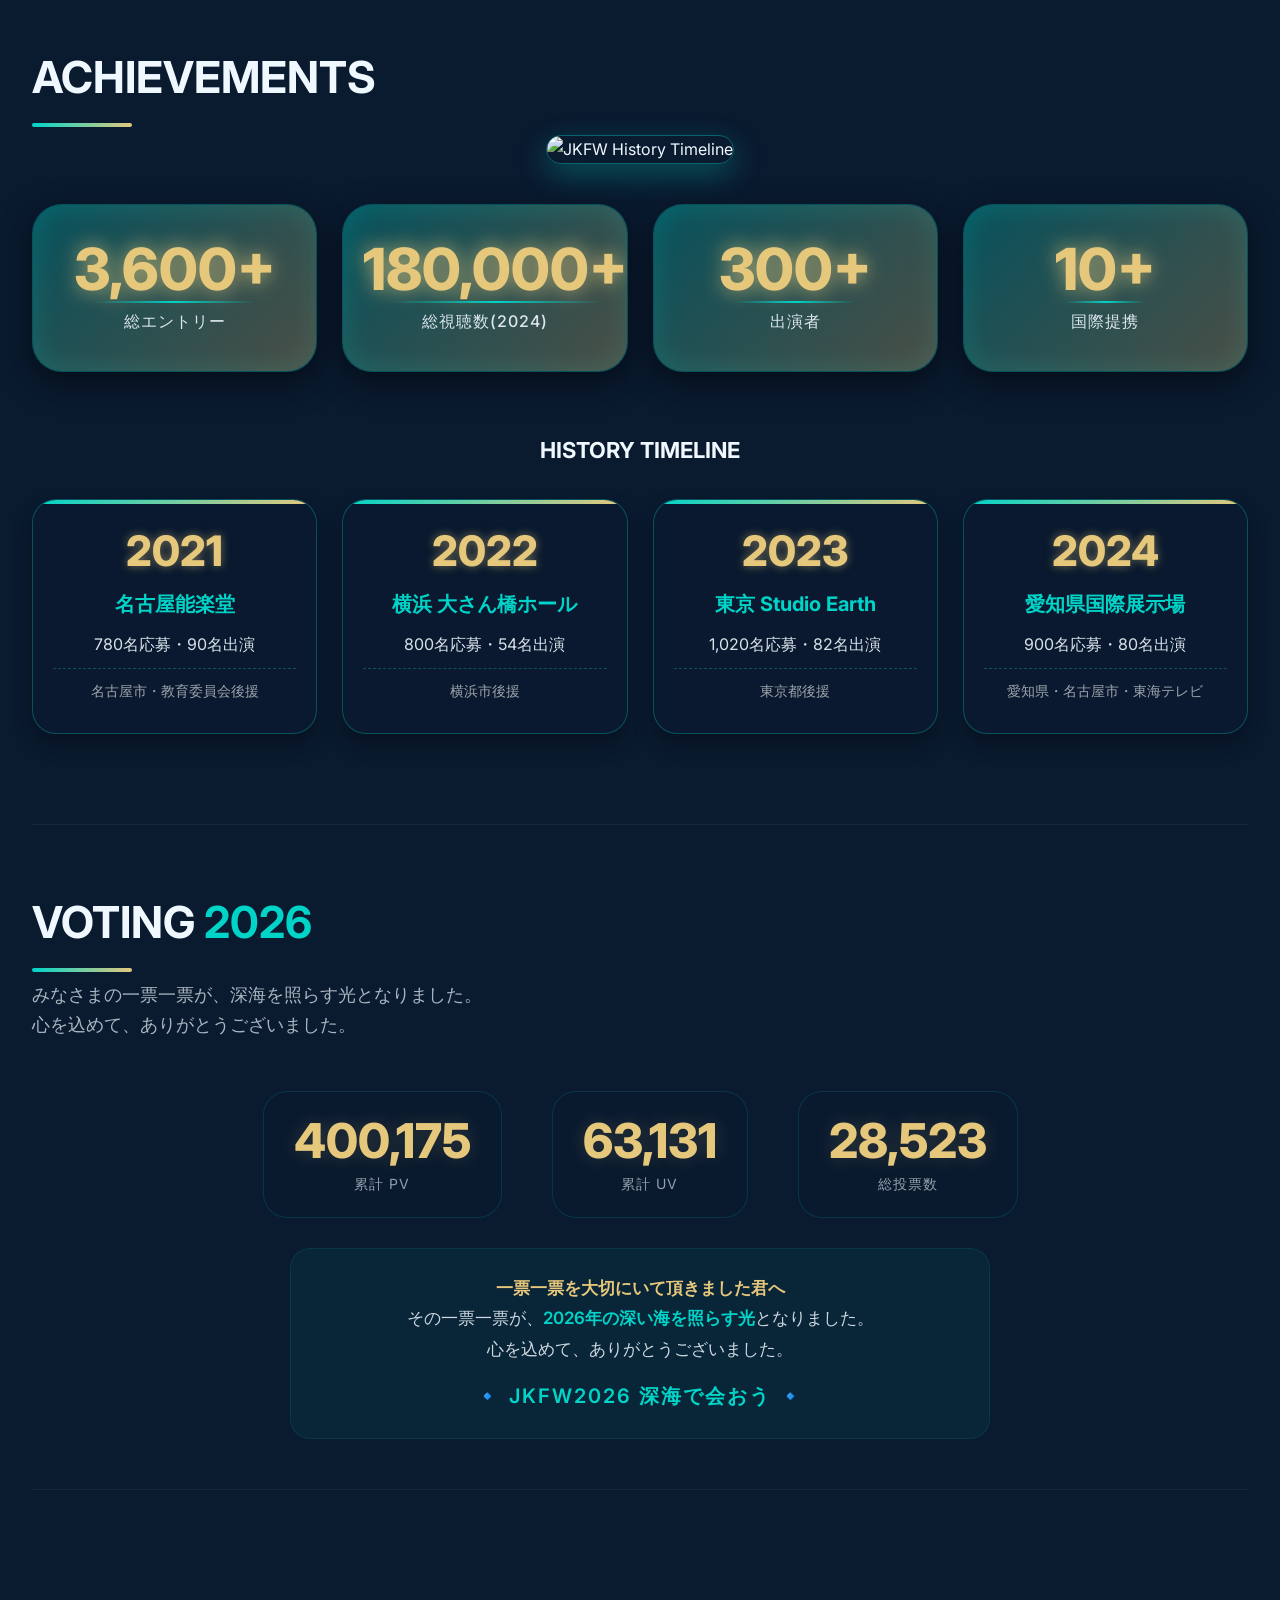
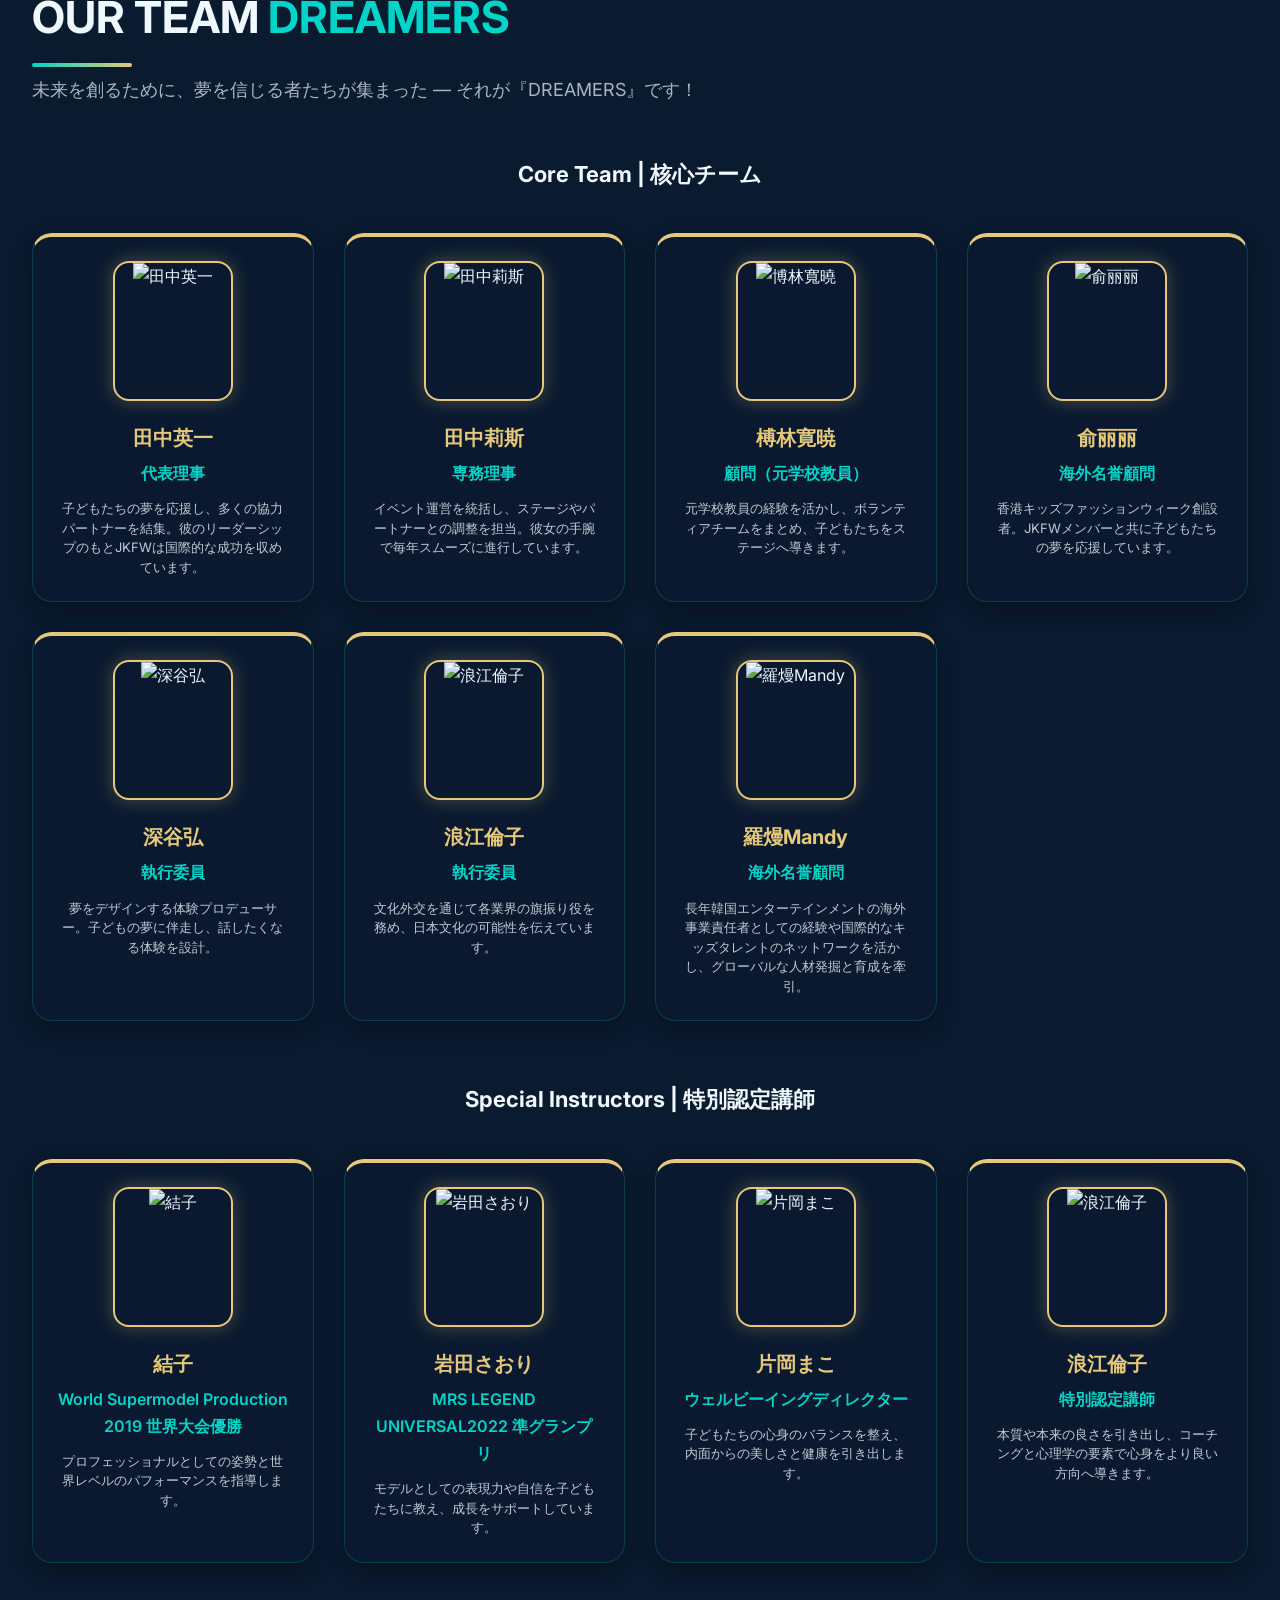
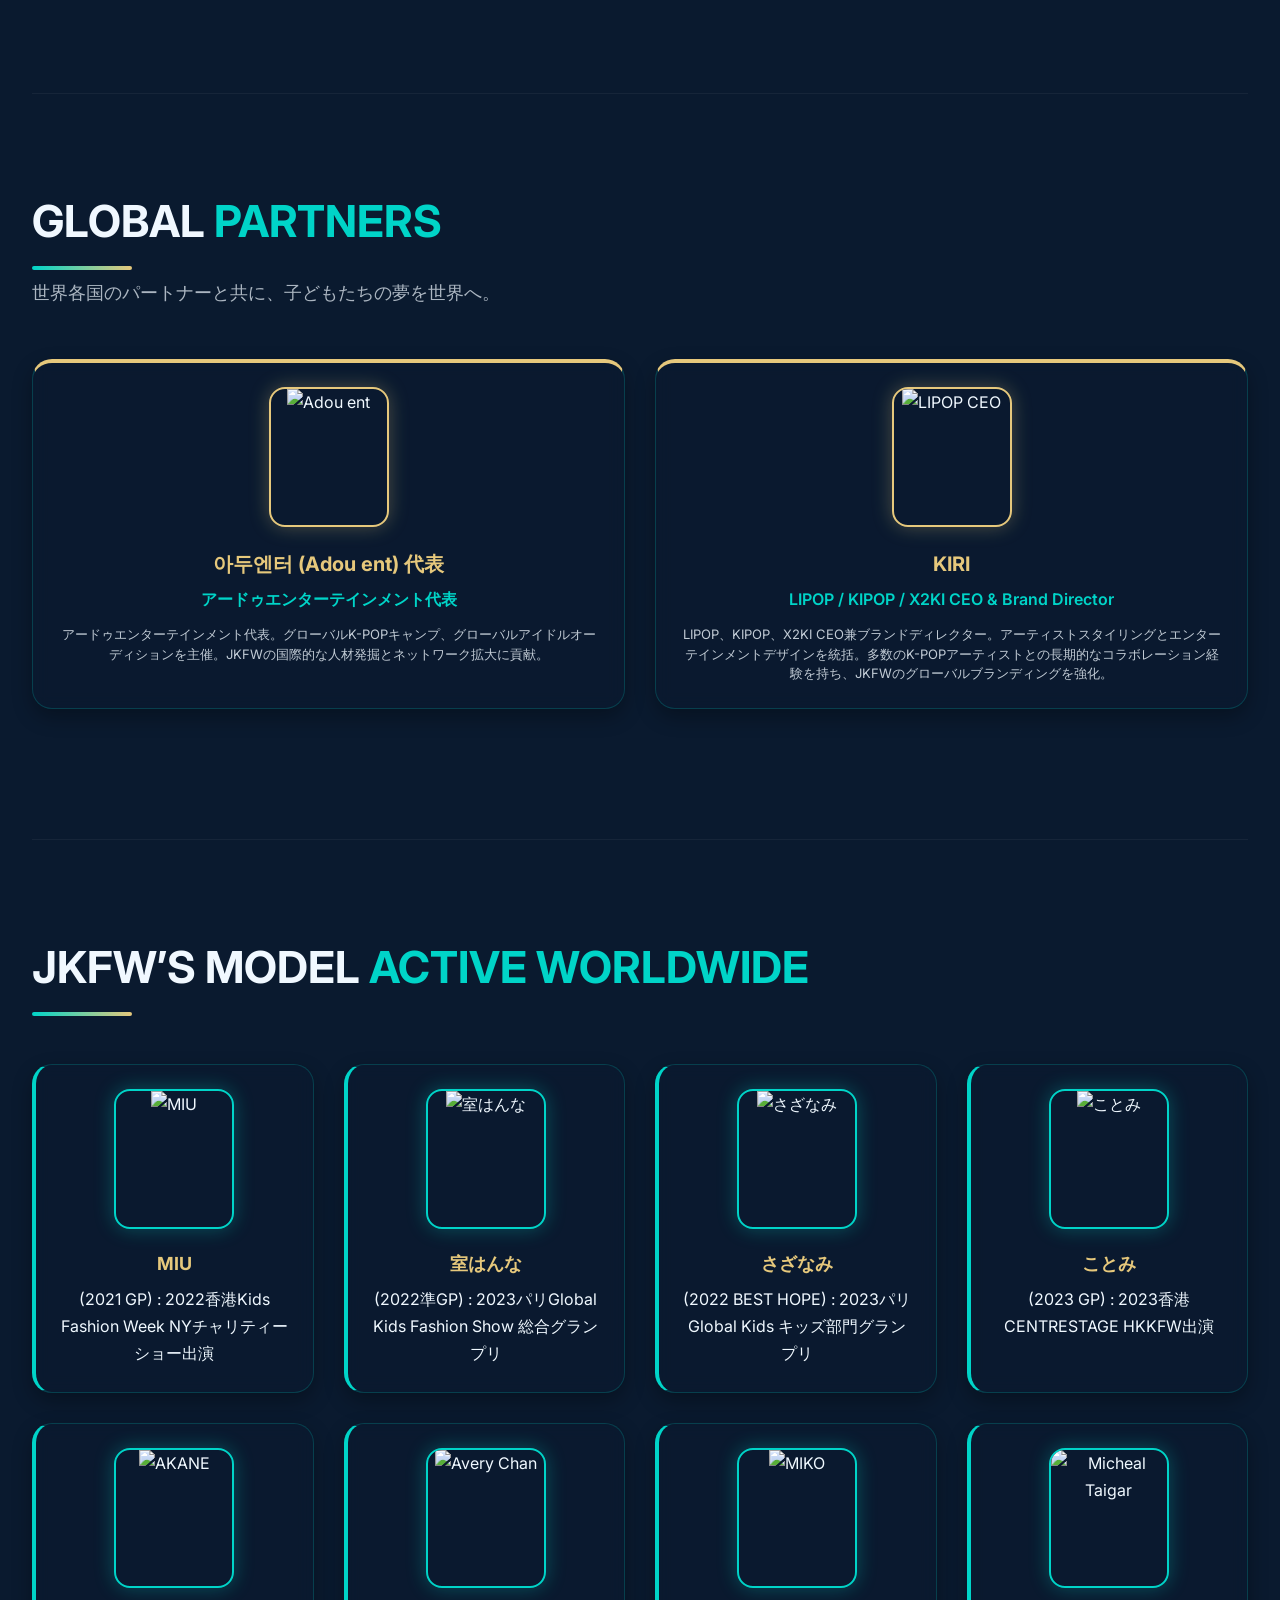
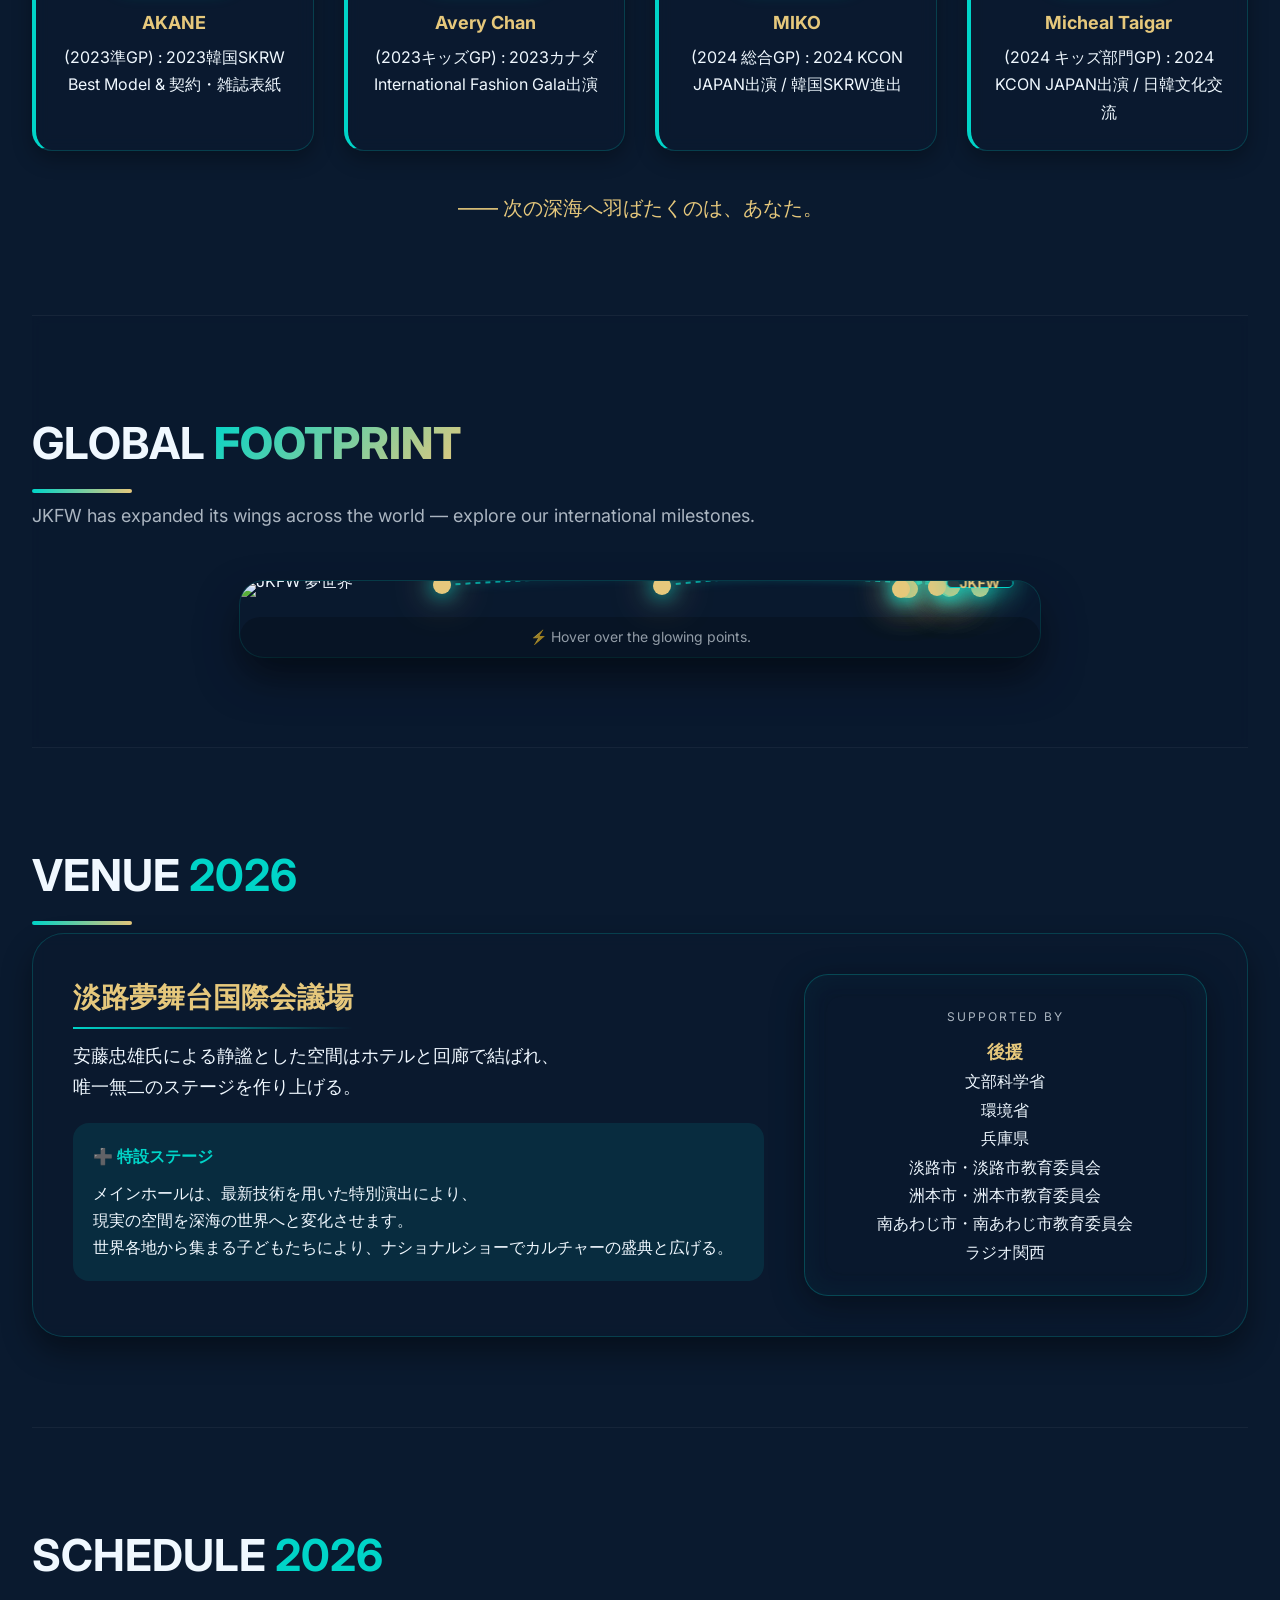
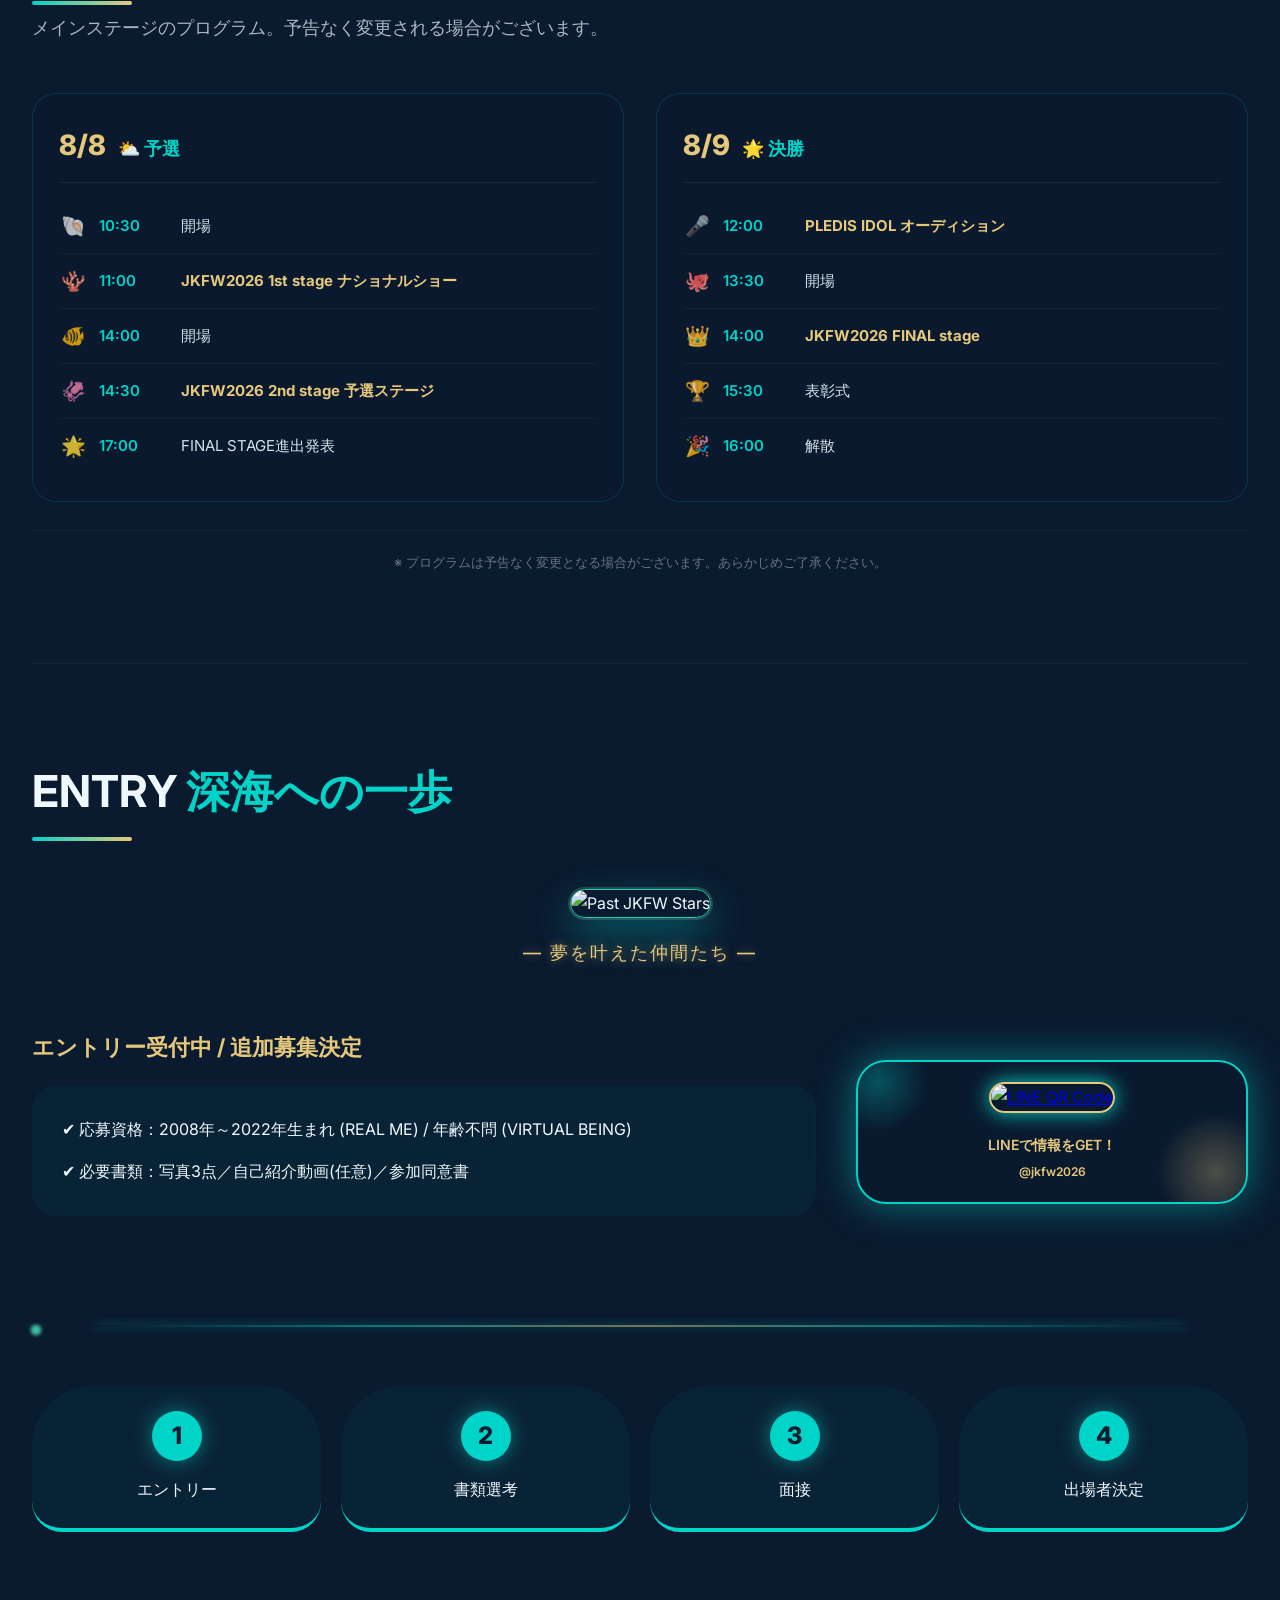
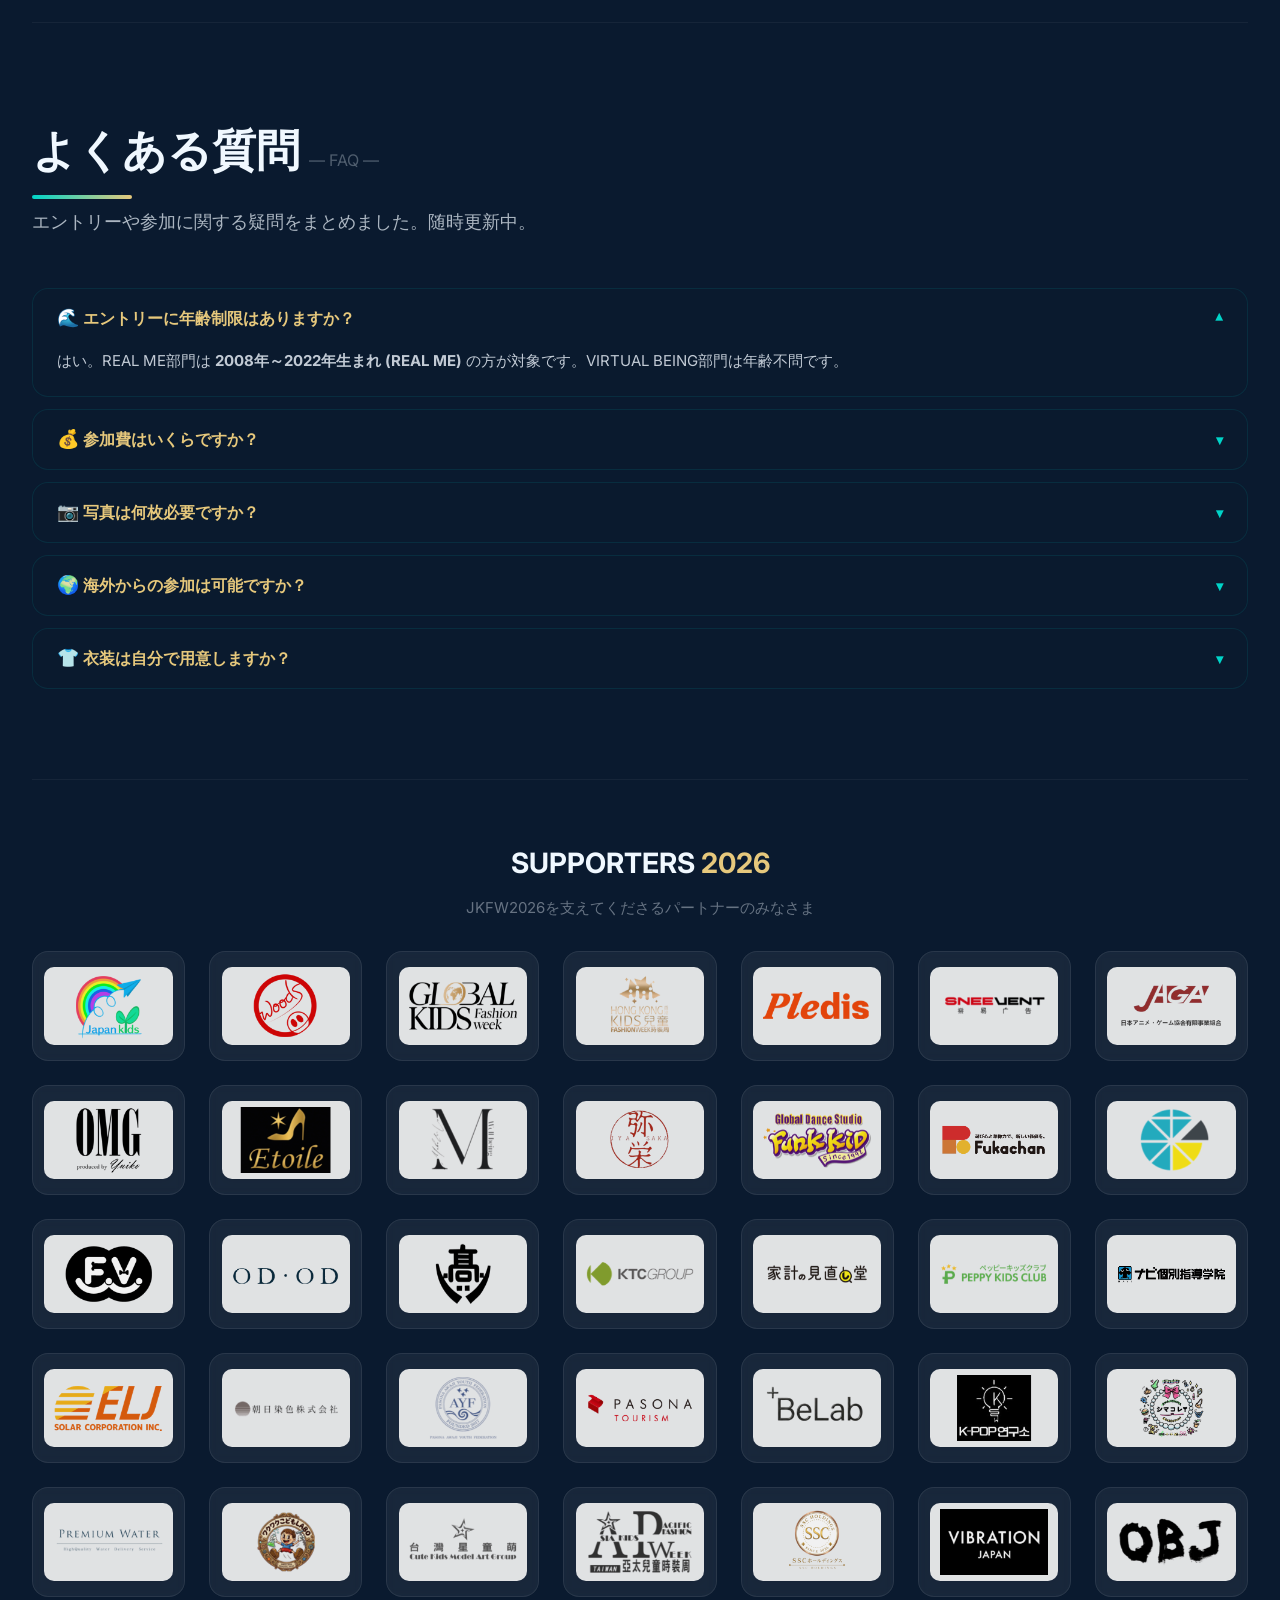
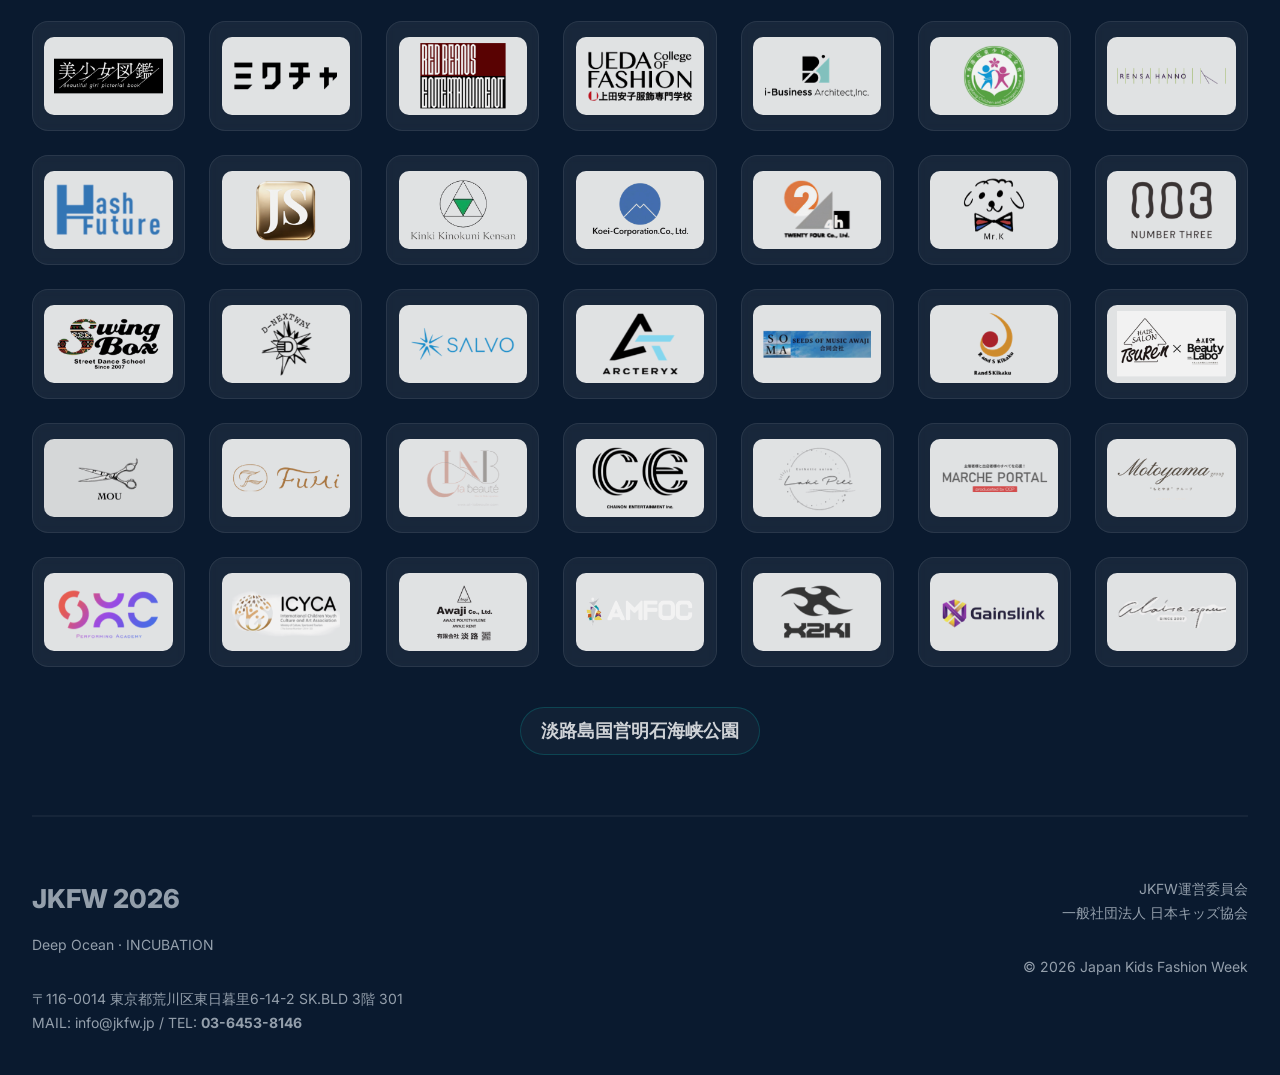
==== commit d199a45f: "Integrate Google Tag Manager and verification tag Added Google Tag Manager and Search Console verifi" ====
--- a/index.html
+++ b/index.html
@@ -1,6 +1,17 @@
 <!DOCTYPE html>
 <html lang="ja">
 <head>
+    <!-- Google tag (gtag.js) -->
+<script async src="https://www.googletagmanager.com/gtm.js?id=G-9BWHK82EPH"></script>
+<script>
+  window.dataLayer = window.dataLayer || [];
+  function gtag(){dataLayer.push(arguments);}
+  gtag('js', new Date());
+  gtag('config', 'G-9BWHK82EPH');
+</script>
+
+<!-- Search Console 验证标签 -->
+<meta name="google-site-verification" content="cIHEe00uBBuR_Nw18Z_bCn1mWeptYXOXvlr4iz0yQfk" />
     <meta charset="UTF-8">
     <meta name="viewport" content="width=device-width, initial-scale=1.0, maximum-scale=1.5, user-scalable=yes">
     
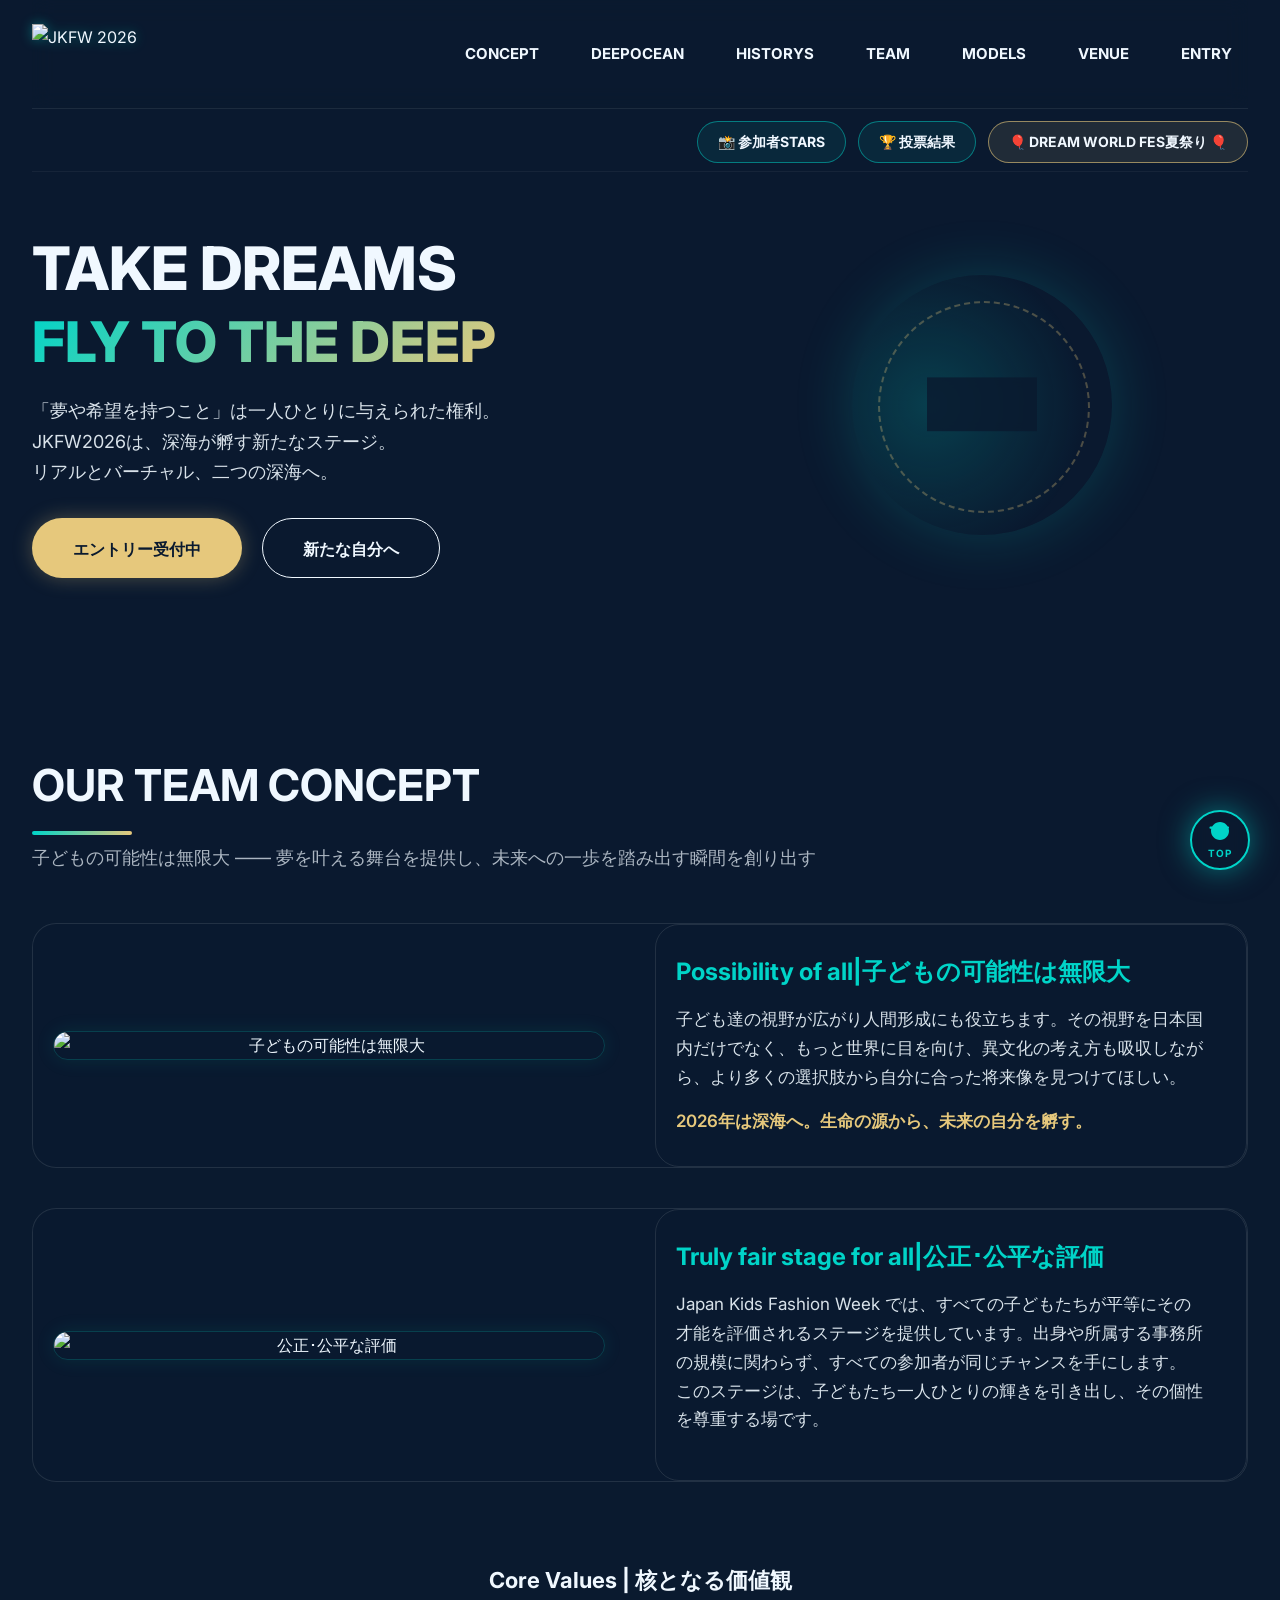
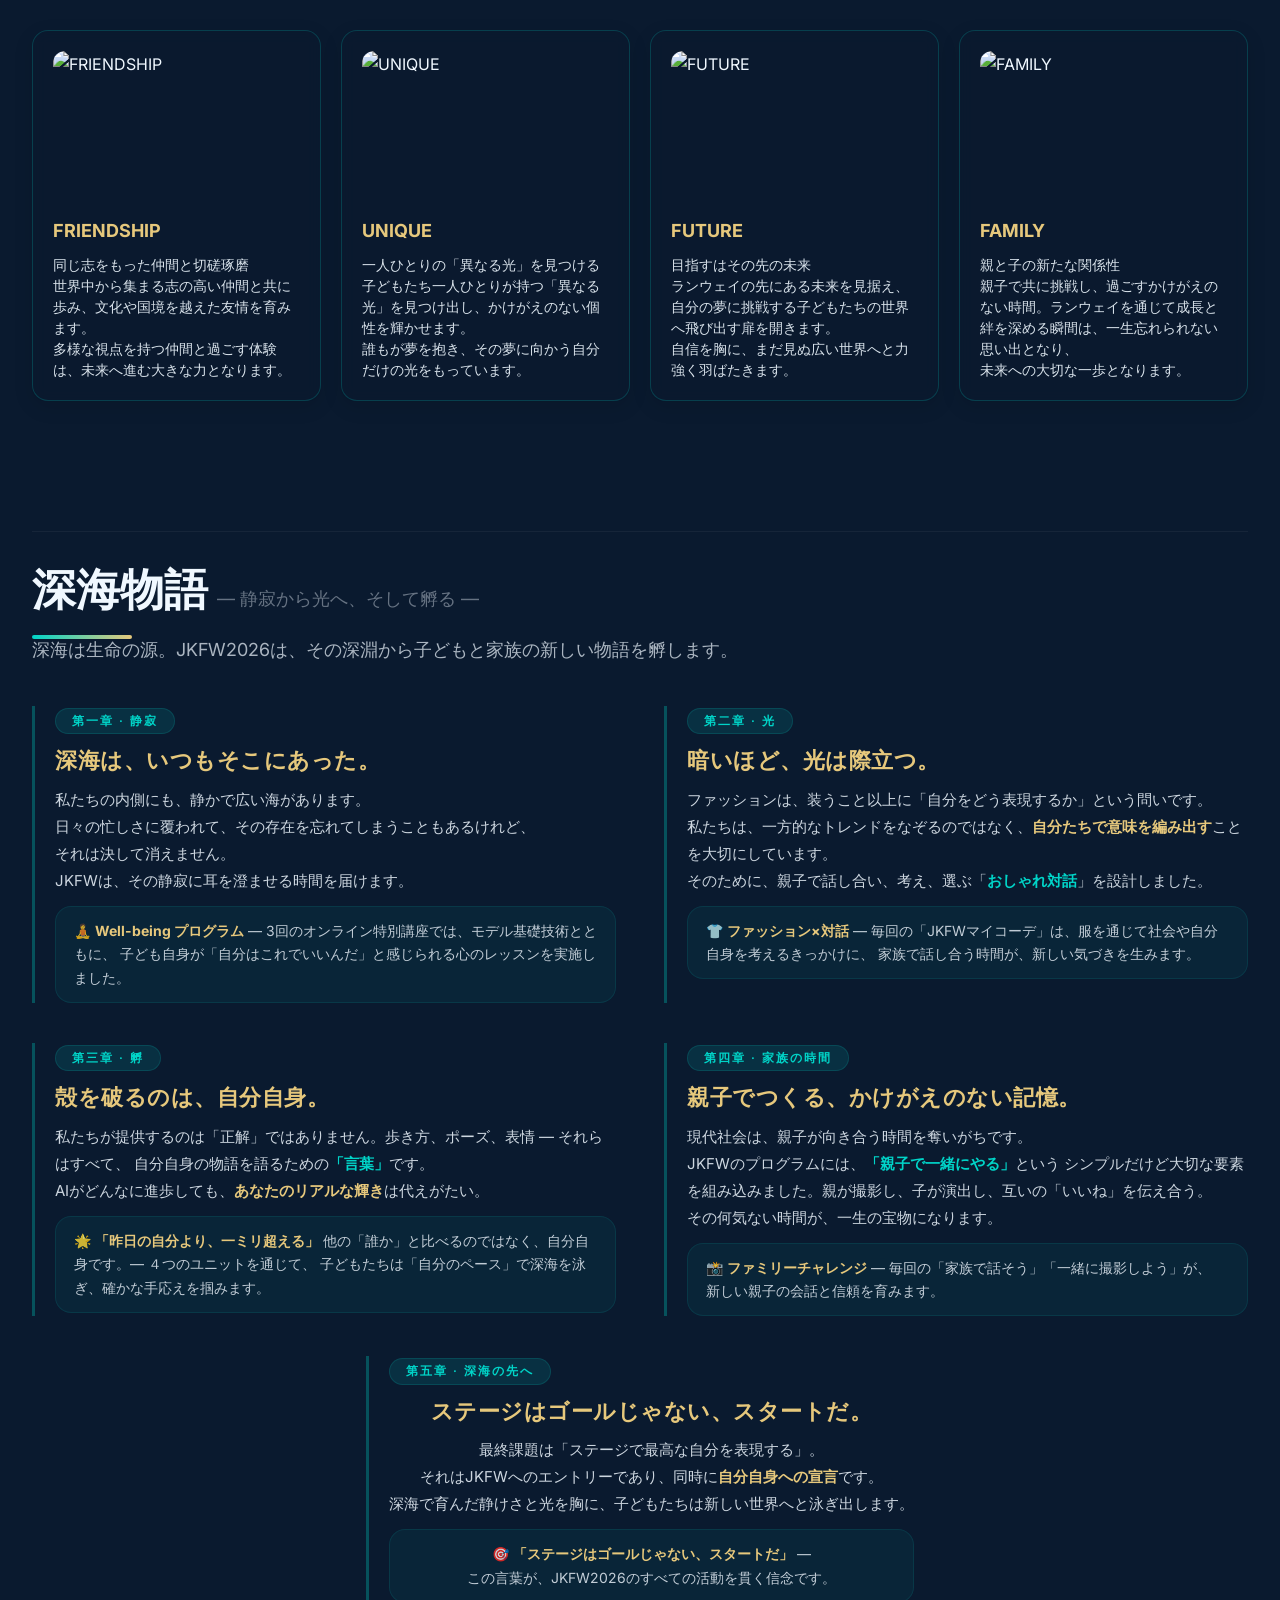
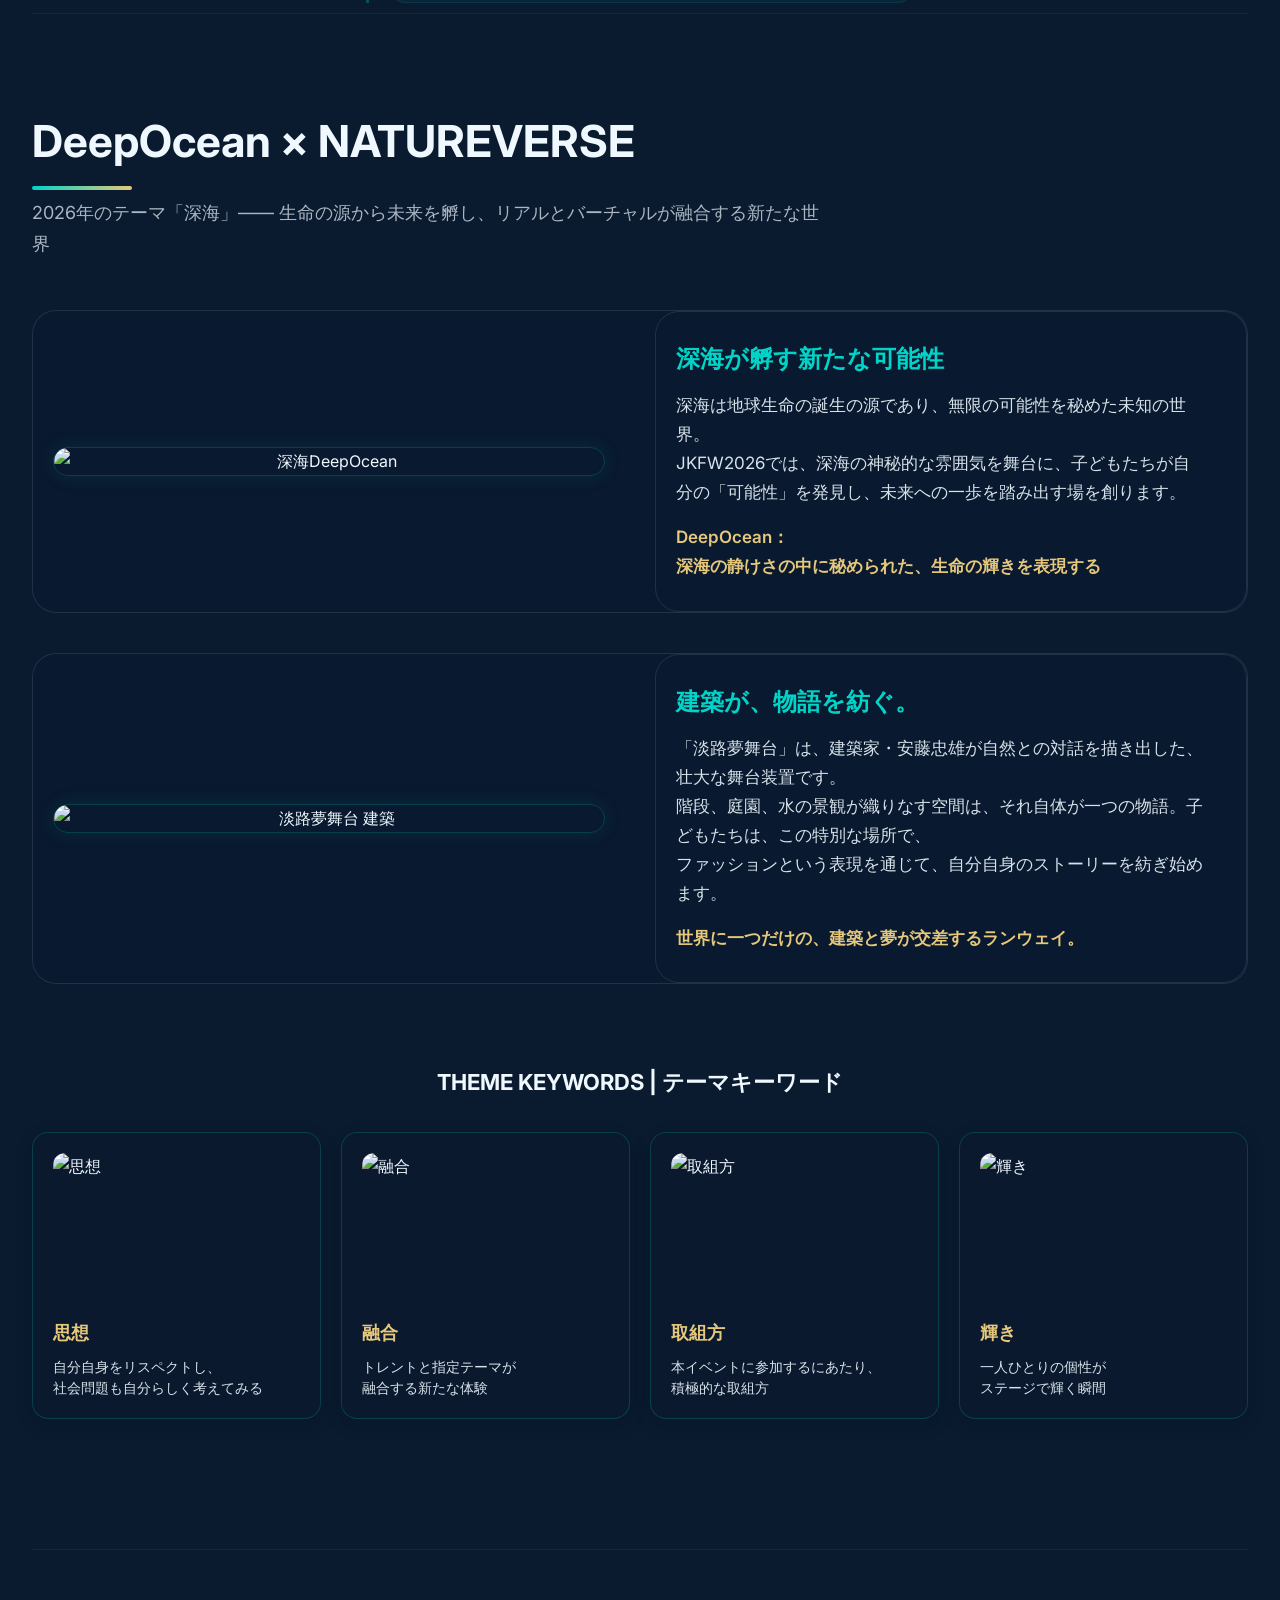
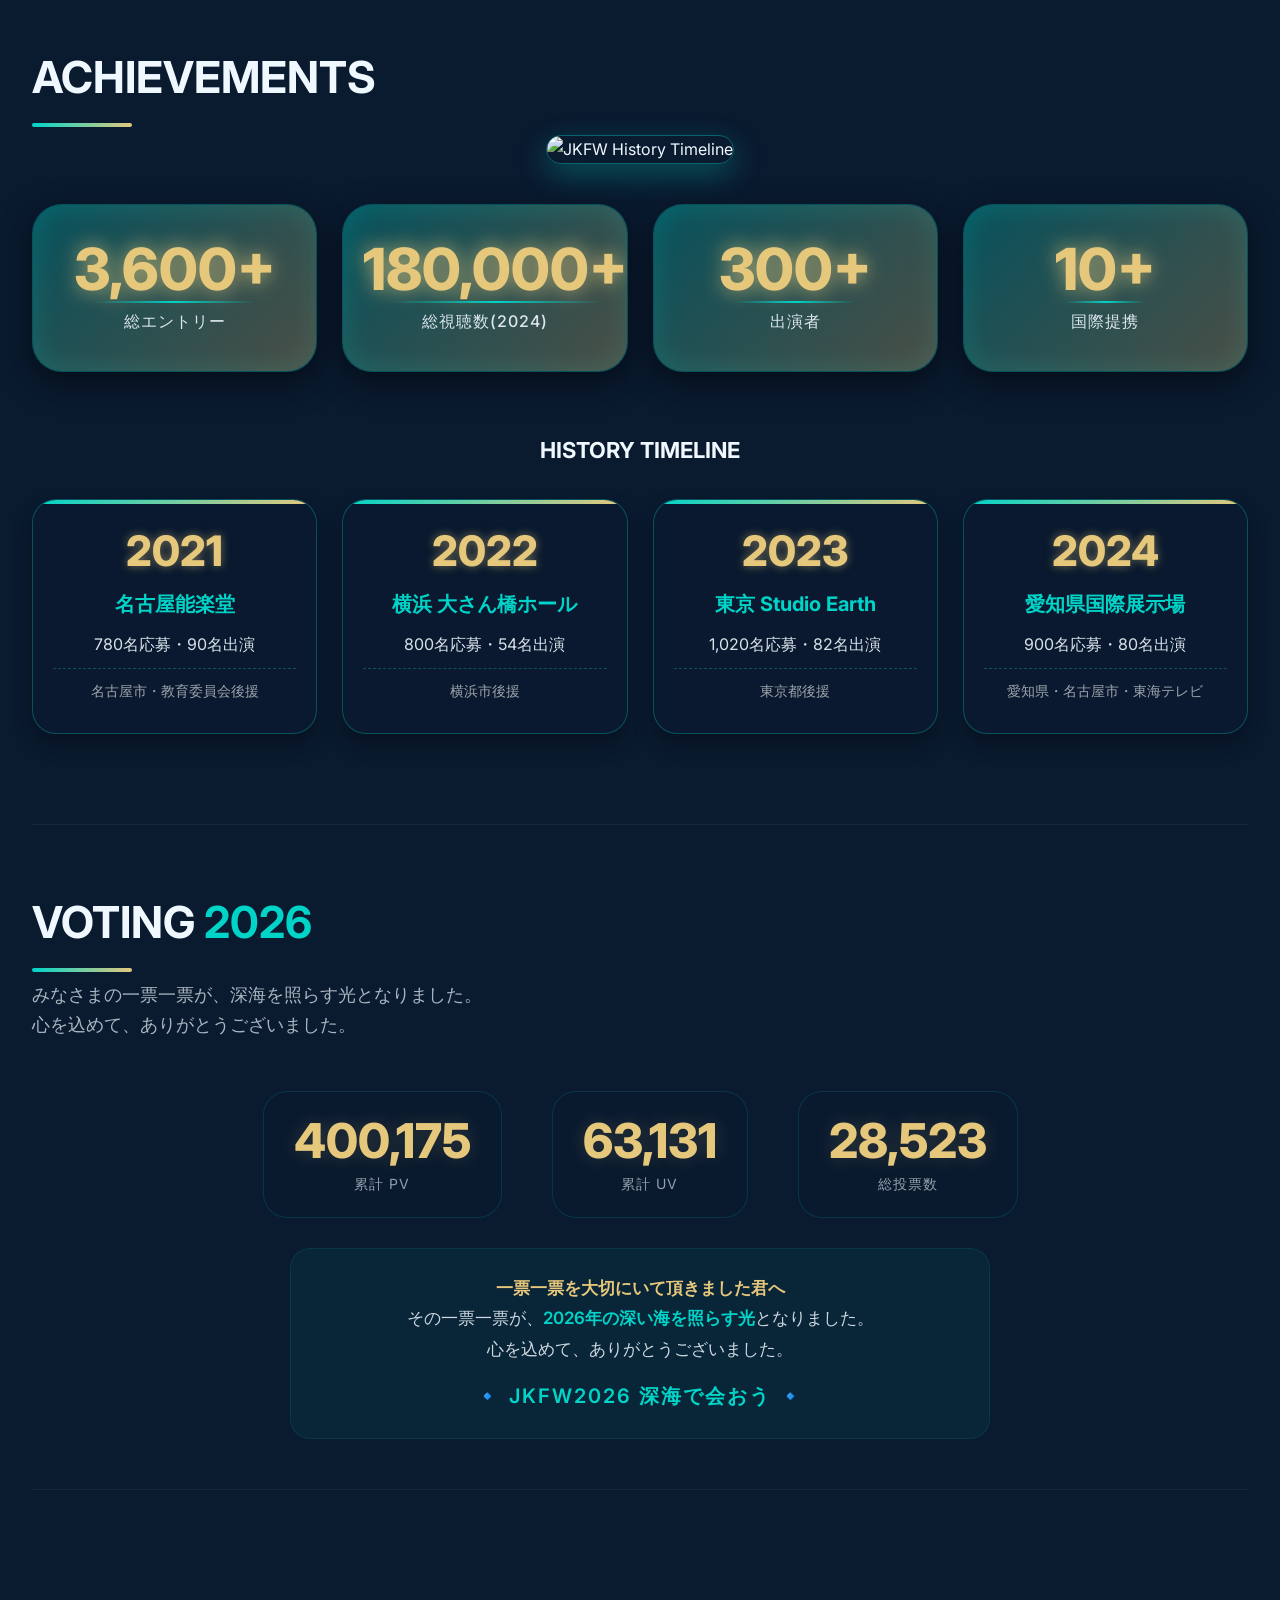
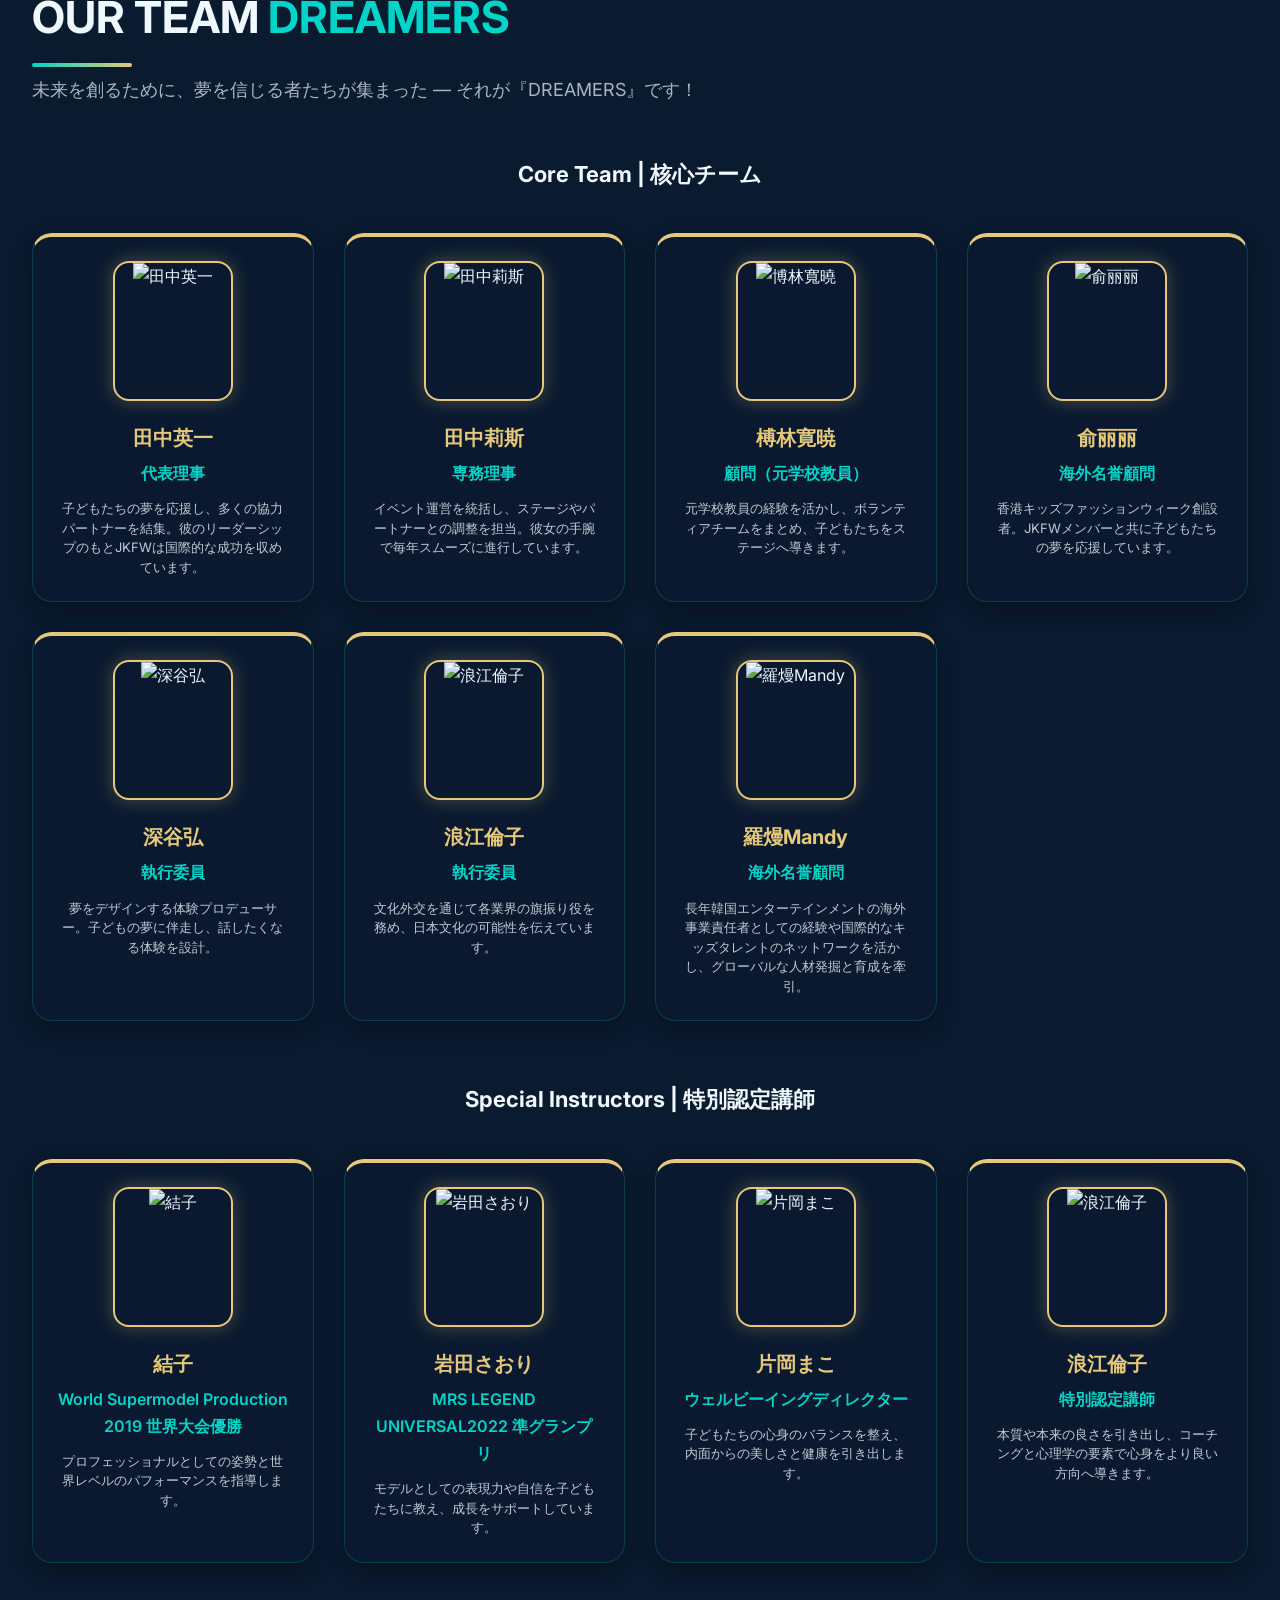
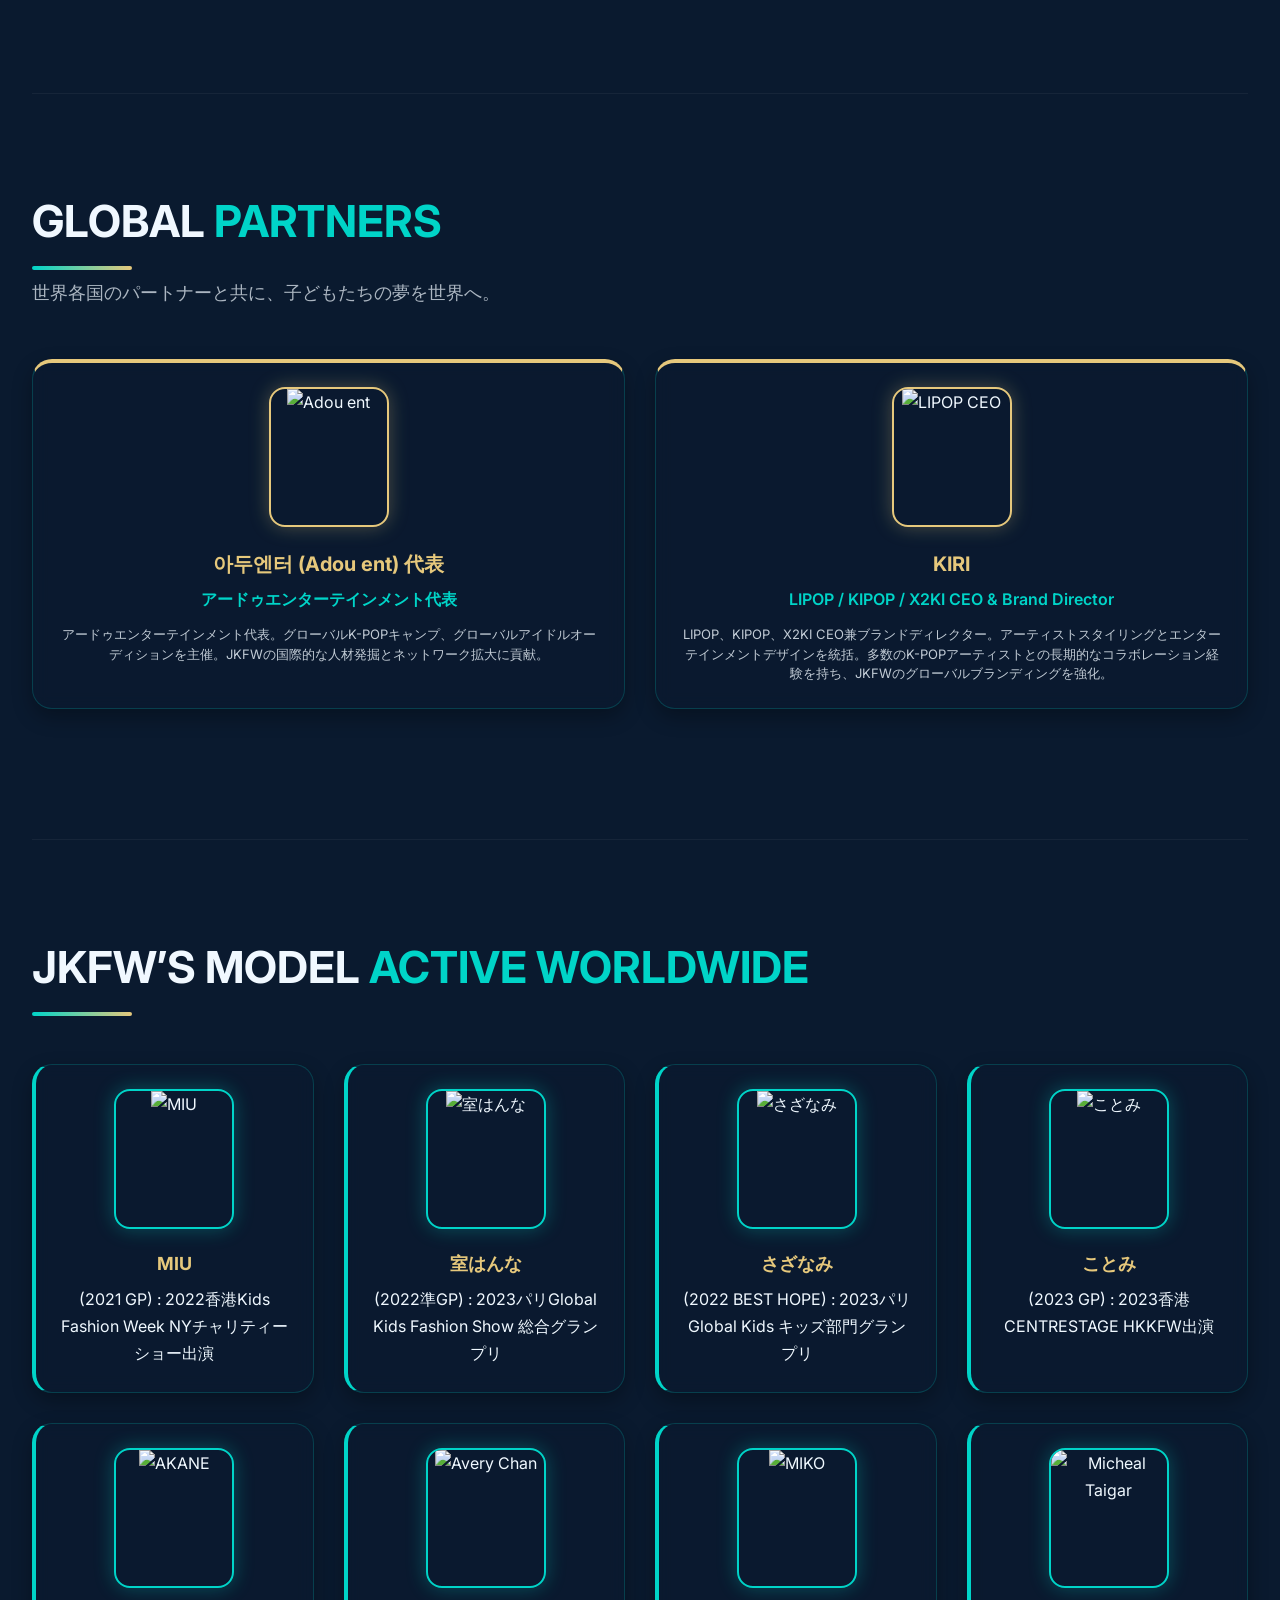
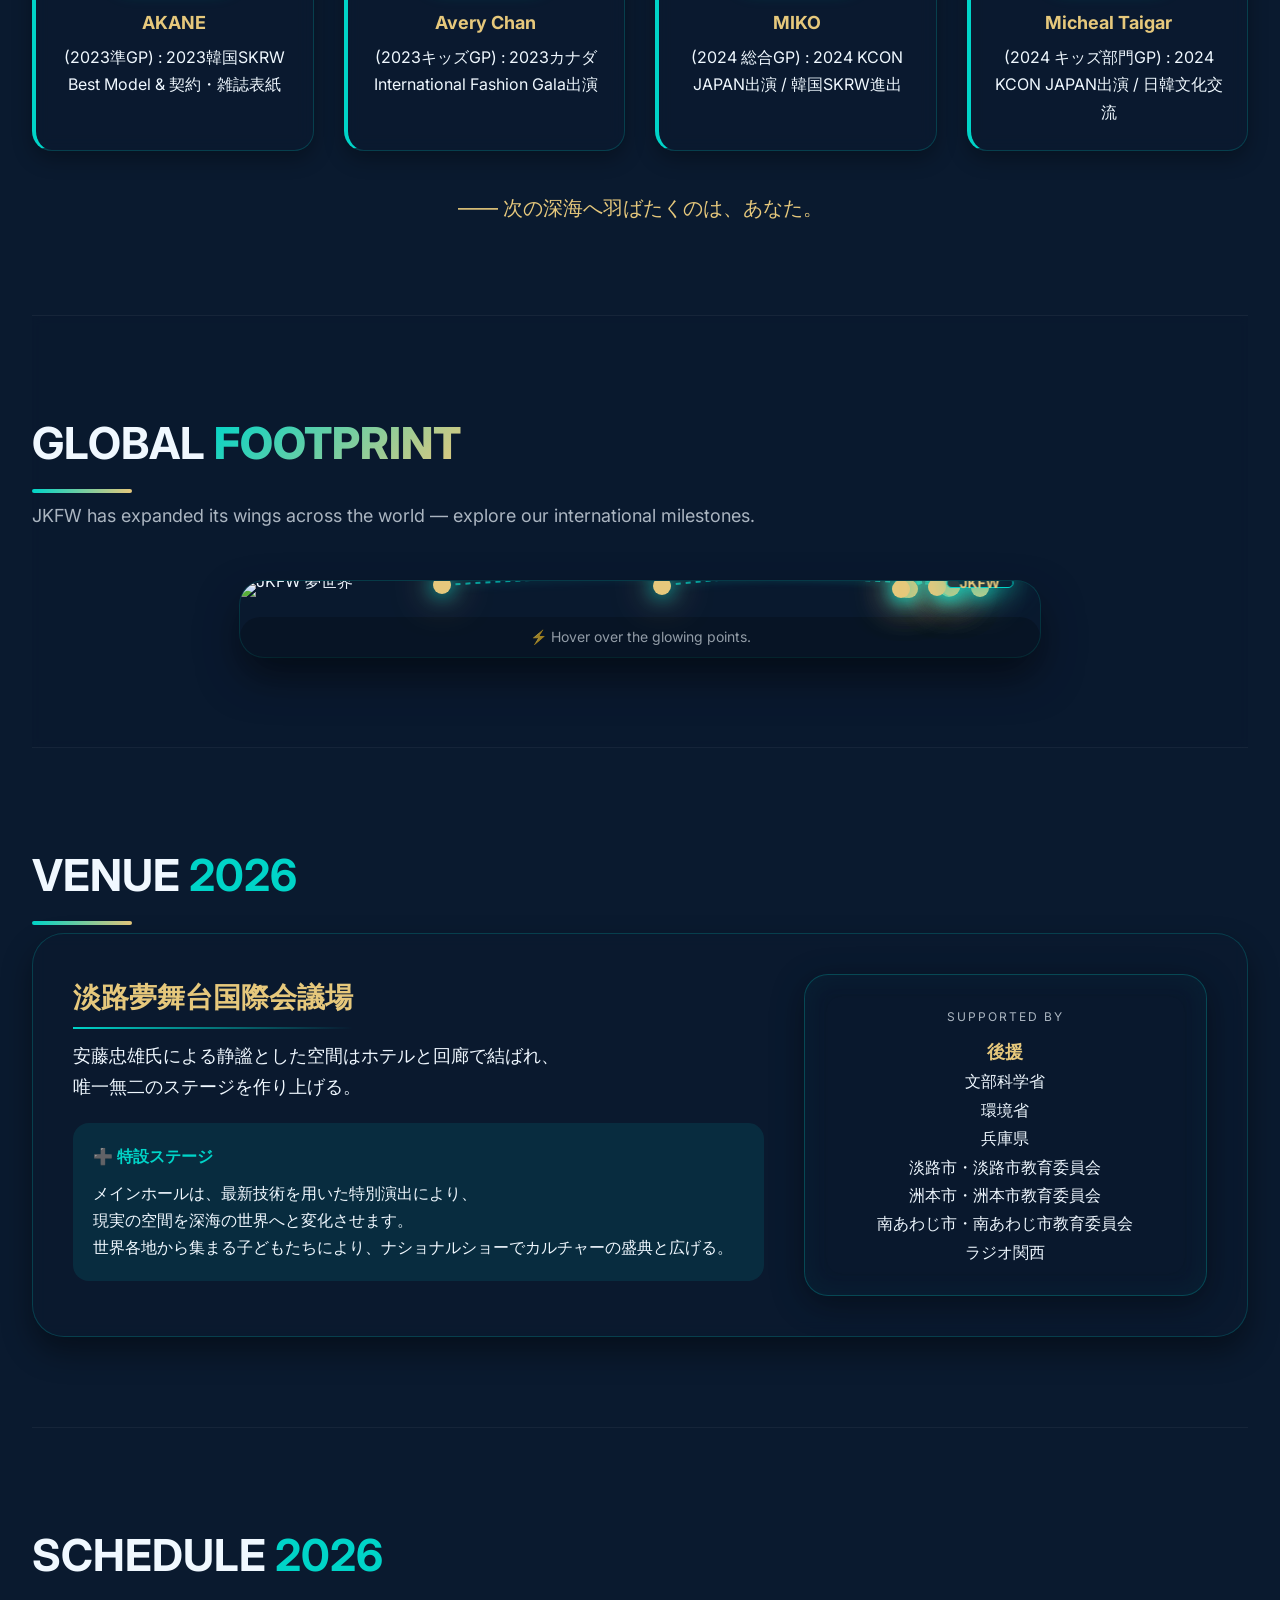
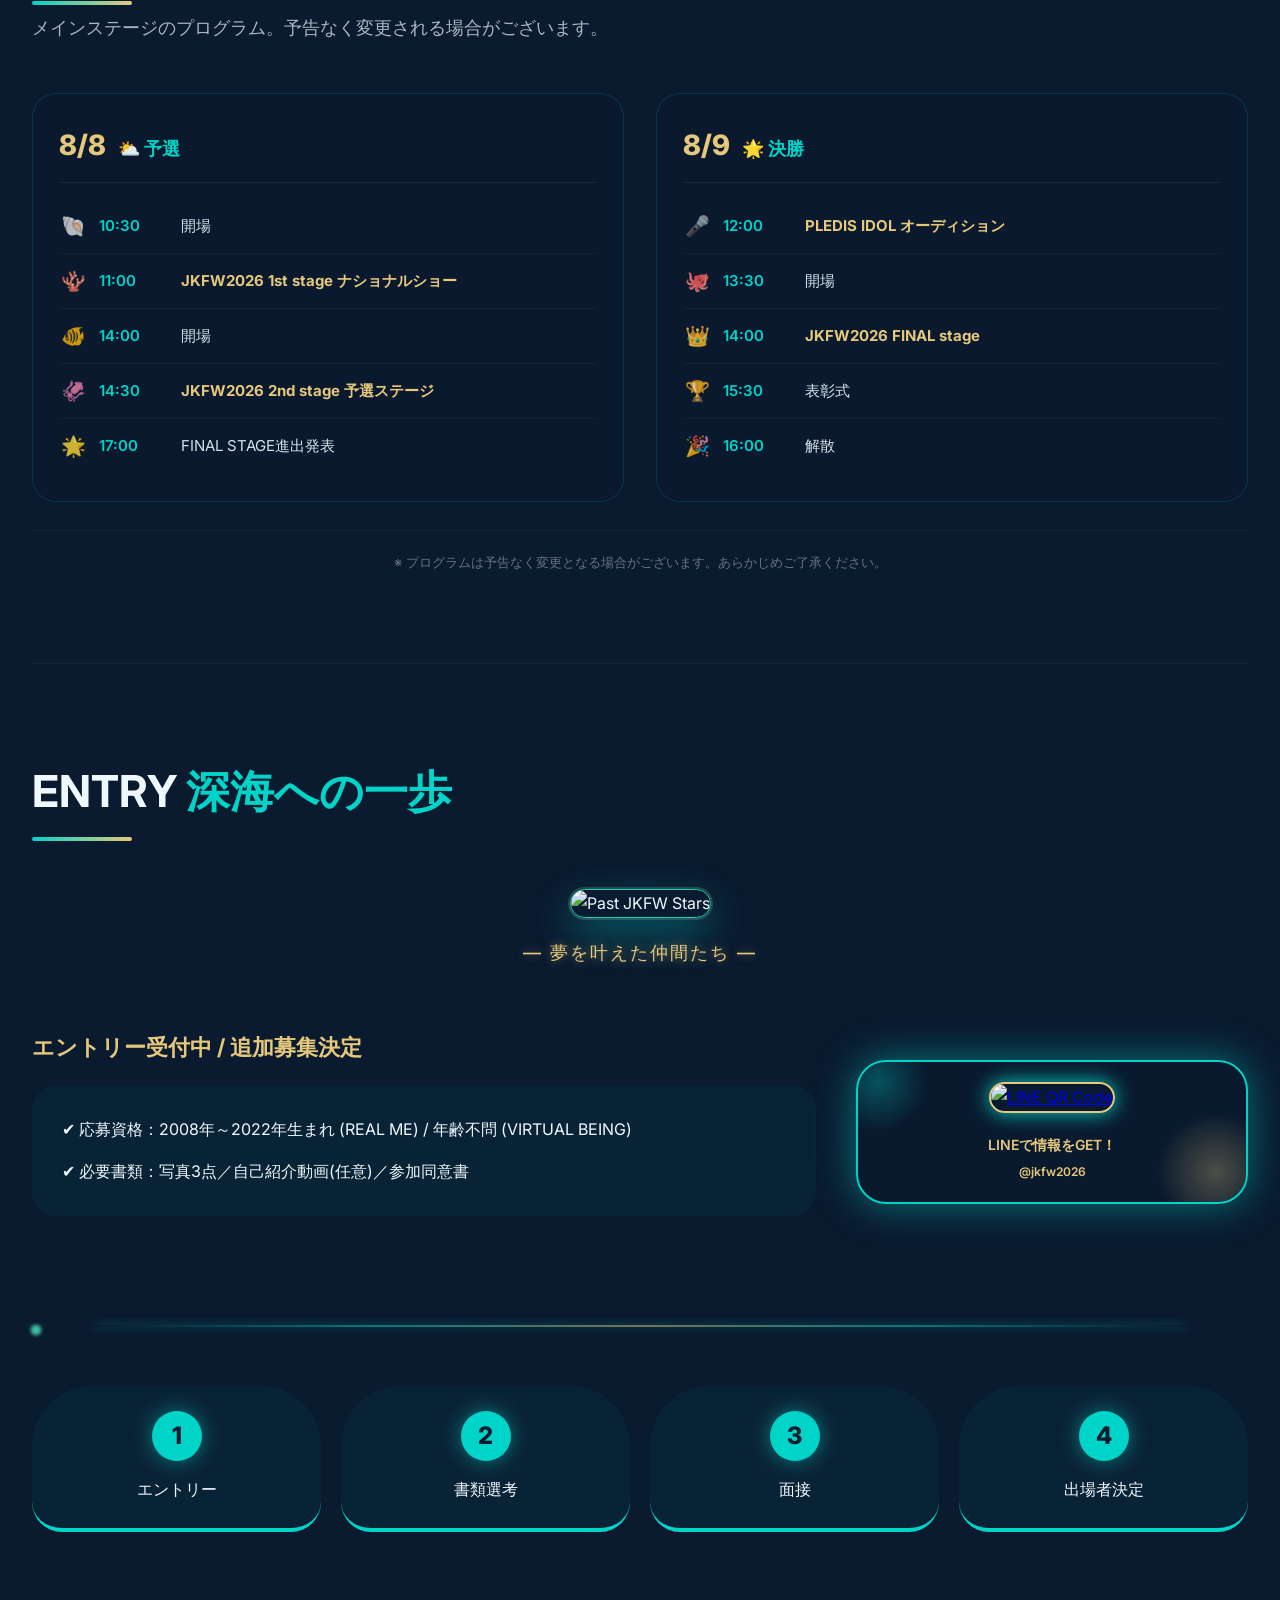
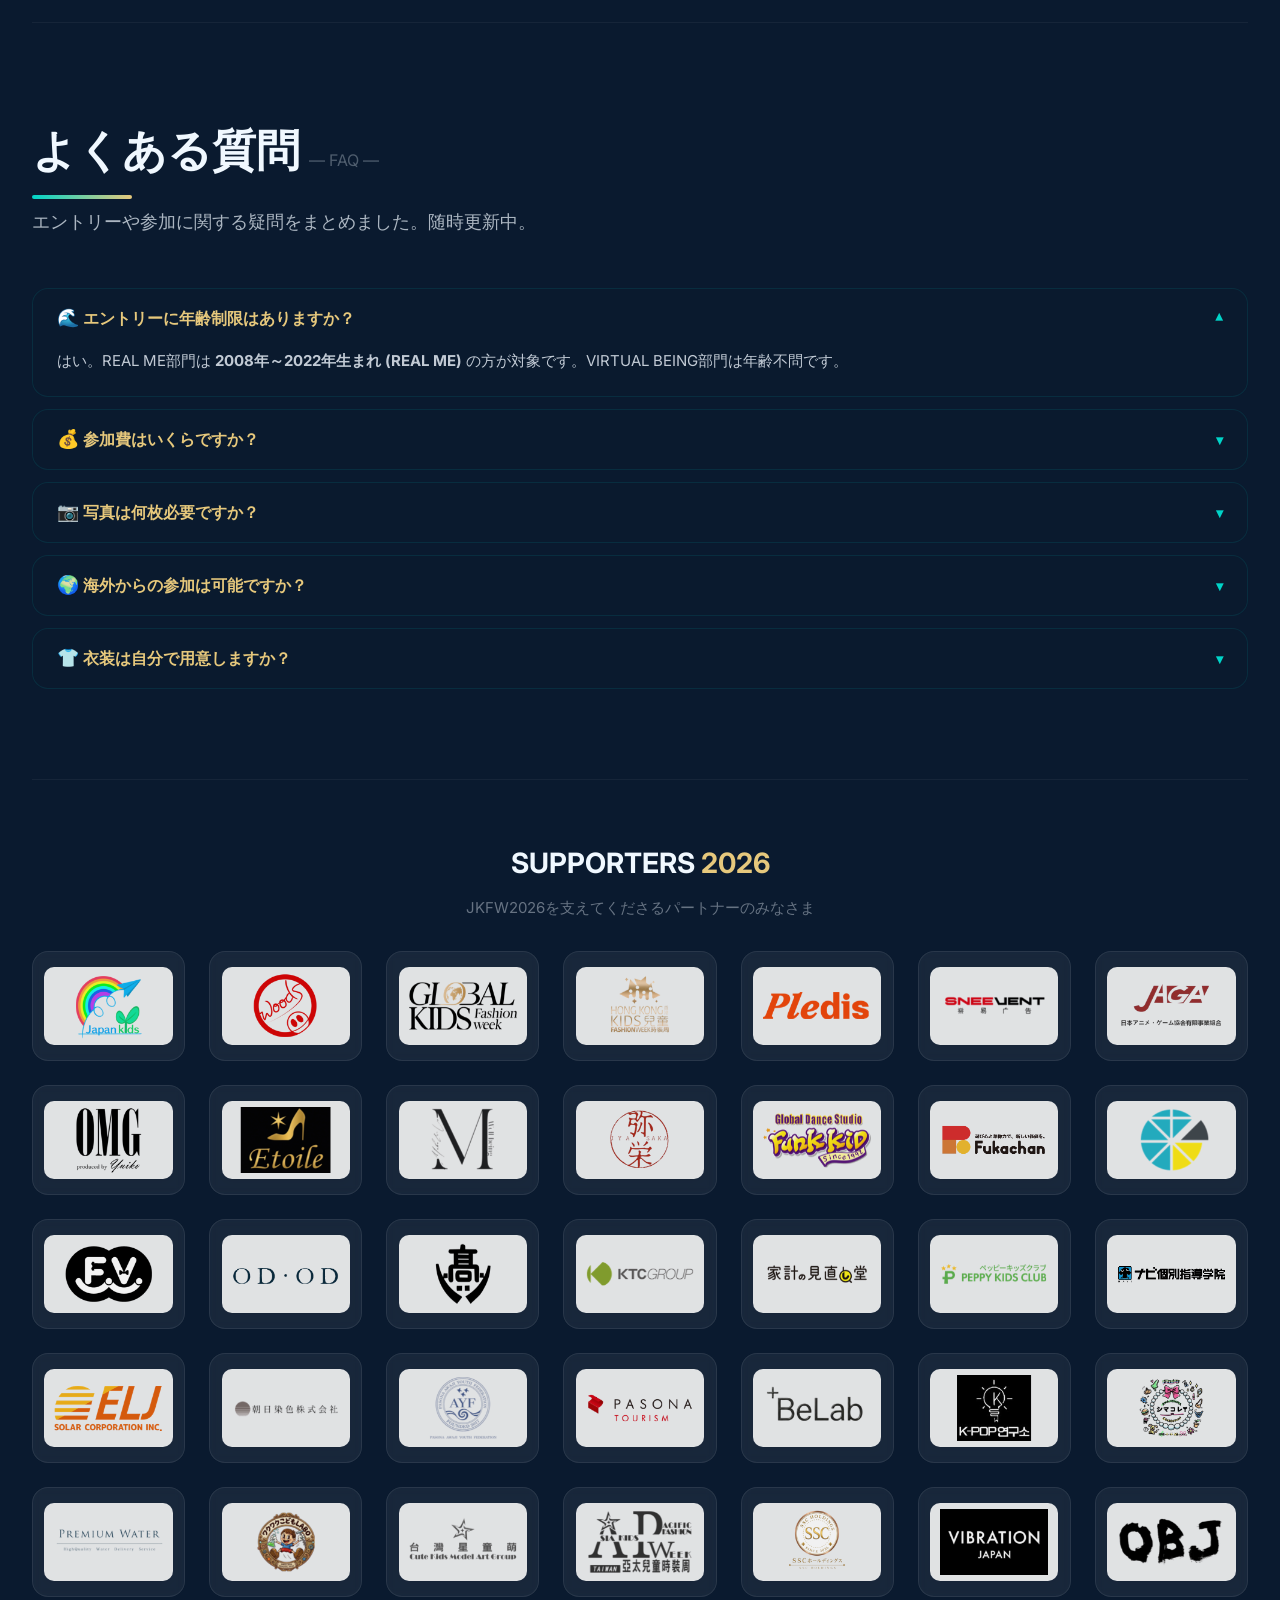
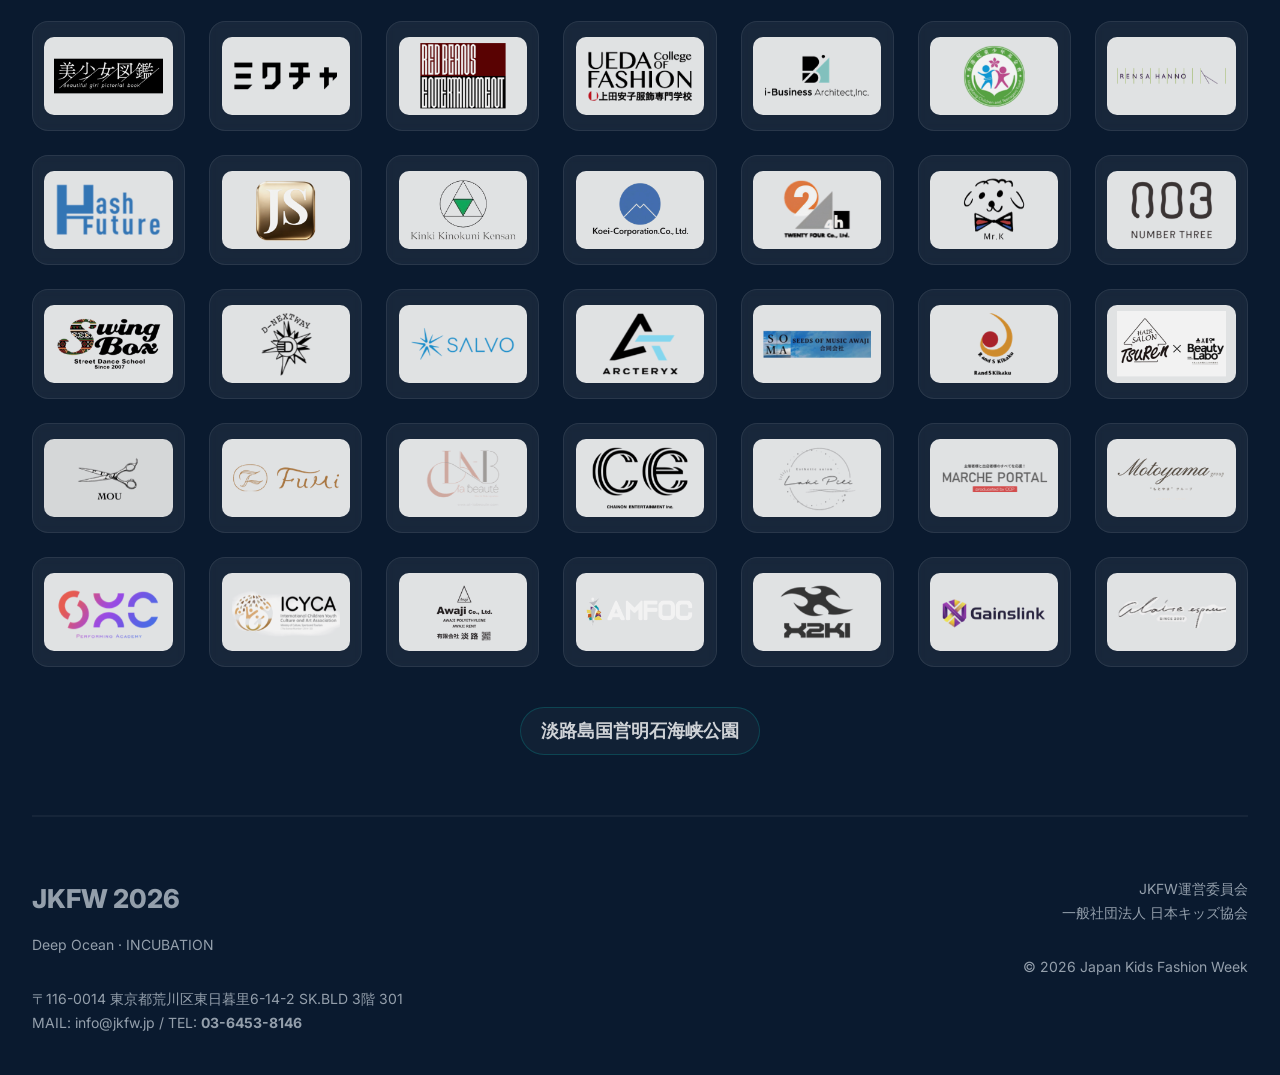
==== commit 3011c3e9: "Fix comment formatting in index.html" ====
--- a/index.html
+++ b/index.html
@@ -1,7 +1,7 @@
 <!DOCTYPE html>
 <html lang="ja">
 <head>
-    <!-- Google tag (gtag.js) -->
+ <!-- Google tag (gtag.js) -->
 <script async src="https://www.googletagmanager.com/gtm.js?id=G-9BWHK82EPH"></script>
 <script>
   window.dataLayer = window.dataLayer || [];
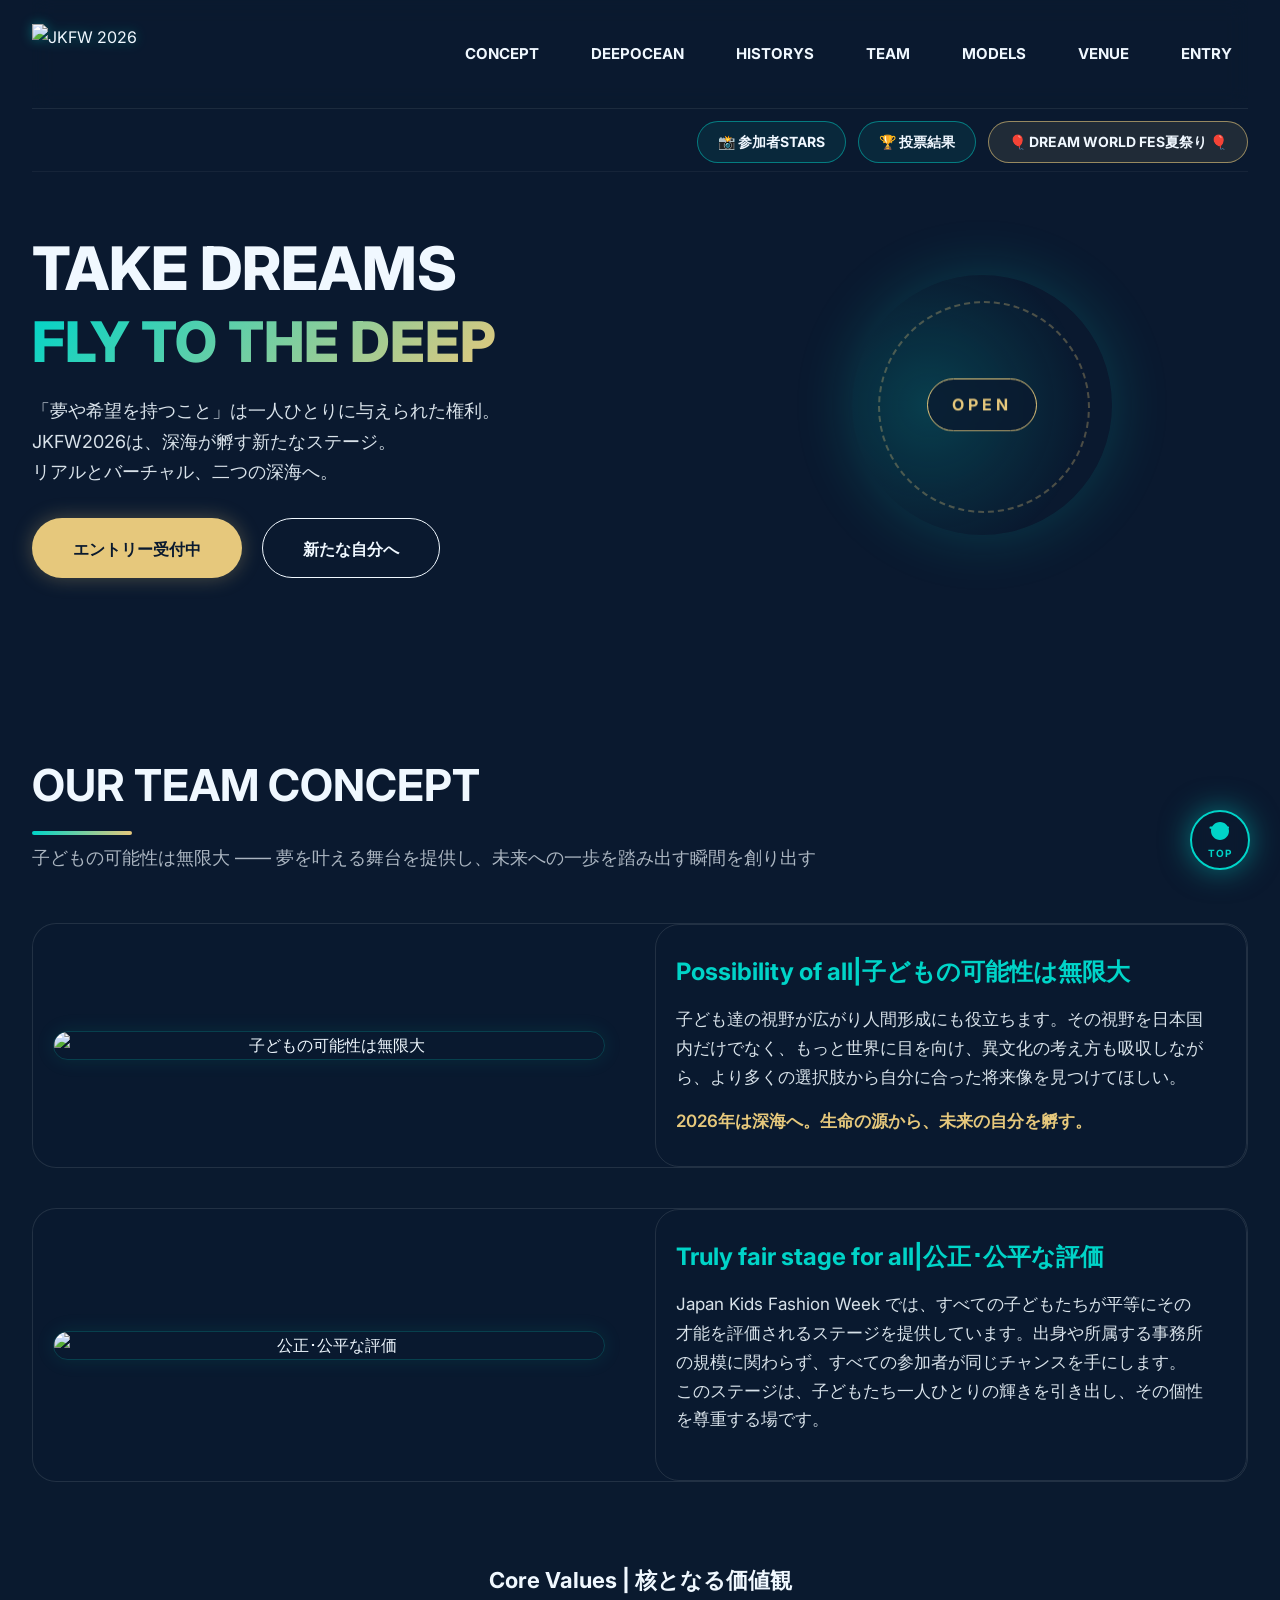
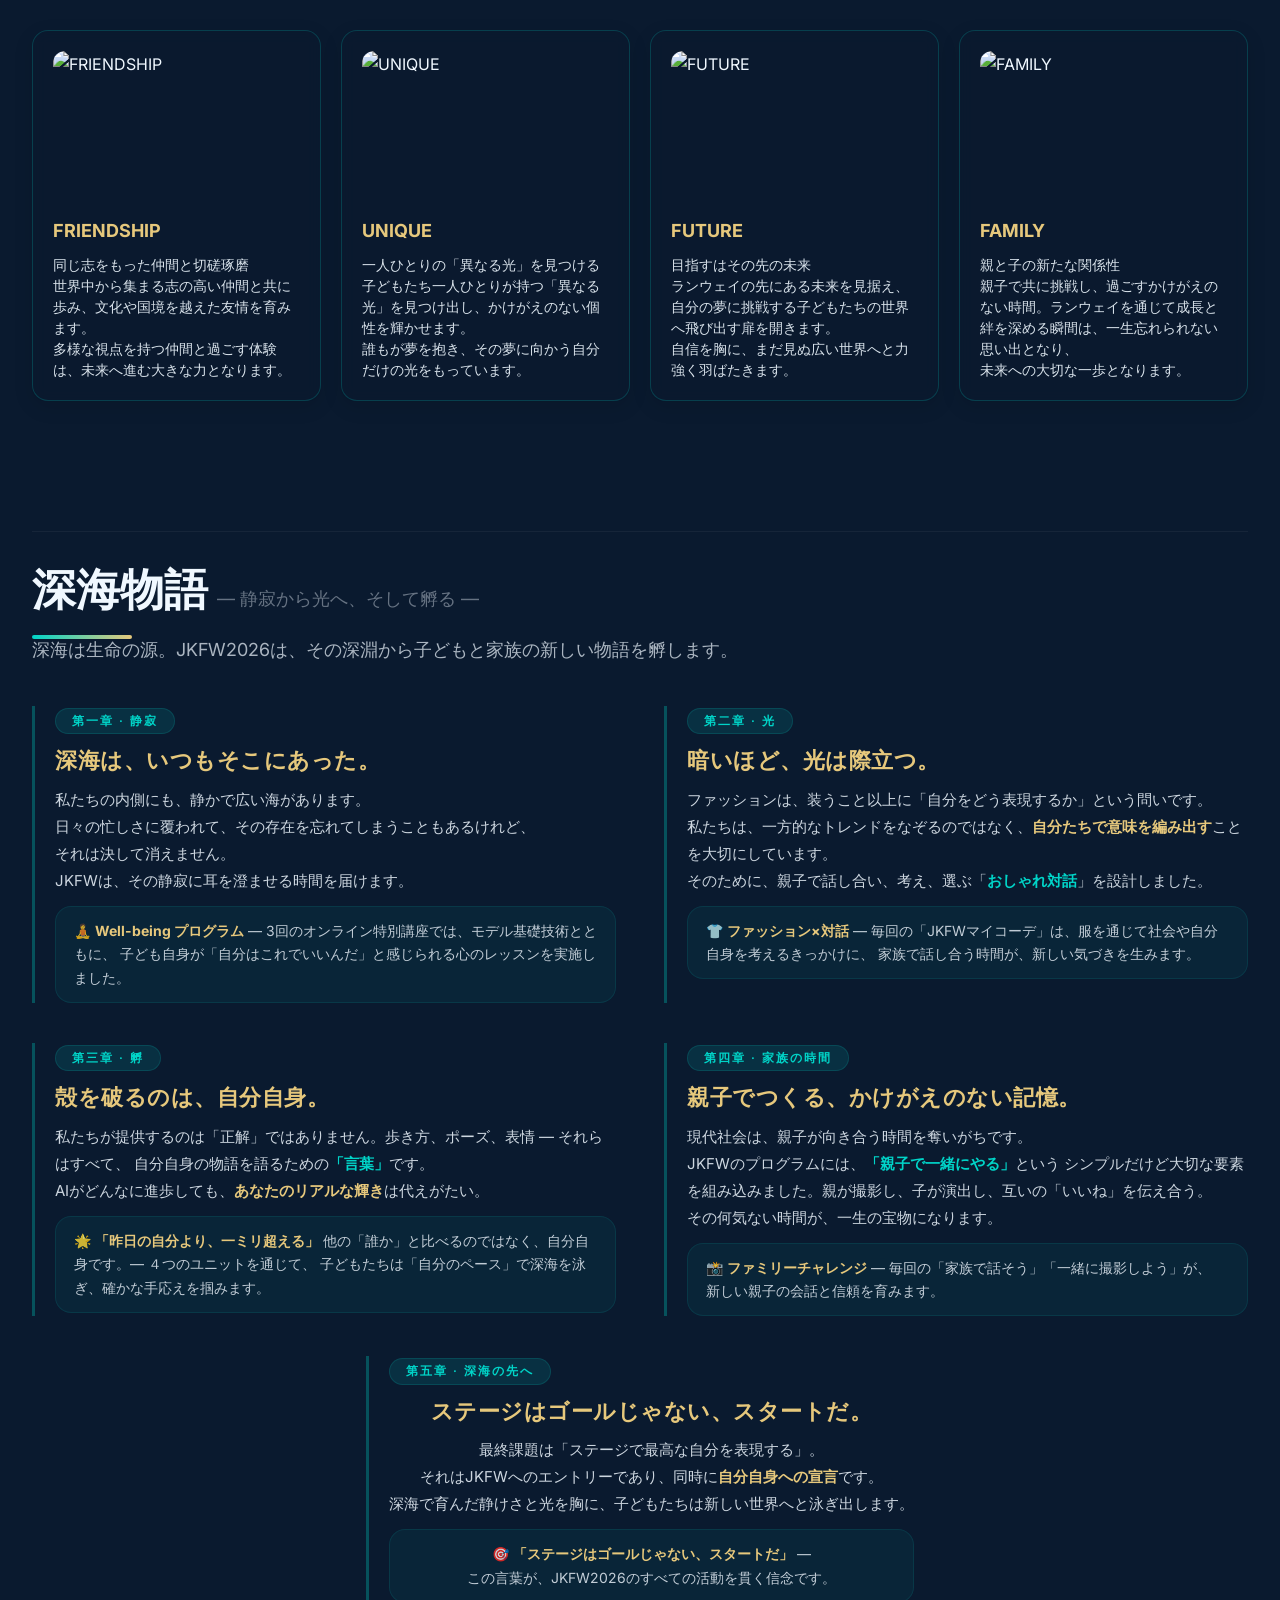
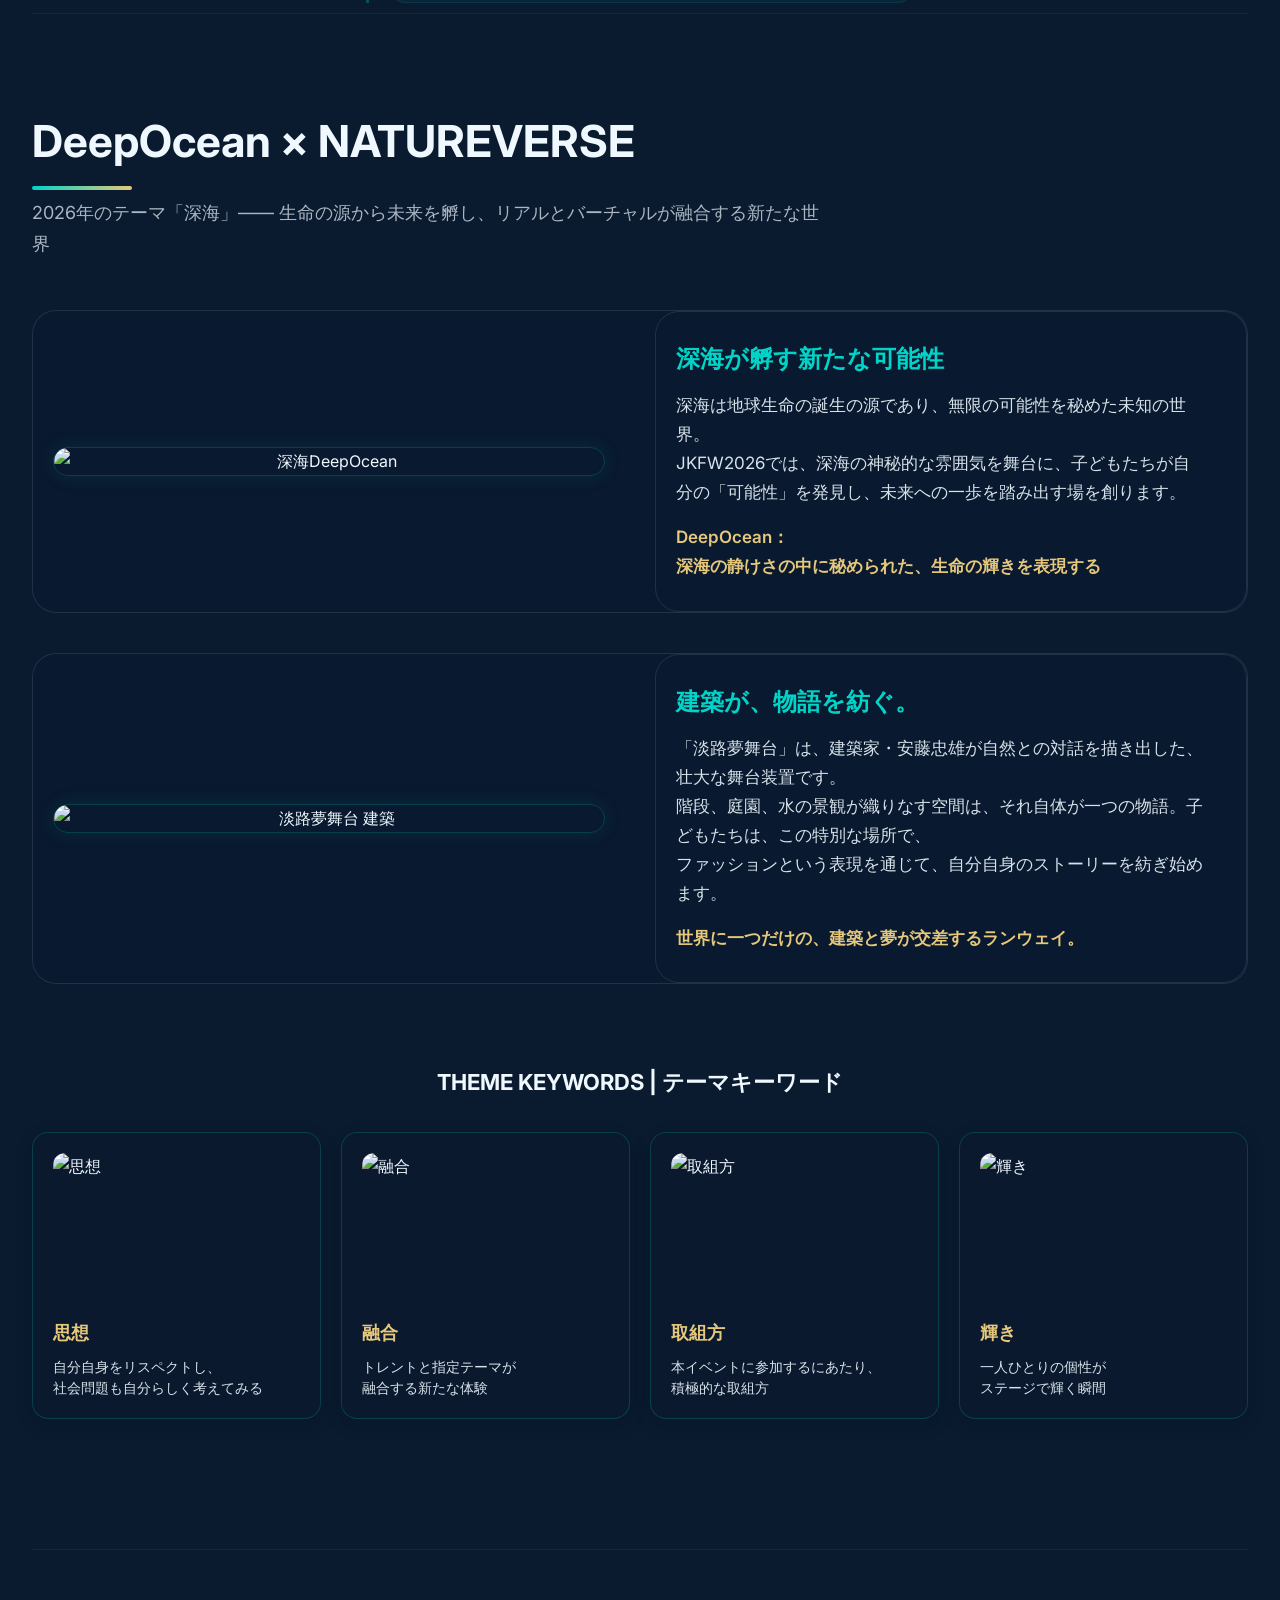
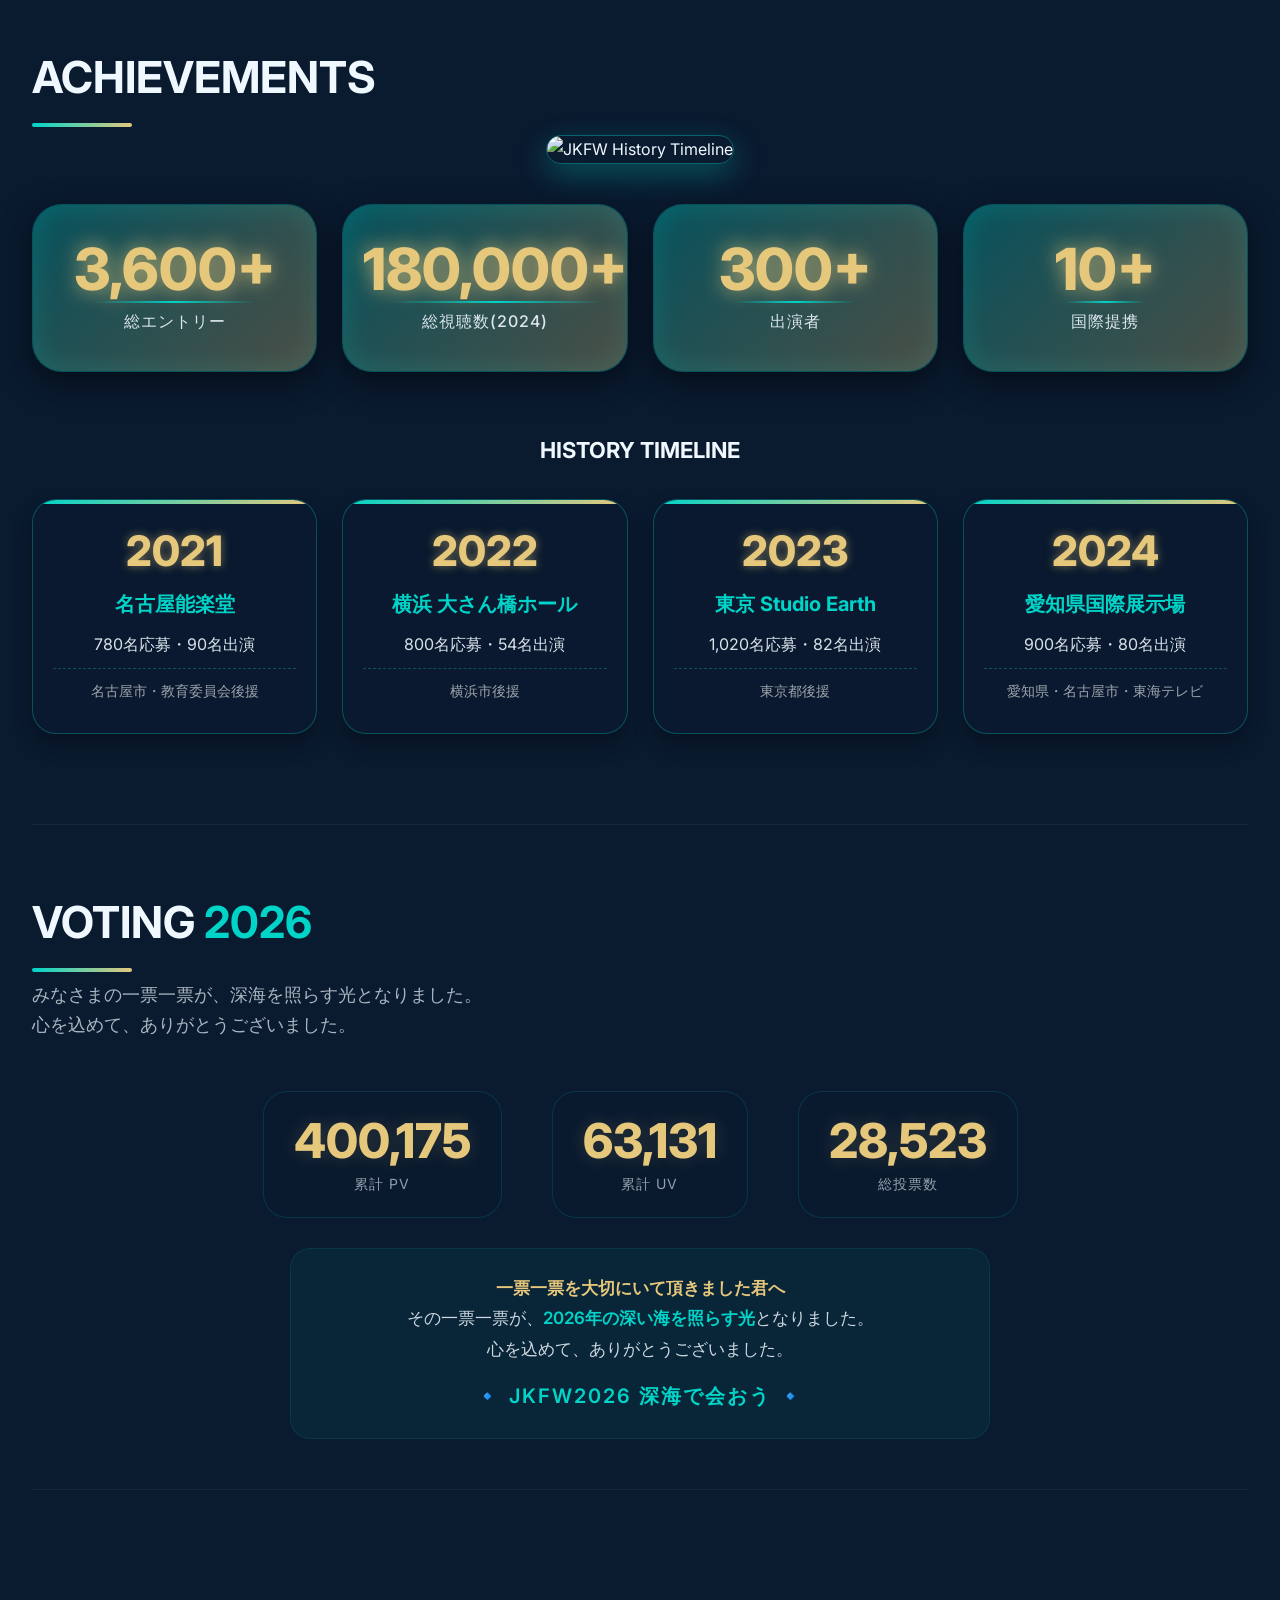
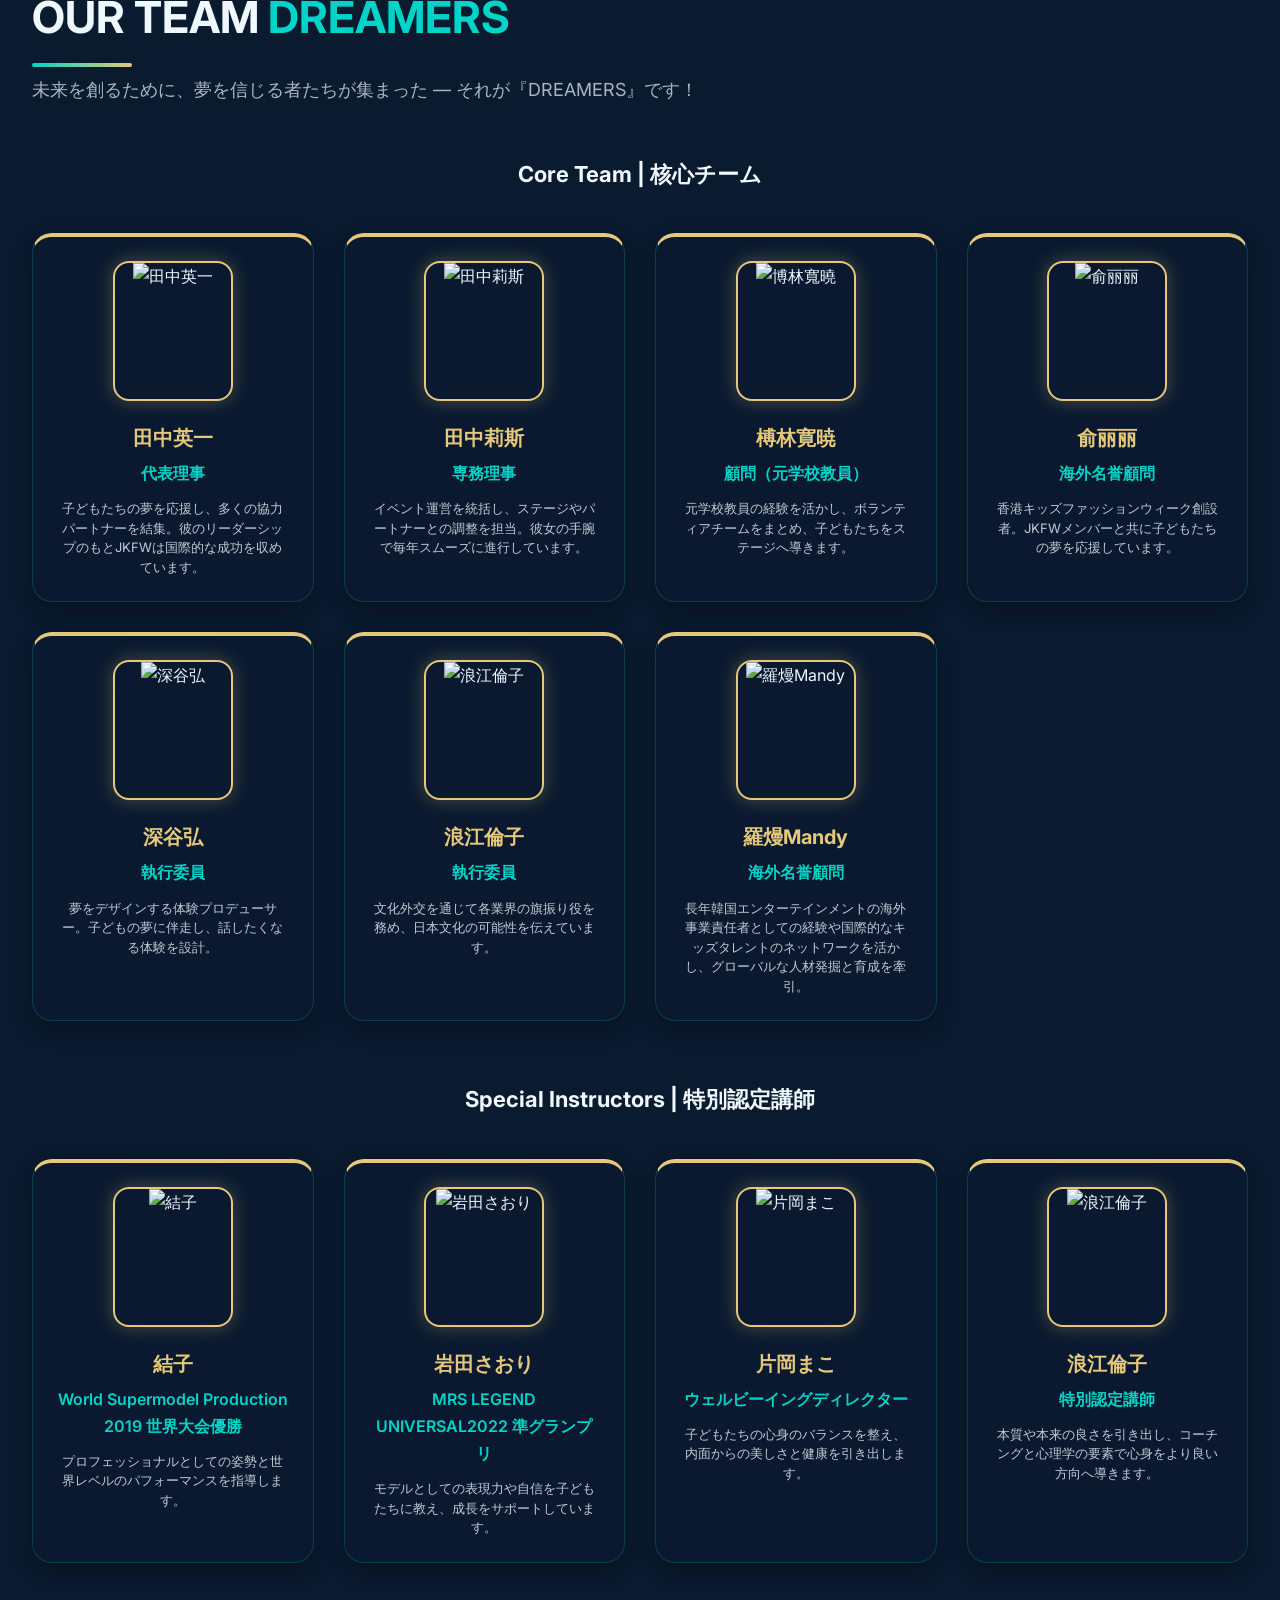
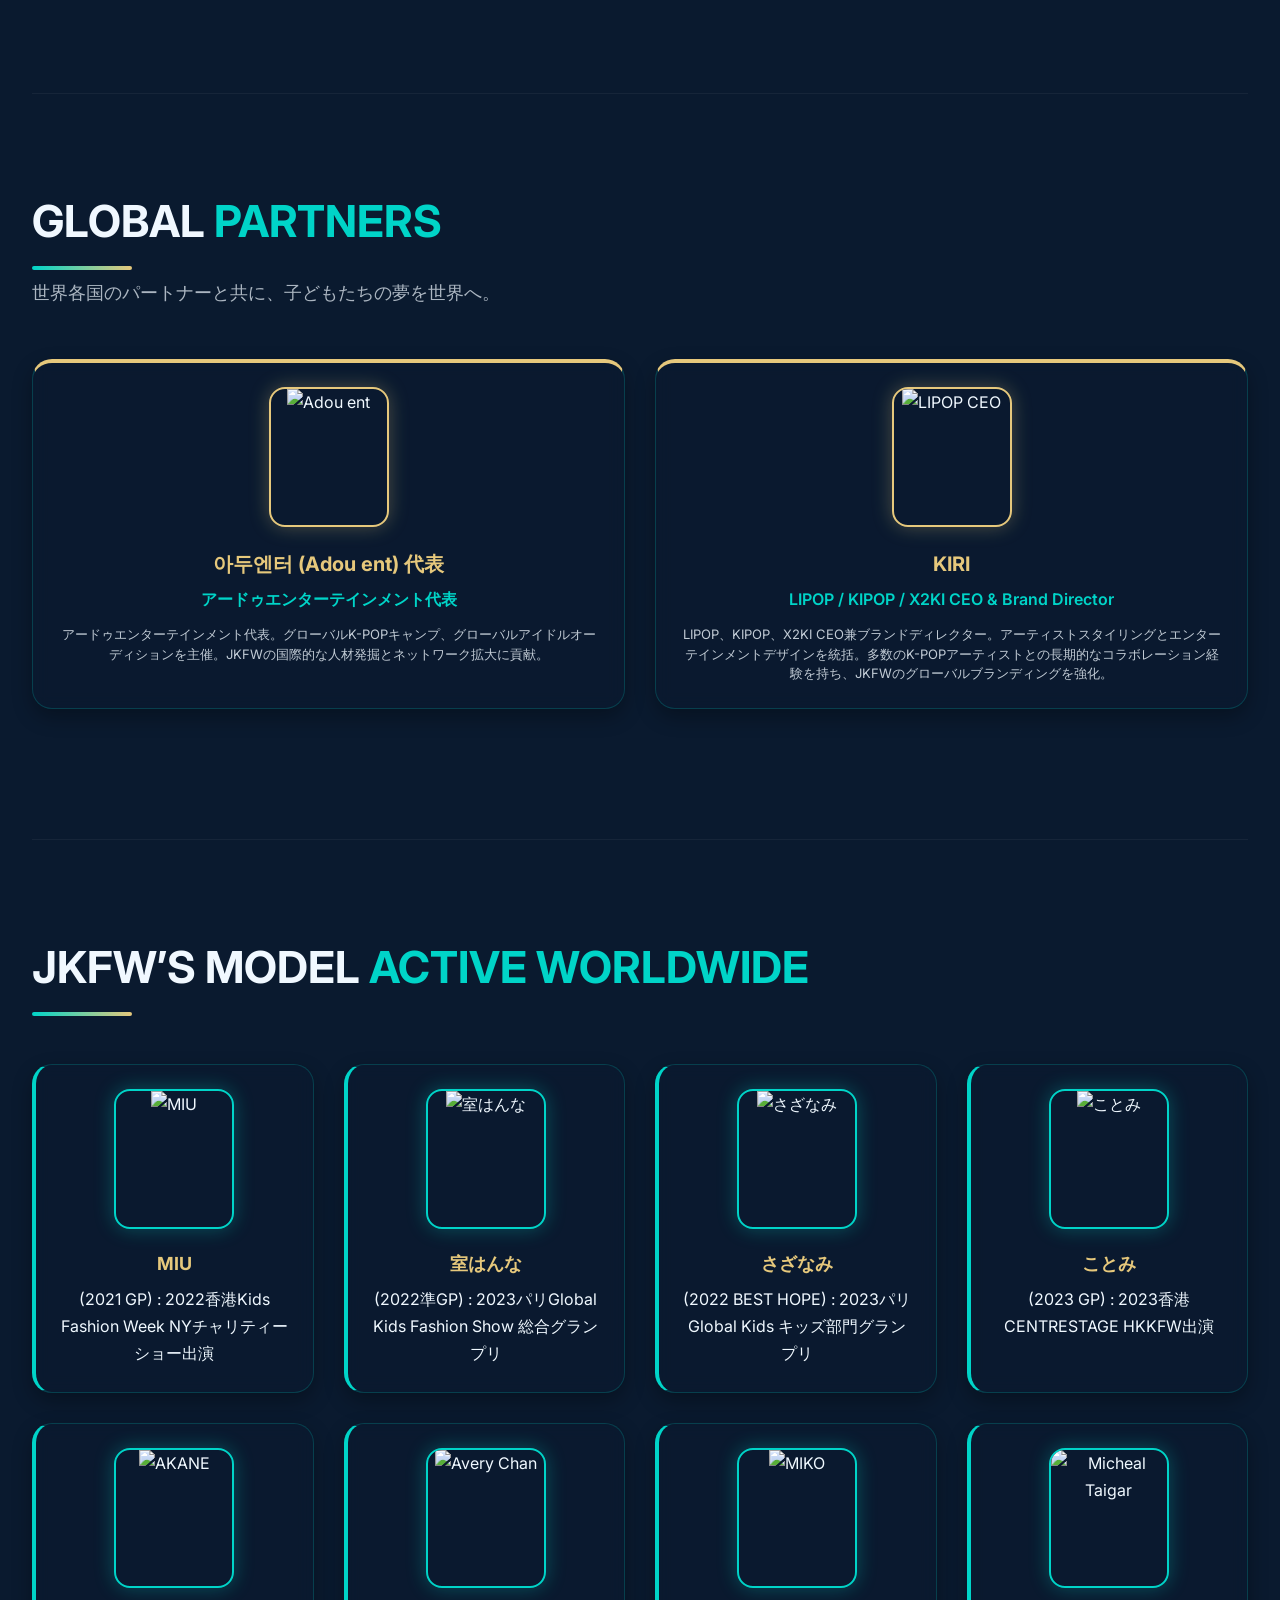
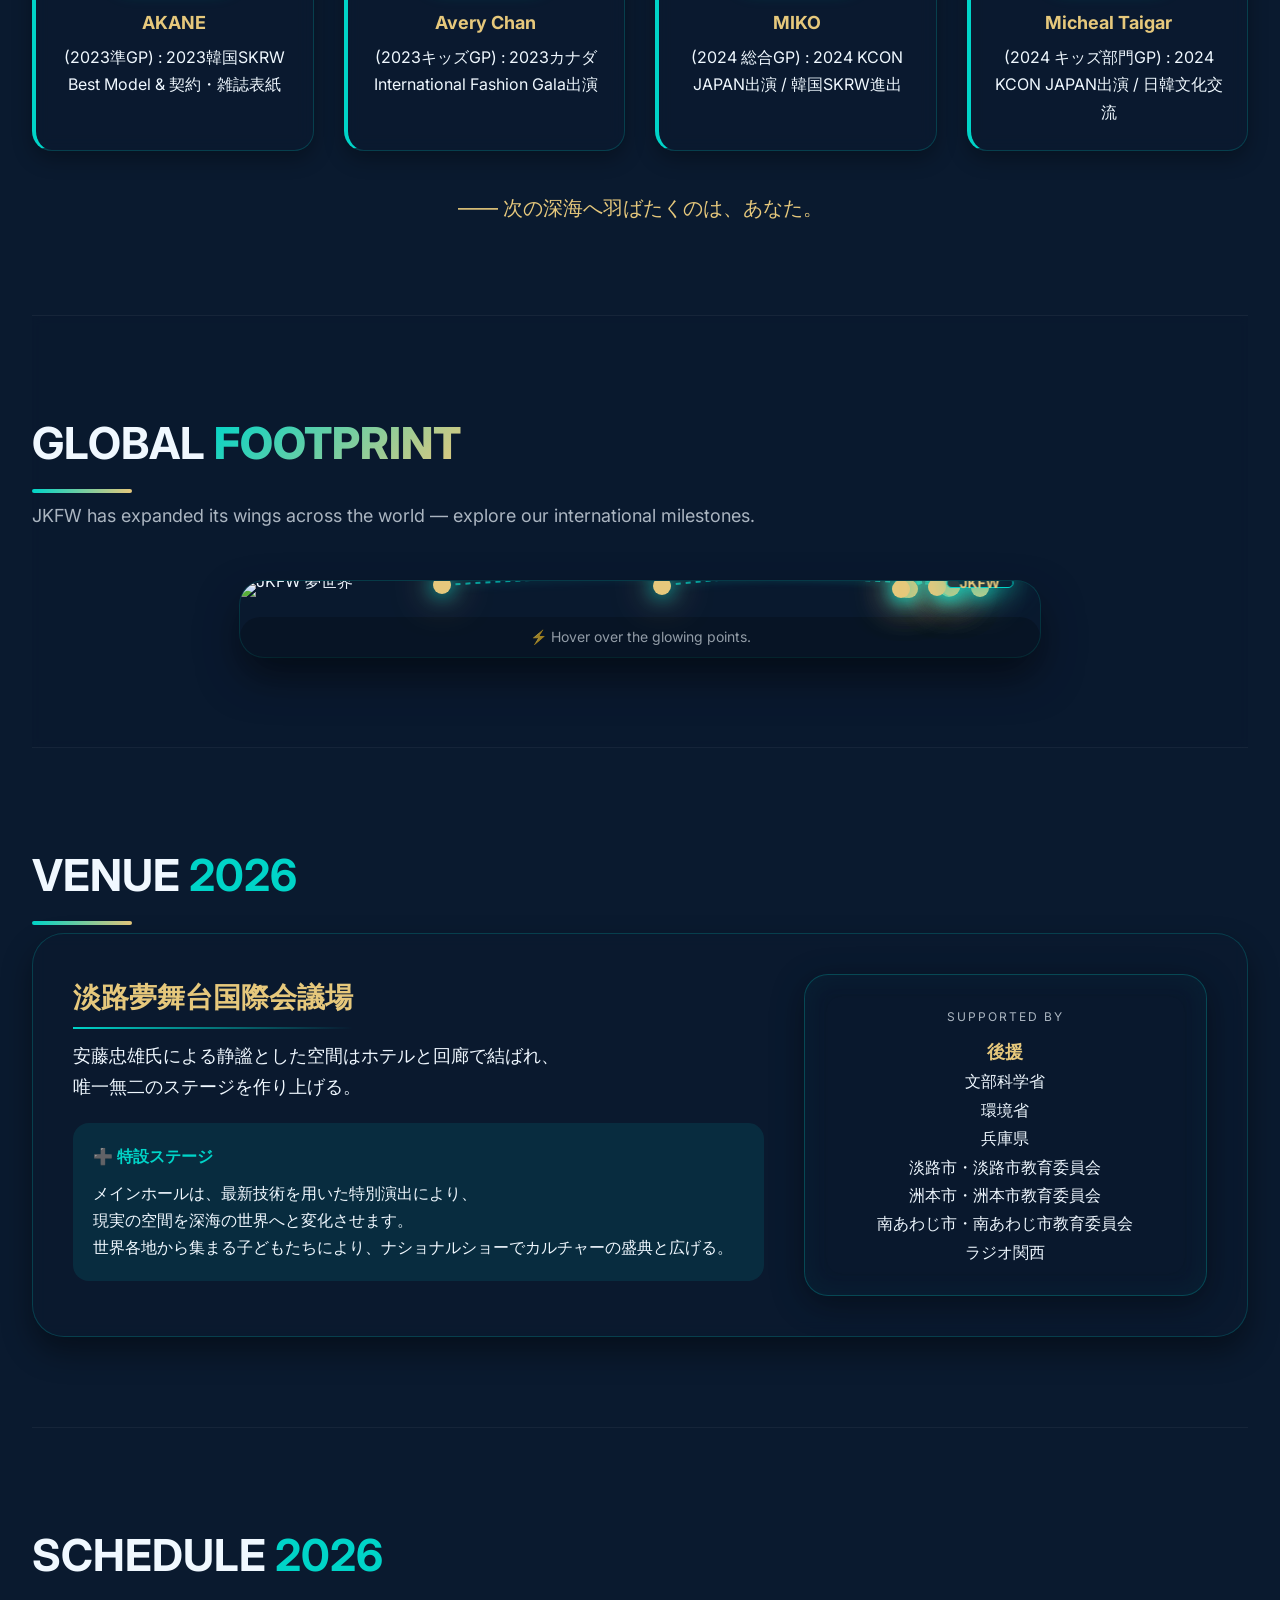
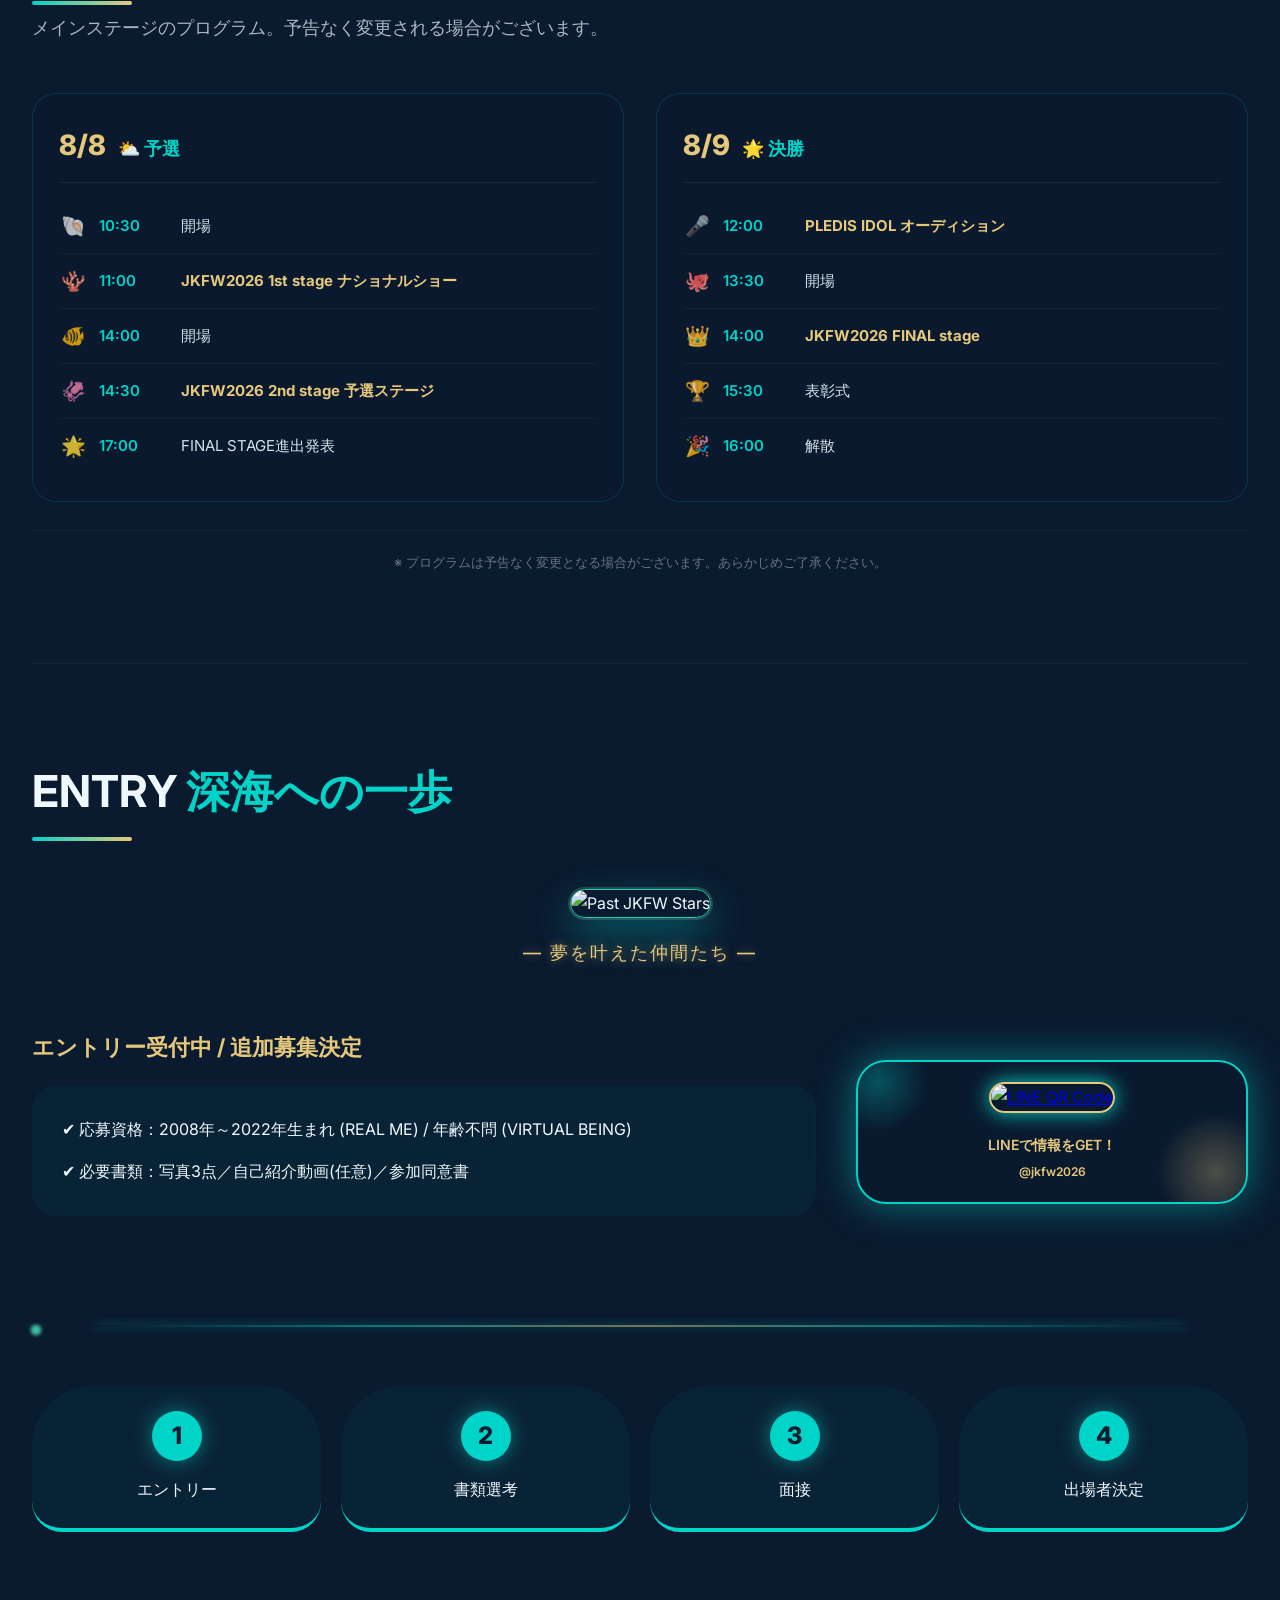
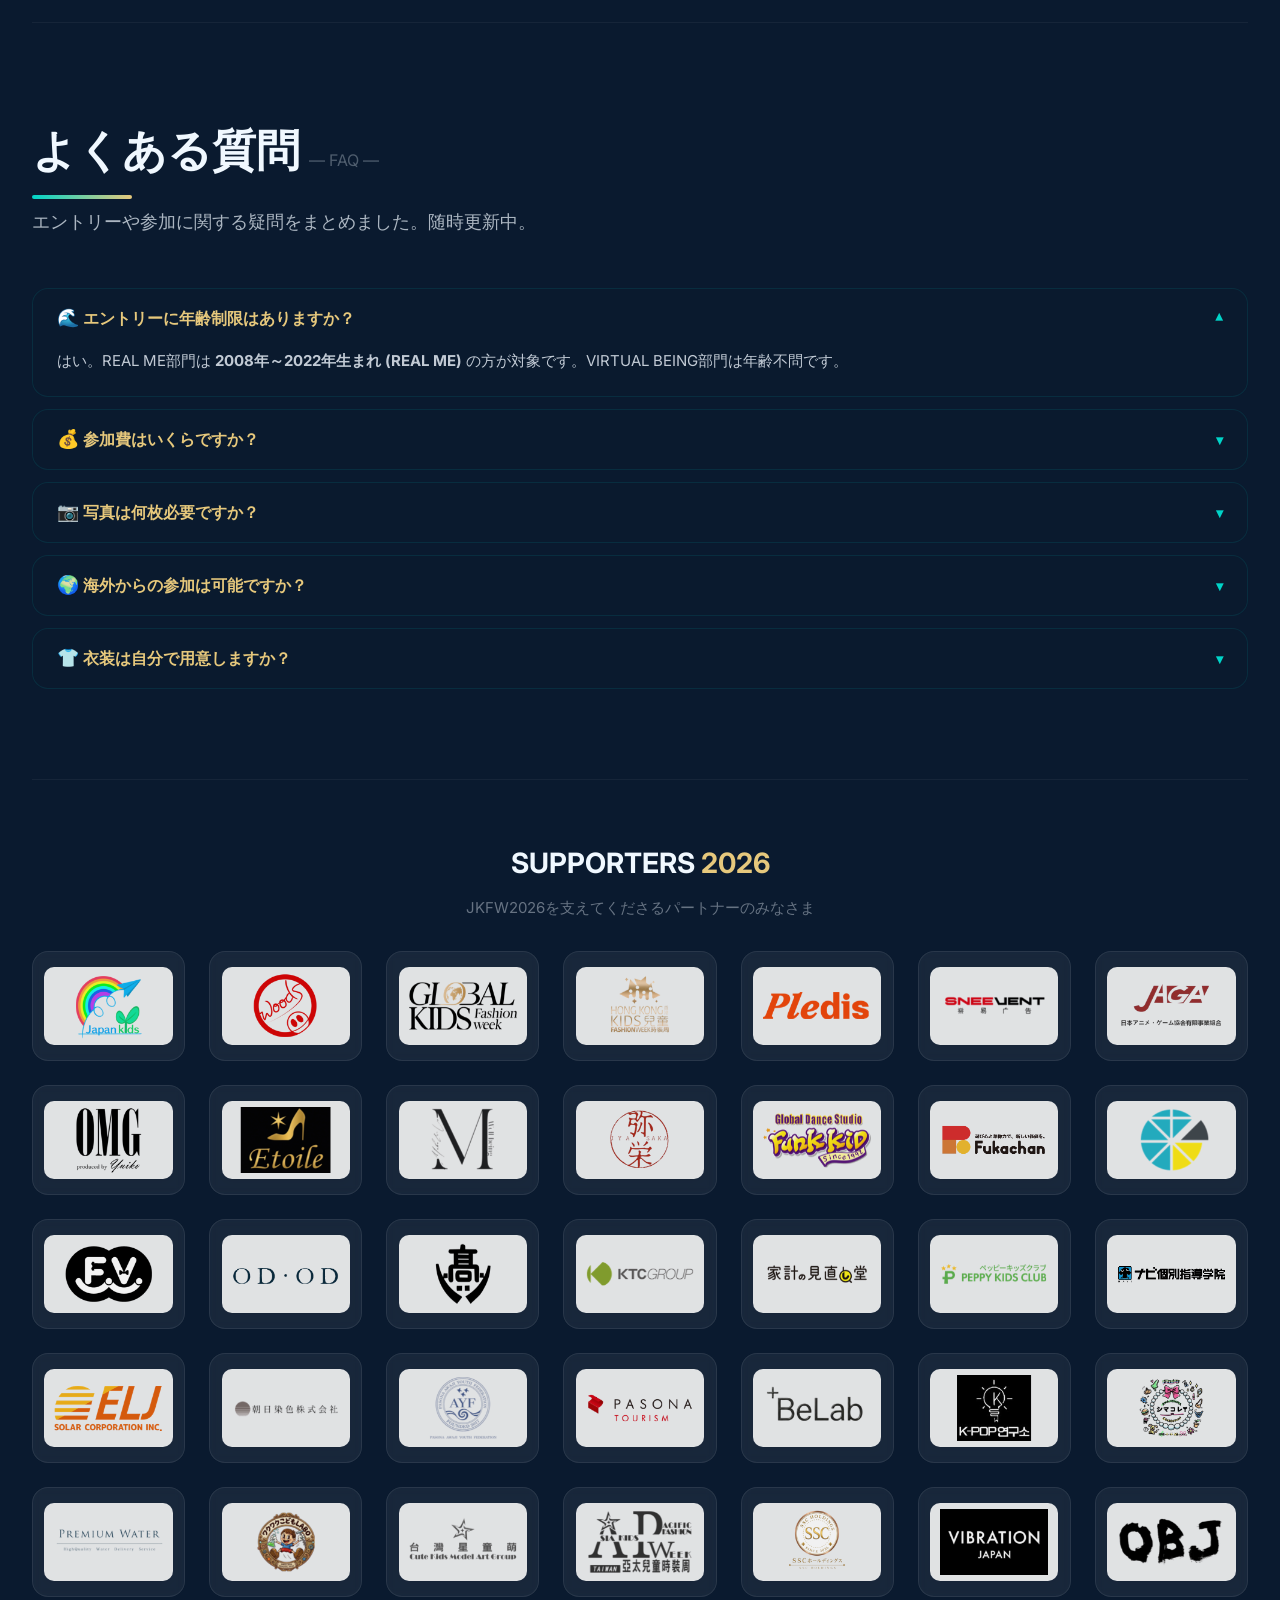
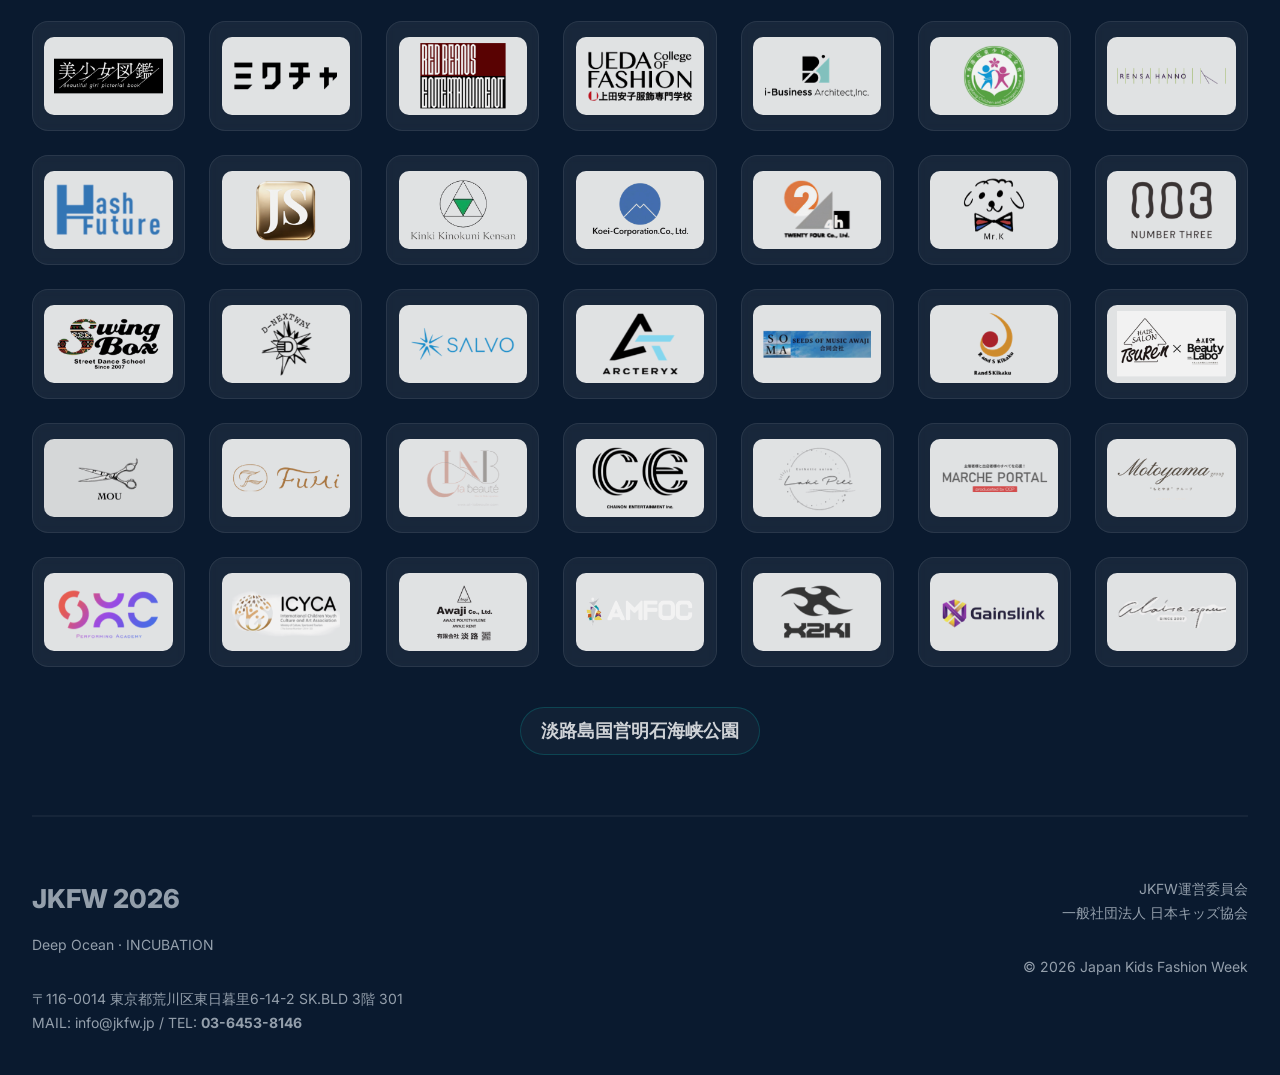
==== commit 62f092a3: "Update Google site verification meta tag" ====
--- a/index.html
+++ b/index.html
@@ -11,7 +11,7 @@
 </script>
 
 <!-- Search Console 验证标签 -->
-<meta name="google-site-verification" content="cIHEe00uBBuR_Nw18Z_bCn1mWeptYXOXvlr4iz0yQfk" />
+<meta name="google-site-verification" content="hWPOwnk7MQPwL9qcGA0hvLGdINT84jsO1QctP05KaY0" />
     <meta charset="UTF-8">
     <meta name="viewport" content="width=device-width, initial-scale=1.0, maximum-scale=1.5, user-scalable=yes">
     
